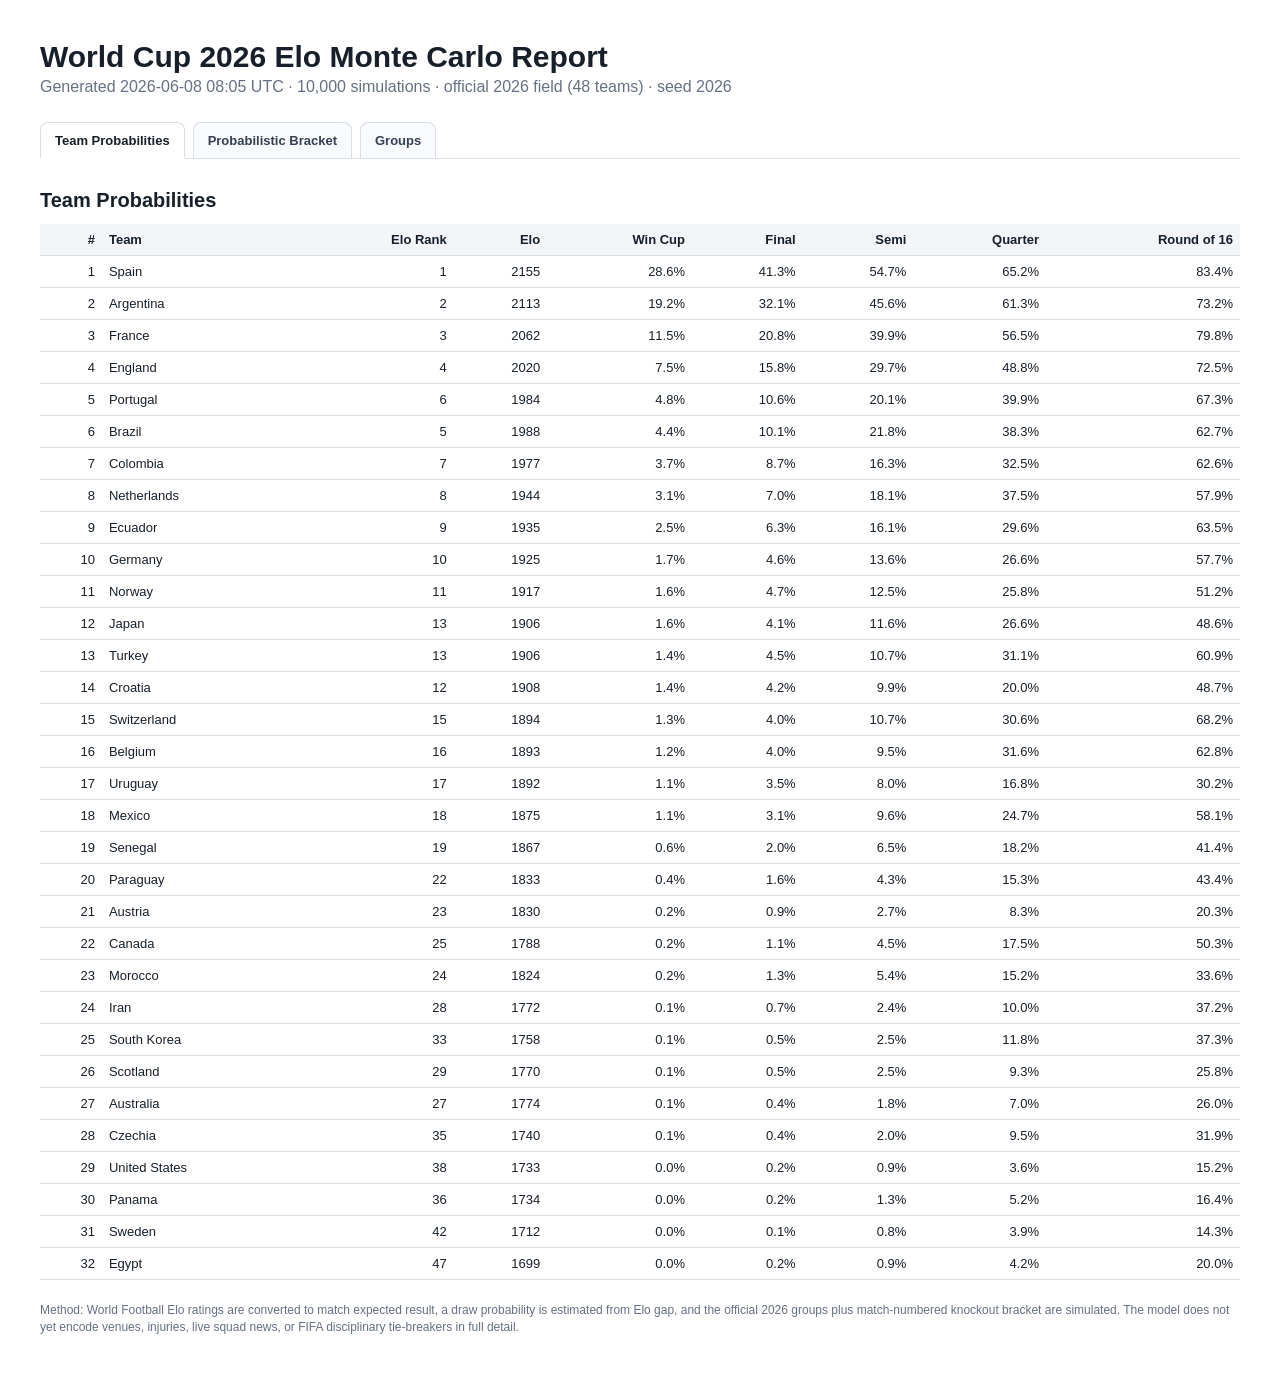
==== reports/monte_carlo_report.html @ 42edb9c4 "Backtest the prediction model against 2022 World Cup" ====
<!doctype html>
<html lang="en">
  <head>
    <meta charset="utf-8" />
    <title>World Cup 2026 Elo Monte Carlo Report</title>
    <style>
      body {
        margin: 40px;
        color: #17202a;
        font-family: Inter, Arial, sans-serif;
      }
      h1 {
        margin-bottom: 4px;
        font-size: 30px;
      }
      .meta {
        margin: 0 0 22px;
        color: #667085;
      }
      h2 {
        margin: 30px 0 12px;
        font-size: 20px;
      }
      h3 {
        margin: 0 0 8px;
        font-size: 14px;
      }
      h4 {
        margin: 12px 0 6px;
        color: #344054;
        font-size: 12px;
      }
      .tabs {
        display: flex;
        flex-wrap: wrap;
        gap: 8px;
        margin: 26px 0 18px;
        border-bottom: 1px solid #d9dee7;
      }
      .tab-button {
        appearance: none;
        border: 1px solid #d9dee7;
        border-bottom: 0;
        border-radius: 8px 8px 0 0;
        background: #f8fafc;
        color: #344054;
        cursor: pointer;
        font: inherit;
        font-size: 13px;
        font-weight: 700;
        padding: 10px 14px;
      }
      .tab-button[aria-selected="true"] {
        background: #fff;
        color: #17202a;
        box-shadow: 0 1px 0 #fff;
      }
      .tab-panel {
        display: none;
      }
      .tab-panel.active {
        display: block;
      }
      table {
        width: 100%;
        border-collapse: collapse;
        font-size: 13px;
      }
      th, td {
        padding: 8px 7px;
        border-bottom: 1px solid #d9dee7;
        text-align: right;
      }
      th:nth-child(2), td:nth-child(2) {
        text-align: left;
      }
      th {
        background: #f3f5f8;
      }
      .groups {
        display: grid;
        grid-template-columns: repeat(2, minmax(0, 1fr));
        gap: 14px;
        margin-bottom: 10px;
      }
      .group-card {
        border: 1px solid #d9dee7;
        border-radius: 8px;
        padding: 12px;
      }
      .group-card ol {
        margin: 0;
        padding-left: 20px;
        font-size: 13px;
        line-height: 1.6;
      }
      .group-matches {
        margin-top: 12px;
        font-size: 12px;
      }
      .group-matches th,
      .group-matches td {
        padding: 6px 5px;
      }
      .group-matches th,
      .group-matches td {
        text-align: left;
      }
      .group-matches th:nth-child(1),
      .group-matches td:nth-child(1) {
        white-space: nowrap;
        width: 108px;
      }
      .fixture-team {
        font-weight: 700;
      }
      .fixture-v {
        color: #667085;
        display: inline-block;
        margin: 0 6px;
      }
      .odds-chip {
        background: #f3f5f8;
        border: 1px solid #d9dee7;
        border-radius: 999px;
        display: inline-block;
        font-size: 11px;
        font-weight: 700;
        margin: 2px 4px 2px 0;
        padding: 3px 7px;
        white-space: nowrap;
      }
      .draw-pick {
        background: #fff7e6;
        border-color: #f4d29a;
        color: #8a5a00;
      }
      .bracket-grid {
        display: grid;
        gap: 22px;
      }
      .bracket-round th,
      .bracket-round td,
      .probability-bracket th,
      .probability-bracket td {
        text-align: left;
        vertical-align: top;
        line-height: 1.45;
      }
      .bracket-round th:nth-child(1),
      .bracket-round td:nth-child(1) {
        width: 54px;
      }
      .subtle {
        color: #667085;
        font-size: 12px;
      }
      .note {
        margin-top: 22px;
        color: #667085;
        font-size: 12px;
        line-height: 1.45;
      }
      @media print {
        body { margin: 20mm; }
        .tabs { display: none; }
        .tab-panel { display: block; page-break-inside: avoid; }
        .groups { grid-template-columns: repeat(2, minmax(0, 1fr)); }
      }
    </style>
  </head>
  <body>
    <h1>World Cup 2026 Elo Monte Carlo Report</h1>
    <p class="meta">Generated 2026-06-08 08:05 UTC · 10,000 simulations · official 2026 field (48 teams) · seed 2026</p>
    <nav class="tabs" role="tablist" aria-label="Report sections">
      <button class="tab-button" id="tab-probabilities" type="button" role="tab" aria-selected="true" aria-controls="panel-probabilities" data-tab="probabilities">Team Probabilities</button>
      <button class="tab-button" id="tab-bracket" type="button" role="tab" aria-selected="false" aria-controls="panel-bracket" data-tab="bracket">Probabilistic Bracket</button>
      <button class="tab-button" id="tab-groups" type="button" role="tab" aria-selected="false" aria-controls="panel-groups" data-tab="groups">Groups</button>
    </nav>
    <section class="tab-panel active" id="panel-probabilities" role="tabpanel" aria-labelledby="tab-probabilities">
      <h2>Team Probabilities</h2>
      <table>
        <thead>
          <tr>
            <th>#</th>
            <th>Team</th>
            <th>Elo Rank</th>
            <th>Elo</th>
            <th>Win Cup</th>
            <th>Final</th>
            <th>Semi</th>
            <th>Quarter</th>
            <th>Round of 16</th>
          </tr>
        </thead>
        <tbody>
          
        <tr>
          <td>1</td>
          <td>Spain</td>
          <td>1</td>
          <td>2155</td>
          <td>28.6%</td>
          <td>41.3%</td>
          <td>54.7%</td>
          <td>65.2%</td>
          <td>83.4%</td>
        </tr>
        

        <tr>
          <td>2</td>
          <td>Argentina</td>
          <td>2</td>
          <td>2113</td>
          <td>19.2%</td>
          <td>32.1%</td>
          <td>45.6%</td>
          <td>61.3%</td>
          <td>73.2%</td>
        </tr>
        

        <tr>
          <td>3</td>
          <td>France</td>
          <td>3</td>
          <td>2062</td>
          <td>11.5%</td>
          <td>20.8%</td>
          <td>39.9%</td>
          <td>56.5%</td>
          <td>79.8%</td>
        </tr>
        

        <tr>
          <td>4</td>
          <td>England</td>
          <td>4</td>
          <td>2020</td>
          <td>7.5%</td>
          <td>15.8%</td>
          <td>29.7%</td>
          <td>48.8%</td>
          <td>72.5%</td>
        </tr>
        

        <tr>
          <td>5</td>
          <td>Portugal</td>
          <td>6</td>
          <td>1984</td>
          <td>4.8%</td>
          <td>10.6%</td>
          <td>20.1%</td>
          <td>39.9%</td>
          <td>67.3%</td>
        </tr>
        

        <tr>
          <td>6</td>
          <td>Brazil</td>
          <td>5</td>
          <td>1988</td>
          <td>4.4%</td>
          <td>10.1%</td>
          <td>21.8%</td>
          <td>38.3%</td>
          <td>62.7%</td>
        </tr>
        

        <tr>
          <td>7</td>
          <td>Colombia</td>
          <td>7</td>
          <td>1977</td>
          <td>3.7%</td>
          <td>8.7%</td>
          <td>16.3%</td>
          <td>32.5%</td>
          <td>62.6%</td>
        </tr>
        

        <tr>
          <td>8</td>
          <td>Netherlands</td>
          <td>8</td>
          <td>1944</td>
          <td>3.1%</td>
          <td>7.0%</td>
          <td>18.1%</td>
          <td>37.5%</td>
          <td>57.9%</td>
        </tr>
        

        <tr>
          <td>9</td>
          <td>Ecuador</td>
          <td>9</td>
          <td>1935</td>
          <td>2.5%</td>
          <td>6.3%</td>
          <td>16.1%</td>
          <td>29.6%</td>
          <td>63.5%</td>
        </tr>
        

        <tr>
          <td>10</td>
          <td>Germany</td>
          <td>10</td>
          <td>1925</td>
          <td>1.7%</td>
          <td>4.6%</td>
          <td>13.6%</td>
          <td>26.6%</td>
          <td>57.7%</td>
        </tr>
        

        <tr>
          <td>11</td>
          <td>Norway</td>
          <td>11</td>
          <td>1917</td>
          <td>1.6%</td>
          <td>4.7%</td>
          <td>12.5%</td>
          <td>25.8%</td>
          <td>51.2%</td>
        </tr>
        

        <tr>
          <td>12</td>
          <td>Japan</td>
          <td>13</td>
          <td>1906</td>
          <td>1.6%</td>
          <td>4.1%</td>
          <td>11.6%</td>
          <td>26.6%</td>
          <td>48.6%</td>
        </tr>
        

        <tr>
          <td>13</td>
          <td>Turkey</td>
          <td>13</td>
          <td>1906</td>
          <td>1.4%</td>
          <td>4.5%</td>
          <td>10.7%</td>
          <td>31.1%</td>
          <td>60.9%</td>
        </tr>
        

        <tr>
          <td>14</td>
          <td>Croatia</td>
          <td>12</td>
          <td>1908</td>
          <td>1.4%</td>
          <td>4.2%</td>
          <td>9.9%</td>
          <td>20.0%</td>
          <td>48.7%</td>
        </tr>
        

        <tr>
          <td>15</td>
          <td>Switzerland</td>
          <td>15</td>
          <td>1894</td>
          <td>1.3%</td>
          <td>4.0%</td>
          <td>10.7%</td>
          <td>30.6%</td>
          <td>68.2%</td>
        </tr>
        

        <tr>
          <td>16</td>
          <td>Belgium</td>
          <td>16</td>
          <td>1893</td>
          <td>1.2%</td>
          <td>4.0%</td>
          <td>9.5%</td>
          <td>31.6%</td>
          <td>62.8%</td>
        </tr>
        

        <tr>
          <td>17</td>
          <td>Uruguay</td>
          <td>17</td>
          <td>1892</td>
          <td>1.1%</td>
          <td>3.5%</td>
          <td>8.0%</td>
          <td>16.8%</td>
          <td>30.2%</td>
        </tr>
        

        <tr>
          <td>18</td>
          <td>Mexico</td>
          <td>18</td>
          <td>1875</td>
          <td>1.1%</td>
          <td>3.1%</td>
          <td>9.6%</td>
          <td>24.7%</td>
          <td>58.1%</td>
        </tr>
        

        <tr>
          <td>19</td>
          <td>Senegal</td>
          <td>19</td>
          <td>1867</td>
          <td>0.6%</td>
          <td>2.0%</td>
          <td>6.5%</td>
          <td>18.2%</td>
          <td>41.4%</td>
        </tr>
        

        <tr>
          <td>20</td>
          <td>Paraguay</td>
          <td>22</td>
          <td>1833</td>
          <td>0.4%</td>
          <td>1.6%</td>
          <td>4.3%</td>
          <td>15.3%</td>
          <td>43.4%</td>
        </tr>
        

        <tr>
          <td>21</td>
          <td>Austria</td>
          <td>23</td>
          <td>1830</td>
          <td>0.2%</td>
          <td>0.9%</td>
          <td>2.7%</td>
          <td>8.3%</td>
          <td>20.3%</td>
        </tr>
        

        <tr>
          <td>22</td>
          <td>Canada</td>
          <td>25</td>
          <td>1788</td>
          <td>0.2%</td>
          <td>1.1%</td>
          <td>4.5%</td>
          <td>17.5%</td>
          <td>50.3%</td>
        </tr>
        

        <tr>
          <td>23</td>
          <td>Morocco</td>
          <td>24</td>
          <td>1824</td>
          <td>0.2%</td>
          <td>1.3%</td>
          <td>5.4%</td>
          <td>15.2%</td>
          <td>33.6%</td>
        </tr>
        

        <tr>
          <td>24</td>
          <td>Iran</td>
          <td>28</td>
          <td>1772</td>
          <td>0.1%</td>
          <td>0.7%</td>
          <td>2.4%</td>
          <td>10.0%</td>
          <td>37.2%</td>
        </tr>
        

        <tr>
          <td>25</td>
          <td>South Korea</td>
          <td>33</td>
          <td>1758</td>
          <td>0.1%</td>
          <td>0.5%</td>
          <td>2.5%</td>
          <td>11.8%</td>
          <td>37.3%</td>
        </tr>
        

        <tr>
          <td>26</td>
          <td>Scotland</td>
          <td>29</td>
          <td>1770</td>
          <td>0.1%</td>
          <td>0.5%</td>
          <td>2.5%</td>
          <td>9.3%</td>
          <td>25.8%</td>
        </tr>
        

        <tr>
          <td>27</td>
          <td>Australia</td>
          <td>27</td>
          <td>1774</td>
          <td>0.1%</td>
          <td>0.4%</td>
          <td>1.8%</td>
          <td>7.0%</td>
          <td>26.0%</td>
        </tr>
        

        <tr>
          <td>28</td>
          <td>Czechia</td>
          <td>35</td>
          <td>1740</td>
          <td>0.1%</td>
          <td>0.4%</td>
          <td>2.0%</td>
          <td>9.5%</td>
          <td>31.9%</td>
        </tr>
        

        <tr>
          <td>29</td>
          <td>United States</td>
          <td>38</td>
          <td>1733</td>
          <td>0.0%</td>
          <td>0.2%</td>
          <td>0.9%</td>
          <td>3.6%</td>
          <td>15.2%</td>
        </tr>
        

        <tr>
          <td>30</td>
          <td>Panama</td>
          <td>36</td>
          <td>1734</td>
          <td>0.0%</td>
          <td>0.2%</td>
          <td>1.3%</td>
          <td>5.2%</td>
          <td>16.4%</td>
        </tr>
        

        <tr>
          <td>31</td>
          <td>Sweden</td>
          <td>42</td>
          <td>1712</td>
          <td>0.0%</td>
          <td>0.1%</td>
          <td>0.8%</td>
          <td>3.9%</td>
          <td>14.3%</td>
        </tr>
        

        <tr>
          <td>32</td>
          <td>Egypt</td>
          <td>47</td>
          <td>1699</td>
          <td>0.0%</td>
          <td>0.2%</td>
          <td>0.9%</td>
          <td>4.2%</td>
          <td>20.0%</td>
        </tr>
        
        </tbody>
      </table>
    </section>
    <section class="tab-panel" id="panel-bracket" role="tabpanel" aria-labelledby="tab-bracket">
      <h2>Probabilistic Bracket</h2>
      <div class="bracket-grid probability-bracket">
        
            <section class="bracket-round">
              <h3>Round of 32</h3>
              <table>
                <thead>
                  <tr>
                    <th>Match</th>
                    <th>Sources</th>
                    <th>Likely Entrants</th>
                    <th>Top Matchup Odds</th>
                    <th>Likely Winner</th>
                  </tr>
                </thead>
                <tbody>
                  
                <tr>
                  <td>M73</td>
                  <td>Runner-up Group A<br /><span class="subtle">Runner-up Group B</span></td>
                  <td>Canada 59.6%<br />South Korea 42.8%<br />Czechia 30.7%<br />Switzerland 24.4%</td>
                  <td>Canada v South Korea 25.4% <span class="subtle">(Canada 55.1% / South Korea 44.9%)</span><br />Canada v Czechia 18.0% <span class="subtle">(Canada 55.8% / Czechia 44.2%)</span><br />Canada v Mexico 13.6% <span class="subtle">(Canada 37.0% / Mexico 63.0%)</span></td>
                  <td>Canada<br /><span class="subtle">wins match 31.4%; if appears 52.6%</span></td>
                </tr>
                
                <tr>
                  <td>M74</td>
                  <td>Winner Group E<br /><span class="subtle">Third place Group A/B/C/D/F</span></td>
                  <td>Ecuador 59.0%<br />Germany 37.2%<br />Australia 14.1%<br />Czechia 11.5%</td>
                  <td>Australia v Ecuador 8.4% <span class="subtle">(Australia 28.7% / Ecuador 71.3%)</span><br />Czechia v Ecuador 6.9% <span class="subtle">(Czechia 22.1% / Ecuador 77.9%)</span><br />Ecuador v Scotland 6.0% <span class="subtle">(Ecuador 70.1% / Scotland 29.9%)</span></td>
                  <td>Ecuador<br /><span class="subtle">wins match 42.7%; if appears 72.4%</span></td>
                </tr>
                
                <tr>
                  <td>M75</td>
                  <td>Winner Group F<br /><span class="subtle">Runner-up Group C</span></td>
                  <td>Netherlands 61.5%<br />Morocco 51.0%<br />Japan 32.6%<br />Scotland 27.7%</td>
                  <td>Morocco v Netherlands 30.9% <span class="subtle">(Morocco 32.6% / Netherlands 67.4%)</span><br />Netherlands v Scotland 17.2% <span class="subtle">(Netherlands 73.0% / Scotland 27.0%)</span><br />Japan v Morocco 16.9% <span class="subtle">(Japan 60.7% / Morocco 39.3%)</span></td>
                  <td>Netherlands<br /><span class="subtle">wins match 40.1%; if appears 65.2%</span></td>
                </tr>
                
                <tr>
                  <td>M76</td>
                  <td>Winner Group C<br /><span class="subtle">Runner-up Group F</span></td>
                  <td>Brazil 75.2%<br />Japan 50.8%<br />Netherlands 28.7%<br />Morocco 15.9%</td>
                  <td>Brazil v Japan 38.1% <span class="subtle">(Brazil 60.8% / Japan 39.2%)</span><br />Brazil v Netherlands 21.7% <span class="subtle">(Brazil 56.6% / Netherlands 43.4%)</span><br />Brazil v Sweden 11.6% <span class="subtle">(Brazil 83.2% / Sweden 16.8%)</span></td>
                  <td>Brazil<br /><span class="subtle">wins match 48.7%; if appears 64.7%</span></td>
                </tr>
                
                <tr>
                  <td>M77</td>
                  <td>Winner Group I<br /><span class="subtle">Third place Group C/D/F/G/H</span></td>
                  <td>France 73.0%<br />Norway 16.9%<br />Scotland 13.9%<br />Australia 11.3%</td>
                  <td>France v Scotland 10.2% <span class="subtle">(France 83.1% / Scotland 16.9%)</span><br />Egypt v France 8.3% <span class="subtle">(Egypt 9.5% / France 90.5%)</span><br />Australia v France 8.2% <span class="subtle">(Australia 17.1% / France 82.9%)</span></td>
                  <td>France<br /><span class="subtle">wins match 61.0%; if appears 83.5%</span></td>
                </tr>
                
                <tr>
                  <td>M78</td>
                  <td>Runner-up Group E<br /><span class="subtle">Runner-up Group I</span></td>
                  <td>Germany 52.3%<br />Norway 49.8%<br />Ecuador 32.4%<br />Senegal 27.7%</td>
                  <td>Germany v Norway 25.8% <span class="subtle">(Germany 51.8% / Norway 48.2%)</span><br />Ecuador v Norway 16.4% <span class="subtle">(Ecuador 51.4% / Norway 48.6%)</span><br />Germany v Senegal 14.6% <span class="subtle">(Germany 58.7% / Senegal 41.3%)</span></td>
                  <td>Norway<br /><span class="subtle">wins match 26.4%; if appears 53.0%</span></td>
                </tr>
                
                <tr>
                  <td>M79</td>
                  <td>Winner Group A<br /><span class="subtle">Third place Group C/E/F/H/I</span></td>
                  <td>Mexico 66.0%<br />Scotland 20.5%<br />South Korea 19.1%<br />Senegal 15.2%</td>
                  <td>Mexico v Scotland 13.3% <span class="subtle">(Mexico 64.0% / Scotland 36.0%)</span><br />Mexico v Senegal 10.3% <span class="subtle">(Mexico 53.8% / Senegal 46.2%)</span><br />Ivory Coast v Mexico 6.7% <span class="subtle">(Ivory Coast 26.7% / Mexico 73.3%)</span></td>
                  <td>Mexico<br /><span class="subtle">wins match 39.7%; if appears 60.2%</span></td>
                </tr>
                
                <tr>
                  <td>M80</td>
                  <td>Winner Group L<br /><span class="subtle">Third place Group E/H/I/J/K</span></td>
                  <td>England 73.4%<br />Uzbekistan 35.0%<br />Croatia 23.2%<br />DR Congo 16.4%</td>
                  <td>England v Uzbekistan 26.1% <span class="subtle">(England 84.7% / Uzbekistan 15.3%)</span><br />DR Congo v England 12.0% <span class="subtle">(DR Congo 11.7% / England 88.3%)</span><br />Croatia v Uzbekistan 7.8% <span class="subtle">(Croatia 76.7% / Uzbekistan 23.3%)</span></td>
                  <td>England<br /><span class="subtle">wins match 57.2%; if appears 78.0%</span></td>
                </tr>
                
                <tr>
                  <td>M81</td>
                  <td>Winner Group D<br /><span class="subtle">Third place Group B/E/F/I/J</span></td>
                  <td>Turkey 57.2%<br />Paraguay 23.9%<br />Bosnia and Herzegovina 20.7%<br />Australia 12.0%</td>
                  <td>Bosnia and Herzegovina v Turkey 11.7% <span class="subtle">(Bosnia and Herzegovina 14.0% / Turkey 86.0%)</span><br />Algeria v Turkey 6.1% <span class="subtle">(Algeria 28.2% / Turkey 71.8%)</span><br />Senegal v Turkey 5.4% <span class="subtle">(Senegal 45.5% / Turkey 54.5%)</span></td>
                  <td>Turkey<br /><span class="subtle">wins match 40.3%; if appears 70.4%</span></td>
                </tr>
                
                <tr>
                  <td>M82</td>
                  <td>Winner Group G<br /><span class="subtle">Third place Group A/E/H/I/J</span></td>
                  <td>Belgium 68.9%<br />Czechia 26.1%<br />Iran 20.9%<br />South Korea 17.1%</td>
                  <td>Belgium v Czechia 18.0% <span class="subtle">(Belgium 70.9% / Czechia 29.1%)</span><br />Belgium v South Korea 11.9% <span class="subtle">(Belgium 68.5% / South Korea 31.5%)</span><br />Czechia v Iran 5.4% <span class="subtle">(Czechia 46.5% / Iran 53.5%)</span></td>
                  <td>Belgium<br /><span class="subtle">wins match 46.8%; if appears 67.9%</span></td>
                </tr>
                
                <tr>
                  <td>M83</td>
                  <td>Runner-up Group K<br /><span class="subtle">Runner-up Group L</span></td>
                  <td>Croatia 59.9%<br />Colombia 49.9%<br />Portugal 34.2%<br />England 22.0%</td>
                  <td>Colombia v Croatia 29.7% <span class="subtle">(Colombia 59.8% / Croatia 40.2%)</span><br />Croatia v Portugal 20.9% <span class="subtle">(Croatia 40.6% / Portugal 59.4%)</span><br />Colombia v England 11.2% <span class="subtle">(Colombia 43.8% / England 56.2%)</span></td>
                  <td>Colombia<br /><span class="subtle">wins match 30.0%; if appears 60.0%</span></td>
                </tr>
                
                <tr>
                  <td>M84</td>
                  <td>Winner Group H<br /><span class="subtle">Runner-up Group J</span></td>
                  <td>Spain 89.6%<br />Austria 54.1%<br />Algeria 24.9%<br />Jordan 11.9%</td>
                  <td>Austria v Spain 48.7% <span class="subtle">(Austria 13.4% / Spain 86.6%)</span><br />Algeria v Spain 22.1% <span class="subtle">(Algeria 8.4% / Spain 91.6%)</span><br />Jordan v Spain 10.6% <span class="subtle">(Jordan 6.5% / Spain 93.5%)</span></td>
                  <td>Spain<br /><span class="subtle">wins match 77.3%; if appears 86.3%</span></td>
                </tr>
                
                <tr>
                  <td>M85</td>
                  <td>Winner Group B<br /><span class="subtle">Third place Group E/F/G/I/J</span></td>
                  <td>Switzerland 71.0%<br />Canada 25.6%<br />Egypt 22.2%<br />Iran 11.4%</td>
                  <td>Egypt v Switzerland 16.0% <span class="subtle">(Egypt 26.4% / Switzerland 73.6%)</span><br />Iran v Switzerland 7.9% <span class="subtle">(Iran 33.5% / Switzerland 66.5%)</span><br />Sweden v Switzerland 7.1% <span class="subtle">(Sweden 26.1% / Switzerland 73.9%)</span></td>
                  <td>Switzerland<br /><span class="subtle">wins match 49.9%; if appears 70.3%</span></td>
                </tr>
                
                <tr>
                  <td>M86</td>
                  <td>Winner Group J<br /><span class="subtle">Runner-up Group H</span></td>
                  <td>Argentina 89.3%<br />Uruguay 80.4%<br />Spain 10.2%<br />Austria 7.8%</td>
                  <td>Argentina v Uruguay 71.8% <span class="subtle">(Argentina 78.1% / Uruguay 21.9%)</span><br />Argentina v Spain 9.1% <span class="subtle">(Argentina 45.2% / Spain 54.8%)</span><br />Austria v Uruguay 6.3% <span class="subtle">(Austria 39.8% / Uruguay 60.2%)</span></td>
                  <td>Argentina<br /><span class="subtle">wins match 68.3%; if appears 76.5%</span></td>
                </tr>
                
                <tr>
                  <td>M87</td>
                  <td>Winner Group K<br /><span class="subtle">Third place Group D/E/I/J/L</span></td>
                  <td>Portugal 57.4%<br />Panama 51.7%<br />Colombia 39.0%<br />Croatia 13.1%</td>
                  <td>Panama v Portugal 29.8% <span class="subtle">(Panama 18.7% / Portugal 81.3%)</span><br />Colombia v Panama 20.2% <span class="subtle">(Colombia 79.1% / Panama 20.9%)</span><br />Croatia v Portugal 7.7% <span class="subtle">(Croatia 37.6% / Portugal 62.4%)</span></td>
                  <td>Portugal<br /><span class="subtle">wins match 43.6%; if appears 75.9%</span></td>
                </tr>
                
                <tr>
                  <td>M88</td>
                  <td>Runner-up Group D<br /><span class="subtle">Runner-up Group G</span></td>
                  <td>Iran 47.9%<br />Paraguay 39.3%<br />Egypt 23.9%<br />Turkey 23.5%</td>
                  <td>Iran v Paraguay 18.6% <span class="subtle">(Iran 41.2% / Paraguay 58.8%)</span><br />Iran v Turkey 11.3% <span class="subtle">(Iran 30.3% / Turkey 69.7%)</span><br />Australia v Iran 11.0% <span class="subtle">(Australia 51.5% / Iran 48.5%)</span></td>
                  <td>Paraguay<br /><span class="subtle">wins match 22.9%; if appears 58.3%</span></td>
                </tr>
                
                </tbody>
              </table>
            </section>
            

            <section class="bracket-round">
              <h3>Round of 16</h3>
              <table>
                <thead>
                  <tr>
                    <th>Match</th>
                    <th>Sources</th>
                    <th>Likely Entrants</th>
                    <th>Top Matchup Odds</th>
                    <th>Likely Winner</th>
                  </tr>
                </thead>
                <tbody>
                  
                <tr>
                  <td>M89</td>
                  <td>W74<br /><span class="subtle">W77</span></td>
                  <td>France 61.0%<br />Ecuador 42.7%<br />Germany 26.5%<br />Norway 11.9%</td>
                  <td>Ecuador v France 26.1% <span class="subtle">(Ecuador 32.7% / France 67.3%)</span><br />France v Germany 16.4% <span class="subtle">(France 67.6% / Germany 32.4%)</span><br />Ecuador v Norway 5.0% <span class="subtle">(Ecuador 51.5% / Norway 48.5%)</span></td>
                  <td>France<br /><span class="subtle">wins match 43.7%; if appears 71.7%</span></td>
                </tr>
                
                <tr>
                  <td>M90</td>
                  <td>W73<br /><span class="subtle">W75</span></td>
                  <td>Netherlands 40.1%<br />Canada 31.4%<br />South Korea 20.0%<br />Japan 19.6%</td>
                  <td>Canada v Netherlands 12.7% <span class="subtle">(Canada 27.6% / Netherlands 72.4%)</span><br />Netherlands v South Korea 7.6% <span class="subtle">(Netherlands 73.5% / South Korea 26.5%)</span><br />Netherlands v Switzerland 6.9% <span class="subtle">(Netherlands 60.6% / Switzerland 39.4%)</span></td>
                  <td>Netherlands<br /><span class="subtle">wins match 28.1%; if appears 70.2%</span></td>
                </tr>
                
                <tr>
                  <td>M91</td>
                  <td>W76<br /><span class="subtle">W78</span></td>
                  <td>Brazil 48.7%<br />Norway 26.4%<br />Germany 26.1%<br />Japan 23.5%</td>
                  <td>Brazil v Germany 12.9% <span class="subtle">(Brazil 58.2% / Germany 41.8%)</span><br />Brazil v Norway 12.8% <span class="subtle">(Brazil 61.2% / Norway 38.8%)</span><br />Brazil v Ecuador 8.0% <span class="subtle">(Brazil 57.8% / Ecuador 42.2%)</span></td>
                  <td>Brazil<br /><span class="subtle">wins match 28.2%; if appears 58.1%</span></td>
                </tr>
                
                <tr>
                  <td>M92</td>
                  <td>W79<br /><span class="subtle">W80</span></td>
                  <td>England 57.2%<br />Mexico 39.7%<br />Croatia 15.7%<br />Senegal 10.6%</td>
                  <td>England v Mexico 22.7% <span class="subtle">(England 70.0% / Mexico 30.0%)</span><br />Croatia v Mexico 6.1% <span class="subtle">(Croatia 54.0% / Mexico 46.0%)</span><br />England v South Korea 5.1% <span class="subtle">(England 84.1% / South Korea 15.9%)</span></td>
                  <td>England<br /><span class="subtle">wins match 42.2%; if appears 73.7%</span></td>
                </tr>
                
                <tr>
                  <td>M93</td>
                  <td>W83<br /><span class="subtle">W84</span></td>
                  <td>Spain 77.3%<br />Colombia 30.0%<br />Croatia 27.6%<br />Portugal 20.9%</td>
                  <td>Colombia v Spain 23.2% <span class="subtle">(Colombia 24.6% / Spain 75.4%)</span><br />Croatia v Spain 21.5% <span class="subtle">(Croatia 17.8% / Spain 82.2%)</span><br />Portugal v Spain 16.0% <span class="subtle">(Portugal 28.8% / Spain 71.2%)</span></td>
                  <td>Spain<br /><span class="subtle">wins match 59.9%; if appears 77.4%</span></td>
                </tr>
                
                <tr>
                  <td>M94</td>
                  <td>W81<br /><span class="subtle">W82</span></td>
                  <td>Belgium 46.8%<br />Turkey 40.3%<br />Paraguay 14.7%<br />Iran 11.1%</td>
                  <td>Belgium v Turkey 19.3% <span class="subtle">(Belgium 49.5% / Turkey 50.5%)</span><br />Belgium v Paraguay 7.0% <span class="subtle">(Belgium 56.0% / Paraguay 44.0%)</span><br />Iran v Turkey 4.3% <span class="subtle">(Iran 30.8% / Turkey 69.2%)</span></td>
                  <td>Belgium<br /><span class="subtle">wins match 26.3%; if appears 56.2%</span></td>
                </tr>
                
                <tr>
                  <td>M95</td>
                  <td>W86<br /><span class="subtle">W88</span></td>
                  <td>Argentina 68.3%<br />Paraguay 22.9%<br />Uruguay 21.2%<br />Iran 20.2%</td>
                  <td>Argentina v Paraguay 15.2% <span class="subtle">(Argentina 82.4% / Paraguay 17.6%)</span><br />Argentina v Iran 14.0% <span class="subtle">(Argentina 88.1% / Iran 11.9%)</span><br />Argentina v Turkey 11.2% <span class="subtle">(Argentina 76.6% / Turkey 23.4%)</span></td>
                  <td>Argentina<br /><span class="subtle">wins match 57.7%; if appears 84.4%</span></td>
                </tr>
                
                <tr>
                  <td>M96</td>
                  <td>W85<br /><span class="subtle">W87</span></td>
                  <td>Switzerland 49.9%<br />Portugal 43.6%<br />Colombia 28.8%<br />Canada 15.0%</td>
                  <td>Portugal v Switzerland 21.9% <span class="subtle">(Portugal 62.6% / Switzerland 37.4%)</span><br />Colombia v Switzerland 14.6% <span class="subtle">(Colombia 62.8% / Switzerland 37.2%)</span><br />Canada v Portugal 6.2% <span class="subtle">(Canada 29.3% / Portugal 70.7%)</span></td>
                  <td>Portugal<br /><span class="subtle">wins match 30.4%; if appears 69.7%</span></td>
                </tr>
                
                </tbody>
              </table>
            </section>
            

            <section class="bracket-round">
              <h3>Quarter-finals</h3>
              <table>
                <thead>
                  <tr>
                    <th>Match</th>
                    <th>Sources</th>
                    <th>Likely Entrants</th>
                    <th>Top Matchup Odds</th>
                    <th>Likely Winner</th>
                  </tr>
                </thead>
                <tbody>
                  
                <tr>
                  <td>M97</td>
                  <td>W89<br /><span class="subtle">W90</span></td>
                  <td>France 43.7%<br />Netherlands 28.8%<br />Ecuador 18.8%<br />Japan 13.4%</td>
                  <td>France v Netherlands 12.3% <span class="subtle">(France 63.2% / Netherlands 36.8%)</span><br />France v Japan 5.4% <span class="subtle">(France 68.2% / Japan 31.8%)</span><br />Ecuador v Netherlands 5.4% <span class="subtle">(Ecuador 50.1% / Netherlands 49.9%)</span></td>
                  <td>France<br /><span class="subtle">wins match 31.5%; if appears 72.0%</span></td>
                </tr>
                
                <tr>
                  <td>M98</td>
                  <td>W93<br /><span class="subtle">W94</span></td>
                  <td>Spain 59.9%<br />Belgium 26.3%<br />Turkey 24.0%<br />Colombia 10.0%</td>
                  <td>Belgium v Spain 15.6% <span class="subtle">(Belgium 17.5% / Spain 82.5%)</span><br />Spain v Turkey 14.1% <span class="subtle">(Spain 81.4% / Turkey 18.6%)</span><br />Paraguay v Spain 4.8% <span class="subtle">(Paraguay 10.8% / Spain 89.2%)</span></td>
                  <td>Spain<br /><span class="subtle">wins match 50.6%; if appears 84.5%</span></td>
                </tr>
                
                <tr>
                  <td>M99</td>
                  <td>W91<br /><span class="subtle">W92</span></td>
                  <td>England 42.2%<br />Brazil 29.2%<br />Mexico 15.8%<br />Norway 15.4%</td>
                  <td>Brazil v England 11.8% <span class="subtle">(Brazil 45.8% / England 54.2%)</span><br />England v Germany 5.3% <span class="subtle">(England 63.3% / Germany 36.7%)</span><br />England v Norway 5.2% <span class="subtle">(England 63.4% / Norway 36.6%)</span></td>
                  <td>England<br /><span class="subtle">wins match 25.5%; if appears 60.5%</span></td>
                </tr>
                
                <tr>
                  <td>M100</td>
                  <td>W95<br /><span class="subtle">W96</span></td>
                  <td>Argentina 57.8%<br />Portugal 30.4%<br />Switzerland 21.7%<br />Colombia 19.9%</td>
                  <td>Argentina v Portugal 17.4% <span class="subtle">(Argentina 67.5% / Portugal 32.5%)</span><br />Argentina v Switzerland 12.8% <span class="subtle">(Argentina 79.1% / Switzerland 20.9%)</span><br />Argentina v Colombia 11.6% <span class="subtle">(Argentina 68.8% / Colombia 31.2%)</span></td>
                  <td>Argentina<br /><span class="subtle">wins match 43.0%; if appears 74.3%</span></td>
                </tr>
                
                </tbody>
              </table>
            </section>
            

            <section class="bracket-round">
              <h3>Semi-finals</h3>
              <table>
                <thead>
                  <tr>
                    <th>Match</th>
                    <th>Sources</th>
                    <th>Likely Entrants</th>
                    <th>Top Matchup Odds</th>
                    <th>Likely Winner</th>
                  </tr>
                </thead>
                <tbody>
                  
                <tr>
                  <td>M101</td>
                  <td>W97<br /><span class="subtle">W98</span></td>
                  <td>Spain 50.6%<br />France 32.0%<br />Netherlands 14.0%<br />Ecuador 11.3%</td>
                  <td>France v Spain 15.9% <span class="subtle">(France 36.8% / Spain 63.2%)</span><br />Netherlands v Spain 6.9% <span class="subtle">(Netherlands 22.2% / Spain 77.8%)</span><br />Ecuador v Spain 5.3% <span class="subtle">(Ecuador 21.2% / Spain 78.8%)</span></td>
                  <td>Spain<br /><span class="subtle">wins match 38.1%; if appears 75.3%</span></td>
                </tr>
                
                <tr>
                  <td>M102</td>
                  <td>W99<br /><span class="subtle">W100</span></td>
                  <td>Argentina 43.0%<br />England 26.4%<br />Brazil 16.7%<br />Portugal 14.7%</td>
                  <td>Argentina v England 10.7% <span class="subtle">(Argentina 61.2% / England 38.8%)</span><br />Argentina v Brazil 7.0% <span class="subtle">(Argentina 66.4% / Brazil 33.6%)</span><br />England v Portugal 3.4% <span class="subtle">(England 56.7% / Portugal 43.3%)</span></td>
                  <td>Argentina<br /><span class="subtle">wins match 30.2%; if appears 70.2%</span></td>
                </tr>
                
                </tbody>
              </table>
            </section>
            

            <section class="bracket-round">
              <h3>Final</h3>
              <table>
                <thead>
                  <tr>
                    <th>Match</th>
                    <th>Sources</th>
                    <th>Likely Entrants</th>
                    <th>Top Matchup Odds</th>
                    <th>Likely Winner</th>
                  </tr>
                </thead>
                <tbody>
                  
                <tr>
                  <td>M104</td>
                  <td>W101<br /><span class="subtle">W102</span></td>
                  <td>Spain 41.3%<br />Argentina 32.1%<br />France 20.8%<br />England 15.8%</td>
                  <td>Argentina v Spain 12.5% <span class="subtle">(Argentina 44.3% / Spain 55.7%)</span><br />Argentina v France 5.3% <span class="subtle">(Argentina 58.0% / France 42.0%)</span><br />England v Spain 5.2% <span class="subtle">(England 31.8% / Spain 68.2%)</span></td>
                  <td>Spain<br /><span class="subtle">wins match 28.6%; if appears 69.3%</span></td>
                </tr>
                
                </tbody>
              </table>
            </section>
            
      </div>
    </section>
    <section class="tab-panel" id="panel-groups" role="tabpanel" aria-labelledby="tab-groups">
      <h2>Groups</h2>
      <div class="groups">
        
        <section class="group-card">
          <h3>Group A</h3>
          <ol>
            <li>Mexico</li><li>South Africa</li><li>South Korea</li><li>Czechia</li>
          </ol>
          <h4>Group Game Probabilities</h4>
          <table class="group-matches">
            <thead>
              <tr>
                <th>Date</th>
                <th>Fixture</th>
                <th>Simulated Result Odds</th>
              </tr>
            </thead>
            <tbody>
              
            <tr>
              <td>June 11, 2026</td>
              <td>
                <span class="fixture-team">Mexico</span>
                <span class="fixture-v">v</span>
                <span class="fixture-team">South Africa</span>
              </td>
              <td>
                <span class="odds-chip">Mexico 80.6%</span>
                <span class="odds-chip draw-pick">Draw 16.0%</span>
                <span class="odds-chip">South Africa 3.4%</span>
              </td>
            </tr>
            
            <tr>
              <td>June 11, 2026</td>
              <td>
                <span class="fixture-team">South Korea</span>
                <span class="fixture-v">v</span>
                <span class="fixture-team">Czechia</span>
              </td>
              <td>
                <span class="odds-chip">South Korea 38.3%</span>
                <span class="odds-chip draw-pick">Draw 28.5%</span>
                <span class="odds-chip">Czechia 33.2%</span>
              </td>
            </tr>
            
            <tr>
              <td>June 18, 2026</td>
              <td>
                <span class="fixture-team">Czechia</span>
                <span class="fixture-v">v</span>
                <span class="fixture-team">South Africa</span>
              </td>
              <td>
                <span class="odds-chip">Czechia 70.2%</span>
                <span class="odds-chip draw-pick">Draw 16.0%</span>
                <span class="odds-chip">South Africa 13.8%</span>
              </td>
            </tr>
            
            <tr>
              <td>June 18, 2026</td>
              <td>
                <span class="fixture-team">Mexico</span>
                <span class="fixture-v">v</span>
                <span class="fixture-team">South Korea</span>
              </td>
              <td>
                <span class="odds-chip">Mexico 56.1%</span>
                <span class="odds-chip draw-pick">Draw 20.2%</span>
                <span class="odds-chip">South Korea 23.6%</span>
              </td>
            </tr>
            
            <tr>
              <td>June 24, 2026</td>
              <td>
                <span class="fixture-team">Czechia</span>
                <span class="fixture-v">v</span>
                <span class="fixture-team">Mexico</span>
              </td>
              <td>
                <span class="odds-chip">Czechia 22.1%</span>
                <span class="odds-chip draw-pick">Draw 18.8%</span>
                <span class="odds-chip">Mexico 59.1%</span>
              </td>
            </tr>
            
            <tr>
              <td>June 24, 2026</td>
              <td>
                <span class="fixture-team">South Africa</span>
                <span class="fixture-v">v</span>
                <span class="fixture-team">South Korea</span>
              </td>
              <td>
                <span class="odds-chip">South Africa 12.1%</span>
                <span class="odds-chip draw-pick">Draw 16.0%</span>
                <span class="odds-chip">South Korea 71.9%</span>
              </td>
            </tr>
            
            </tbody>
          </table>
        </section>
        

        <section class="group-card">
          <h3>Group B</h3>
          <ol>
            <li>Canada</li><li>Switzerland</li><li>Qatar</li><li>Bosnia and Herzegovina</li>
          </ol>
          <h4>Group Game Probabilities</h4>
          <table class="group-matches">
            <thead>
              <tr>
                <th>Date</th>
                <th>Fixture</th>
                <th>Simulated Result Odds</th>
              </tr>
            </thead>
            <tbody>
              
            <tr>
              <td>June 12, 2026</td>
              <td>
                <span class="fixture-team">Canada</span>
                <span class="fixture-v">v</span>
                <span class="fixture-team">Bosnia and Herzegovina</span>
              </td>
              <td>
                <span class="odds-chip">Canada 67.7%</span>
                <span class="odds-chip draw-pick">Draw 16.0%</span>
                <span class="odds-chip">Bosnia and Herzegovina 16.3%</span>
              </td>
            </tr>
            
            <tr>
              <td>June 13, 2026</td>
              <td>
                <span class="fixture-team">Qatar</span>
                <span class="fixture-v">v</span>
                <span class="fixture-team">Switzerland</span>
              </td>
              <td>
                <span class="odds-chip">Qatar 0.0%</span>
                <span class="odds-chip draw-pick">Draw 12.5%</span>
                <span class="odds-chip">Switzerland 87.5%</span>
              </td>
            </tr>
            
            <tr>
              <td>June 18, 2026</td>
              <td>
                <span class="fixture-team">Switzerland</span>
                <span class="fixture-v">v</span>
                <span class="fixture-team">Bosnia and Herzegovina</span>
              </td>
              <td>
                <span class="odds-chip">Switzerland 77.1%</span>
                <span class="odds-chip draw-pick">Draw 16.0%</span>
                <span class="odds-chip">Bosnia and Herzegovina 6.9%</span>
              </td>
            </tr>
            
            <tr>
              <td>June 18, 2026</td>
              <td>
                <span class="fixture-team">Canada</span>
                <span class="fixture-v">v</span>
                <span class="fixture-team">Qatar</span>
              </td>
              <td>
                <span class="odds-chip">Canada 81.1%</span>
                <span class="odds-chip draw-pick">Draw 16.0%</span>
                <span class="odds-chip">Qatar 2.9%</span>
              </td>
            </tr>
            
            <tr>
              <td>June 24, 2026</td>
              <td>
                <span class="fixture-team">Switzerland</span>
                <span class="fixture-v">v</span>
                <span class="fixture-team">Canada</span>
              </td>
              <td>
                <span class="odds-chip">Switzerland 54.2%</span>
                <span class="odds-chip draw-pick">Draw 21.2%</span>
                <span class="odds-chip">Canada 24.6%</span>
              </td>
            </tr>
            
            <tr>
              <td>June 24, 2026</td>
              <td>
                <span class="fixture-team">Bosnia and Herzegovina</span>
                <span class="fixture-v">v</span>
                <span class="fixture-team">Qatar</span>
              </td>
              <td>
                <span class="odds-chip">Bosnia and Herzegovina 64.5%</span>
                <span class="odds-chip draw-pick">Draw 16.0%</span>
                <span class="odds-chip">Qatar 19.5%</span>
              </td>
            </tr>
            
            </tbody>
          </table>
        </section>
        

        <section class="group-card">
          <h3>Group C</h3>
          <ol>
            <li>Brazil</li><li>Morocco</li><li>Haiti</li><li>Scotland</li>
          </ol>
          <h4>Group Game Probabilities</h4>
          <table class="group-matches">
            <thead>
              <tr>
                <th>Date</th>
                <th>Fixture</th>
                <th>Simulated Result Odds</th>
              </tr>
            </thead>
            <tbody>
              
            <tr>
              <td>June 13, 2026</td>
              <td>
                <span class="fixture-team">Brazil</span>
                <span class="fixture-v">v</span>
                <span class="fixture-team">Morocco</span>
              </td>
              <td>
                <span class="odds-chip">Brazil 63.8%</span>
                <span class="odds-chip draw-pick">Draw 16.3%</span>
                <span class="odds-chip">Morocco 19.8%</span>
              </td>
            </tr>
            
            <tr>
              <td>June 13, 2026</td>
              <td>
                <span class="fixture-team">Haiti</span>
                <span class="fixture-v">v</span>
                <span class="fixture-team">Scotland</span>
              </td>
              <td>
                <span class="odds-chip">Haiti 13.8%</span>
                <span class="odds-chip draw-pick">Draw 16.0%</span>
                <span class="odds-chip">Scotland 70.2%</span>
              </td>
            </tr>
            
            <tr>
              <td>June 19, 2026</td>
              <td>
                <span class="fixture-team">Scotland</span>
                <span class="fixture-v">v</span>
                <span class="fixture-team">Morocco</span>
              </td>
              <td>
                <span class="odds-chip">Scotland 29.5%</span>
                <span class="odds-chip draw-pick">Draw 25.5%</span>
                <span class="odds-chip">Morocco 45.0%</span>
              </td>
            </tr>
            
            <tr>
              <td>June 19, 2026</td>
              <td>
                <span class="fixture-team">Brazil</span>
                <span class="fixture-v">v</span>
                <span class="fixture-team">Haiti</span>
              </td>
              <td>
                <span class="odds-chip">Brazil 85.3%</span>
                <span class="odds-chip draw-pick">Draw 14.7%</span>
                <span class="odds-chip">Haiti 0.0%</span>
              </td>
            </tr>
            
            <tr>
              <td>June 24, 2026</td>
              <td>
                <span class="fixture-team">Scotland</span>
                <span class="fixture-v">v</span>
                <span class="fixture-team">Brazil</span>
              </td>
              <td>
                <span class="odds-chip">Scotland 14.2%</span>
                <span class="odds-chip draw-pick">Draw 16.0%</span>
                <span class="odds-chip">Brazil 69.8%</span>
              </td>
            </tr>
            
            <tr>
              <td>June 24, 2026</td>
              <td>
                <span class="fixture-team">Morocco</span>
                <span class="fixture-v">v</span>
                <span class="fixture-team">Haiti</span>
              </td>
              <td>
                <span class="odds-chip">Morocco 75.0%</span>
                <span class="odds-chip draw-pick">Draw 16.0%</span>
                <span class="odds-chip">Haiti 9.0%</span>
              </td>
            </tr>
            
            </tbody>
          </table>
        </section>
        

        <section class="group-card">
          <h3>Group D</h3>
          <ol>
            <li>United States</li><li>Paraguay</li><li>Australia</li><li>Turkey</li>
          </ol>
          <h4>Group Game Probabilities</h4>
          <table class="group-matches">
            <thead>
              <tr>
                <th>Date</th>
                <th>Fixture</th>
                <th>Simulated Result Odds</th>
              </tr>
            </thead>
            <tbody>
              
            <tr>
              <td>June 12, 2026</td>
              <td>
                <span class="fixture-team">United States</span>
                <span class="fixture-v">v</span>
                <span class="fixture-team">Paraguay</span>
              </td>
              <td>
                <span class="odds-chip">United States 25.2%</span>
                <span class="odds-chip draw-pick">Draw 21.7%</span>
                <span class="odds-chip">Paraguay 53.2%</span>
              </td>
            </tr>
            
            <tr>
              <td>June 13, 2026</td>
              <td>
                <span class="fixture-team">Australia</span>
                <span class="fixture-v">v</span>
                <span class="fixture-team">Turkey</span>
              </td>
              <td>
                <span class="odds-chip">Australia 22.4%</span>
                <span class="odds-chip draw-pick">Draw 19.0%</span>
                <span class="odds-chip">Turkey 58.6%</span>
              </td>
            </tr>
            
            <tr>
              <td>June 19, 2026</td>
              <td>
                <span class="fixture-team">Turkey</span>
                <span class="fixture-v">v</span>
                <span class="fixture-team">Paraguay</span>
              </td>
              <td>
                <span class="odds-chip">Turkey 48.4%</span>
                <span class="odds-chip draw-pick">Draw 23.9%</span>
                <span class="odds-chip">Paraguay 27.7%</span>
              </td>
            </tr>
            
            <tr>
              <td>June 19, 2026</td>
              <td>
                <span class="fixture-team">United States</span>
                <span class="fixture-v">v</span>
                <span class="fixture-team">Australia</span>
              </td>
              <td>
                <span class="odds-chip">United States 30.8%</span>
                <span class="odds-chip draw-pick">Draw 26.6%</span>
                <span class="odds-chip">Australia 42.6%</span>
              </td>
            </tr>
            
            <tr>
              <td>June 25, 2026</td>
              <td>
                <span class="fixture-team">Turkey</span>
                <span class="fixture-v">v</span>
                <span class="fixture-team">United States</span>
              </td>
              <td>
                <span class="odds-chip">Turkey 65.0%</span>
                <span class="odds-chip draw-pick">Draw 16.0%</span>
                <span class="odds-chip">United States 19.0%</span>
              </td>
            </tr>
            
            <tr>
              <td>June 25, 2026</td>
              <td>
                <span class="fixture-team">Paraguay</span>
                <span class="fixture-v">v</span>
                <span class="fixture-team">Australia</span>
              </td>
              <td>
                <span class="odds-chip">Paraguay 45.9%</span>
                <span class="odds-chip draw-pick">Draw 25.1%</span>
                <span class="odds-chip">Australia 29.0%</span>
              </td>
            </tr>
            
            </tbody>
          </table>
        </section>
        

        <section class="group-card">
          <h3>Group E</h3>
          <ol>
            <li>Germany</li><li>Ecuador</li><li>Curaçao</li><li>Ivory Coast</li>
          </ol>
          <h4>Group Game Probabilities</h4>
          <table class="group-matches">
            <thead>
              <tr>
                <th>Date</th>
                <th>Fixture</th>
                <th>Simulated Result Odds</th>
              </tr>
            </thead>
            <tbody>
              
            <tr>
              <td>June 14, 2026</td>
              <td>
                <span class="fixture-team">Ivory Coast</span>
                <span class="fixture-v">v</span>
                <span class="fixture-team">Ecuador</span>
              </td>
              <td>
                <span class="odds-chip">Ivory Coast 12.1%</span>
                <span class="odds-chip draw-pick">Draw 16.0%</span>
                <span class="odds-chip">Ecuador 71.9%</span>
              </td>
            </tr>
            
            <tr>
              <td>June 14, 2026</td>
              <td>
                <span class="fixture-team">Germany</span>
                <span class="fixture-v">v</span>
                <span class="fixture-team">Curaçao</span>
              </td>
              <td>
                <span class="odds-chip">Germany 88.9%</span>
                <span class="odds-chip draw-pick">Draw 11.1%</span>
                <span class="odds-chip">Curaçao 0.0%</span>
              </td>
            </tr>
            
            <tr>
              <td>June 20, 2026</td>
              <td>
                <span class="fixture-team">Germany</span>
                <span class="fixture-v">v</span>
                <span class="fixture-team">Ivory Coast</span>
              </td>
              <td>
                <span class="odds-chip">Germany 71.0%</span>
                <span class="odds-chip draw-pick">Draw 16.0%</span>
                <span class="odds-chip">Ivory Coast 13.0%</span>
              </td>
            </tr>
            
            <tr>
              <td>June 20, 2026</td>
              <td>
                <span class="fixture-team">Ecuador</span>
                <span class="fixture-v">v</span>
                <span class="fixture-team">Curaçao</span>
              </td>
              <td>
                <span class="odds-chip">Ecuador 89.5%</span>
                <span class="odds-chip draw-pick">Draw 10.5%</span>
                <span class="odds-chip">Curaçao 0.0%</span>
              </td>
            </tr>
            
            <tr>
              <td>June 25, 2026</td>
              <td>
                <span class="fixture-team">Curaçao</span>
                <span class="fixture-v">v</span>
                <span class="fixture-team">Ivory Coast</span>
              </td>
              <td>
                <span class="odds-chip">Curaçao 10.1%</span>
                <span class="odds-chip draw-pick">Draw 16.0%</span>
                <span class="odds-chip">Ivory Coast 73.9%</span>
              </td>
            </tr>
            
            <tr>
              <td>June 25, 2026</td>
              <td>
                <span class="fixture-team">Ecuador</span>
                <span class="fixture-v">v</span>
                <span class="fixture-team">Germany</span>
              </td>
              <td>
                <span class="odds-chip">Ecuador 36.9%</span>
                <span class="odds-chip draw-pick">Draw 29.2%</span>
                <span class="odds-chip">Germany 34.0%</span>
              </td>
            </tr>
            
            </tbody>
          </table>
        </section>
        

        <section class="group-card">
          <h3>Group F</h3>
          <ol>
            <li>Netherlands</li><li>Japan</li><li>Tunisia</li><li>Sweden</li>
          </ol>
          <h4>Group Game Probabilities</h4>
          <table class="group-matches">
            <thead>
              <tr>
                <th>Date</th>
                <th>Fixture</th>
                <th>Simulated Result Odds</th>
              </tr>
            </thead>
            <tbody>
              
            <tr>
              <td>June 14, 2026</td>
              <td>
                <span class="fixture-team">Netherlands</span>
                <span class="fixture-v">v</span>
                <span class="fixture-team">Japan</span>
              </td>
              <td>
                <span class="odds-chip">Netherlands 42.0%</span>
                <span class="odds-chip draw-pick">Draw 26.8%</span>
                <span class="odds-chip">Japan 31.1%</span>
              </td>
            </tr>
            
            <tr>
              <td>June 14, 2026</td>
              <td>
                <span class="fixture-team">Sweden</span>
                <span class="fixture-v">v</span>
                <span class="fixture-team">Tunisia</span>
              </td>
              <td>
                <span class="odds-chip">Sweden 50.4%</span>
                <span class="odds-chip draw-pick">Draw 23.0%</span>
                <span class="odds-chip">Tunisia 26.6%</span>
              </td>
            </tr>
            
            <tr>
              <td>June 20, 2026</td>
              <td>
                <span class="fixture-team">Netherlands</span>
                <span class="fixture-v">v</span>
                <span class="fixture-team">Sweden</span>
              </td>
              <td>
                <span class="odds-chip">Netherlands 71.2%</span>
                <span class="odds-chip draw-pick">Draw 16.0%</span>
                <span class="odds-chip">Sweden 12.8%</span>
              </td>
            </tr>
            
            <tr>
              <td>June 20, 2026</td>
              <td>
                <span class="fixture-team">Tunisia</span>
                <span class="fixture-v">v</span>
                <span class="fixture-team">Japan</span>
              </td>
              <td>
                <span class="odds-chip">Tunisia 8.8%</span>
                <span class="odds-chip draw-pick">Draw 16.0%</span>
                <span class="odds-chip">Japan 75.2%</span>
              </td>
            </tr>
            
            <tr>
              <td>June 25, 2026</td>
              <td>
                <span class="fixture-team">Japan</span>
                <span class="fixture-v">v</span>
                <span class="fixture-team">Sweden</span>
              </td>
              <td>
                <span class="odds-chip">Japan 67.3%</span>
                <span class="odds-chip draw-pick">Draw 16.0%</span>
                <span class="odds-chip">Sweden 16.7%</span>
              </td>
            </tr>
            
            <tr>
              <td>June 25, 2026</td>
              <td>
                <span class="fixture-team">Tunisia</span>
                <span class="fixture-v">v</span>
                <span class="fixture-team">Netherlands</span>
              </td>
              <td>
                <span class="odds-chip">Tunisia 6.0%</span>
                <span class="odds-chip draw-pick">Draw 16.0%</span>
                <span class="odds-chip">Netherlands 78.0%</span>
              </td>
            </tr>
            
            </tbody>
          </table>
        </section>
        

        <section class="group-card">
          <h3>Group G</h3>
          <ol>
            <li>Belgium</li><li>Iran</li><li>Egypt</li><li>New Zealand</li>
          </ol>
          <h4>Group Game Probabilities</h4>
          <table class="group-matches">
            <thead>
              <tr>
                <th>Date</th>
                <th>Fixture</th>
                <th>Simulated Result Odds</th>
              </tr>
            </thead>
            <tbody>
              
            <tr>
              <td>June 15, 2026</td>
              <td>
                <span class="fixture-team">Iran</span>
                <span class="fixture-v">v</span>
                <span class="fixture-team">New Zealand</span>
              </td>
              <td>
                <span class="odds-chip">Iran 68.9%</span>
                <span class="odds-chip draw-pick">Draw 16.0%</span>
                <span class="odds-chip">New Zealand 15.1%</span>
              </td>
            </tr>
            
            <tr>
              <td>June 15, 2026</td>
              <td>
                <span class="fixture-team">Belgium</span>
                <span class="fixture-v">v</span>
                <span class="fixture-team">Egypt</span>
              </td>
              <td>
                <span class="odds-chip">Belgium 67.3%</span>
                <span class="odds-chip draw-pick">Draw 16.0%</span>
                <span class="odds-chip">Egypt 16.7%</span>
              </td>
            </tr>
            
            <tr>
              <td>June 21, 2026</td>
              <td>
                <span class="fixture-team">Belgium</span>
                <span class="fixture-v">v</span>
                <span class="fixture-team">Iran</span>
              </td>
              <td>
                <span class="odds-chip">Belgium 56.8%</span>
                <span class="odds-chip draw-pick">Draw 19.9%</span>
                <span class="odds-chip">Iran 23.3%</span>
              </td>
            </tr>
            
            <tr>
              <td>June 21, 2026</td>
              <td>
                <span class="fixture-team">New Zealand</span>
                <span class="fixture-v">v</span>
                <span class="fixture-team">Egypt</span>
              </td>
              <td>
                <span class="odds-chip">New Zealand 22.0%</span>
                <span class="odds-chip draw-pick">Draw 18.7%</span>
                <span class="odds-chip">Egypt 59.3%</span>
              </td>
            </tr>
            
            <tr>
              <td>June 26, 2026</td>
              <td>
                <span class="fixture-team">Egypt</span>
                <span class="fixture-v">v</span>
                <span class="fixture-team">Iran</span>
              </td>
              <td>
                <span class="odds-chip">Egypt 27.7%</span>
                <span class="odds-chip draw-pick">Draw 23.9%</span>
                <span class="odds-chip">Iran 48.4%</span>
              </td>
            </tr>
            
            <tr>
              <td>June 26, 2026</td>
              <td>
                <span class="fixture-team">New Zealand</span>
                <span class="fixture-v">v</span>
                <span class="fixture-team">Belgium</span>
              </td>
              <td>
                <span class="odds-chip">New Zealand 5.0%</span>
                <span class="odds-chip draw-pick">Draw 16.0%</span>
                <span class="odds-chip">Belgium 79.0%</span>
              </td>
            </tr>
            
            </tbody>
          </table>
        </section>
        

        <section class="group-card">
          <h3>Group H</h3>
          <ol>
            <li>Spain</li><li>Uruguay</li><li>Saudi Arabia</li><li>Cape Verde</li>
          </ol>
          <h4>Group Game Probabilities</h4>
          <table class="group-matches">
            <thead>
              <tr>
                <th>Date</th>
                <th>Fixture</th>
                <th>Simulated Result Odds</th>
              </tr>
            </thead>
            <tbody>
              
            <tr>
              <td>June 15, 2026</td>
              <td>
                <span class="fixture-team">Saudi Arabia</span>
                <span class="fixture-v">v</span>
                <span class="fixture-team">Uruguay</span>
              </td>
              <td>
                <span class="odds-chip">Saudi Arabia 5.5%</span>
                <span class="odds-chip draw-pick">Draw 16.0%</span>
                <span class="odds-chip">Uruguay 78.5%</span>
              </td>
            </tr>
            
            <tr>
              <td>June 15, 2026</td>
              <td>
                <span class="fixture-team">Spain</span>
                <span class="fixture-v">v</span>
                <span class="fixture-team">Cape Verde</span>
              </td>
              <td>
                <span class="odds-chip">Spain 93.1%</span>
                <span class="odds-chip draw-pick">Draw 6.9%</span>
                <span class="odds-chip">Cape Verde 0.0%</span>
              </td>
            </tr>
            
            <tr>
              <td>June 21, 2026</td>
              <td>
                <span class="fixture-team">Uruguay</span>
                <span class="fixture-v">v</span>
                <span class="fixture-team">Cape Verde</span>
              </td>
              <td>
                <span class="odds-chip">Uruguay 78.0%</span>
                <span class="odds-chip draw-pick">Draw 16.0%</span>
                <span class="odds-chip">Cape Verde 6.0%</span>
              </td>
            </tr>
            
            <tr>
              <td>June 21, 2026</td>
              <td>
                <span class="fixture-team">Spain</span>
                <span class="fixture-v">v</span>
                <span class="fixture-team">Saudi Arabia</span>
              </td>
              <td>
                <span class="odds-chip">Spain 93.4%</span>
                <span class="odds-chip draw-pick">Draw 6.6%</span>
                <span class="odds-chip">Saudi Arabia 0.0%</span>
              </td>
            </tr>
            
            <tr>
              <td>June 26, 2026</td>
              <td>
                <span class="fixture-team">Cape Verde</span>
                <span class="fixture-v">v</span>
                <span class="fixture-team">Saudi Arabia</span>
              </td>
              <td>
                <span class="odds-chip">Cape Verde 36.3%</span>
                <span class="odds-chip draw-pick">Draw 29.4%</span>
                <span class="odds-chip">Saudi Arabia 34.3%</span>
              </td>
            </tr>
            
            <tr>
              <td>June 26, 2026</td>
              <td>
                <span class="fixture-team">Uruguay</span>
                <span class="fixture-v">v</span>
                <span class="fixture-team">Spain</span>
              </td>
              <td>
                <span class="odds-chip">Uruguay 10.0%</span>
                <span class="odds-chip draw-pick">Draw 16.0%</span>
                <span class="odds-chip">Spain 74.0%</span>
              </td>
            </tr>
            
            </tbody>
          </table>
        </section>
        

        <section class="group-card">
          <h3>Group I</h3>
          <ol>
            <li>France</li><li>Senegal</li><li>Iraq</li><li>Norway</li>
          </ol>
          <h4>Group Game Probabilities</h4>
          <table class="group-matches">
            <thead>
              <tr>
                <th>Date</th>
                <th>Fixture</th>
                <th>Simulated Result Odds</th>
              </tr>
            </thead>
            <tbody>
              
            <tr>
              <td>June 16, 2026</td>
              <td>
                <span class="fixture-team">France</span>
                <span class="fixture-v">v</span>
                <span class="fixture-team">Senegal</span>
              </td>
              <td>
                <span class="odds-chip">France 67.4%</span>
                <span class="odds-chip draw-pick">Draw 16.0%</span>
                <span class="odds-chip">Senegal 16.6%</span>
              </td>
            </tr>
            
            <tr>
              <td>June 16, 2026</td>
              <td>
                <span class="fixture-team">Iraq</span>
                <span class="fixture-v">v</span>
                <span class="fixture-team">Norway</span>
              </td>
              <td>
                <span class="odds-chip">Iraq 7.2%</span>
                <span class="odds-chip draw-pick">Draw 16.0%</span>
                <span class="odds-chip">Norway 76.8%</span>
              </td>
            </tr>
            
            <tr>
              <td>June 22, 2026</td>
              <td>
                <span class="fixture-team">Norway</span>
                <span class="fixture-v">v</span>
                <span class="fixture-team">Senegal</span>
              </td>
              <td>
                <span class="odds-chip">Norway 44.2%</span>
                <span class="odds-chip draw-pick">Draw 25.8%</span>
                <span class="odds-chip">Senegal 29.9%</span>
              </td>
            </tr>
            
            <tr>
              <td>June 22, 2026</td>
              <td>
                <span class="fixture-team">France</span>
                <span class="fixture-v">v</span>
                <span class="fixture-team">Iraq</span>
              </td>
              <td>
                <span class="odds-chip">France 85.6%</span>
                <span class="odds-chip draw-pick">Draw 14.4%</span>
                <span class="odds-chip">Iraq 0.0%</span>
              </td>
            </tr>
            
            <tr>
              <td>June 26, 2026</td>
              <td>
                <span class="fixture-team">Norway</span>
                <span class="fixture-v">v</span>
                <span class="fixture-team">France</span>
              </td>
              <td>
                <span class="odds-chip">Norway 21.3%</span>
                <span class="odds-chip draw-pick">Draw 17.9%</span>
                <span class="odds-chip">France 60.8%</span>
              </td>
            </tr>
            
            <tr>
              <td>June 26, 2026</td>
              <td>
                <span class="fixture-team">Senegal</span>
                <span class="fixture-v">v</span>
                <span class="fixture-team">Iraq</span>
              </td>
              <td>
                <span class="odds-chip">Senegal 72.7%</span>
                <span class="odds-chip draw-pick">Draw 16.0%</span>
                <span class="odds-chip">Iraq 11.3%</span>
              </td>
            </tr>
            
            </tbody>
          </table>
        </section>
        

        <section class="group-card">
          <h3>Group J</h3>
          <ol>
            <li>Argentina</li><li>Austria</li><li>Algeria</li><li>Jordan</li>
          </ol>
          <h4>Group Game Probabilities</h4>
          <table class="group-matches">
            <thead>
              <tr>
                <th>Date</th>
                <th>Fixture</th>
                <th>Simulated Result Odds</th>
              </tr>
            </thead>
            <tbody>
              
            <tr>
              <td>June 16, 2026</td>
              <td>
                <span class="fixture-team">Argentina</span>
                <span class="fixture-v">v</span>
                <span class="fixture-team">Algeria</span>
              </td>
              <td>
                <span class="odds-chip">Argentina 80.4%</span>
                <span class="odds-chip draw-pick">Draw 16.0%</span>
                <span class="odds-chip">Algeria 3.6%</span>
              </td>
            </tr>
            
            <tr>
              <td>June 16, 2026</td>
              <td>
                <span class="fixture-team">Austria</span>
                <span class="fixture-v">v</span>
                <span class="fixture-team">Jordan</span>
              </td>
              <td>
                <span class="odds-chip">Austria 60.8%</span>
                <span class="odds-chip draw-pick">Draw 17.9%</span>
                <span class="odds-chip">Jordan 21.3%</span>
              </td>
            </tr>
            
            <tr>
              <td>June 22, 2026</td>
              <td>
                <span class="fixture-team">Argentina</span>
                <span class="fixture-v">v</span>
                <span class="fixture-team">Austria</span>
              </td>
              <td>
                <span class="odds-chip">Argentina 75.6%</span>
                <span class="odds-chip draw-pick">Draw 16.0%</span>
                <span class="odds-chip">Austria 8.4%</span>
              </td>
            </tr>
            
            <tr>
              <td>June 22, 2026</td>
              <td>
                <span class="fixture-team">Jordan</span>
                <span class="fixture-v">v</span>
                <span class="fixture-team">Algeria</span>
              </td>
              <td>
                <span class="odds-chip">Jordan 27.5%</span>
                <span class="odds-chip draw-pick">Draw 23.8%</span>
                <span class="odds-chip">Algeria 48.8%</span>
              </td>
            </tr>
            
            <tr>
              <td>June 27, 2026</td>
              <td>
                <span class="fixture-team">Algeria</span>
                <span class="fixture-v">v</span>
                <span class="fixture-team">Austria</span>
              </td>
              <td>
                <span class="odds-chip">Algeria 28.0%</span>
                <span class="odds-chip draw-pick">Draw 24.2%</span>
                <span class="odds-chip">Austria 47.9%</span>
              </td>
            </tr>
            
            <tr>
              <td>June 27, 2026</td>
              <td>
                <span class="fixture-team">Jordan</span>
                <span class="fixture-v">v</span>
                <span class="fixture-team">Argentina</span>
              </td>
              <td>
                <span class="odds-chip">Jordan 0.0%</span>
                <span class="odds-chip draw-pick">Draw 15.7%</span>
                <span class="odds-chip">Argentina 84.3%</span>
              </td>
            </tr>
            
            </tbody>
          </table>
        </section>
        

        <section class="group-card">
          <h3>Group K</h3>
          <ol>
            <li>Portugal</li><li>Colombia</li><li>Uzbekistan</li><li>DR Congo</li>
          </ol>
          <h4>Group Game Probabilities</h4>
          <table class="group-matches">
            <thead>
              <tr>
                <th>Date</th>
                <th>Fixture</th>
                <th>Simulated Result Odds</th>
              </tr>
            </thead>
            <tbody>
              
            <tr>
              <td>June 17, 2026</td>
              <td>
                <span class="fixture-team">Portugal</span>
                <span class="fixture-v">v</span>
                <span class="fixture-team">DR Congo</span>
              </td>
              <td>
                <span class="odds-chip">Portugal 78.5%</span>
                <span class="odds-chip draw-pick">Draw 16.0%</span>
                <span class="odds-chip">DR Congo 5.5%</span>
              </td>
            </tr>
            
            <tr>
              <td>June 17, 2026</td>
              <td>
                <span class="fixture-team">Uzbekistan</span>
                <span class="fixture-v">v</span>
                <span class="fixture-team">Colombia</span>
              </td>
              <td>
                <span class="odds-chip">Uzbekistan 10.4%</span>
                <span class="odds-chip draw-pick">Draw 16.0%</span>
                <span class="odds-chip">Colombia 73.6%</span>
              </td>
            </tr>
            
            <tr>
              <td>June 23, 2026</td>
              <td>
                <span class="fixture-team">Portugal</span>
                <span class="fixture-v">v</span>
                <span class="fixture-team">Uzbekistan</span>
              </td>
              <td>
                <span class="odds-chip">Portugal 74.2%</span>
                <span class="odds-chip draw-pick">Draw 16.0%</span>
                <span class="odds-chip">Uzbekistan 9.8%</span>
              </td>
            </tr>
            
            <tr>
              <td>June 23, 2026</td>
              <td>
                <span class="fixture-team">Colombia</span>
                <span class="fixture-v">v</span>
                <span class="fixture-team">DR Congo</span>
              </td>
              <td>
                <span class="odds-chip">Colombia 78.0%</span>
                <span class="odds-chip draw-pick">Draw 16.0%</span>
                <span class="odds-chip">DR Congo 6.0%</span>
              </td>
            </tr>
            
            <tr>
              <td>June 27, 2026</td>
              <td>
                <span class="fixture-team">Colombia</span>
                <span class="fixture-v">v</span>
                <span class="fixture-team">Portugal</span>
              </td>
              <td>
                <span class="odds-chip">Colombia 34.3%</span>
                <span class="odds-chip draw-pick">Draw 29.4%</span>
                <span class="odds-chip">Portugal 36.3%</span>
              </td>
            </tr>
            
            <tr>
              <td>June 27, 2026</td>
              <td>
                <span class="fixture-team">DR Congo</span>
                <span class="fixture-v">v</span>
                <span class="fixture-team">Uzbekistan</span>
              </td>
              <td>
                <span class="odds-chip">DR Congo 29.2%</span>
                <span class="odds-chip draw-pick">Draw 25.2%</span>
                <span class="odds-chip">Uzbekistan 45.5%</span>
              </td>
            </tr>
            
            </tbody>
          </table>
        </section>
        

        <section class="group-card">
          <h3>Group L</h3>
          <ol>
            <li>England</li><li>Croatia</li><li>Ghana</li><li>Panama</li>
          </ol>
          <h4>Group Game Probabilities</h4>
          <table class="group-matches">
            <thead>
              <tr>
                <th>Date</th>
                <th>Fixture</th>
                <th>Simulated Result Odds</th>
              </tr>
            </thead>
            <tbody>
              
            <tr>
              <td>June 17, 2026</td>
              <td>
                <span class="fixture-team">Ghana</span>
                <span class="fixture-v">v</span>
                <span class="fixture-team">Panama</span>
              </td>
              <td>
                <span class="odds-chip">Ghana 13.6%</span>
                <span class="odds-chip draw-pick">Draw 16.0%</span>
                <span class="odds-chip">Panama 70.4%</span>
              </td>
            </tr>
            
            <tr>
              <td>June 17, 2026</td>
              <td>
                <span class="fixture-team">England</span>
                <span class="fixture-v">v</span>
                <span class="fixture-team">Croatia</span>
              </td>
              <td>
                <span class="odds-chip">England 55.2%</span>
                <span class="odds-chip draw-pick">Draw 20.7%</span>
                <span class="odds-chip">Croatia 24.1%</span>
              </td>
            </tr>
            
            <tr>
              <td>June 23, 2026</td>
              <td>
                <span class="fixture-team">England</span>
                <span class="fixture-v">v</span>
                <span class="fixture-team">Ghana</span>
              </td>
              <td>
                <span class="odds-chip">England 89.9%</span>
                <span class="odds-chip draw-pick">Draw 10.1%</span>
                <span class="odds-chip">Ghana 0.0%</span>
              </td>
            </tr>
            
            <tr>
              <td>June 23, 2026</td>
              <td>
                <span class="fixture-team">Panama</span>
                <span class="fixture-v">v</span>
                <span class="fixture-team">Croatia</span>
              </td>
              <td>
                <span class="odds-chip">Panama 18.9%</span>
                <span class="odds-chip draw-pick">Draw 16.0%</span>
                <span class="odds-chip">Croatia 65.1%</span>
              </td>
            </tr>
            
            <tr>
              <td>June 27, 2026</td>
              <td>
                <span class="fixture-team">Panama</span>
                <span class="fixture-v">v</span>
                <span class="fixture-team">England</span>
              </td>
              <td>
                <span class="odds-chip">Panama 8.2%</span>
                <span class="odds-chip draw-pick">Draw 16.0%</span>
                <span class="odds-chip">England 75.8%</span>
              </td>
            </tr>
            
            <tr>
              <td>June 27, 2026</td>
              <td>
                <span class="fixture-team">Croatia</span>
                <span class="fixture-v">v</span>
                <span class="fixture-team">Ghana</span>
              </td>
              <td>
                <span class="odds-chip">Croatia 82.8%</span>
                <span class="odds-chip draw-pick">Draw 16.0%</span>
                <span class="odds-chip">Ghana 1.2%</span>
              </td>
            </tr>
            
            </tbody>
          </table>
        </section>
        
      </div>
    </section>
    <p class="note">
      Method: World Football Elo ratings are converted to match expected result, a draw probability is estimated from Elo gap, and the official 2026 groups plus match-numbered knockout bracket are simulated. The model does not yet encode venues, injuries, live squad news, or FIFA disciplinary tie-breakers in full detail.
    </p>
    <script>
      const tabButtons = Array.from(document.querySelectorAll(".tab-button"));
      const tabPanels = Array.from(document.querySelectorAll(".tab-panel"));

      function activateTab(tabName) {
        tabButtons.forEach((button) => {
          const isActive = button.dataset.tab === tabName;
          button.setAttribute("aria-selected", String(isActive));
        });
        tabPanels.forEach((panel) => {
          panel.classList.toggle("active", panel.id === `panel-${tabName}`);
        });
      }

      tabButtons.forEach((button) => {
        button.addEventListener("click", () => activateTab(button.dataset.tab));
      });
    </script>
  </body>
</html>
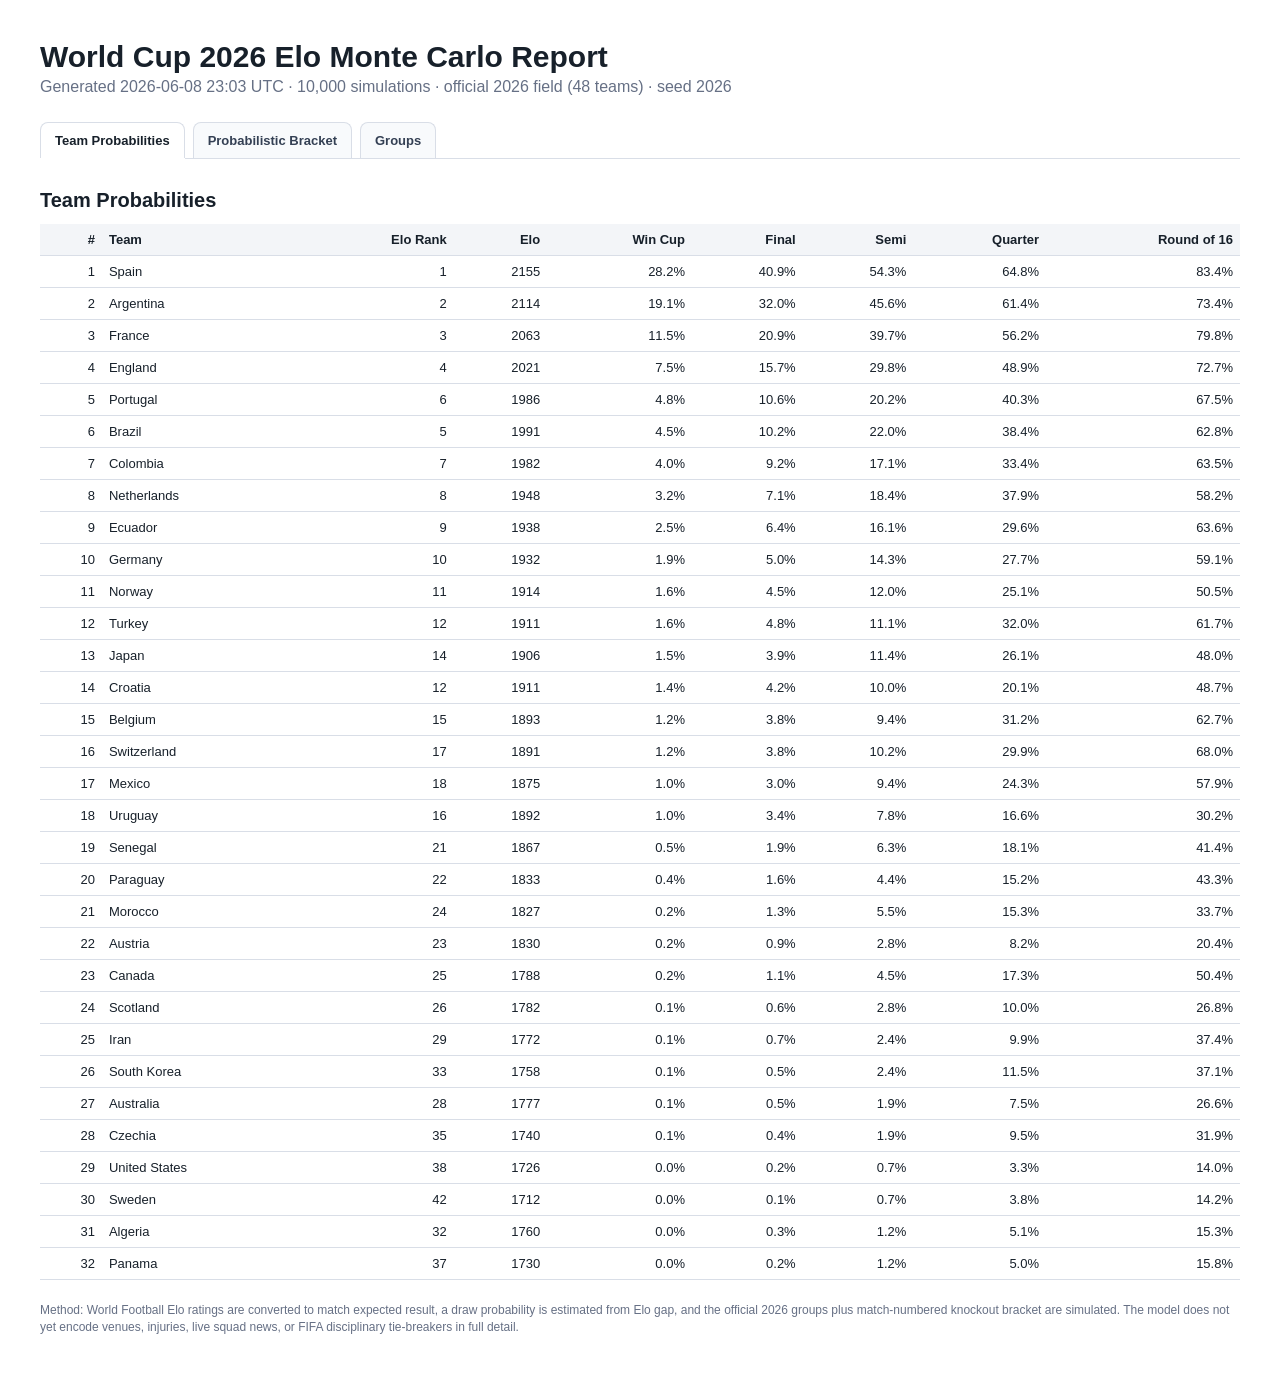
==== commit 231f897d: "Add home advantage" ====
--- a/reports/monte_carlo_report.html
+++ b/reports/monte_carlo_report.html
@@ -171,7 +171,7 @@
   </head>
   <body>
     <h1>World Cup 2026 Elo Monte Carlo Report</h1>
-    <p class="meta">Generated 2026-06-08 08:05 UTC · 10,000 simulations · official 2026 field (48 teams) · seed 2026</p>
+    <p class="meta">Generated 2026-06-08 23:03 UTC · 10,000 simulations · official 2026 field (48 teams) · seed 2026</p>
     <nav class="tabs" role="tablist" aria-label="Report sections">
       <button class="tab-button" id="tab-probabilities" type="button" role="tab" aria-selected="true" aria-controls="panel-probabilities" data-tab="probabilities">Team Probabilities</button>
       <button class="tab-button" id="tab-bracket" type="button" role="tab" aria-selected="false" aria-controls="panel-bracket" data-tab="bracket">Probabilistic Bracket</button>
@@ -200,10 +200,10 @@
           <td>Spain</td>
           <td>1</td>
           <td>2155</td>
-          <td>28.6%</td>
-          <td>41.3%</td>
-          <td>54.7%</td>
-          <td>65.2%</td>
+          <td>28.2%</td>
+          <td>40.9%</td>
+          <td>54.3%</td>
+          <td>64.8%</td>
           <td>83.4%</td>
         </tr>
         
@@ -212,12 +212,12 @@
           <td>2</td>
           <td>Argentina</td>
           <td>2</td>
-          <td>2113</td>
-          <td>19.2%</td>
-          <td>32.1%</td>
+          <td>2114</td>
+          <td>19.1%</td>
+          <td>32.0%</td>
           <td>45.6%</td>
-          <td>61.3%</td>
-          <td>73.2%</td>
+          <td>61.4%</td>
+          <td>73.4%</td>
         </tr>
         
 
@@ -225,11 +225,11 @@
           <td>3</td>
           <td>France</td>
           <td>3</td>
-          <td>2062</td>
+          <td>2063</td>
           <td>11.5%</td>
-          <td>20.8%</td>
-          <td>39.9%</td>
-          <td>56.5%</td>
+          <td>20.9%</td>
+          <td>39.7%</td>
+          <td>56.2%</td>
           <td>79.8%</td>
         </tr>
         
@@ -238,12 +238,12 @@
           <td>4</td>
           <td>England</td>
           <td>4</td>
-          <td>2020</td>
+          <td>2021</td>
           <td>7.5%</td>
-          <td>15.8%</td>
-          <td>29.7%</td>
-          <td>48.8%</td>
-          <td>72.5%</td>
+          <td>15.7%</td>
+          <td>29.8%</td>
+          <td>48.9%</td>
+          <td>72.7%</td>
         </tr>
         
 
@@ -251,12 +251,12 @@
           <td>5</td>
           <td>Portugal</td>
           <td>6</td>
-          <td>1984</td>
+          <td>1986</td>
           <td>4.8%</td>
           <td>10.6%</td>
-          <td>20.1%</td>
-          <td>39.9%</td>
-          <td>67.3%</td>
+          <td>20.2%</td>
+          <td>40.3%</td>
+          <td>67.5%</td>
         </tr>
         
 
@@ -264,12 +264,12 @@
           <td>6</td>
           <td>Brazil</td>
           <td>5</td>
-          <td>1988</td>
-          <td>4.4%</td>
-          <td>10.1%</td>
-          <td>21.8%</td>
-          <td>38.3%</td>
-          <td>62.7%</td>
+          <td>1991</td>
+          <td>4.5%</td>
+          <td>10.2%</td>
+          <td>22.0%</td>
+          <td>38.4%</td>
+          <td>62.8%</td>
         </tr>
         
 
@@ -277,12 +277,12 @@
           <td>7</td>
           <td>Colombia</td>
           <td>7</td>
-          <td>1977</td>
-          <td>3.7%</td>
-          <td>8.7%</td>
-          <td>16.3%</td>
-          <td>32.5%</td>
-          <td>62.6%</td>
+          <td>1982</td>
+          <td>4.0%</td>
+          <td>9.2%</td>
+          <td>17.1%</td>
+          <td>33.4%</td>
+          <td>63.5%</td>
         </tr>
         
 
@@ -290,12 +290,12 @@
           <td>8</td>
           <td>Netherlands</td>
           <td>8</td>
-          <td>1944</td>
-          <td>3.1%</td>
-          <td>7.0%</td>
-          <td>18.1%</td>
-          <td>37.5%</td>
-          <td>57.9%</td>
+          <td>1948</td>
+          <td>3.2%</td>
+          <td>7.1%</td>
+          <td>18.4%</td>
+          <td>37.9%</td>
+          <td>58.2%</td>
         </tr>
         
 
@@ -303,12 +303,12 @@
           <td>9</td>
           <td>Ecuador</td>
           <td>9</td>
-          <td>1935</td>
+          <td>1938</td>
           <td>2.5%</td>
-          <td>6.3%</td>
+          <td>6.4%</td>
           <td>16.1%</td>
           <td>29.6%</td>
-          <td>63.5%</td>
+          <td>63.6%</td>
         </tr>
         
 
@@ -316,12 +316,12 @@
           <td>10</td>
           <td>Germany</td>
           <td>10</td>
-          <td>1925</td>
-          <td>1.7%</td>
-          <td>4.6%</td>
-          <td>13.6%</td>
-          <td>26.6%</td>
-          <td>57.7%</td>
+          <td>1932</td>
+          <td>1.9%</td>
+          <td>5.0%</td>
+          <td>14.3%</td>
+          <td>27.7%</td>
+          <td>59.1%</td>
         </tr>
         
 
@@ -329,38 +329,38 @@
           <td>11</td>
           <td>Norway</td>
           <td>11</td>
-          <td>1917</td>
+          <td>1914</td>
           <td>1.6%</td>
-          <td>4.7%</td>
-          <td>12.5%</td>
-          <td>25.8%</td>
-          <td>51.2%</td>
+          <td>4.5%</td>
+          <td>12.0%</td>
+          <td>25.1%</td>
+          <td>50.5%</td>
         </tr>
         
 
         <tr>
           <td>12</td>
+          <td>Turkey</td>
+          <td>12</td>
+          <td>1911</td>
+          <td>1.6%</td>
+          <td>4.8%</td>
+          <td>11.1%</td>
+          <td>32.0%</td>
+          <td>61.7%</td>
+        </tr>
+        
+
+        <tr>
+          <td>13</td>
           <td>Japan</td>
-          <td>13</td>
+          <td>14</td>
           <td>1906</td>
-          <td>1.6%</td>
-          <td>4.1%</td>
-          <td>11.6%</td>
-          <td>26.6%</td>
-          <td>48.6%</td>
-        </tr>
-        
-
-        <tr>
-          <td>13</td>
-          <td>Turkey</td>
-          <td>13</td>
-          <td>1906</td>
-          <td>1.4%</td>
-          <td>4.5%</td>
-          <td>10.7%</td>
-          <td>31.1%</td>
-          <td>60.9%</td>
+          <td>1.5%</td>
+          <td>3.9%</td>
+          <td>11.4%</td>
+          <td>26.1%</td>
+          <td>48.0%</td>
         </tr>
         
 
@@ -368,76 +368,76 @@
           <td>14</td>
           <td>Croatia</td>
           <td>12</td>
-          <td>1908</td>
+          <td>1911</td>
           <td>1.4%</td>
           <td>4.2%</td>
-          <td>9.9%</td>
-          <td>20.0%</td>
+          <td>10.0%</td>
+          <td>20.1%</td>
           <td>48.7%</td>
         </tr>
         
 
         <tr>
           <td>15</td>
-          <td>Switzerland</td>
+          <td>Belgium</td>
           <td>15</td>
-          <td>1894</td>
-          <td>1.3%</td>
-          <td>4.0%</td>
-          <td>10.7%</td>
-          <td>30.6%</td>
-          <td>68.2%</td>
-        </tr>
-        
-
-        <tr>
-          <td>16</td>
-          <td>Belgium</td>
-          <td>16</td>
           <td>1893</td>
           <td>1.2%</td>
-          <td>4.0%</td>
-          <td>9.5%</td>
-          <td>31.6%</td>
-          <td>62.8%</td>
-        </tr>
-        
-
-        <tr>
+          <td>3.8%</td>
+          <td>9.4%</td>
+          <td>31.2%</td>
+          <td>62.7%</td>
+        </tr>
+        
+
+        <tr>
+          <td>16</td>
+          <td>Switzerland</td>
           <td>17</td>
-          <td>Uruguay</td>
+          <td>1891</td>
+          <td>1.2%</td>
+          <td>3.8%</td>
+          <td>10.2%</td>
+          <td>29.9%</td>
+          <td>68.0%</td>
+        </tr>
+        
+
+        <tr>
           <td>17</td>
-          <td>1892</td>
-          <td>1.1%</td>
-          <td>3.5%</td>
-          <td>8.0%</td>
-          <td>16.8%</td>
-          <td>30.2%</td>
-        </tr>
-        
-
-        <tr>
-          <td>18</td>
           <td>Mexico</td>
           <td>18</td>
           <td>1875</td>
-          <td>1.1%</td>
-          <td>3.1%</td>
-          <td>9.6%</td>
-          <td>24.7%</td>
-          <td>58.1%</td>
+          <td>1.0%</td>
+          <td>3.0%</td>
+          <td>9.4%</td>
+          <td>24.3%</td>
+          <td>57.9%</td>
+        </tr>
+        
+
+        <tr>
+          <td>18</td>
+          <td>Uruguay</td>
+          <td>16</td>
+          <td>1892</td>
+          <td>1.0%</td>
+          <td>3.4%</td>
+          <td>7.8%</td>
+          <td>16.6%</td>
+          <td>30.2%</td>
         </tr>
         
 
         <tr>
           <td>19</td>
           <td>Senegal</td>
-          <td>19</td>
+          <td>21</td>
           <td>1867</td>
-          <td>0.6%</td>
-          <td>2.0%</td>
-          <td>6.5%</td>
-          <td>18.2%</td>
+          <td>0.5%</td>
+          <td>1.9%</td>
+          <td>6.3%</td>
+          <td>18.1%</td>
           <td>41.4%</td>
         </tr>
         
@@ -449,100 +449,100 @@
           <td>1833</td>
           <td>0.4%</td>
           <td>1.6%</td>
-          <td>4.3%</td>
+          <td>4.4%</td>
+          <td>15.2%</td>
+          <td>43.3%</td>
+        </tr>
+        
+
+        <tr>
+          <td>21</td>
+          <td>Morocco</td>
+          <td>24</td>
+          <td>1827</td>
+          <td>0.2%</td>
+          <td>1.3%</td>
+          <td>5.5%</td>
           <td>15.3%</td>
-          <td>43.4%</td>
-        </tr>
-        
-
-        <tr>
-          <td>21</td>
+          <td>33.7%</td>
+        </tr>
+        
+
+        <tr>
+          <td>22</td>
           <td>Austria</td>
           <td>23</td>
           <td>1830</td>
           <td>0.2%</td>
           <td>0.9%</td>
-          <td>2.7%</td>
-          <td>8.3%</td>
-          <td>20.3%</td>
-        </tr>
-        
-
-        <tr>
-          <td>22</td>
+          <td>2.8%</td>
+          <td>8.2%</td>
+          <td>20.4%</td>
+        </tr>
+        
+
+        <tr>
+          <td>23</td>
           <td>Canada</td>
           <td>25</td>
           <td>1788</td>
           <td>0.2%</td>
           <td>1.1%</td>
           <td>4.5%</td>
-          <td>17.5%</td>
-          <td>50.3%</td>
-        </tr>
-        
-
-        <tr>
-          <td>23</td>
-          <td>Morocco</td>
+          <td>17.3%</td>
+          <td>50.4%</td>
+        </tr>
+        
+
+        <tr>
           <td>24</td>
-          <td>1824</td>
-          <td>0.2%</td>
-          <td>1.3%</td>
-          <td>5.4%</td>
-          <td>15.2%</td>
-          <td>33.6%</td>
-        </tr>
-        
-
-        <tr>
-          <td>24</td>
+          <td>Scotland</td>
+          <td>26</td>
+          <td>1782</td>
+          <td>0.1%</td>
+          <td>0.6%</td>
+          <td>2.8%</td>
+          <td>10.0%</td>
+          <td>26.8%</td>
+        </tr>
+        
+
+        <tr>
+          <td>25</td>
           <td>Iran</td>
-          <td>28</td>
+          <td>29</td>
           <td>1772</td>
           <td>0.1%</td>
           <td>0.7%</td>
           <td>2.4%</td>
-          <td>10.0%</td>
-          <td>37.2%</td>
-        </tr>
-        
-
-        <tr>
-          <td>25</td>
+          <td>9.9%</td>
+          <td>37.4%</td>
+        </tr>
+        
+
+        <tr>
+          <td>26</td>
           <td>South Korea</td>
           <td>33</td>
           <td>1758</td>
           <td>0.1%</td>
           <td>0.5%</td>
-          <td>2.5%</td>
-          <td>11.8%</td>
-          <td>37.3%</td>
-        </tr>
-        
-
-        <tr>
-          <td>26</td>
-          <td>Scotland</td>
-          <td>29</td>
-          <td>1770</td>
+          <td>2.4%</td>
+          <td>11.5%</td>
+          <td>37.1%</td>
+        </tr>
+        
+
+        <tr>
+          <td>27</td>
+          <td>Australia</td>
+          <td>28</td>
+          <td>1777</td>
           <td>0.1%</td>
           <td>0.5%</td>
-          <td>2.5%</td>
-          <td>9.3%</td>
-          <td>25.8%</td>
-        </tr>
-        
-
-        <tr>
-          <td>27</td>
-          <td>Australia</td>
-          <td>27</td>
-          <td>1774</td>
-          <td>0.1%</td>
-          <td>0.4%</td>
-          <td>1.8%</td>
-          <td>7.0%</td>
-          <td>26.0%</td>
+          <td>1.9%</td>
+          <td>7.5%</td>
+          <td>26.6%</td>
         </tr>
         
 
@@ -553,7 +553,7 @@
           <td>1740</td>
           <td>0.1%</td>
           <td>0.4%</td>
-          <td>2.0%</td>
+          <td>1.9%</td>
           <td>9.5%</td>
           <td>31.9%</td>
         </tr>
@@ -563,51 +563,51 @@
           <td>29</td>
           <td>United States</td>
           <td>38</td>
-          <td>1733</td>
+          <td>1726</td>
           <td>0.0%</td>
           <td>0.2%</td>
-          <td>0.9%</td>
-          <td>3.6%</td>
-          <td>15.2%</td>
+          <td>0.7%</td>
+          <td>3.3%</td>
+          <td>14.0%</td>
         </tr>
         
 
         <tr>
           <td>30</td>
-          <td>Panama</td>
-          <td>36</td>
-          <td>1734</td>
-          <td>0.0%</td>
-          <td>0.2%</td>
-          <td>1.3%</td>
-          <td>5.2%</td>
-          <td>16.4%</td>
-        </tr>
-        
-
-        <tr>
-          <td>31</td>
           <td>Sweden</td>
           <td>42</td>
           <td>1712</td>
           <td>0.0%</td>
           <td>0.1%</td>
-          <td>0.8%</td>
-          <td>3.9%</td>
-          <td>14.3%</td>
-        </tr>
-        
-
-        <tr>
+          <td>0.7%</td>
+          <td>3.8%</td>
+          <td>14.2%</td>
+        </tr>
+        
+
+        <tr>
+          <td>31</td>
+          <td>Algeria</td>
           <td>32</td>
-          <td>Egypt</td>
-          <td>47</td>
-          <td>1699</td>
+          <td>1760</td>
+          <td>0.0%</td>
+          <td>0.3%</td>
+          <td>1.2%</td>
+          <td>5.1%</td>
+          <td>15.3%</td>
+        </tr>
+        
+
+        <tr>
+          <td>32</td>
+          <td>Panama</td>
+          <td>37</td>
+          <td>1730</td>
           <td>0.0%</td>
           <td>0.2%</td>
-          <td>0.9%</td>
-          <td>4.2%</td>
-          <td>20.0%</td>
+          <td>1.2%</td>
+          <td>5.0%</td>
+          <td>15.8%</td>
         </tr>
         
         </tbody>
@@ -634,129 +634,129 @@
                 <tr>
                   <td>M73</td>
                   <td>Runner-up Group A<br /><span class="subtle">Runner-up Group B</span></td>
-                  <td>Canada 59.6%<br />South Korea 42.8%<br />Czechia 30.7%<br />Switzerland 24.4%</td>
-                  <td>Canada v South Korea 25.4% <span class="subtle">(Canada 55.1% / South Korea 44.9%)</span><br />Canada v Czechia 18.0% <span class="subtle">(Canada 55.8% / Czechia 44.2%)</span><br />Canada v Mexico 13.6% <span class="subtle">(Canada 37.0% / Mexico 63.0%)</span></td>
-                  <td>Canada<br /><span class="subtle">wins match 31.4%; if appears 52.6%</span></td>
+                  <td>Canada 59.2%<br />South Korea 42.8%<br />Czechia 30.7%<br />Switzerland 24.5%</td>
+                  <td>Canada v South Korea 25.3% <span class="subtle">(Canada 55.1% / South Korea 44.9%)</span><br />Canada v Czechia 17.8% <span class="subtle">(Canada 55.9% / Czechia 44.1%)</span><br />Canada v Mexico 13.5% <span class="subtle">(Canada 37.4% / Mexico 62.6%)</span></td>
+                  <td>Canada<br /><span class="subtle">wins match 31.2%; if appears 52.8%</span></td>
                 </tr>
                 
                 <tr>
                   <td>M74</td>
                   <td>Winner Group E<br /><span class="subtle">Third place Group A/B/C/D/F</span></td>
-                  <td>Ecuador 59.0%<br />Germany 37.2%<br />Australia 14.1%<br />Czechia 11.5%</td>
-                  <td>Australia v Ecuador 8.4% <span class="subtle">(Australia 28.7% / Ecuador 71.3%)</span><br />Czechia v Ecuador 6.9% <span class="subtle">(Czechia 22.1% / Ecuador 77.9%)</span><br />Ecuador v Scotland 6.0% <span class="subtle">(Ecuador 70.1% / Scotland 29.9%)</span></td>
-                  <td>Ecuador<br /><span class="subtle">wins match 42.7%; if appears 72.4%</span></td>
+                  <td>Ecuador 58.4%<br />Germany 37.9%<br />Australia 13.0%<br />Scotland 11.8%</td>
+                  <td>Australia v Ecuador 7.6% <span class="subtle">(Australia 29.4% / Ecuador 70.6%)</span><br />Ecuador v Scotland 7.1% <span class="subtle">(Ecuador 70.4% / Scotland 29.6%)</span><br />Czechia v Ecuador 6.9% <span class="subtle">(Czechia 22.2% / Ecuador 77.8%)</span></td>
+                  <td>Ecuador<br /><span class="subtle">wins match 42.4%; if appears 72.5%</span></td>
                 </tr>
                 
                 <tr>
                   <td>M75</td>
                   <td>Winner Group F<br /><span class="subtle">Runner-up Group C</span></td>
-                  <td>Netherlands 61.5%<br />Morocco 51.0%<br />Japan 32.6%<br />Scotland 27.7%</td>
-                  <td>Morocco v Netherlands 30.9% <span class="subtle">(Morocco 32.6% / Netherlands 67.4%)</span><br />Netherlands v Scotland 17.2% <span class="subtle">(Netherlands 73.0% / Scotland 27.0%)</span><br />Japan v Morocco 16.9% <span class="subtle">(Japan 60.7% / Morocco 39.3%)</span></td>
-                  <td>Netherlands<br /><span class="subtle">wins match 40.1%; if appears 65.2%</span></td>
+                  <td>Netherlands 62.1%<br />Morocco 50.4%<br />Japan 32.0%<br />Scotland 28.1%</td>
+                  <td>Morocco v Netherlands 30.8% <span class="subtle">(Morocco 32.7% / Netherlands 67.3%)</span><br />Netherlands v Scotland 17.6% <span class="subtle">(Netherlands 72.6% / Scotland 27.4%)</span><br />Japan v Morocco 16.5% <span class="subtle">(Japan 60.4% / Morocco 39.6%)</span></td>
+                  <td>Netherlands<br /><span class="subtle">wins match 40.4%; if appears 65.1%</span></td>
                 </tr>
                 
                 <tr>
                   <td>M76</td>
                   <td>Winner Group C<br /><span class="subtle">Runner-up Group F</span></td>
-                  <td>Brazil 75.2%<br />Japan 50.8%<br />Netherlands 28.7%<br />Morocco 15.9%</td>
-                  <td>Brazil v Japan 38.1% <span class="subtle">(Brazil 60.8% / Japan 39.2%)</span><br />Brazil v Netherlands 21.7% <span class="subtle">(Brazil 56.6% / Netherlands 43.4%)</span><br />Brazil v Sweden 11.6% <span class="subtle">(Brazil 83.2% / Sweden 16.8%)</span></td>
-                  <td>Brazil<br /><span class="subtle">wins match 48.7%; if appears 64.7%</span></td>
+                  <td>Brazil 74.6%<br />Japan 51.2%<br />Netherlands 28.5%<br />Morocco 15.7%</td>
+                  <td>Brazil v Japan 38.0% <span class="subtle">(Brazil 61.3% / Japan 38.7%)</span><br />Brazil v Netherlands 21.4% <span class="subtle">(Brazil 56.4% / Netherlands 43.6%)</span><br />Brazil v Sweden 11.4% <span class="subtle">(Brazil 83.3% / Sweden 16.7%)</span></td>
+                  <td>Brazil<br /><span class="subtle">wins match 48.4%; if appears 64.9%</span></td>
                 </tr>
                 
                 <tr>
                   <td>M77</td>
                   <td>Winner Group I<br /><span class="subtle">Third place Group C/D/F/G/H</span></td>
-                  <td>France 73.0%<br />Norway 16.9%<br />Scotland 13.9%<br />Australia 11.3%</td>
-                  <td>France v Scotland 10.2% <span class="subtle">(France 83.1% / Scotland 16.9%)</span><br />Egypt v France 8.3% <span class="subtle">(Egypt 9.5% / France 90.5%)</span><br />Australia v France 8.2% <span class="subtle">(Australia 17.1% / France 82.9%)</span></td>
-                  <td>France<br /><span class="subtle">wins match 61.0%; if appears 83.5%</span></td>
+                  <td>France 73.4%<br />Norway 16.6%<br />Scotland 13.8%<br />Australia 12.1%</td>
+                  <td>France v Scotland 10.3% <span class="subtle">(France 82.3% / Scotland 17.7%)</span><br />Australia v France 8.8% <span class="subtle">(Australia 17.2% / France 82.8%)</span><br />Egypt v France 8.6% <span class="subtle">(Egypt 9.4% / France 90.6%)</span></td>
+                  <td>France<br /><span class="subtle">wins match 61.3%; if appears 83.6%</span></td>
                 </tr>
                 
                 <tr>
                   <td>M78</td>
                   <td>Runner-up Group E<br /><span class="subtle">Runner-up Group I</span></td>
-                  <td>Germany 52.3%<br />Norway 49.8%<br />Ecuador 32.4%<br />Senegal 27.7%</td>
-                  <td>Germany v Norway 25.8% <span class="subtle">(Germany 51.8% / Norway 48.2%)</span><br />Ecuador v Norway 16.4% <span class="subtle">(Ecuador 51.4% / Norway 48.6%)</span><br />Germany v Senegal 14.6% <span class="subtle">(Germany 58.7% / Senegal 41.3%)</span></td>
-                  <td>Norway<br /><span class="subtle">wins match 26.4%; if appears 53.0%</span></td>
+                  <td>Germany 52.2%<br />Norway 49.7%<br />Ecuador 33.0%<br />Senegal 28.0%</td>
+                  <td>Germany v Norway 25.8% <span class="subtle">(Germany 53.3% / Norway 46.7%)</span><br />Ecuador v Norway 16.6% <span class="subtle">(Ecuador 52.1% / Norway 47.9%)</span><br />Germany v Senegal 14.7% <span class="subtle">(Germany 59.6% / Senegal 40.4%)</span></td>
+                  <td>Germany<br /><span class="subtle">wins match 26.8%; if appears 51.3%</span></td>
                 </tr>
                 
                 <tr>
                   <td>M79</td>
                   <td>Winner Group A<br /><span class="subtle">Third place Group C/E/F/H/I</span></td>
-                  <td>Mexico 66.0%<br />Scotland 20.5%<br />South Korea 19.1%<br />Senegal 15.2%</td>
-                  <td>Mexico v Scotland 13.3% <span class="subtle">(Mexico 64.0% / Scotland 36.0%)</span><br />Mexico v Senegal 10.3% <span class="subtle">(Mexico 53.8% / Senegal 46.2%)</span><br />Ivory Coast v Mexico 6.7% <span class="subtle">(Ivory Coast 26.7% / Mexico 73.3%)</span></td>
-                  <td>Mexico<br /><span class="subtle">wins match 39.7%; if appears 60.2%</span></td>
+                  <td>Mexico 66.0%<br />South Korea 19.1%<br />Scotland 19.0%<br />Senegal 15.7%</td>
+                  <td>Mexico v Scotland 12.4% <span class="subtle">(Mexico 63.4% / Scotland 36.6%)</span><br />Mexico v Senegal 10.6% <span class="subtle">(Mexico 51.8% / Senegal 48.2%)</span><br />Ivory Coast v Mexico 7.0% <span class="subtle">(Ivory Coast 26.3% / Mexico 73.7%)</span></td>
+                  <td>Mexico<br /><span class="subtle">wins match 39.4%; if appears 59.7%</span></td>
                 </tr>
                 
                 <tr>
                   <td>M80</td>
                   <td>Winner Group L<br /><span class="subtle">Third place Group E/H/I/J/K</span></td>
-                  <td>England 73.4%<br />Uzbekistan 35.0%<br />Croatia 23.2%<br />DR Congo 16.4%</td>
-                  <td>England v Uzbekistan 26.1% <span class="subtle">(England 84.7% / Uzbekistan 15.3%)</span><br />DR Congo v England 12.0% <span class="subtle">(DR Congo 11.7% / England 88.3%)</span><br />Croatia v Uzbekistan 7.8% <span class="subtle">(Croatia 76.7% / Uzbekistan 23.3%)</span></td>
-                  <td>England<br /><span class="subtle">wins match 57.2%; if appears 78.0%</span></td>
+                  <td>England 73.3%<br />Uzbekistan 34.8%<br />Croatia 23.5%<br />DR Congo 16.6%</td>
+                  <td>England v Uzbekistan 25.8% <span class="subtle">(England 85.0% / Uzbekistan 15.0%)</span><br />DR Congo v England 12.1% <span class="subtle">(DR Congo 11.2% / England 88.8%)</span><br />Croatia v Uzbekistan 8.0% <span class="subtle">(Croatia 76.7% / Uzbekistan 23.3%)</span></td>
+                  <td>England<br /><span class="subtle">wins match 57.4%; if appears 78.3%</span></td>
                 </tr>
                 
                 <tr>
                   <td>M81</td>
                   <td>Winner Group D<br /><span class="subtle">Third place Group B/E/F/I/J</span></td>
-                  <td>Turkey 57.2%<br />Paraguay 23.9%<br />Bosnia and Herzegovina 20.7%<br />Australia 12.0%</td>
-                  <td>Bosnia and Herzegovina v Turkey 11.7% <span class="subtle">(Bosnia and Herzegovina 14.0% / Turkey 86.0%)</span><br />Algeria v Turkey 6.1% <span class="subtle">(Algeria 28.2% / Turkey 71.8%)</span><br />Senegal v Turkey 5.4% <span class="subtle">(Senegal 45.5% / Turkey 54.5%)</span></td>
-                  <td>Turkey<br /><span class="subtle">wins match 40.3%; if appears 70.4%</span></td>
+                  <td>Turkey 58.2%<br />Paraguay 23.7%<br />Bosnia and Herzegovina 20.9%<br />Australia 11.9%</td>
+                  <td>Bosnia and Herzegovina v Turkey 12.2% <span class="subtle">(Bosnia and Herzegovina 14.0% / Turkey 86.0%)</span><br />Algeria v Turkey 6.3% <span class="subtle">(Algeria 27.4% / Turkey 72.6%)</span><br />Sweden v Turkey 5.3% <span class="subtle">(Sweden 27.2% / Turkey 72.8%)</span></td>
+                  <td>Turkey<br /><span class="subtle">wins match 41.2%; if appears 70.8%</span></td>
                 </tr>
                 
                 <tr>
                   <td>M82</td>
                   <td>Winner Group G<br /><span class="subtle">Third place Group A/E/H/I/J</span></td>
-                  <td>Belgium 68.9%<br />Czechia 26.1%<br />Iran 20.9%<br />South Korea 17.1%</td>
-                  <td>Belgium v Czechia 18.0% <span class="subtle">(Belgium 70.9% / Czechia 29.1%)</span><br />Belgium v South Korea 11.9% <span class="subtle">(Belgium 68.5% / South Korea 31.5%)</span><br />Czechia v Iran 5.4% <span class="subtle">(Czechia 46.5% / Iran 53.5%)</span></td>
-                  <td>Belgium<br /><span class="subtle">wins match 46.8%; if appears 67.9%</span></td>
+                  <td>Belgium 69.1%<br />Czechia 26.3%<br />Iran 21.0%<br />South Korea 17.1%</td>
+                  <td>Belgium v Czechia 18.2% <span class="subtle">(Belgium 70.8% / Czechia 29.2%)</span><br />Belgium v South Korea 11.9% <span class="subtle">(Belgium 68.5% / South Korea 31.5%)</span><br />Czechia v Iran 5.5% <span class="subtle">(Czechia 46.2% / Iran 53.8%)</span></td>
+                  <td>Belgium<br /><span class="subtle">wins match 46.9%; if appears 67.8%</span></td>
                 </tr>
                 
                 <tr>
                   <td>M83</td>
                   <td>Runner-up Group K<br /><span class="subtle">Runner-up Group L</span></td>
-                  <td>Croatia 59.9%<br />Colombia 49.9%<br />Portugal 34.2%<br />England 22.0%</td>
-                  <td>Colombia v Croatia 29.7% <span class="subtle">(Colombia 59.8% / Croatia 40.2%)</span><br />Croatia v Portugal 20.9% <span class="subtle">(Croatia 40.6% / Portugal 59.4%)</span><br />Colombia v England 11.2% <span class="subtle">(Colombia 43.8% / England 56.2%)</span></td>
-                  <td>Colombia<br /><span class="subtle">wins match 30.0%; if appears 60.0%</span></td>
+                  <td>Croatia 60.3%<br />Colombia 50.0%<br />Portugal 34.7%<br />England 22.3%</td>
+                  <td>Colombia v Croatia 29.9% <span class="subtle">(Colombia 60.2% / Croatia 39.8%)</span><br />Croatia v Portugal 21.3% <span class="subtle">(Croatia 40.4% / Portugal 59.6%)</span><br />Colombia v England 11.4% <span class="subtle">(Colombia 44.5% / England 55.5%)</span></td>
+                  <td>Colombia<br /><span class="subtle">wins match 30.3%; if appears 60.5%</span></td>
                 </tr>
                 
                 <tr>
                   <td>M84</td>
                   <td>Winner Group H<br /><span class="subtle">Runner-up Group J</span></td>
-                  <td>Spain 89.6%<br />Austria 54.1%<br />Algeria 24.9%<br />Jordan 11.9%</td>
-                  <td>Austria v Spain 48.7% <span class="subtle">(Austria 13.4% / Spain 86.6%)</span><br />Algeria v Spain 22.1% <span class="subtle">(Algeria 8.4% / Spain 91.6%)</span><br />Jordan v Spain 10.6% <span class="subtle">(Jordan 6.5% / Spain 93.5%)</span></td>
-                  <td>Spain<br /><span class="subtle">wins match 77.3%; if appears 86.3%</span></td>
+                  <td>Spain 89.6%<br />Austria 54.5%<br />Algeria 25.0%<br />Jordan 11.5%</td>
+                  <td>Austria v Spain 49.0% <span class="subtle">(Austria 13.4% / Spain 86.6%)</span><br />Algeria v Spain 22.3% <span class="subtle">(Algeria 8.4% / Spain 91.6%)</span><br />Jordan v Spain 10.3% <span class="subtle">(Jordan 6.4% / Spain 93.6%)</span></td>
+                  <td>Spain<br /><span class="subtle">wins match 77.4%; if appears 86.3%</span></td>
                 </tr>
                 
                 <tr>
                   <td>M85</td>
                   <td>Winner Group B<br /><span class="subtle">Third place Group E/F/G/I/J</span></td>
-                  <td>Switzerland 71.0%<br />Canada 25.6%<br />Egypt 22.2%<br />Iran 11.4%</td>
-                  <td>Egypt v Switzerland 16.0% <span class="subtle">(Egypt 26.4% / Switzerland 73.6%)</span><br />Iran v Switzerland 7.9% <span class="subtle">(Iran 33.5% / Switzerland 66.5%)</span><br />Sweden v Switzerland 7.1% <span class="subtle">(Sweden 26.1% / Switzerland 73.9%)</span></td>
-                  <td>Switzerland<br /><span class="subtle">wins match 49.9%; if appears 70.3%</span></td>
+                  <td>Switzerland 70.6%<br />Canada 25.9%<br />Egypt 22.3%<br />Iran 11.7%</td>
+                  <td>Egypt v Switzerland 16.0% <span class="subtle">(Egypt 26.2% / Switzerland 73.8%)</span><br />Iran v Switzerland 8.1% <span class="subtle">(Iran 33.5% / Switzerland 66.5%)</span><br />Sweden v Switzerland 7.1% <span class="subtle">(Sweden 26.8% / Switzerland 73.2%)</span></td>
+                  <td>Switzerland<br /><span class="subtle">wins match 49.6%; if appears 70.3%</span></td>
                 </tr>
                 
                 <tr>
                   <td>M86</td>
                   <td>Winner Group J<br /><span class="subtle">Runner-up Group H</span></td>
-                  <td>Argentina 89.3%<br />Uruguay 80.4%<br />Spain 10.2%<br />Austria 7.8%</td>
-                  <td>Argentina v Uruguay 71.8% <span class="subtle">(Argentina 78.1% / Uruguay 21.9%)</span><br />Argentina v Spain 9.1% <span class="subtle">(Argentina 45.2% / Spain 54.8%)</span><br />Austria v Uruguay 6.3% <span class="subtle">(Austria 39.8% / Uruguay 60.2%)</span></td>
-                  <td>Argentina<br /><span class="subtle">wins match 68.3%; if appears 76.5%</span></td>
+                  <td>Argentina 89.5%<br />Uruguay 80.3%<br />Spain 10.2%<br />Austria 7.7%</td>
+                  <td>Argentina v Uruguay 71.8% <span class="subtle">(Argentina 78.1% / Uruguay 21.9%)</span><br />Argentina v Spain 9.1% <span class="subtle">(Argentina 45.5% / Spain 54.5%)</span><br />Austria v Uruguay 6.3% <span class="subtle">(Austria 40.1% / Uruguay 59.9%)</span></td>
+                  <td>Argentina<br /><span class="subtle">wins match 68.6%; if appears 76.6%</span></td>
                 </tr>
                 
                 <tr>
                   <td>M87</td>
                   <td>Winner Group K<br /><span class="subtle">Third place Group D/E/I/J/L</span></td>
-                  <td>Portugal 57.4%<br />Panama 51.7%<br />Colombia 39.0%<br />Croatia 13.1%</td>
-                  <td>Panama v Portugal 29.8% <span class="subtle">(Panama 18.7% / Portugal 81.3%)</span><br />Colombia v Panama 20.2% <span class="subtle">(Colombia 79.1% / Panama 20.9%)</span><br />Croatia v Portugal 7.7% <span class="subtle">(Croatia 37.6% / Portugal 62.4%)</span></td>
-                  <td>Portugal<br /><span class="subtle">wins match 43.6%; if appears 75.9%</span></td>
+                  <td>Portugal 57.1%<br />Panama 52.0%<br />Colombia 39.6%<br />Croatia 12.6%</td>
+                  <td>Panama v Portugal 29.7% <span class="subtle">(Panama 18.2% / Portugal 81.8%)</span><br />Colombia v Panama 20.6% <span class="subtle">(Colombia 80.0% / Panama 20.0%)</span><br />Croatia v Portugal 7.4% <span class="subtle">(Croatia 37.6% / Portugal 62.4%)</span></td>
+                  <td>Portugal<br /><span class="subtle">wins match 43.7%; if appears 76.5%</span></td>
                 </tr>
                 
                 <tr>
                   <td>M88</td>
                   <td>Runner-up Group D<br /><span class="subtle">Runner-up Group G</span></td>
-                  <td>Iran 47.9%<br />Paraguay 39.3%<br />Egypt 23.9%<br />Turkey 23.5%</td>
-                  <td>Iran v Paraguay 18.6% <span class="subtle">(Iran 41.2% / Paraguay 58.8%)</span><br />Iran v Turkey 11.3% <span class="subtle">(Iran 30.3% / Turkey 69.7%)</span><br />Australia v Iran 11.0% <span class="subtle">(Australia 51.5% / Iran 48.5%)</span></td>
-                  <td>Paraguay<br /><span class="subtle">wins match 22.9%; if appears 58.3%</span></td>
+                  <td>Iran 48.1%<br />Paraguay 39.4%<br />Egypt 23.6%<br />Turkey 23.4%</td>
+                  <td>Iran v Paraguay 18.8% <span class="subtle">(Iran 41.2% / Paraguay 58.8%)</span><br />Iran v Turkey 11.3% <span class="subtle">(Iran 30.0% / Turkey 70.0%)</span><br />Australia v Iran 11.3% <span class="subtle">(Australia 51.5% / Iran 48.5%)</span></td>
+                  <td>Paraguay<br /><span class="subtle">wins match 22.9%; if appears 58.1%</span></td>
                 </tr>
                 
                 </tbody>
@@ -781,65 +781,65 @@
                 <tr>
                   <td>M89</td>
                   <td>W74<br /><span class="subtle">W77</span></td>
-                  <td>France 61.0%<br />Ecuador 42.7%<br />Germany 26.5%<br />Norway 11.9%</td>
-                  <td>Ecuador v France 26.1% <span class="subtle">(Ecuador 32.7% / France 67.3%)</span><br />France v Germany 16.4% <span class="subtle">(France 67.6% / Germany 32.4%)</span><br />Ecuador v Norway 5.0% <span class="subtle">(Ecuador 51.5% / Norway 48.5%)</span></td>
-                  <td>France<br /><span class="subtle">wins match 43.7%; if appears 71.7%</span></td>
+                  <td>France 61.3%<br />Ecuador 42.4%<br />Germany 27.3%<br />Norway 11.5%</td>
+                  <td>Ecuador v France 26.1% <span class="subtle">(Ecuador 32.4% / France 67.6%)</span><br />France v Germany 16.9% <span class="subtle">(France 66.7% / Germany 33.3%)</span><br />Ecuador v Norway 4.8% <span class="subtle">(Ecuador 52.1% / Norway 47.9%)</span></td>
+                  <td>France<br /><span class="subtle">wins match 43.7%; if appears 71.3%</span></td>
                 </tr>
                 
                 <tr>
                   <td>M90</td>
                   <td>W73<br /><span class="subtle">W75</span></td>
-                  <td>Netherlands 40.1%<br />Canada 31.4%<br />South Korea 20.0%<br />Japan 19.6%</td>
-                  <td>Canada v Netherlands 12.7% <span class="subtle">(Canada 27.6% / Netherlands 72.4%)</span><br />Netherlands v South Korea 7.6% <span class="subtle">(Netherlands 73.5% / South Korea 26.5%)</span><br />Netherlands v Switzerland 6.9% <span class="subtle">(Netherlands 60.6% / Switzerland 39.4%)</span></td>
-                  <td>Netherlands<br /><span class="subtle">wins match 28.1%; if appears 70.2%</span></td>
+                  <td>Netherlands 40.4%<br />Canada 31.2%<br />South Korea 20.0%<br />Japan 19.0%</td>
+                  <td>Canada v Netherlands 12.8% <span class="subtle">(Canada 27.3% / Netherlands 72.7%)</span><br />Netherlands v South Korea 7.7% <span class="subtle">(Netherlands 74.4% / South Korea 25.6%)</span><br />Netherlands v Switzerland 6.9% <span class="subtle">(Netherlands 60.8% / Switzerland 39.2%)</span></td>
+                  <td>Netherlands<br /><span class="subtle">wins match 28.6%; if appears 70.8%</span></td>
                 </tr>
                 
                 <tr>
                   <td>M91</td>
                   <td>W76<br /><span class="subtle">W78</span></td>
-                  <td>Brazil 48.7%<br />Norway 26.4%<br />Germany 26.1%<br />Japan 23.5%</td>
-                  <td>Brazil v Germany 12.9% <span class="subtle">(Brazil 58.2% / Germany 41.8%)</span><br />Brazil v Norway 12.8% <span class="subtle">(Brazil 61.2% / Norway 38.8%)</span><br />Brazil v Ecuador 8.0% <span class="subtle">(Brazil 57.8% / Ecuador 42.2%)</span></td>
-                  <td>Brazil<br /><span class="subtle">wins match 28.2%; if appears 58.1%</span></td>
+                  <td>Brazil 48.4%<br />Germany 26.8%<br />Norway 25.8%<br />Japan 23.5%</td>
+                  <td>Brazil v Germany 13.3% <span class="subtle">(Brazil 57.9% / Germany 42.1%)</span><br />Brazil v Norway 12.4% <span class="subtle">(Brazil 61.7% / Norway 38.3%)</span><br />Brazil v Ecuador 8.2% <span class="subtle">(Brazil 57.2% / Ecuador 42.8%)</span></td>
+                  <td>Brazil<br /><span class="subtle">wins match 28.1%; if appears 58.0%</span></td>
                 </tr>
                 
                 <tr>
                   <td>M92</td>
                   <td>W79<br /><span class="subtle">W80</span></td>
-                  <td>England 57.2%<br />Mexico 39.7%<br />Croatia 15.7%<br />Senegal 10.6%</td>
-                  <td>England v Mexico 22.7% <span class="subtle">(England 70.0% / Mexico 30.0%)</span><br />Croatia v Mexico 6.1% <span class="subtle">(Croatia 54.0% / Mexico 46.0%)</span><br />England v South Korea 5.1% <span class="subtle">(England 84.1% / South Korea 15.9%)</span></td>
-                  <td>England<br /><span class="subtle">wins match 42.2%; if appears 73.7%</span></td>
+                  <td>England 57.4%<br />Mexico 39.4%<br />Croatia 16.1%<br />Senegal 11.2%</td>
+                  <td>England v Mexico 22.7% <span class="subtle">(England 70.2% / Mexico 29.8%)</span><br />Croatia v Mexico 6.2% <span class="subtle">(Croatia 54.0% / Mexico 46.0%)</span><br />England v South Korea 5.0% <span class="subtle">(England 84.3% / South Korea 15.7%)</span></td>
+                  <td>England<br /><span class="subtle">wins match 42.3%; if appears 73.8%</span></td>
                 </tr>
                 
                 <tr>
                   <td>M93</td>
                   <td>W83<br /><span class="subtle">W84</span></td>
-                  <td>Spain 77.3%<br />Colombia 30.0%<br />Croatia 27.6%<br />Portugal 20.9%</td>
-                  <td>Colombia v Spain 23.2% <span class="subtle">(Colombia 24.6% / Spain 75.4%)</span><br />Croatia v Spain 21.5% <span class="subtle">(Croatia 17.8% / Spain 82.2%)</span><br />Portugal v Spain 16.0% <span class="subtle">(Portugal 28.8% / Spain 71.2%)</span></td>
-                  <td>Spain<br /><span class="subtle">wins match 59.9%; if appears 77.4%</span></td>
+                  <td>Spain 77.4%<br />Colombia 30.3%<br />Croatia 27.5%<br />Portugal 21.1%</td>
+                  <td>Colombia v Spain 23.4% <span class="subtle">(Colombia 25.0% / Spain 75.0%)</span><br />Croatia v Spain 21.4% <span class="subtle">(Croatia 17.9% / Spain 82.1%)</span><br />Portugal v Spain 16.2% <span class="subtle">(Portugal 29.4% / Spain 70.6%)</span></td>
+                  <td>Spain<br /><span class="subtle">wins match 59.5%; if appears 76.9%</span></td>
                 </tr>
                 
                 <tr>
                   <td>M94</td>
                   <td>W81<br /><span class="subtle">W82</span></td>
-                  <td>Belgium 46.8%<br />Turkey 40.3%<br />Paraguay 14.7%<br />Iran 11.1%</td>
-                  <td>Belgium v Turkey 19.3% <span class="subtle">(Belgium 49.5% / Turkey 50.5%)</span><br />Belgium v Paraguay 7.0% <span class="subtle">(Belgium 56.0% / Paraguay 44.0%)</span><br />Iran v Turkey 4.3% <span class="subtle">(Iran 30.8% / Turkey 69.2%)</span></td>
-                  <td>Belgium<br /><span class="subtle">wins match 26.3%; if appears 56.2%</span></td>
+                  <td>Belgium 46.9%<br />Turkey 41.2%<br />Paraguay 14.6%<br />Iran 11.1%</td>
+                  <td>Belgium v Turkey 19.8% <span class="subtle">(Belgium 48.2% / Turkey 51.8%)</span><br />Belgium v Paraguay 6.9% <span class="subtle">(Belgium 56.3% / Paraguay 43.7%)</span><br />Iran v Turkey 4.4% <span class="subtle">(Iran 30.8% / Turkey 69.2%)</span></td>
+                  <td>Belgium<br /><span class="subtle">wins match 26.1%; if appears 55.6%</span></td>
                 </tr>
                 
                 <tr>
                   <td>M95</td>
                   <td>W86<br /><span class="subtle">W88</span></td>
-                  <td>Argentina 68.3%<br />Paraguay 22.9%<br />Uruguay 21.2%<br />Iran 20.2%</td>
-                  <td>Argentina v Paraguay 15.2% <span class="subtle">(Argentina 82.4% / Paraguay 17.6%)</span><br />Argentina v Iran 14.0% <span class="subtle">(Argentina 88.1% / Iran 11.9%)</span><br />Argentina v Turkey 11.2% <span class="subtle">(Argentina 76.6% / Turkey 23.4%)</span></td>
-                  <td>Argentina<br /><span class="subtle">wins match 57.7%; if appears 84.4%</span></td>
+                  <td>Argentina 68.6%<br />Paraguay 22.9%<br />Uruguay 21.1%<br />Iran 20.3%</td>
+                  <td>Argentina v Paraguay 15.2% <span class="subtle">(Argentina 82.4% / Paraguay 17.6%)</span><br />Argentina v Iran 14.1% <span class="subtle">(Argentina 88.4% / Iran 11.6%)</span><br />Argentina v Turkey 11.3% <span class="subtle">(Argentina 76.5% / Turkey 23.5%)</span></td>
+                  <td>Argentina<br /><span class="subtle">wins match 57.8%; if appears 84.3%</span></td>
                 </tr>
                 
                 <tr>
                   <td>M96</td>
                   <td>W85<br /><span class="subtle">W87</span></td>
-                  <td>Switzerland 49.9%<br />Portugal 43.6%<br />Colombia 28.8%<br />Canada 15.0%</td>
-                  <td>Portugal v Switzerland 21.9% <span class="subtle">(Portugal 62.6% / Switzerland 37.4%)</span><br />Colombia v Switzerland 14.6% <span class="subtle">(Colombia 62.8% / Switzerland 37.2%)</span><br />Canada v Portugal 6.2% <span class="subtle">(Canada 29.3% / Portugal 70.7%)</span></td>
-                  <td>Portugal<br /><span class="subtle">wins match 30.4%; if appears 69.7%</span></td>
+                  <td>Switzerland 49.6%<br />Portugal 43.7%<br />Colombia 29.6%<br />Canada 15.3%</td>
+                  <td>Portugal v Switzerland 21.9% <span class="subtle">(Portugal 64.0% / Switzerland 36.0%)</span><br />Colombia v Switzerland 14.8% <span class="subtle">(Colombia 63.3% / Switzerland 36.7%)</span><br />Canada v Portugal 6.2% <span class="subtle">(Canada 27.9% / Portugal 72.1%)</span></td>
+                  <td>Portugal<br /><span class="subtle">wins match 30.7%; if appears 70.2%</span></td>
                 </tr>
                 
                 </tbody>
@@ -864,33 +864,33 @@
                 <tr>
                   <td>M97</td>
                   <td>W89<br /><span class="subtle">W90</span></td>
-                  <td>France 43.7%<br />Netherlands 28.8%<br />Ecuador 18.8%<br />Japan 13.4%</td>
-                  <td>France v Netherlands 12.3% <span class="subtle">(France 63.2% / Netherlands 36.8%)</span><br />France v Japan 5.4% <span class="subtle">(France 68.2% / Japan 31.8%)</span><br />Ecuador v Netherlands 5.4% <span class="subtle">(Ecuador 50.1% / Netherlands 49.9%)</span></td>
-                  <td>France<br /><span class="subtle">wins match 31.5%; if appears 72.0%</span></td>
+                  <td>France 43.7%<br />Netherlands 29.2%<br />Ecuador 18.6%<br />Japan 13.0%</td>
+                  <td>France v Netherlands 12.5% <span class="subtle">(France 63.5% / Netherlands 36.5%)</span><br />Ecuador v Netherlands 5.4% <span class="subtle">(Ecuador 49.9% / Netherlands 50.1%)</span><br />France v Japan 5.2% <span class="subtle">(France 68.4% / Japan 31.6%)</span></td>
+                  <td>France<br /><span class="subtle">wins match 31.5%; if appears 72.2%</span></td>
                 </tr>
                 
                 <tr>
                   <td>M98</td>
                   <td>W93<br /><span class="subtle">W94</span></td>
-                  <td>Spain 59.9%<br />Belgium 26.3%<br />Turkey 24.0%<br />Colombia 10.0%</td>
-                  <td>Belgium v Spain 15.6% <span class="subtle">(Belgium 17.5% / Spain 82.5%)</span><br />Spain v Turkey 14.1% <span class="subtle">(Spain 81.4% / Turkey 18.6%)</span><br />Paraguay v Spain 4.8% <span class="subtle">(Paraguay 10.8% / Spain 89.2%)</span></td>
-                  <td>Spain<br /><span class="subtle">wins match 50.6%; if appears 84.5%</span></td>
+                  <td>Spain 59.5%<br />Belgium 26.1%<br />Turkey 24.9%<br />Colombia 10.3%</td>
+                  <td>Belgium v Spain 15.4% <span class="subtle">(Belgium 17.7% / Spain 82.3%)</span><br />Spain v Turkey 14.5% <span class="subtle">(Spain 81.1% / Turkey 18.9%)</span><br />Paraguay v Spain 4.7% <span class="subtle">(Paraguay 11.3% / Spain 88.7%)</span></td>
+                  <td>Spain<br /><span class="subtle">wins match 50.2%; if appears 84.3%</span></td>
                 </tr>
                 
                 <tr>
                   <td>M99</td>
                   <td>W91<br /><span class="subtle">W92</span></td>
-                  <td>England 42.2%<br />Brazil 29.2%<br />Mexico 15.8%<br />Norway 15.4%</td>
-                  <td>Brazil v England 11.8% <span class="subtle">(Brazil 45.8% / England 54.2%)</span><br />England v Germany 5.3% <span class="subtle">(England 63.3% / Germany 36.7%)</span><br />England v Norway 5.2% <span class="subtle">(England 63.4% / Norway 36.6%)</span></td>
-                  <td>England<br /><span class="subtle">wins match 25.5%; if appears 60.5%</span></td>
+                  <td>England 42.3%<br />Brazil 29.1%<br />Mexico 15.6%<br />Norway 15.0%</td>
+                  <td>Brazil v England 11.6% <span class="subtle">(Brazil 46.6% / England 53.4%)</span><br />England v Germany 5.7% <span class="subtle">(England 62.2% / Germany 37.8%)</span><br />England v Norway 5.0% <span class="subtle">(England 63.9% / Norway 36.1%)</span></td>
+                  <td>England<br /><span class="subtle">wins match 25.5%; if appears 60.2%</span></td>
                 </tr>
                 
                 <tr>
                   <td>M100</td>
                   <td>W95<br /><span class="subtle">W96</span></td>
-                  <td>Argentina 57.8%<br />Portugal 30.4%<br />Switzerland 21.7%<br />Colombia 19.9%</td>
-                  <td>Argentina v Portugal 17.4% <span class="subtle">(Argentina 67.5% / Portugal 32.5%)</span><br />Argentina v Switzerland 12.8% <span class="subtle">(Argentina 79.1% / Switzerland 20.9%)</span><br />Argentina v Colombia 11.6% <span class="subtle">(Argentina 68.8% / Colombia 31.2%)</span></td>
-                  <td>Argentina<br /><span class="subtle">wins match 43.0%; if appears 74.3%</span></td>
+                  <td>Argentina 58.0%<br />Portugal 30.7%<br />Switzerland 21.1%<br />Colombia 20.7%</td>
+                  <td>Argentina v Portugal 17.6% <span class="subtle">(Argentina 67.5% / Portugal 32.5%)</span><br />Argentina v Switzerland 12.5% <span class="subtle">(Argentina 79.7% / Switzerland 20.3%)</span><br />Argentina v Colombia 12.1% <span class="subtle">(Argentina 67.8% / Colombia 32.2%)</span></td>
+                  <td>Argentina<br /><span class="subtle">wins match 43.0%; if appears 74.1%</span></td>
                 </tr>
                 
                 </tbody>
@@ -915,17 +915,17 @@
                 <tr>
                   <td>M101</td>
                   <td>W97<br /><span class="subtle">W98</span></td>
-                  <td>Spain 50.6%<br />France 32.0%<br />Netherlands 14.0%<br />Ecuador 11.3%</td>
-                  <td>France v Spain 15.9% <span class="subtle">(France 36.8% / Spain 63.2%)</span><br />Netherlands v Spain 6.9% <span class="subtle">(Netherlands 22.2% / Spain 77.8%)</span><br />Ecuador v Spain 5.3% <span class="subtle">(Ecuador 21.2% / Spain 78.8%)</span></td>
-                  <td>Spain<br /><span class="subtle">wins match 38.1%; if appears 75.3%</span></td>
+                  <td>Spain 50.2%<br />France 32.0%<br />Netherlands 14.3%<br />Ecuador 11.1%</td>
+                  <td>France v Spain 15.7% <span class="subtle">(France 36.8% / Spain 63.2%)</span><br />Netherlands v Spain 7.0% <span class="subtle">(Netherlands 22.6% / Spain 77.4%)</span><br />Ecuador v Spain 5.2% <span class="subtle">(Ecuador 22.1% / Spain 77.9%)</span></td>
+                  <td>Spain<br /><span class="subtle">wins match 37.8%; if appears 75.2%</span></td>
                 </tr>
                 
                 <tr>
                   <td>M102</td>
                   <td>W99<br /><span class="subtle">W100</span></td>
-                  <td>Argentina 43.0%<br />England 26.4%<br />Brazil 16.7%<br />Portugal 14.7%</td>
-                  <td>Argentina v England 10.7% <span class="subtle">(Argentina 61.2% / England 38.8%)</span><br />Argentina v Brazil 7.0% <span class="subtle">(Argentina 66.4% / Brazil 33.6%)</span><br />England v Portugal 3.4% <span class="subtle">(England 56.7% / Portugal 43.3%)</span></td>
-                  <td>Argentina<br /><span class="subtle">wins match 30.2%; if appears 70.2%</span></td>
+                  <td>Argentina 43.0%<br />England 26.3%<br />Brazil 16.8%<br />Portugal 14.8%</td>
+                  <td>Argentina v England 10.6% <span class="subtle">(Argentina 61.1% / England 38.9%)</span><br />Argentina v Brazil 7.1% <span class="subtle">(Argentina 66.4% / Brazil 33.6%)</span><br />England v Portugal 3.4% <span class="subtle">(England 55.1% / Portugal 44.9%)</span></td>
+                  <td>Argentina<br /><span class="subtle">wins match 30.1%; if appears 70.0%</span></td>
                 </tr>
                 
                 </tbody>
@@ -950,9 +950,9 @@
                 <tr>
                   <td>M104</td>
                   <td>W101<br /><span class="subtle">W102</span></td>
-                  <td>Spain 41.3%<br />Argentina 32.1%<br />France 20.8%<br />England 15.8%</td>
-                  <td>Argentina v Spain 12.5% <span class="subtle">(Argentina 44.3% / Spain 55.7%)</span><br />Argentina v France 5.3% <span class="subtle">(Argentina 58.0% / France 42.0%)</span><br />England v Spain 5.2% <span class="subtle">(England 31.8% / Spain 68.2%)</span></td>
-                  <td>Spain<br /><span class="subtle">wins match 28.6%; if appears 69.3%</span></td>
+                  <td>Spain 40.9%<br />Argentina 32.0%<br />France 20.9%<br />England 15.7%</td>
+                  <td>Argentina v Spain 12.3% <span class="subtle">(Argentina 44.4% / Spain 55.6%)</span><br />Argentina v France 5.3% <span class="subtle">(Argentina 57.8% / France 42.2%)</span><br />England v Spain 5.1% <span class="subtle">(England 31.6% / Spain 68.4%)</span></td>
+                  <td>Spain<br /><span class="subtle">wins match 28.2%; if appears 69.0%</span></td>
                 </tr>
                 
                 </tbody>
@@ -1094,9 +1094,9 @@
                 <span class="fixture-team">Bosnia and Herzegovina</span>
               </td>
               <td>
-                <span class="odds-chip">Canada 67.7%</span>
-                <span class="odds-chip draw-pick">Draw 16.0%</span>
-                <span class="odds-chip">Bosnia and Herzegovina 16.3%</span>
+                <span class="odds-chip">Canada 67.2%</span>
+                <span class="odds-chip draw-pick">Draw 16.0%</span>
+                <span class="odds-chip">Bosnia and Herzegovina 16.8%</span>
               </td>
             </tr>
             
@@ -1122,9 +1122,9 @@
                 <span class="fixture-team">Bosnia and Herzegovina</span>
               </td>
               <td>
-                <span class="odds-chip">Switzerland 77.1%</span>
-                <span class="odds-chip draw-pick">Draw 16.0%</span>
-                <span class="odds-chip">Bosnia and Herzegovina 6.9%</span>
+                <span class="odds-chip">Switzerland 76.6%</span>
+                <span class="odds-chip draw-pick">Draw 16.0%</span>
+                <span class="odds-chip">Bosnia and Herzegovina 7.4%</span>
               </td>
             </tr>
             
@@ -1136,9 +1136,9 @@
                 <span class="fixture-team">Qatar</span>
               </td>
               <td>
-                <span class="odds-chip">Canada 81.1%</span>
-                <span class="odds-chip draw-pick">Draw 16.0%</span>
-                <span class="odds-chip">Qatar 2.9%</span>
+                <span class="odds-chip">Canada 81.2%</span>
+                <span class="odds-chip draw-pick">Draw 16.0%</span>
+                <span class="odds-chip">Qatar 2.8%</span>
               </td>
             </tr>
             
@@ -1150,9 +1150,9 @@
                 <span class="fixture-team">Canada</span>
               </td>
               <td>
-                <span class="odds-chip">Switzerland 54.2%</span>
-                <span class="odds-chip draw-pick">Draw 21.2%</span>
-                <span class="odds-chip">Canada 24.6%</span>
+                <span class="odds-chip">Switzerland 53.7%</span>
+                <span class="odds-chip draw-pick">Draw 21.4%</span>
+                <span class="odds-chip">Canada 24.9%</span>
               </td>
             </tr>
             
@@ -1164,9 +1164,9 @@
                 <span class="fixture-team">Qatar</span>
               </td>
               <td>
-                <span class="odds-chip">Bosnia and Herzegovina 64.5%</span>
-                <span class="odds-chip draw-pick">Draw 16.0%</span>
-                <span class="odds-chip">Qatar 19.5%</span>
+                <span class="odds-chip">Bosnia and Herzegovina 65.1%</span>
+                <span class="odds-chip draw-pick">Draw 16.0%</span>
+                <span class="odds-chip">Qatar 18.9%</span>
               </td>
             </tr>
             
@@ -1213,9 +1213,9 @@
                 <span class="fixture-team">Scotland</span>
               </td>
               <td>
-                <span class="odds-chip">Haiti 13.8%</span>
-                <span class="odds-chip draw-pick">Draw 16.0%</span>
-                <span class="odds-chip">Scotland 70.2%</span>
+                <span class="odds-chip">Haiti 12.6%</span>
+                <span class="odds-chip draw-pick">Draw 16.0%</span>
+                <span class="odds-chip">Scotland 71.4%</span>
               </td>
             </tr>
             
@@ -1227,9 +1227,9 @@
                 <span class="fixture-team">Morocco</span>
               </td>
               <td>
-                <span class="odds-chip">Scotland 29.5%</span>
-                <span class="odds-chip draw-pick">Draw 25.5%</span>
-                <span class="odds-chip">Morocco 45.0%</span>
+                <span class="odds-chip">Scotland 30.4%</span>
+                <span class="odds-chip draw-pick">Draw 26.2%</span>
+                <span class="odds-chip">Morocco 43.3%</span>
               </td>
             </tr>
             
@@ -1241,8 +1241,8 @@
                 <span class="fixture-team">Haiti</span>
               </td>
               <td>
-                <span class="odds-chip">Brazil 85.3%</span>
-                <span class="odds-chip draw-pick">Draw 14.7%</span>
+                <span class="odds-chip">Brazil 85.5%</span>
+                <span class="odds-chip draw-pick">Draw 14.5%</span>
                 <span class="odds-chip">Haiti 0.0%</span>
               </td>
             </tr>
@@ -1255,9 +1255,9 @@
                 <span class="fixture-team">Brazil</span>
               </td>
               <td>
-                <span class="odds-chip">Scotland 14.2%</span>
-                <span class="odds-chip draw-pick">Draw 16.0%</span>
-                <span class="odds-chip">Brazil 69.8%</span>
+                <span class="odds-chip">Scotland 15.1%</span>
+                <span class="odds-chip draw-pick">Draw 16.0%</span>
+                <span class="odds-chip">Brazil 68.9%</span>
               </td>
             </tr>
             
@@ -1269,9 +1269,9 @@
                 <span class="fixture-team">Haiti</span>
               </td>
               <td>
-                <span class="odds-chip">Morocco 75.0%</span>
-                <span class="odds-chip draw-pick">Draw 16.0%</span>
-                <span class="odds-chip">Haiti 9.0%</span>
+                <span class="odds-chip">Morocco 75.3%</span>
+                <span class="odds-chip draw-pick">Draw 16.0%</span>
+                <span class="odds-chip">Haiti 8.7%</span>
               </td>
             </tr>
             
@@ -1304,9 +1304,9 @@
                 <span class="fixture-team">Paraguay</span>
               </td>
               <td>
-                <span class="odds-chip">United States 25.2%</span>
-                <span class="odds-chip draw-pick">Draw 21.7%</span>
-                <span class="odds-chip">Paraguay 53.2%</span>
+                <span class="odds-chip">United States 24.5%</span>
+                <span class="odds-chip draw-pick">Draw 21.1%</span>
+                <span class="odds-chip">Paraguay 54.4%</span>
               </td>
             </tr>
             
@@ -1318,9 +1318,9 @@
                 <span class="fixture-team">Turkey</span>
               </td>
               <td>
-                <span class="odds-chip">Australia 22.4%</span>
-                <span class="odds-chip draw-pick">Draw 19.0%</span>
-                <span class="odds-chip">Turkey 58.6%</span>
+                <span class="odds-chip">Australia 22.2%</span>
+                <span class="odds-chip draw-pick">Draw 18.8%</span>
+                <span class="odds-chip">Turkey 59.0%</span>
               </td>
             </tr>
             
@@ -1332,9 +1332,9 @@
                 <span class="fixture-team">Paraguay</span>
               </td>
               <td>
-                <span class="odds-chip">Turkey 48.4%</span>
-                <span class="odds-chip draw-pick">Draw 23.9%</span>
-                <span class="odds-chip">Paraguay 27.7%</span>
+                <span class="odds-chip">Turkey 49.3%</span>
+                <span class="odds-chip draw-pick">Draw 23.5%</span>
+                <span class="odds-chip">Paraguay 27.2%</span>
               </td>
             </tr>
             
@@ -1346,9 +1346,9 @@
                 <span class="fixture-team">Australia</span>
               </td>
               <td>
-                <span class="odds-chip">United States 30.8%</span>
-                <span class="odds-chip draw-pick">Draw 26.6%</span>
-                <span class="odds-chip">Australia 42.6%</span>
+                <span class="odds-chip">United States 29.8%</span>
+                <span class="odds-chip draw-pick">Draw 25.8%</span>
+                <span class="odds-chip">Australia 44.4%</span>
               </td>
             </tr>
             
@@ -1360,9 +1360,9 @@
                 <span class="fixture-team">United States</span>
               </td>
               <td>
-                <span class="odds-chip">Turkey 65.0%</span>
-                <span class="odds-chip draw-pick">Draw 16.0%</span>
-                <span class="odds-chip">United States 19.0%</span>
+                <span class="odds-chip">Turkey 66.4%</span>
+                <span class="odds-chip draw-pick">Draw 16.0%</span>
+                <span class="odds-chip">United States 17.6%</span>
               </td>
             </tr>
             
@@ -1374,9 +1374,9 @@
                 <span class="fixture-team">Australia</span>
               </td>
               <td>
-                <span class="odds-chip">Paraguay 45.9%</span>
-                <span class="odds-chip draw-pick">Draw 25.1%</span>
-                <span class="odds-chip">Australia 29.0%</span>
+                <span class="odds-chip">Paraguay 45.3%</span>
+                <span class="odds-chip draw-pick">Draw 25.3%</span>
+                <span class="odds-chip">Australia 29.3%</span>
               </td>
             </tr>
             
@@ -1409,9 +1409,9 @@
                 <span class="fixture-team">Ecuador</span>
               </td>
               <td>
-                <span class="odds-chip">Ivory Coast 12.1%</span>
-                <span class="odds-chip draw-pick">Draw 16.0%</span>
-                <span class="odds-chip">Ecuador 71.9%</span>
+                <span class="odds-chip">Ivory Coast 11.8%</span>
+                <span class="odds-chip draw-pick">Draw 16.0%</span>
+                <span class="odds-chip">Ecuador 72.2%</span>
               </td>
             </tr>
             
@@ -1423,8 +1423,8 @@
                 <span class="fixture-team">Curaçao</span>
               </td>
               <td>
-                <span class="odds-chip">Germany 88.9%</span>
-                <span class="odds-chip draw-pick">Draw 11.1%</span>
+                <span class="odds-chip">Germany 89.2%</span>
+                <span class="odds-chip draw-pick">Draw 10.8%</span>
                 <span class="odds-chip">Curaçao 0.0%</span>
               </td>
             </tr>
@@ -1437,9 +1437,9 @@
                 <span class="fixture-team">Ivory Coast</span>
               </td>
               <td>
-                <span class="odds-chip">Germany 71.0%</span>
-                <span class="odds-chip draw-pick">Draw 16.0%</span>
-                <span class="odds-chip">Ivory Coast 13.0%</span>
+                <span class="odds-chip">Germany 71.6%</span>
+                <span class="odds-chip draw-pick">Draw 16.0%</span>
+                <span class="odds-chip">Ivory Coast 12.4%</span>
               </td>
             </tr>
             
@@ -1451,8 +1451,8 @@
                 <span class="fixture-team">Curaçao</span>
               </td>
               <td>
-                <span class="odds-chip">Ecuador 89.5%</span>
-                <span class="odds-chip draw-pick">Draw 10.5%</span>
+                <span class="odds-chip">Ecuador 89.6%</span>
+                <span class="odds-chip draw-pick">Draw 10.4%</span>
                 <span class="odds-chip">Curaçao 0.0%</span>
               </td>
             </tr>
@@ -1465,9 +1465,9 @@
                 <span class="fixture-team">Ivory Coast</span>
               </td>
               <td>
-                <span class="odds-chip">Curaçao 10.1%</span>
-                <span class="odds-chip draw-pick">Draw 16.0%</span>
-                <span class="odds-chip">Ivory Coast 73.9%</span>
+                <span class="odds-chip">Curaçao 10.2%</span>
+                <span class="odds-chip draw-pick">Draw 16.0%</span>
+                <span class="odds-chip">Ivory Coast 73.8%</span>
               </td>
             </tr>
             
@@ -1479,9 +1479,9 @@
                 <span class="fixture-team">Germany</span>
               </td>
               <td>
-                <span class="odds-chip">Ecuador 36.9%</span>
-                <span class="odds-chip draw-pick">Draw 29.2%</span>
-                <span class="odds-chip">Germany 34.0%</span>
+                <span class="odds-chip">Ecuador 36.1%</span>
+                <span class="odds-chip draw-pick">Draw 29.5%</span>
+                <span class="odds-chip">Germany 34.4%</span>
               </td>
             </tr>
             
@@ -1514,9 +1514,9 @@
                 <span class="fixture-team">Japan</span>
               </td>
               <td>
-                <span class="odds-chip">Netherlands 42.0%</span>
-                <span class="odds-chip draw-pick">Draw 26.8%</span>
-                <span class="odds-chip">Japan 31.1%</span>
+                <span class="odds-chip">Netherlands 42.8%</span>
+                <span class="odds-chip draw-pick">Draw 26.5%</span>
+                <span class="odds-chip">Japan 30.7%</span>
               </td>
             </tr>
             
@@ -1542,9 +1542,9 @@
                 <span class="fixture-team">Sweden</span>
               </td>
               <td>
-                <span class="odds-chip">Netherlands 71.2%</span>
-                <span class="odds-chip draw-pick">Draw 16.0%</span>
-                <span class="odds-chip">Sweden 12.8%</span>
+                <span class="odds-chip">Netherlands 71.6%</span>
+                <span class="odds-chip draw-pick">Draw 16.0%</span>
+                <span class="odds-chip">Sweden 12.4%</span>
               </td>
             </tr>
             
@@ -1584,9 +1584,9 @@
                 <span class="fixture-team">Netherlands</span>
               </td>
               <td>
-                <span class="odds-chip">Tunisia 6.0%</span>
-                <span class="odds-chip draw-pick">Draw 16.0%</span>
-                <span class="odds-chip">Netherlands 78.0%</span>
+                <span class="odds-chip">Tunisia 5.7%</span>
+                <span class="odds-chip draw-pick">Draw 16.0%</span>
+                <span class="odds-chip">Netherlands 78.3%</span>
               </td>
             </tr>
             
@@ -1619,9 +1619,9 @@
                 <span class="fixture-team">New Zealand</span>
               </td>
               <td>
-                <span class="odds-chip">Iran 68.9%</span>
-                <span class="odds-chip draw-pick">Draw 16.0%</span>
-                <span class="odds-chip">New Zealand 15.1%</span>
+                <span class="odds-chip">Iran 69.0%</span>
+                <span class="odds-chip draw-pick">Draw 16.0%</span>
+                <span class="odds-chip">New Zealand 15.0%</span>
               </td>
             </tr>
             
@@ -1633,9 +1633,9 @@
                 <span class="fixture-team">Egypt</span>
               </td>
               <td>
-                <span class="odds-chip">Belgium 67.3%</span>
-                <span class="odds-chip draw-pick">Draw 16.0%</span>
-                <span class="odds-chip">Egypt 16.7%</span>
+                <span class="odds-chip">Belgium 67.7%</span>
+                <span class="odds-chip draw-pick">Draw 16.0%</span>
+                <span class="odds-chip">Egypt 16.3%</span>
               </td>
             </tr>
             
@@ -1661,9 +1661,9 @@
                 <span class="fixture-team">Egypt</span>
               </td>
               <td>
-                <span class="odds-chip">New Zealand 22.0%</span>
-                <span class="odds-chip draw-pick">Draw 18.7%</span>
-                <span class="odds-chip">Egypt 59.3%</span>
+                <span class="odds-chip">New Zealand 22.2%</span>
+                <span class="odds-chip draw-pick">Draw 18.8%</span>
+                <span class="odds-chip">Egypt 59.0%</span>
               </td>
             </tr>
             
@@ -1675,9 +1675,9 @@
                 <span class="fixture-team">Iran</span>
               </td>
               <td>
-                <span class="odds-chip">Egypt 27.7%</span>
-                <span class="odds-chip draw-pick">Draw 23.9%</span>
-                <span class="odds-chip">Iran 48.4%</span>
+                <span class="odds-chip">Egypt 27.4%</span>
+                <span class="odds-chip draw-pick">Draw 23.7%</span>
+                <span class="odds-chip">Iran 48.9%</span>
               </td>
             </tr>
             
@@ -1689,9 +1689,9 @@
                 <span class="fixture-team">Belgium</span>
               </td>
               <td>
-                <span class="odds-chip">New Zealand 5.0%</span>
-                <span class="odds-chip draw-pick">Draw 16.0%</span>
-                <span class="odds-chip">Belgium 79.0%</span>
+                <span class="odds-chip">New Zealand 4.9%</span>
+                <span class="odds-chip draw-pick">Draw 16.0%</span>
+                <span class="odds-chip">Belgium 79.1%</span>
               </td>
             </tr>
             
@@ -1738,8 +1738,8 @@
                 <span class="fixture-team">Cape Verde</span>
               </td>
               <td>
-                <span class="odds-chip">Spain 93.1%</span>
-                <span class="odds-chip draw-pick">Draw 6.9%</span>
+                <span class="odds-chip">Spain 93.0%</span>
+                <span class="odds-chip draw-pick">Draw 7.0%</span>
                 <span class="odds-chip">Cape Verde 0.0%</span>
               </td>
             </tr>
@@ -1752,9 +1752,9 @@
                 <span class="fixture-team">Cape Verde</span>
               </td>
               <td>
-                <span class="odds-chip">Uruguay 78.0%</span>
-                <span class="odds-chip draw-pick">Draw 16.0%</span>
-                <span class="odds-chip">Cape Verde 6.0%</span>
+                <span class="odds-chip">Uruguay 77.9%</span>
+                <span class="odds-chip draw-pick">Draw 16.0%</span>
+                <span class="odds-chip">Cape Verde 6.1%</span>
               </td>
             </tr>
             
@@ -1780,9 +1780,9 @@
                 <span class="fixture-team">Saudi Arabia</span>
               </td>
               <td>
-                <span class="odds-chip">Cape Verde 36.3%</span>
-                <span class="odds-chip draw-pick">Draw 29.4%</span>
-                <span class="odds-chip">Saudi Arabia 34.3%</span>
+                <span class="odds-chip">Cape Verde 36.7%</span>
+                <span class="odds-chip draw-pick">Draw 29.2%</span>
+                <span class="odds-chip">Saudi Arabia 34.1%</span>
               </td>
             </tr>
             
@@ -1829,9 +1829,9 @@
                 <span class="fixture-team">Senegal</span>
               </td>
               <td>
-                <span class="odds-chip">France 67.4%</span>
-                <span class="odds-chip draw-pick">Draw 16.0%</span>
-                <span class="odds-chip">Senegal 16.6%</span>
+                <span class="odds-chip">France 67.6%</span>
+                <span class="odds-chip draw-pick">Draw 16.0%</span>
+                <span class="odds-chip">Senegal 16.4%</span>
               </td>
             </tr>
             
@@ -1843,9 +1843,9 @@
                 <span class="fixture-team">Norway</span>
               </td>
               <td>
-                <span class="odds-chip">Iraq 7.2%</span>
-                <span class="odds-chip draw-pick">Draw 16.0%</span>
-                <span class="odds-chip">Norway 76.8%</span>
+                <span class="odds-chip">Iraq 7.4%</span>
+                <span class="odds-chip draw-pick">Draw 16.0%</span>
+                <span class="odds-chip">Norway 76.6%</span>
               </td>
             </tr>
             
@@ -1857,9 +1857,9 @@
                 <span class="fixture-team">Senegal</span>
               </td>
               <td>
-                <span class="odds-chip">Norway 44.2%</span>
-                <span class="odds-chip draw-pick">Draw 25.8%</span>
-                <span class="odds-chip">Senegal 29.9%</span>
+                <span class="odds-chip">Norway 43.7%</span>
+                <span class="odds-chip draw-pick">Draw 26.1%</span>
+                <span class="odds-chip">Senegal 30.2%</span>
               </td>
             </tr>
             
@@ -1871,8 +1871,8 @@
                 <span class="fixture-team">Iraq</span>
               </td>
               <td>
-                <span class="odds-chip">France 85.6%</span>
-                <span class="odds-chip draw-pick">Draw 14.4%</span>
+                <span class="odds-chip">France 85.7%</span>
+                <span class="odds-chip draw-pick">Draw 14.3%</span>
                 <span class="odds-chip">Iraq 0.0%</span>
               </td>
             </tr>
@@ -1885,9 +1885,9 @@
                 <span class="fixture-team">France</span>
               </td>
               <td>
-                <span class="odds-chip">Norway 21.3%</span>
-                <span class="odds-chip draw-pick">Draw 17.9%</span>
-                <span class="odds-chip">France 60.8%</span>
+                <span class="odds-chip">Norway 21.0%</span>
+                <span class="odds-chip draw-pick">Draw 17.6%</span>
+                <span class="odds-chip">France 61.4%</span>
               </td>
             </tr>
             
@@ -1934,9 +1934,9 @@
                 <span class="fixture-team">Algeria</span>
               </td>
               <td>
-                <span class="odds-chip">Argentina 80.4%</span>
-                <span class="odds-chip draw-pick">Draw 16.0%</span>
-                <span class="odds-chip">Algeria 3.6%</span>
+                <span class="odds-chip">Argentina 80.5%</span>
+                <span class="odds-chip draw-pick">Draw 16.0%</span>
+                <span class="odds-chip">Algeria 3.5%</span>
               </td>
             </tr>
             
@@ -1948,9 +1948,9 @@
                 <span class="fixture-team">Jordan</span>
               </td>
               <td>
-                <span class="odds-chip">Austria 60.8%</span>
-                <span class="odds-chip draw-pick">Draw 17.9%</span>
-                <span class="odds-chip">Jordan 21.3%</span>
+                <span class="odds-chip">Austria 61.6%</span>
+                <span class="odds-chip draw-pick">Draw 17.5%</span>
+                <span class="odds-chip">Jordan 20.9%</span>
               </td>
             </tr>
             
@@ -1962,9 +1962,9 @@
                 <span class="fixture-team">Austria</span>
               </td>
               <td>
-                <span class="odds-chip">Argentina 75.6%</span>
-                <span class="odds-chip draw-pick">Draw 16.0%</span>
-                <span class="odds-chip">Austria 8.4%</span>
+                <span class="odds-chip">Argentina 75.7%</span>
+                <span class="odds-chip draw-pick">Draw 16.0%</span>
+                <span class="odds-chip">Austria 8.3%</span>
               </td>
             </tr>
             
@@ -1976,9 +1976,9 @@
                 <span class="fixture-team">Algeria</span>
               </td>
               <td>
-                <span class="odds-chip">Jordan 27.5%</span>
-                <span class="odds-chip draw-pick">Draw 23.8%</span>
-                <span class="odds-chip">Algeria 48.8%</span>
+                <span class="odds-chip">Jordan 27.0%</span>
+                <span class="odds-chip draw-pick">Draw 23.3%</span>
+                <span class="odds-chip">Algeria 49.6%</span>
               </td>
             </tr>
             
@@ -2005,8 +2005,8 @@
               </td>
               <td>
                 <span class="odds-chip">Jordan 0.0%</span>
-                <span class="odds-chip draw-pick">Draw 15.7%</span>
-                <span class="odds-chip">Argentina 84.3%</span>
+                <span class="odds-chip draw-pick">Draw 15.2%</span>
+                <span class="odds-chip">Argentina 84.8%</span>
               </td>
             </tr>
             
@@ -2039,9 +2039,9 @@
                 <span class="fixture-team">DR Congo</span>
               </td>
               <td>
-                <span class="odds-chip">Portugal 78.5%</span>
-                <span class="odds-chip draw-pick">Draw 16.0%</span>
-                <span class="odds-chip">DR Congo 5.5%</span>
+                <span class="odds-chip">Portugal 78.7%</span>
+                <span class="odds-chip draw-pick">Draw 16.0%</span>
+                <span class="odds-chip">DR Congo 5.3%</span>
               </td>
             </tr>
             
@@ -2053,9 +2053,9 @@
                 <span class="fixture-team">Colombia</span>
               </td>
               <td>
-                <span class="odds-chip">Uzbekistan 10.4%</span>
-                <span class="odds-chip draw-pick">Draw 16.0%</span>
-                <span class="odds-chip">Colombia 73.6%</span>
+                <span class="odds-chip">Uzbekistan 9.6%</span>
+                <span class="odds-chip draw-pick">Draw 16.0%</span>
+                <span class="odds-chip">Colombia 74.4%</span>
               </td>
             </tr>
             
@@ -2067,9 +2067,9 @@
                 <span class="fixture-team">Uzbekistan</span>
               </td>
               <td>
-                <span class="odds-chip">Portugal 74.2%</span>
-                <span class="odds-chip draw-pick">Draw 16.0%</span>
-                <span class="odds-chip">Uzbekistan 9.8%</span>
+                <span class="odds-chip">Portugal 74.7%</span>
+                <span class="odds-chip draw-pick">Draw 16.0%</span>
+                <span class="odds-chip">Uzbekistan 9.3%</span>
               </td>
             </tr>
             
@@ -2081,9 +2081,9 @@
                 <span class="fixture-team">DR Congo</span>
               </td>
               <td>
-                <span class="odds-chip">Colombia 78.0%</span>
-                <span class="odds-chip draw-pick">Draw 16.0%</span>
-                <span class="odds-chip">DR Congo 6.0%</span>
+                <span class="odds-chip">Colombia 78.4%</span>
+                <span class="odds-chip draw-pick">Draw 16.0%</span>
+                <span class="odds-chip">DR Congo 5.6%</span>
               </td>
             </tr>
             
@@ -2095,9 +2095,9 @@
                 <span class="fixture-team">Portugal</span>
               </td>
               <td>
-                <span class="odds-chip">Colombia 34.3%</span>
-                <span class="odds-chip draw-pick">Draw 29.4%</span>
-                <span class="odds-chip">Portugal 36.3%</span>
+                <span class="odds-chip">Colombia 34.6%</span>
+                <span class="odds-chip draw-pick">Draw 29.7%</span>
+                <span class="odds-chip">Portugal 35.7%</span>
               </td>
             </tr>
             
@@ -2109,9 +2109,9 @@
                 <span class="fixture-team">Uzbekistan</span>
               </td>
               <td>
-                <span class="odds-chip">DR Congo 29.2%</span>
-                <span class="odds-chip draw-pick">Draw 25.2%</span>
-                <span class="odds-chip">Uzbekistan 45.5%</span>
+                <span class="odds-chip">DR Congo 29.6%</span>
+                <span class="odds-chip draw-pick">Draw 25.6%</span>
+                <span class="odds-chip">Uzbekistan 44.8%</span>
               </td>
             </tr>
             
@@ -2144,9 +2144,9 @@
                 <span class="fixture-team">Panama</span>
               </td>
               <td>
-                <span class="odds-chip">Ghana 13.6%</span>
-                <span class="odds-chip draw-pick">Draw 16.0%</span>
-                <span class="odds-chip">Panama 70.4%</span>
+                <span class="odds-chip">Ghana 14.0%</span>
+                <span class="odds-chip draw-pick">Draw 16.0%</span>
+                <span class="odds-chip">Panama 70.0%</span>
               </td>
             </tr>
             
@@ -2158,9 +2158,9 @@
                 <span class="fixture-team">Croatia</span>
               </td>
               <td>
-                <span class="odds-chip">England 55.2%</span>
-                <span class="odds-chip draw-pick">Draw 20.7%</span>
-                <span class="odds-chip">Croatia 24.1%</span>
+                <span class="odds-chip">England 54.9%</span>
+                <span class="odds-chip draw-pick">Draw 20.8%</span>
+                <span class="odds-chip">Croatia 24.3%</span>
               </td>
             </tr>
             
@@ -2172,8 +2172,8 @@
                 <span class="fixture-team">Ghana</span>
               </td>
               <td>
-                <span class="odds-chip">England 89.9%</span>
-                <span class="odds-chip draw-pick">Draw 10.1%</span>
+                <span class="odds-chip">England 90.0%</span>
+                <span class="odds-chip draw-pick">Draw 10.0%</span>
                 <span class="odds-chip">Ghana 0.0%</span>
               </td>
             </tr>
@@ -2186,9 +2186,9 @@
                 <span class="fixture-team">Croatia</span>
               </td>
               <td>
-                <span class="odds-chip">Panama 18.9%</span>
-                <span class="odds-chip draw-pick">Draw 16.0%</span>
-                <span class="odds-chip">Croatia 65.1%</span>
+                <span class="odds-chip">Panama 18.1%</span>
+                <span class="odds-chip draw-pick">Draw 16.0%</span>
+                <span class="odds-chip">Croatia 65.9%</span>
               </td>
             </tr>
             
@@ -2200,9 +2200,9 @@
                 <span class="fixture-team">England</span>
               </td>
               <td>
-                <span class="odds-chip">Panama 8.2%</span>
-                <span class="odds-chip draw-pick">Draw 16.0%</span>
-                <span class="odds-chip">England 75.8%</span>
+                <span class="odds-chip">Panama 7.8%</span>
+                <span class="odds-chip draw-pick">Draw 16.0%</span>
+                <span class="odds-chip">England 76.2%</span>
               </td>
             </tr>
             
@@ -2214,9 +2214,9 @@
                 <span class="fixture-team">Ghana</span>
               </td>
               <td>
-                <span class="odds-chip">Croatia 82.8%</span>
-                <span class="odds-chip draw-pick">Draw 16.0%</span>
-                <span class="odds-chip">Ghana 1.2%</span>
+                <span class="odds-chip">Croatia 83.0%</span>
+                <span class="odds-chip draw-pick">Draw 16.0%</span>
+                <span class="odds-chip">Ghana 1.0%</span>
               </td>
             </tr>
             
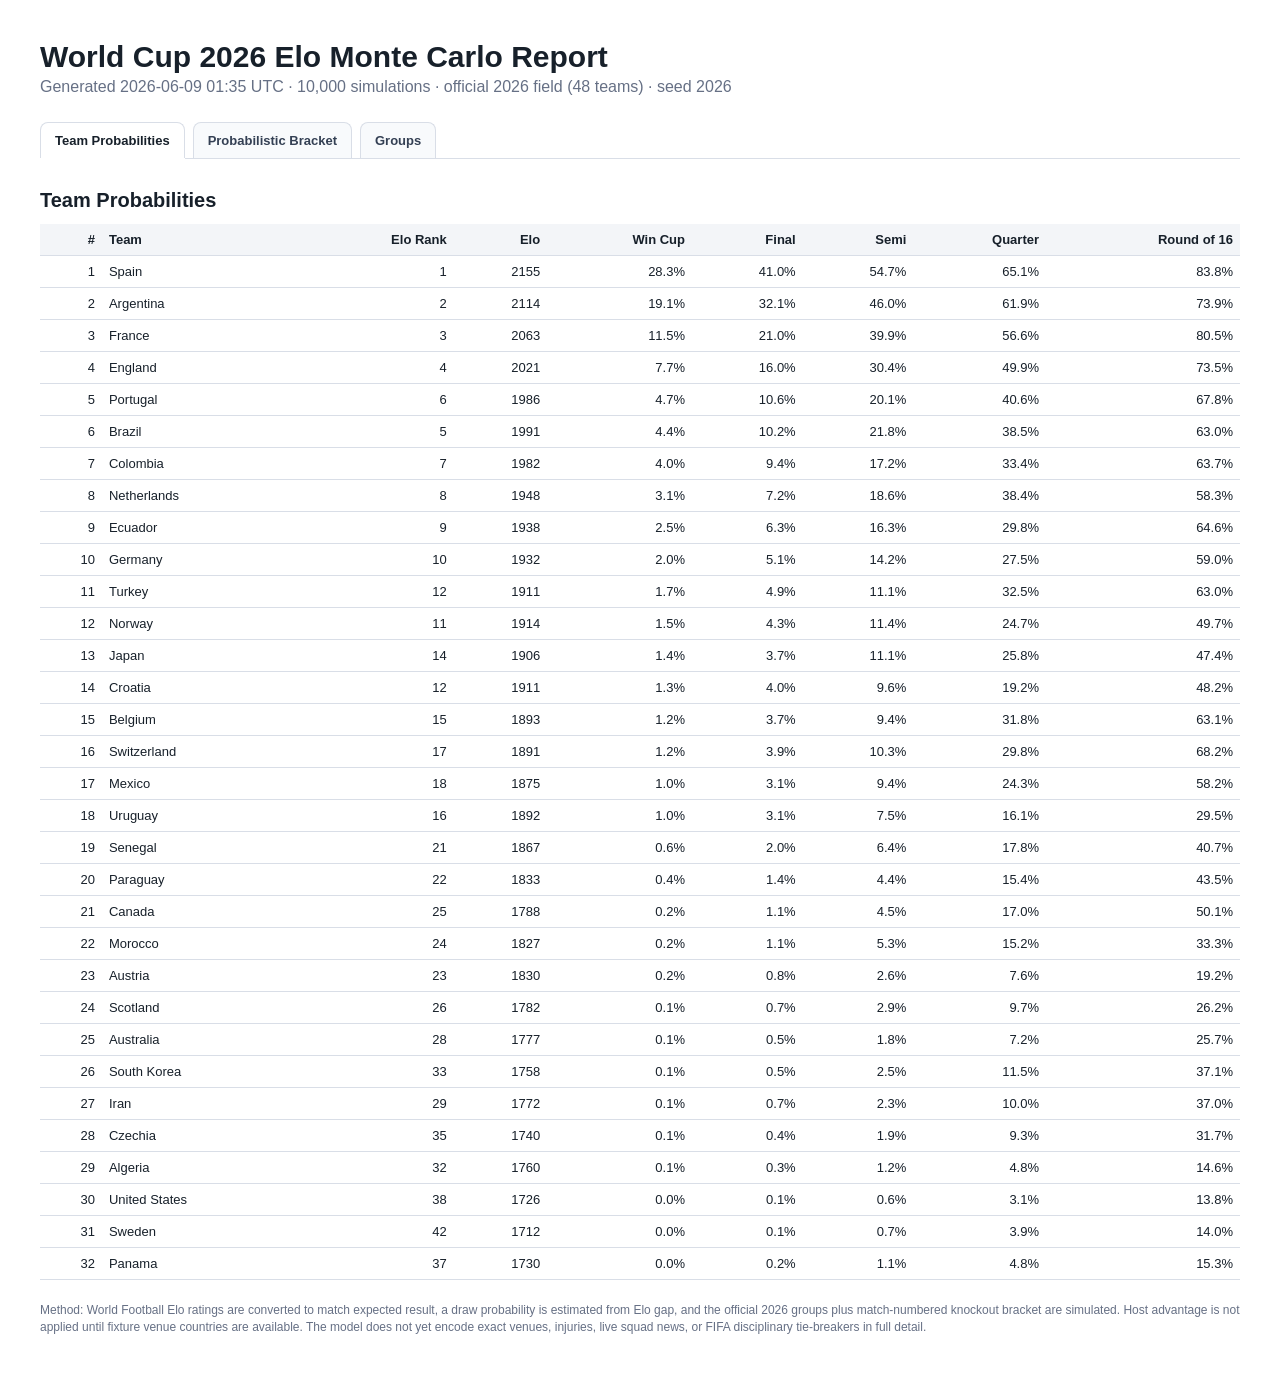
==== commit 6e14d652: "Fit the draw probability" ====
--- a/reports/monte_carlo_report.html
+++ b/reports/monte_carlo_report.html
@@ -171,7 +171,7 @@
   </head>
   <body>
     <h1>World Cup 2026 Elo Monte Carlo Report</h1>
-    <p class="meta">Generated 2026-06-08 23:03 UTC · 10,000 simulations · official 2026 field (48 teams) · seed 2026</p>
+    <p class="meta">Generated 2026-06-09 01:35 UTC · 10,000 simulations · official 2026 field (48 teams) · seed 2026</p>
     <nav class="tabs" role="tablist" aria-label="Report sections">
       <button class="tab-button" id="tab-probabilities" type="button" role="tab" aria-selected="true" aria-controls="panel-probabilities" data-tab="probabilities">Team Probabilities</button>
       <button class="tab-button" id="tab-bracket" type="button" role="tab" aria-selected="false" aria-controls="panel-bracket" data-tab="bracket">Probabilistic Bracket</button>
@@ -200,11 +200,11 @@
           <td>Spain</td>
           <td>1</td>
           <td>2155</td>
-          <td>28.2%</td>
-          <td>40.9%</td>
-          <td>54.3%</td>
-          <td>64.8%</td>
-          <td>83.4%</td>
+          <td>28.3%</td>
+          <td>41.0%</td>
+          <td>54.7%</td>
+          <td>65.1%</td>
+          <td>83.8%</td>
         </tr>
         
 
@@ -214,10 +214,10 @@
           <td>2</td>
           <td>2114</td>
           <td>19.1%</td>
-          <td>32.0%</td>
-          <td>45.6%</td>
-          <td>61.4%</td>
-          <td>73.4%</td>
+          <td>32.1%</td>
+          <td>46.0%</td>
+          <td>61.9%</td>
+          <td>73.9%</td>
         </tr>
         
 
@@ -227,10 +227,10 @@
           <td>3</td>
           <td>2063</td>
           <td>11.5%</td>
-          <td>20.9%</td>
-          <td>39.7%</td>
-          <td>56.2%</td>
-          <td>79.8%</td>
+          <td>21.0%</td>
+          <td>39.9%</td>
+          <td>56.6%</td>
+          <td>80.5%</td>
         </tr>
         
 
@@ -239,11 +239,11 @@
           <td>England</td>
           <td>4</td>
           <td>2021</td>
-          <td>7.5%</td>
-          <td>15.7%</td>
-          <td>29.8%</td>
-          <td>48.9%</td>
-          <td>72.7%</td>
+          <td>7.7%</td>
+          <td>16.0%</td>
+          <td>30.4%</td>
+          <td>49.9%</td>
+          <td>73.5%</td>
         </tr>
         
 
@@ -252,11 +252,11 @@
           <td>Portugal</td>
           <td>6</td>
           <td>1986</td>
-          <td>4.8%</td>
+          <td>4.7%</td>
           <td>10.6%</td>
-          <td>20.2%</td>
-          <td>40.3%</td>
-          <td>67.5%</td>
+          <td>20.1%</td>
+          <td>40.6%</td>
+          <td>67.8%</td>
         </tr>
         
 
@@ -265,11 +265,11 @@
           <td>Brazil</td>
           <td>5</td>
           <td>1991</td>
-          <td>4.5%</td>
+          <td>4.4%</td>
           <td>10.2%</td>
-          <td>22.0%</td>
-          <td>38.4%</td>
-          <td>62.8%</td>
+          <td>21.8%</td>
+          <td>38.5%</td>
+          <td>63.0%</td>
         </tr>
         
 
@@ -279,10 +279,10 @@
           <td>7</td>
           <td>1982</td>
           <td>4.0%</td>
-          <td>9.2%</td>
-          <td>17.1%</td>
+          <td>9.4%</td>
+          <td>17.2%</td>
           <td>33.4%</td>
-          <td>63.5%</td>
+          <td>63.7%</td>
         </tr>
         
 
@@ -291,11 +291,11 @@
           <td>Netherlands</td>
           <td>8</td>
           <td>1948</td>
-          <td>3.2%</td>
-          <td>7.1%</td>
-          <td>18.4%</td>
-          <td>37.9%</td>
-          <td>58.2%</td>
+          <td>3.1%</td>
+          <td>7.2%</td>
+          <td>18.6%</td>
+          <td>38.4%</td>
+          <td>58.3%</td>
         </tr>
         
 
@@ -305,10 +305,10 @@
           <td>9</td>
           <td>1938</td>
           <td>2.5%</td>
-          <td>6.4%</td>
-          <td>16.1%</td>
-          <td>29.6%</td>
-          <td>63.6%</td>
+          <td>6.3%</td>
+          <td>16.3%</td>
+          <td>29.8%</td>
+          <td>64.6%</td>
         </tr>
         
 
@@ -317,37 +317,37 @@
           <td>Germany</td>
           <td>10</td>
           <td>1932</td>
-          <td>1.9%</td>
-          <td>5.0%</td>
-          <td>14.3%</td>
-          <td>27.7%</td>
-          <td>59.1%</td>
+          <td>2.0%</td>
+          <td>5.1%</td>
+          <td>14.2%</td>
+          <td>27.5%</td>
+          <td>59.0%</td>
         </tr>
         
 
         <tr>
           <td>11</td>
+          <td>Turkey</td>
+          <td>12</td>
+          <td>1911</td>
+          <td>1.7%</td>
+          <td>4.9%</td>
+          <td>11.1%</td>
+          <td>32.5%</td>
+          <td>63.0%</td>
+        </tr>
+        
+
+        <tr>
+          <td>12</td>
           <td>Norway</td>
           <td>11</td>
           <td>1914</td>
-          <td>1.6%</td>
-          <td>4.5%</td>
-          <td>12.0%</td>
-          <td>25.1%</td>
-          <td>50.5%</td>
-        </tr>
-        
-
-        <tr>
-          <td>12</td>
-          <td>Turkey</td>
-          <td>12</td>
-          <td>1911</td>
-          <td>1.6%</td>
-          <td>4.8%</td>
-          <td>11.1%</td>
-          <td>32.0%</td>
-          <td>61.7%</td>
+          <td>1.5%</td>
+          <td>4.3%</td>
+          <td>11.4%</td>
+          <td>24.7%</td>
+          <td>49.7%</td>
         </tr>
         
 
@@ -356,11 +356,11 @@
           <td>Japan</td>
           <td>14</td>
           <td>1906</td>
-          <td>1.5%</td>
-          <td>3.9%</td>
-          <td>11.4%</td>
-          <td>26.1%</td>
-          <td>48.0%</td>
+          <td>1.4%</td>
+          <td>3.7%</td>
+          <td>11.1%</td>
+          <td>25.8%</td>
+          <td>47.4%</td>
         </tr>
         
 
@@ -369,11 +369,11 @@
           <td>Croatia</td>
           <td>12</td>
           <td>1911</td>
-          <td>1.4%</td>
-          <td>4.2%</td>
-          <td>10.0%</td>
-          <td>20.1%</td>
-          <td>48.7%</td>
+          <td>1.3%</td>
+          <td>4.0%</td>
+          <td>9.6%</td>
+          <td>19.2%</td>
+          <td>48.2%</td>
         </tr>
         
 
@@ -383,10 +383,10 @@
           <td>15</td>
           <td>1893</td>
           <td>1.2%</td>
-          <td>3.8%</td>
+          <td>3.7%</td>
           <td>9.4%</td>
-          <td>31.2%</td>
-          <td>62.7%</td>
+          <td>31.8%</td>
+          <td>63.1%</td>
         </tr>
         
 
@@ -396,10 +396,10 @@
           <td>17</td>
           <td>1891</td>
           <td>1.2%</td>
-          <td>3.8%</td>
-          <td>10.2%</td>
-          <td>29.9%</td>
-          <td>68.0%</td>
+          <td>3.9%</td>
+          <td>10.3%</td>
+          <td>29.8%</td>
+          <td>68.2%</td>
         </tr>
         
 
@@ -409,10 +409,10 @@
           <td>18</td>
           <td>1875</td>
           <td>1.0%</td>
-          <td>3.0%</td>
+          <td>3.1%</td>
           <td>9.4%</td>
           <td>24.3%</td>
-          <td>57.9%</td>
+          <td>58.2%</td>
         </tr>
         
 
@@ -422,10 +422,10 @@
           <td>16</td>
           <td>1892</td>
           <td>1.0%</td>
-          <td>3.4%</td>
-          <td>7.8%</td>
-          <td>16.6%</td>
-          <td>30.2%</td>
+          <td>3.1%</td>
+          <td>7.5%</td>
+          <td>16.1%</td>
+          <td>29.5%</td>
         </tr>
         
 
@@ -434,11 +434,11 @@
           <td>Senegal</td>
           <td>21</td>
           <td>1867</td>
-          <td>0.5%</td>
-          <td>1.9%</td>
-          <td>6.3%</td>
-          <td>18.1%</td>
-          <td>41.4%</td>
+          <td>0.6%</td>
+          <td>2.0%</td>
+          <td>6.4%</td>
+          <td>17.8%</td>
+          <td>40.7%</td>
         </tr>
         
 
@@ -448,49 +448,49 @@
           <td>22</td>
           <td>1833</td>
           <td>0.4%</td>
-          <td>1.6%</td>
+          <td>1.4%</td>
           <td>4.4%</td>
-          <td>15.2%</td>
-          <td>43.3%</td>
+          <td>15.4%</td>
+          <td>43.5%</td>
         </tr>
         
 
         <tr>
           <td>21</td>
-          <td>Morocco</td>
-          <td>24</td>
-          <td>1827</td>
-          <td>0.2%</td>
-          <td>1.3%</td>
-          <td>5.5%</td>
-          <td>15.3%</td>
-          <td>33.7%</td>
-        </tr>
-        
-
-        <tr>
-          <td>22</td>
-          <td>Austria</td>
-          <td>23</td>
-          <td>1830</td>
-          <td>0.2%</td>
-          <td>0.9%</td>
-          <td>2.8%</td>
-          <td>8.2%</td>
-          <td>20.4%</td>
-        </tr>
-        
-
-        <tr>
-          <td>23</td>
           <td>Canada</td>
           <td>25</td>
           <td>1788</td>
           <td>0.2%</td>
           <td>1.1%</td>
           <td>4.5%</td>
-          <td>17.3%</td>
-          <td>50.4%</td>
+          <td>17.0%</td>
+          <td>50.1%</td>
+        </tr>
+        
+
+        <tr>
+          <td>22</td>
+          <td>Morocco</td>
+          <td>24</td>
+          <td>1827</td>
+          <td>0.2%</td>
+          <td>1.1%</td>
+          <td>5.3%</td>
+          <td>15.2%</td>
+          <td>33.3%</td>
+        </tr>
+        
+
+        <tr>
+          <td>23</td>
+          <td>Austria</td>
+          <td>23</td>
+          <td>1830</td>
+          <td>0.2%</td>
+          <td>0.8%</td>
+          <td>2.6%</td>
+          <td>7.6%</td>
+          <td>19.2%</td>
         </tr>
         
 
@@ -500,23 +500,23 @@
           <td>26</td>
           <td>1782</td>
           <td>0.1%</td>
-          <td>0.6%</td>
-          <td>2.8%</td>
-          <td>10.0%</td>
-          <td>26.8%</td>
+          <td>0.7%</td>
+          <td>2.9%</td>
+          <td>9.7%</td>
+          <td>26.2%</td>
         </tr>
         
 
         <tr>
           <td>25</td>
-          <td>Iran</td>
-          <td>29</td>
-          <td>1772</td>
+          <td>Australia</td>
+          <td>28</td>
+          <td>1777</td>
           <td>0.1%</td>
-          <td>0.7%</td>
-          <td>2.4%</td>
-          <td>9.9%</td>
-          <td>37.4%</td>
+          <td>0.5%</td>
+          <td>1.8%</td>
+          <td>7.2%</td>
+          <td>25.7%</td>
         </tr>
         
 
@@ -527,7 +527,7 @@
           <td>1758</td>
           <td>0.1%</td>
           <td>0.5%</td>
-          <td>2.4%</td>
+          <td>2.5%</td>
           <td>11.5%</td>
           <td>37.1%</td>
         </tr>
@@ -535,14 +535,14 @@
 
         <tr>
           <td>27</td>
-          <td>Australia</td>
-          <td>28</td>
-          <td>1777</td>
+          <td>Iran</td>
+          <td>29</td>
+          <td>1772</td>
           <td>0.1%</td>
-          <td>0.5%</td>
-          <td>1.9%</td>
-          <td>7.5%</td>
-          <td>26.6%</td>
+          <td>0.7%</td>
+          <td>2.3%</td>
+          <td>10.0%</td>
+          <td>37.0%</td>
         </tr>
         
 
@@ -554,47 +554,47 @@
           <td>0.1%</td>
           <td>0.4%</td>
           <td>1.9%</td>
-          <td>9.5%</td>
-          <td>31.9%</td>
+          <td>9.3%</td>
+          <td>31.7%</td>
         </tr>
         
 
         <tr>
           <td>29</td>
+          <td>Algeria</td>
+          <td>32</td>
+          <td>1760</td>
+          <td>0.1%</td>
+          <td>0.3%</td>
+          <td>1.2%</td>
+          <td>4.8%</td>
+          <td>14.6%</td>
+        </tr>
+        
+
+        <tr>
+          <td>30</td>
           <td>United States</td>
           <td>38</td>
           <td>1726</td>
           <td>0.0%</td>
-          <td>0.2%</td>
-          <td>0.7%</td>
-          <td>3.3%</td>
-          <td>14.0%</td>
-        </tr>
-        
-
-        <tr>
-          <td>30</td>
+          <td>0.1%</td>
+          <td>0.6%</td>
+          <td>3.1%</td>
+          <td>13.8%</td>
+        </tr>
+        
+
+        <tr>
+          <td>31</td>
           <td>Sweden</td>
           <td>42</td>
           <td>1712</td>
           <td>0.0%</td>
           <td>0.1%</td>
           <td>0.7%</td>
-          <td>3.8%</td>
-          <td>14.2%</td>
-        </tr>
-        
-
-        <tr>
-          <td>31</td>
-          <td>Algeria</td>
-          <td>32</td>
-          <td>1760</td>
-          <td>0.0%</td>
-          <td>0.3%</td>
-          <td>1.2%</td>
-          <td>5.1%</td>
-          <td>15.3%</td>
+          <td>3.9%</td>
+          <td>14.0%</td>
         </tr>
         
 
@@ -605,9 +605,9 @@
           <td>1730</td>
           <td>0.0%</td>
           <td>0.2%</td>
-          <td>1.2%</td>
-          <td>5.0%</td>
-          <td>15.8%</td>
+          <td>1.1%</td>
+          <td>4.8%</td>
+          <td>15.3%</td>
         </tr>
         
         </tbody>
@@ -634,129 +634,129 @@
                 <tr>
                   <td>M73</td>
                   <td>Runner-up Group A<br /><span class="subtle">Runner-up Group B</span></td>
-                  <td>Canada 59.2%<br />South Korea 42.8%<br />Czechia 30.7%<br />Switzerland 24.5%</td>
-                  <td>Canada v South Korea 25.3% <span class="subtle">(Canada 55.1% / South Korea 44.9%)</span><br />Canada v Czechia 17.8% <span class="subtle">(Canada 55.9% / Czechia 44.1%)</span><br />Canada v Mexico 13.5% <span class="subtle">(Canada 37.4% / Mexico 62.6%)</span></td>
-                  <td>Canada<br /><span class="subtle">wins match 31.2%; if appears 52.8%</span></td>
+                  <td>Canada 61.6%<br />South Korea 43.4%<br />Czechia 31.0%<br />Switzerland 22.9%</td>
+                  <td>Canada v South Korea 26.7% <span class="subtle">(Canada 54.7% / South Korea 45.3%)</span><br />Canada v Czechia 18.7% <span class="subtle">(Canada 55.6% / Czechia 44.4%)</span><br />Canada v Mexico 13.9% <span class="subtle">(Canada 37.3% / Mexico 62.7%)</span></td>
+                  <td>Canada<br /><span class="subtle">wins match 32.2%; if appears 52.4%</span></td>
                 </tr>
                 
                 <tr>
                   <td>M74</td>
                   <td>Winner Group E<br /><span class="subtle">Third place Group A/B/C/D/F</span></td>
-                  <td>Ecuador 58.4%<br />Germany 37.9%<br />Australia 13.0%<br />Scotland 11.8%</td>
-                  <td>Australia v Ecuador 7.6% <span class="subtle">(Australia 29.4% / Ecuador 70.6%)</span><br />Ecuador v Scotland 7.1% <span class="subtle">(Ecuador 70.4% / Scotland 29.6%)</span><br />Czechia v Ecuador 6.9% <span class="subtle">(Czechia 22.2% / Ecuador 77.8%)</span></td>
-                  <td>Ecuador<br /><span class="subtle">wins match 42.4%; if appears 72.5%</span></td>
+                  <td>Ecuador 59.2%<br />Germany 37.4%<br />Czechia 12.0%<br />Australia 12.0%</td>
+                  <td>Czechia v Ecuador 7.3% <span class="subtle">(Czechia 23.1% / Ecuador 76.9%)</span><br />Australia v Ecuador 7.3% <span class="subtle">(Australia 30.0% / Ecuador 70.0%)</span><br />Ecuador v Scotland 7.2% <span class="subtle">(Ecuador 71.5% / Scotland 28.5%)</span></td>
+                  <td>Ecuador<br /><span class="subtle">wins match 43.5%; if appears 73.4%</span></td>
                 </tr>
                 
                 <tr>
                   <td>M75</td>
                   <td>Winner Group F<br /><span class="subtle">Runner-up Group C</span></td>
-                  <td>Netherlands 62.1%<br />Morocco 50.4%<br />Japan 32.0%<br />Scotland 28.1%</td>
-                  <td>Morocco v Netherlands 30.8% <span class="subtle">(Morocco 32.7% / Netherlands 67.3%)</span><br />Netherlands v Scotland 17.6% <span class="subtle">(Netherlands 72.6% / Scotland 27.4%)</span><br />Japan v Morocco 16.5% <span class="subtle">(Japan 60.4% / Morocco 39.6%)</span></td>
-                  <td>Netherlands<br /><span class="subtle">wins match 40.4%; if appears 65.1%</span></td>
+                  <td>Netherlands 63.1%<br />Morocco 51.8%<br />Japan 31.4%<br />Scotland 28.1%</td>
+                  <td>Morocco v Netherlands 32.2% <span class="subtle">(Morocco 32.2% / Netherlands 67.8%)</span><br />Netherlands v Scotland 17.9% <span class="subtle">(Netherlands 72.3% / Scotland 27.7%)</span><br />Japan v Morocco 16.6% <span class="subtle">(Japan 60.2% / Morocco 39.8%)</span></td>
+                  <td>Netherlands<br /><span class="subtle">wins match 41.4%; if appears 65.6%</span></td>
                 </tr>
                 
                 <tr>
                   <td>M76</td>
                   <td>Winner Group C<br /><span class="subtle">Runner-up Group F</span></td>
-                  <td>Brazil 74.6%<br />Japan 51.2%<br />Netherlands 28.5%<br />Morocco 15.7%</td>
-                  <td>Brazil v Japan 38.0% <span class="subtle">(Brazil 61.3% / Japan 38.7%)</span><br />Brazil v Netherlands 21.4% <span class="subtle">(Brazil 56.4% / Netherlands 43.6%)</span><br />Brazil v Sweden 11.4% <span class="subtle">(Brazil 83.3% / Sweden 16.7%)</span></td>
-                  <td>Brazil<br /><span class="subtle">wins match 48.4%; if appears 64.9%</span></td>
+                  <td>Brazil 76.5%<br />Japan 52.9%<br />Netherlands 28.0%<br />Morocco 14.3%</td>
+                  <td>Brazil v Japan 40.4% <span class="subtle">(Brazil 61.7% / Japan 38.3%)</span><br />Brazil v Netherlands 21.7% <span class="subtle">(Brazil 56.6% / Netherlands 43.4%)</span><br />Brazil v Sweden 10.7% <span class="subtle">(Brazil 83.2% / Sweden 16.8%)</span></td>
+                  <td>Brazil<br /><span class="subtle">wins match 49.6%; if appears 64.8%</span></td>
                 </tr>
                 
                 <tr>
                   <td>M77</td>
                   <td>Winner Group I<br /><span class="subtle">Third place Group C/D/F/G/H</span></td>
-                  <td>France 73.4%<br />Norway 16.6%<br />Scotland 13.8%<br />Australia 12.1%</td>
-                  <td>France v Scotland 10.3% <span class="subtle">(France 82.3% / Scotland 17.7%)</span><br />Australia v France 8.8% <span class="subtle">(Australia 17.2% / France 82.8%)</span><br />Egypt v France 8.6% <span class="subtle">(Egypt 9.4% / France 90.6%)</span></td>
-                  <td>France<br /><span class="subtle">wins match 61.3%; if appears 83.6%</span></td>
+                  <td>France 75.0%<br />Norway 15.6%<br />Scotland 13.6%<br />Egypt 12.1%</td>
+                  <td>France v Scotland 10.4% <span class="subtle">(France 84.4% / Scotland 15.6%)</span><br />Egypt v France 9.1% <span class="subtle">(Egypt 9.8% / France 90.2%)</span><br />Australia v France 8.8% <span class="subtle">(Australia 17.0% / France 83.0%)</span></td>
+                  <td>France<br /><span class="subtle">wins match 63.1%; if appears 84.0%</span></td>
                 </tr>
                 
                 <tr>
                   <td>M78</td>
                   <td>Runner-up Group E<br /><span class="subtle">Runner-up Group I</span></td>
-                  <td>Germany 52.2%<br />Norway 49.7%<br />Ecuador 33.0%<br />Senegal 28.0%</td>
-                  <td>Germany v Norway 25.8% <span class="subtle">(Germany 53.3% / Norway 46.7%)</span><br />Ecuador v Norway 16.6% <span class="subtle">(Ecuador 52.1% / Norway 47.9%)</span><br />Germany v Senegal 14.7% <span class="subtle">(Germany 59.6% / Senegal 40.4%)</span></td>
-                  <td>Germany<br /><span class="subtle">wins match 26.8%; if appears 51.3%</span></td>
+                  <td>Germany 53.5%<br />Norway 51.1%<br />Ecuador 32.6%<br />Senegal 28.1%</td>
+                  <td>Germany v Norway 27.7% <span class="subtle">(Germany 54.6% / Norway 45.4%)</span><br />Ecuador v Norway 16.5% <span class="subtle">(Ecuador 52.0% / Norway 48.0%)</span><br />Germany v Senegal 14.8% <span class="subtle">(Germany 58.9% / Senegal 41.1%)</span></td>
+                  <td>Germany<br /><span class="subtle">wins match 27.7%; if appears 51.7%</span></td>
                 </tr>
                 
                 <tr>
                   <td>M79</td>
                   <td>Winner Group A<br /><span class="subtle">Third place Group C/E/F/H/I</span></td>
-                  <td>Mexico 66.0%<br />South Korea 19.1%<br />Scotland 19.0%<br />Senegal 15.7%</td>
-                  <td>Mexico v Scotland 12.4% <span class="subtle">(Mexico 63.4% / Scotland 36.6%)</span><br />Mexico v Senegal 10.6% <span class="subtle">(Mexico 51.8% / Senegal 48.2%)</span><br />Ivory Coast v Mexico 7.0% <span class="subtle">(Ivory Coast 26.3% / Mexico 73.7%)</span></td>
-                  <td>Mexico<br /><span class="subtle">wins match 39.4%; if appears 59.7%</span></td>
+                  <td>Mexico 67.0%<br />Scotland 18.4%<br />South Korea 18.4%<br />Senegal 16.1%</td>
+                  <td>Mexico v Scotland 12.2% <span class="subtle">(Mexico 62.3% / Scotland 37.7%)</span><br />Mexico v Senegal 10.8% <span class="subtle">(Mexico 54.0% / Senegal 46.0%)</span><br />Ivory Coast v Mexico 8.2% <span class="subtle">(Ivory Coast 27.9% / Mexico 72.1%)</span></td>
+                  <td>Mexico<br /><span class="subtle">wins match 40.4%; if appears 60.3%</span></td>
                 </tr>
                 
                 <tr>
                   <td>M80</td>
                   <td>Winner Group L<br /><span class="subtle">Third place Group E/H/I/J/K</span></td>
-                  <td>England 73.3%<br />Uzbekistan 34.8%<br />Croatia 23.5%<br />DR Congo 16.6%</td>
-                  <td>England v Uzbekistan 25.8% <span class="subtle">(England 85.0% / Uzbekistan 15.0%)</span><br />DR Congo v England 12.1% <span class="subtle">(DR Congo 11.2% / England 88.8%)</span><br />Croatia v Uzbekistan 8.0% <span class="subtle">(Croatia 76.7% / Uzbekistan 23.3%)</span></td>
-                  <td>England<br /><span class="subtle">wins match 57.4%; if appears 78.3%</span></td>
+                  <td>England 74.6%<br />Uzbekistan 34.1%<br />Croatia 22.2%<br />DR Congo 17.0%</td>
+                  <td>England v Uzbekistan 26.0% <span class="subtle">(England 84.6% / Uzbekistan 15.4%)</span><br />DR Congo v England 12.5% <span class="subtle">(DR Congo 11.4% / England 88.6%)</span><br />Croatia v Uzbekistan 7.1% <span class="subtle">(Croatia 76.9% / Uzbekistan 23.1%)</span></td>
+                  <td>England<br /><span class="subtle">wins match 58.7%; if appears 78.7%</span></td>
                 </tr>
                 
                 <tr>
                   <td>M81</td>
                   <td>Winner Group D<br /><span class="subtle">Third place Group B/E/F/I/J</span></td>
-                  <td>Turkey 58.2%<br />Paraguay 23.7%<br />Bosnia and Herzegovina 20.9%<br />Australia 11.9%</td>
-                  <td>Bosnia and Herzegovina v Turkey 12.2% <span class="subtle">(Bosnia and Herzegovina 14.0% / Turkey 86.0%)</span><br />Algeria v Turkey 6.3% <span class="subtle">(Algeria 27.4% / Turkey 72.6%)</span><br />Sweden v Turkey 5.3% <span class="subtle">(Sweden 27.2% / Turkey 72.8%)</span></td>
-                  <td>Turkey<br /><span class="subtle">wins match 41.2%; if appears 70.8%</span></td>
+                  <td>Turkey 59.0%<br />Bosnia and Herzegovina 25.4%<br />Paraguay 23.5%<br />Australia 11.6%</td>
+                  <td>Bosnia and Herzegovina v Turkey 14.8% <span class="subtle">(Bosnia and Herzegovina 12.9% / Turkey 87.1%)</span><br />Bosnia and Herzegovina v Paraguay 6.1% <span class="subtle">(Bosnia and Herzegovina 23.8% / Paraguay 76.2%)</span><br />Algeria v Turkey 5.8% <span class="subtle">(Algeria 30.3% / Turkey 69.7%)</span></td>
+                  <td>Turkey<br /><span class="subtle">wins match 42.9%; if appears 72.7%</span></td>
                 </tr>
                 
                 <tr>
                   <td>M82</td>
                   <td>Winner Group G<br /><span class="subtle">Third place Group A/E/H/I/J</span></td>
-                  <td>Belgium 69.1%<br />Czechia 26.3%<br />Iran 21.0%<br />South Korea 17.1%</td>
-                  <td>Belgium v Czechia 18.2% <span class="subtle">(Belgium 70.8% / Czechia 29.2%)</span><br />Belgium v South Korea 11.9% <span class="subtle">(Belgium 68.5% / South Korea 31.5%)</span><br />Czechia v Iran 5.5% <span class="subtle">(Czechia 46.2% / Iran 53.8%)</span></td>
-                  <td>Belgium<br /><span class="subtle">wins match 46.9%; if appears 67.8%</span></td>
+                  <td>Belgium 70.7%<br />Czechia 24.7%<br />Iran 20.0%<br />South Korea 16.6%</td>
+                  <td>Belgium v Czechia 17.3% <span class="subtle">(Belgium 69.9% / Czechia 30.1%)</span><br />Belgium v South Korea 11.5% <span class="subtle">(Belgium 67.6% / South Korea 32.4%)</span><br />Belgium v Ivory Coast 6.1% <span class="subtle">(Belgium 73.2% / Ivory Coast 26.8%)</span></td>
+                  <td>Belgium<br /><span class="subtle">wins match 48.4%; if appears 68.4%</span></td>
                 </tr>
                 
                 <tr>
                   <td>M83</td>
                   <td>Runner-up Group K<br /><span class="subtle">Runner-up Group L</span></td>
-                  <td>Croatia 60.3%<br />Colombia 50.0%<br />Portugal 34.7%<br />England 22.3%</td>
-                  <td>Colombia v Croatia 29.9% <span class="subtle">(Colombia 60.2% / Croatia 39.8%)</span><br />Croatia v Portugal 21.3% <span class="subtle">(Croatia 40.4% / Portugal 59.6%)</span><br />Colombia v England 11.4% <span class="subtle">(Colombia 44.5% / England 55.5%)</span></td>
-                  <td>Colombia<br /><span class="subtle">wins match 30.3%; if appears 60.5%</span></td>
+                  <td>Croatia 62.5%<br />Colombia 51.6%<br />Portugal 34.0%<br />England 21.0%</td>
+                  <td>Colombia v Croatia 32.0% <span class="subtle">(Colombia 60.2% / Croatia 39.8%)</span><br />Croatia v Portugal 21.6% <span class="subtle">(Croatia 40.0% / Portugal 60.0%)</span><br />Colombia v England 10.9% <span class="subtle">(Colombia 43.8% / England 56.2%)</span></td>
+                  <td>Colombia<br /><span class="subtle">wins match 31.3%; if appears 60.6%</span></td>
                 </tr>
                 
                 <tr>
                   <td>M84</td>
                   <td>Winner Group H<br /><span class="subtle">Runner-up Group J</span></td>
-                  <td>Spain 89.6%<br />Austria 54.5%<br />Algeria 25.0%<br />Jordan 11.5%</td>
-                  <td>Austria v Spain 49.0% <span class="subtle">(Austria 13.4% / Spain 86.6%)</span><br />Algeria v Spain 22.3% <span class="subtle">(Algeria 8.4% / Spain 91.6%)</span><br />Jordan v Spain 10.3% <span class="subtle">(Jordan 6.4% / Spain 93.6%)</span></td>
-                  <td>Spain<br /><span class="subtle">wins match 77.4%; if appears 86.3%</span></td>
+                  <td>Spain 90.8%<br />Austria 56.4%<br />Algeria 24.6%<br />Jordan 10.7%</td>
+                  <td>Austria v Spain 51.5% <span class="subtle">(Austria 13.1% / Spain 86.9%)</span><br />Algeria v Spain 22.1% <span class="subtle">(Algeria 8.7% / Spain 91.3%)</span><br />Jordan v Spain 9.7% <span class="subtle">(Jordan 7.3% / Spain 92.7%)</span></td>
+                  <td>Spain<br /><span class="subtle">wins match 78.4%; if appears 86.4%</span></td>
                 </tr>
                 
                 <tr>
                   <td>M85</td>
                   <td>Winner Group B<br /><span class="subtle">Third place Group E/F/G/I/J</span></td>
-                  <td>Switzerland 70.6%<br />Canada 25.9%<br />Egypt 22.3%<br />Iran 11.7%</td>
-                  <td>Egypt v Switzerland 16.0% <span class="subtle">(Egypt 26.2% / Switzerland 73.8%)</span><br />Iran v Switzerland 8.1% <span class="subtle">(Iran 33.5% / Switzerland 66.5%)</span><br />Sweden v Switzerland 7.1% <span class="subtle">(Sweden 26.8% / Switzerland 73.2%)</span></td>
-                  <td>Switzerland<br /><span class="subtle">wins match 49.6%; if appears 70.3%</span></td>
+                  <td>Switzerland 72.3%<br />Canada 24.3%<br />Egypt 22.0%<br />Iran 10.7%</td>
+                  <td>Egypt v Switzerland 16.0% <span class="subtle">(Egypt 26.5% / Switzerland 73.5%)</span><br />Iran v Switzerland 7.7% <span class="subtle">(Iran 36.2% / Switzerland 63.8%)</span><br />Ivory Coast v Switzerland 7.3% <span class="subtle">(Ivory Coast 21.6% / Switzerland 78.4%)</span></td>
+                  <td>Switzerland<br /><span class="subtle">wins match 50.8%; if appears 70.3%</span></td>
                 </tr>
                 
                 <tr>
                   <td>M86</td>
                   <td>Winner Group J<br /><span class="subtle">Runner-up Group H</span></td>
-                  <td>Argentina 89.5%<br />Uruguay 80.3%<br />Spain 10.2%<br />Austria 7.7%</td>
-                  <td>Argentina v Uruguay 71.8% <span class="subtle">(Argentina 78.1% / Uruguay 21.9%)</span><br />Argentina v Spain 9.1% <span class="subtle">(Argentina 45.5% / Spain 54.5%)</span><br />Austria v Uruguay 6.3% <span class="subtle">(Austria 40.1% / Uruguay 59.9%)</span></td>
-                  <td>Argentina<br /><span class="subtle">wins match 68.6%; if appears 76.6%</span></td>
+                  <td>Argentina 90.1%<br />Uruguay 81.6%<br />Spain 9.1%<br />Austria 7.0%</td>
+                  <td>Argentina v Uruguay 73.7% <span class="subtle">(Argentina 78.1% / Uruguay 21.9%)</span><br />Argentina v Spain 8.1% <span class="subtle">(Argentina 45.6% / Spain 54.4%)</span><br />Austria v Uruguay 5.7% <span class="subtle">(Austria 40.4% / Uruguay 59.6%)</span></td>
+                  <td>Argentina<br /><span class="subtle">wins match 69.3%; if appears 76.9%</span></td>
                 </tr>
                 
                 <tr>
                   <td>M87</td>
                   <td>Winner Group K<br /><span class="subtle">Third place Group D/E/I/J/L</span></td>
-                  <td>Portugal 57.1%<br />Panama 52.0%<br />Colombia 39.6%<br />Croatia 12.6%</td>
-                  <td>Panama v Portugal 29.7% <span class="subtle">(Panama 18.2% / Portugal 81.8%)</span><br />Colombia v Panama 20.6% <span class="subtle">(Colombia 80.0% / Panama 20.0%)</span><br />Croatia v Portugal 7.4% <span class="subtle">(Croatia 37.6% / Portugal 62.4%)</span></td>
-                  <td>Portugal<br /><span class="subtle">wins match 43.7%; if appears 76.5%</span></td>
+                  <td>Portugal 58.2%<br />Panama 52.5%<br />Colombia 38.8%<br />Croatia 11.8%</td>
+                  <td>Panama v Portugal 30.5% <span class="subtle">(Panama 17.7% / Portugal 82.3%)</span><br />Colombia v Panama 20.5% <span class="subtle">(Colombia 80.0% / Panama 20.0%)</span><br />Croatia v Portugal 7.2% <span class="subtle">(Croatia 39.5% / Portugal 60.5%)</span></td>
+                  <td>Portugal<br /><span class="subtle">wins match 44.5%; if appears 76.5%</span></td>
                 </tr>
                 
                 <tr>
                   <td>M88</td>
                   <td>Runner-up Group D<br /><span class="subtle">Runner-up Group G</span></td>
-                  <td>Iran 48.1%<br />Paraguay 39.4%<br />Egypt 23.6%<br />Turkey 23.4%</td>
-                  <td>Iran v Paraguay 18.8% <span class="subtle">(Iran 41.2% / Paraguay 58.8%)</span><br />Iran v Turkey 11.3% <span class="subtle">(Iran 30.0% / Turkey 70.0%)</span><br />Australia v Iran 11.3% <span class="subtle">(Australia 51.5% / Iran 48.5%)</span></td>
-                  <td>Paraguay<br /><span class="subtle">wins match 22.9%; if appears 58.1%</span></td>
+                  <td>Iran 49.5%<br />Paraguay 40.0%<br />Turkey 23.6%<br />Egypt 23.6%</td>
+                  <td>Iran v Paraguay 19.7% <span class="subtle">(Iran 40.4% / Paraguay 59.6%)</span><br />Iran v Turkey 11.8% <span class="subtle">(Iran 30.2% / Turkey 69.8%)</span><br />Australia v Iran 11.3% <span class="subtle">(Australia 52.0% / Iran 48.0%)</span></td>
+                  <td>Paraguay<br /><span class="subtle">wins match 23.7%; if appears 59.2%</span></td>
                 </tr>
                 
                 </tbody>
@@ -781,65 +781,65 @@
                 <tr>
                   <td>M89</td>
                   <td>W74<br /><span class="subtle">W77</span></td>
-                  <td>France 61.3%<br />Ecuador 42.4%<br />Germany 27.3%<br />Norway 11.5%</td>
-                  <td>Ecuador v France 26.1% <span class="subtle">(Ecuador 32.4% / France 67.6%)</span><br />France v Germany 16.9% <span class="subtle">(France 66.7% / Germany 33.3%)</span><br />Ecuador v Norway 4.8% <span class="subtle">(Ecuador 52.1% / Norway 47.9%)</span></td>
-                  <td>France<br /><span class="subtle">wins match 43.7%; if appears 71.3%</span></td>
+                  <td>France 63.1%<br />Ecuador 43.5%<br />Germany 26.7%<br />Norway 10.8%</td>
+                  <td>Ecuador v France 27.7% <span class="subtle">(Ecuador 32.7% / France 67.3%)</span><br />France v Germany 17.1% <span class="subtle">(France 66.7% / Germany 33.3%)</span><br />Ecuador v Norway 4.5% <span class="subtle">(Ecuador 53.6% / Norway 46.4%)</span></td>
+                  <td>France<br /><span class="subtle">wins match 44.9%; if appears 71.1%</span></td>
                 </tr>
                 
                 <tr>
                   <td>M90</td>
                   <td>W73<br /><span class="subtle">W75</span></td>
-                  <td>Netherlands 40.4%<br />Canada 31.2%<br />South Korea 20.0%<br />Japan 19.0%</td>
-                  <td>Canada v Netherlands 12.8% <span class="subtle">(Canada 27.3% / Netherlands 72.7%)</span><br />Netherlands v South Korea 7.7% <span class="subtle">(Netherlands 74.4% / South Korea 25.6%)</span><br />Netherlands v Switzerland 6.9% <span class="subtle">(Netherlands 60.8% / Switzerland 39.2%)</span></td>
-                  <td>Netherlands<br /><span class="subtle">wins match 28.6%; if appears 70.8%</span></td>
+                  <td>Netherlands 41.4%<br />Canada 32.2%<br />South Korea 20.5%<br />Morocco 19.0%</td>
+                  <td>Canada v Netherlands 13.3% <span class="subtle">(Canada 26.8% / Netherlands 73.2%)</span><br />Netherlands v South Korea 8.2% <span class="subtle">(Netherlands 74.5% / South Korea 25.5%)</span><br />Netherlands v Switzerland 6.8% <span class="subtle">(Netherlands 59.2% / Switzerland 40.8%)</span></td>
+                  <td>Netherlands<br /><span class="subtle">wins match 29.3%; if appears 70.9%</span></td>
                 </tr>
                 
                 <tr>
                   <td>M91</td>
                   <td>W76<br /><span class="subtle">W78</span></td>
-                  <td>Brazil 48.4%<br />Germany 26.8%<br />Norway 25.8%<br />Japan 23.5%</td>
-                  <td>Brazil v Germany 13.3% <span class="subtle">(Brazil 57.9% / Germany 42.1%)</span><br />Brazil v Norway 12.4% <span class="subtle">(Brazil 61.7% / Norway 38.3%)</span><br />Brazil v Ecuador 8.2% <span class="subtle">(Brazil 57.2% / Ecuador 42.8%)</span></td>
-                  <td>Brazil<br /><span class="subtle">wins match 28.1%; if appears 58.0%</span></td>
+                  <td>Brazil 49.6%<br />Germany 27.7%<br />Norway 26.0%<br />Japan 23.8%</td>
+                  <td>Brazil v Germany 14.0% <span class="subtle">(Brazil 58.4% / Germany 41.6%)</span><br />Brazil v Norway 12.8% <span class="subtle">(Brazil 61.6% / Norway 38.4%)</span><br />Brazil v Ecuador 8.3% <span class="subtle">(Brazil 56.3% / Ecuador 43.7%)</span></td>
+                  <td>Brazil<br /><span class="subtle">wins match 29.0%; if appears 58.5%</span></td>
                 </tr>
                 
                 <tr>
                   <td>M92</td>
                   <td>W79<br /><span class="subtle">W80</span></td>
-                  <td>England 57.4%<br />Mexico 39.4%<br />Croatia 16.1%<br />Senegal 11.2%</td>
-                  <td>England v Mexico 22.7% <span class="subtle">(England 70.2% / Mexico 29.8%)</span><br />Croatia v Mexico 6.2% <span class="subtle">(Croatia 54.0% / Mexico 46.0%)</span><br />England v South Korea 5.0% <span class="subtle">(England 84.3% / South Korea 15.7%)</span></td>
-                  <td>England<br /><span class="subtle">wins match 42.3%; if appears 73.8%</span></td>
+                  <td>England 58.7%<br />Mexico 40.4%<br />Croatia 15.2%<br />Senegal 11.2%</td>
+                  <td>England v Mexico 23.8% <span class="subtle">(England 70.5% / Mexico 29.5%)</span><br />Croatia v Mexico 6.2% <span class="subtle">(Croatia 53.2% / Mexico 46.8%)</span><br />England v Senegal 5.2% <span class="subtle">(England 73.3% / Senegal 26.7%)</span></td>
+                  <td>England<br /><span class="subtle">wins match 43.5%; if appears 74.0%</span></td>
                 </tr>
                 
                 <tr>
                   <td>M93</td>
                   <td>W83<br /><span class="subtle">W84</span></td>
-                  <td>Spain 77.4%<br />Colombia 30.3%<br />Croatia 27.5%<br />Portugal 21.1%</td>
-                  <td>Colombia v Spain 23.4% <span class="subtle">(Colombia 25.0% / Spain 75.0%)</span><br />Croatia v Spain 21.4% <span class="subtle">(Croatia 17.9% / Spain 82.1%)</span><br />Portugal v Spain 16.2% <span class="subtle">(Portugal 29.4% / Spain 70.6%)</span></td>
-                  <td>Spain<br /><span class="subtle">wins match 59.5%; if appears 76.9%</span></td>
+                  <td>Spain 78.4%<br />Colombia 31.3%<br />Croatia 28.0%<br />Portugal 20.6%</td>
+                  <td>Colombia v Spain 24.5% <span class="subtle">(Colombia 24.9% / Spain 75.1%)</span><br />Croatia v Spain 22.1% <span class="subtle">(Croatia 18.0% / Spain 82.0%)</span><br />Portugal v Spain 16.0% <span class="subtle">(Portugal 29.4% / Spain 70.6%)</span></td>
+                  <td>Spain<br /><span class="subtle">wins match 60.3%; if appears 76.9%</span></td>
                 </tr>
                 
                 <tr>
                   <td>M94</td>
                   <td>W81<br /><span class="subtle">W82</span></td>
-                  <td>Belgium 46.9%<br />Turkey 41.2%<br />Paraguay 14.6%<br />Iran 11.1%</td>
-                  <td>Belgium v Turkey 19.8% <span class="subtle">(Belgium 48.2% / Turkey 51.8%)</span><br />Belgium v Paraguay 6.9% <span class="subtle">(Belgium 56.3% / Paraguay 43.7%)</span><br />Iran v Turkey 4.4% <span class="subtle">(Iran 30.8% / Turkey 69.2%)</span></td>
-                  <td>Belgium<br /><span class="subtle">wins match 26.1%; if appears 55.6%</span></td>
+                  <td>Belgium 48.4%<br />Turkey 42.9%<br />Paraguay 14.9%<br />Iran 10.8%</td>
+                  <td>Belgium v Turkey 21.2% <span class="subtle">(Belgium 48.5% / Turkey 51.5%)</span><br />Belgium v Paraguay 7.5% <span class="subtle">(Belgium 56.5% / Paraguay 43.5%)</span><br />Iran v Turkey 4.5% <span class="subtle">(Iran 31.4% / Turkey 68.6%)</span></td>
+                  <td>Belgium<br /><span class="subtle">wins match 27.0%; if appears 55.8%</span></td>
                 </tr>
                 
                 <tr>
                   <td>M95</td>
                   <td>W86<br /><span class="subtle">W88</span></td>
-                  <td>Argentina 68.6%<br />Paraguay 22.9%<br />Uruguay 21.1%<br />Iran 20.3%</td>
-                  <td>Argentina v Paraguay 15.2% <span class="subtle">(Argentina 82.4% / Paraguay 17.6%)</span><br />Argentina v Iran 14.1% <span class="subtle">(Argentina 88.4% / Iran 11.6%)</span><br />Argentina v Turkey 11.3% <span class="subtle">(Argentina 76.5% / Turkey 23.5%)</span></td>
-                  <td>Argentina<br /><span class="subtle">wins match 57.8%; if appears 84.3%</span></td>
+                  <td>Argentina 69.3%<br />Paraguay 23.7%<br />Uruguay 21.2%<br />Iran 20.6%</td>
+                  <td>Argentina v Paraguay 16.1% <span class="subtle">(Argentina 82.0% / Paraguay 18.0%)</span><br />Argentina v Iran 14.5% <span class="subtle">(Argentina 88.6% / Iran 11.4%)</span><br />Argentina v Turkey 11.4% <span class="subtle">(Argentina 77.9% / Turkey 22.1%)</span></td>
+                  <td>Argentina<br /><span class="subtle">wins match 58.6%; if appears 84.4%</span></td>
                 </tr>
                 
                 <tr>
                   <td>M96</td>
                   <td>W85<br /><span class="subtle">W87</span></td>
-                  <td>Switzerland 49.6%<br />Portugal 43.7%<br />Colombia 29.6%<br />Canada 15.3%</td>
-                  <td>Portugal v Switzerland 21.9% <span class="subtle">(Portugal 64.0% / Switzerland 36.0%)</span><br />Colombia v Switzerland 14.8% <span class="subtle">(Colombia 63.3% / Switzerland 36.7%)</span><br />Canada v Portugal 6.2% <span class="subtle">(Canada 27.9% / Portugal 72.1%)</span></td>
-                  <td>Portugal<br /><span class="subtle">wins match 30.7%; if appears 70.2%</span></td>
+                  <td>Switzerland 50.8%<br />Portugal 44.5%<br />Colombia 29.2%<br />Canada 14.2%</td>
+                  <td>Portugal v Switzerland 22.5% <span class="subtle">(Portugal 63.6% / Switzerland 36.4%)</span><br />Colombia v Switzerland 15.0% <span class="subtle">(Colombia 64.6% / Switzerland 35.4%)</span><br />Canada v Portugal 6.1% <span class="subtle">(Canada 26.9% / Portugal 73.1%)</span></td>
+                  <td>Portugal<br /><span class="subtle">wins match 31.1%; if appears 70.0%</span></td>
                 </tr>
                 
                 </tbody>
@@ -864,33 +864,33 @@
                 <tr>
                   <td>M97</td>
                   <td>W89<br /><span class="subtle">W90</span></td>
-                  <td>France 43.7%<br />Netherlands 29.2%<br />Ecuador 18.6%<br />Japan 13.0%</td>
-                  <td>France v Netherlands 12.5% <span class="subtle">(France 63.5% / Netherlands 36.5%)</span><br />Ecuador v Netherlands 5.4% <span class="subtle">(Ecuador 49.9% / Netherlands 50.1%)</span><br />France v Japan 5.2% <span class="subtle">(France 68.4% / Japan 31.6%)</span></td>
-                  <td>France<br /><span class="subtle">wins match 31.5%; if appears 72.2%</span></td>
+                  <td>France 44.9%<br />Netherlands 29.9%<br />Ecuador 18.9%<br />Japan 12.8%</td>
+                  <td>France v Netherlands 13.0% <span class="subtle">(France 63.7% / Netherlands 36.3%)</span><br />Ecuador v Netherlands 5.5% <span class="subtle">(Ecuador 50.5% / Netherlands 49.5%)</span><br />France v Japan 5.4% <span class="subtle">(France 67.5% / Japan 32.5%)</span></td>
+                  <td>France<br /><span class="subtle">wins match 32.3%; if appears 72.0%</span></td>
                 </tr>
                 
                 <tr>
                   <td>M98</td>
                   <td>W93<br /><span class="subtle">W94</span></td>
-                  <td>Spain 59.5%<br />Belgium 26.1%<br />Turkey 24.9%<br />Colombia 10.3%</td>
-                  <td>Belgium v Spain 15.4% <span class="subtle">(Belgium 17.7% / Spain 82.3%)</span><br />Spain v Turkey 14.5% <span class="subtle">(Spain 81.1% / Turkey 18.9%)</span><br />Paraguay v Spain 4.7% <span class="subtle">(Paraguay 11.3% / Spain 88.7%)</span></td>
-                  <td>Spain<br /><span class="subtle">wins match 50.2%; if appears 84.3%</span></td>
+                  <td>Spain 60.3%<br />Belgium 27.0%<br />Turkey 25.7%<br />Colombia 10.4%</td>
+                  <td>Belgium v Spain 16.1% <span class="subtle">(Belgium 17.2% / Spain 82.8%)</span><br />Spain v Turkey 15.5% <span class="subtle">(Spain 80.5% / Turkey 19.5%)</span><br />Paraguay v Spain 4.8% <span class="subtle">(Paraguay 10.6% / Spain 89.4%)</span></td>
+                  <td>Spain<br /><span class="subtle">wins match 51.0%; if appears 84.6%</span></td>
                 </tr>
                 
                 <tr>
                   <td>M99</td>
                   <td>W91<br /><span class="subtle">W92</span></td>
-                  <td>England 42.3%<br />Brazil 29.1%<br />Mexico 15.6%<br />Norway 15.0%</td>
-                  <td>Brazil v England 11.6% <span class="subtle">(Brazil 46.6% / England 53.4%)</span><br />England v Germany 5.7% <span class="subtle">(England 62.2% / Germany 37.8%)</span><br />England v Norway 5.0% <span class="subtle">(England 63.9% / Norway 36.1%)</span></td>
-                  <td>England<br /><span class="subtle">wins match 25.5%; if appears 60.2%</span></td>
+                  <td>England 43.5%<br />Brazil 29.9%<br />Mexico 15.8%<br />Norway 15.2%</td>
+                  <td>Brazil v England 12.3% <span class="subtle">(Brazil 46.0% / England 54.0%)</span><br />England v Germany 5.7% <span class="subtle">(England 62.7% / Germany 37.3%)</span><br />England v Norway 5.2% <span class="subtle">(England 64.0% / Norway 36.0%)</span></td>
+                  <td>England<br /><span class="subtle">wins match 26.2%; if appears 60.1%</span></td>
                 </tr>
                 
                 <tr>
                   <td>M100</td>
                   <td>W95<br /><span class="subtle">W96</span></td>
-                  <td>Argentina 58.0%<br />Portugal 30.7%<br />Switzerland 21.1%<br />Colombia 20.7%</td>
-                  <td>Argentina v Portugal 17.6% <span class="subtle">(Argentina 67.5% / Portugal 32.5%)</span><br />Argentina v Switzerland 12.5% <span class="subtle">(Argentina 79.7% / Switzerland 20.3%)</span><br />Argentina v Colombia 12.1% <span class="subtle">(Argentina 67.8% / Colombia 32.2%)</span></td>
-                  <td>Argentina<br /><span class="subtle">wins match 43.0%; if appears 74.1%</span></td>
+                  <td>Argentina 58.7%<br />Portugal 31.1%<br />Switzerland 21.4%<br />Colombia 20.6%</td>
+                  <td>Argentina v Portugal 18.3% <span class="subtle">(Argentina 68.2% / Portugal 31.8%)</span><br />Argentina v Switzerland 12.7% <span class="subtle">(Argentina 79.8% / Switzerland 20.2%)</span><br />Argentina v Colombia 12.2% <span class="subtle">(Argentina 68.4% / Colombia 31.6%)</span></td>
+                  <td>Argentina<br /><span class="subtle">wins match 43.6%; if appears 74.2%</span></td>
                 </tr>
                 
                 </tbody>
@@ -915,17 +915,17 @@
                 <tr>
                   <td>M101</td>
                   <td>W97<br /><span class="subtle">W98</span></td>
-                  <td>Spain 50.2%<br />France 32.0%<br />Netherlands 14.3%<br />Ecuador 11.1%</td>
-                  <td>France v Spain 15.7% <span class="subtle">(France 36.8% / Spain 63.2%)</span><br />Netherlands v Spain 7.0% <span class="subtle">(Netherlands 22.6% / Spain 77.4%)</span><br />Ecuador v Spain 5.2% <span class="subtle">(Ecuador 22.1% / Spain 77.9%)</span></td>
-                  <td>Spain<br /><span class="subtle">wins match 37.8%; if appears 75.2%</span></td>
+                  <td>Spain 51.0%<br />France 32.8%<br />Netherlands 14.6%<br />Ecuador 11.3%</td>
+                  <td>France v Spain 16.5% <span class="subtle">(France 37.2% / Spain 62.8%)</span><br />Netherlands v Spain 7.3% <span class="subtle">(Netherlands 23.6% / Spain 76.4%)</span><br />Ecuador v Spain 5.2% <span class="subtle">(Ecuador 20.3% / Spain 79.7%)</span></td>
+                  <td>Spain<br /><span class="subtle">wins match 38.2%; if appears 74.9%</span></td>
                 </tr>
                 
                 <tr>
                   <td>M102</td>
                   <td>W99<br /><span class="subtle">W100</span></td>
-                  <td>Argentina 43.0%<br />England 26.3%<br />Brazil 16.8%<br />Portugal 14.8%</td>
-                  <td>Argentina v England 10.6% <span class="subtle">(Argentina 61.1% / England 38.9%)</span><br />Argentina v Brazil 7.1% <span class="subtle">(Argentina 66.4% / Brazil 33.6%)</span><br />England v Portugal 3.4% <span class="subtle">(England 55.1% / Portugal 44.9%)</span></td>
-                  <td>Argentina<br /><span class="subtle">wins match 30.1%; if appears 70.0%</span></td>
+                  <td>Argentina 43.7%<br />England 27.0%<br />Brazil 17.2%<br />Portugal 14.8%</td>
+                  <td>Argentina v England 11.2% <span class="subtle">(Argentina 60.9% / England 39.1%)</span><br />Argentina v Brazil 7.5% <span class="subtle">(Argentina 66.5% / Brazil 33.5%)</span><br />England v Portugal 3.6% <span class="subtle">(England 54.3% / Portugal 45.7%)</span></td>
+                  <td>Argentina<br /><span class="subtle">wins match 30.4%; if appears 69.6%</span></td>
                 </tr>
                 
                 </tbody>
@@ -950,9 +950,9 @@
                 <tr>
                   <td>M104</td>
                   <td>W101<br /><span class="subtle">W102</span></td>
-                  <td>Spain 40.9%<br />Argentina 32.0%<br />France 20.9%<br />England 15.7%</td>
-                  <td>Argentina v Spain 12.3% <span class="subtle">(Argentina 44.4% / Spain 55.6%)</span><br />Argentina v France 5.3% <span class="subtle">(Argentina 57.8% / France 42.2%)</span><br />England v Spain 5.1% <span class="subtle">(England 31.6% / Spain 68.4%)</span></td>
-                  <td>Spain<br /><span class="subtle">wins match 28.2%; if appears 69.0%</span></td>
+                  <td>Spain 41.0%<br />Argentina 32.1%<br />France 21.0%<br />England 16.0%</td>
+                  <td>Argentina v Spain 12.3% <span class="subtle">(Argentina 44.2% / Spain 55.8%)</span><br />Argentina v France 5.6% <span class="subtle">(Argentina 58.4% / France 41.6%)</span><br />England v Spain 5.3% <span class="subtle">(England 32.2% / Spain 67.8%)</span></td>
+                  <td>Spain<br /><span class="subtle">wins match 28.3%; if appears 68.9%</span></td>
                 </tr>
                 
                 </tbody>
@@ -989,9 +989,9 @@
                 <span class="fixture-team">South Africa</span>
               </td>
               <td>
-                <span class="odds-chip">Mexico 80.6%</span>
-                <span class="odds-chip draw-pick">Draw 16.0%</span>
-                <span class="odds-chip">South Africa 3.4%</span>
+                <span class="odds-chip">Mexico 81.2%</span>
+                <span class="odds-chip draw-pick">Draw 14.9%</span>
+                <span class="odds-chip">South Africa 3.9%</span>
               </td>
             </tr>
             
@@ -1003,9 +1003,9 @@
                 <span class="fixture-team">Czechia</span>
               </td>
               <td>
-                <span class="odds-chip">South Korea 38.3%</span>
-                <span class="odds-chip draw-pick">Draw 28.5%</span>
-                <span class="odds-chip">Czechia 33.2%</span>
+                <span class="odds-chip">South Korea 34.3%</span>
+                <span class="odds-chip draw-pick">Draw 36.6%</span>
+                <span class="odds-chip">Czechia 29.1%</span>
               </td>
             </tr>
             
@@ -1017,9 +1017,9 @@
                 <span class="fixture-team">South Africa</span>
               </td>
               <td>
-                <span class="odds-chip">Czechia 70.2%</span>
-                <span class="odds-chip draw-pick">Draw 16.0%</span>
-                <span class="odds-chip">South Africa 13.8%</span>
+                <span class="odds-chip">Czechia 67.6%</span>
+                <span class="odds-chip draw-pick">Draw 21.1%</span>
+                <span class="odds-chip">South Africa 11.2%</span>
               </td>
             </tr>
             
@@ -1031,37 +1031,37 @@
                 <span class="fixture-team">South Korea</span>
               </td>
               <td>
-                <span class="odds-chip">Mexico 56.1%</span>
+                <span class="odds-chip">Mexico 52.2%</span>
+                <span class="odds-chip draw-pick">Draw 28.0%</span>
+                <span class="odds-chip">South Korea 19.8%</span>
+              </td>
+            </tr>
+            
+            <tr>
+              <td>June 24, 2026</td>
+              <td>
+                <span class="fixture-team">Czechia</span>
+                <span class="fixture-v">v</span>
+                <span class="fixture-team">Mexico</span>
+              </td>
+              <td>
+                <span class="odds-chip">Czechia 18.2%</span>
+                <span class="odds-chip draw-pick">Draw 26.7%</span>
+                <span class="odds-chip">Mexico 55.2%</span>
+              </td>
+            </tr>
+            
+            <tr>
+              <td>June 24, 2026</td>
+              <td>
+                <span class="fixture-team">South Africa</span>
+                <span class="fixture-v">v</span>
+                <span class="fixture-team">South Korea</span>
+              </td>
+              <td>
+                <span class="odds-chip">South Africa 10.0%</span>
                 <span class="odds-chip draw-pick">Draw 20.2%</span>
-                <span class="odds-chip">South Korea 23.6%</span>
-              </td>
-            </tr>
-            
-            <tr>
-              <td>June 24, 2026</td>
-              <td>
-                <span class="fixture-team">Czechia</span>
-                <span class="fixture-v">v</span>
-                <span class="fixture-team">Mexico</span>
-              </td>
-              <td>
-                <span class="odds-chip">Czechia 22.1%</span>
-                <span class="odds-chip draw-pick">Draw 18.8%</span>
-                <span class="odds-chip">Mexico 59.1%</span>
-              </td>
-            </tr>
-            
-            <tr>
-              <td>June 24, 2026</td>
-              <td>
-                <span class="fixture-team">South Africa</span>
-                <span class="fixture-v">v</span>
-                <span class="fixture-team">South Korea</span>
-              </td>
-              <td>
-                <span class="odds-chip">South Africa 12.1%</span>
-                <span class="odds-chip draw-pick">Draw 16.0%</span>
-                <span class="odds-chip">South Korea 71.9%</span>
+                <span class="odds-chip">South Korea 69.8%</span>
               </td>
             </tr>
             
@@ -1094,9 +1094,9 @@
                 <span class="fixture-team">Bosnia and Herzegovina</span>
               </td>
               <td>
-                <span class="odds-chip">Canada 67.2%</span>
-                <span class="odds-chip draw-pick">Draw 16.0%</span>
-                <span class="odds-chip">Bosnia and Herzegovina 16.8%</span>
+                <span class="odds-chip">Canada 63.8%</span>
+                <span class="odds-chip draw-pick">Draw 22.8%</span>
+                <span class="odds-chip">Bosnia and Herzegovina 13.4%</span>
               </td>
             </tr>
             
@@ -1108,9 +1108,9 @@
                 <span class="fixture-team">Switzerland</span>
               </td>
               <td>
-                <span class="odds-chip">Qatar 0.0%</span>
-                <span class="odds-chip draw-pick">Draw 12.5%</span>
-                <span class="odds-chip">Switzerland 87.5%</span>
+                <span class="odds-chip">Qatar 0.6%</span>
+                <span class="odds-chip draw-pick">Draw 11.3%</span>
+                <span class="odds-chip">Switzerland 88.1%</span>
               </td>
             </tr>
             
@@ -1122,9 +1122,9 @@
                 <span class="fixture-team">Bosnia and Herzegovina</span>
               </td>
               <td>
-                <span class="odds-chip">Switzerland 76.6%</span>
-                <span class="odds-chip draw-pick">Draw 16.0%</span>
-                <span class="odds-chip">Bosnia and Herzegovina 7.4%</span>
+                <span class="odds-chip">Switzerland 75.9%</span>
+                <span class="odds-chip draw-pick">Draw 17.4%</span>
+                <span class="odds-chip">Bosnia and Herzegovina 6.7%</span>
               </td>
             </tr>
             
@@ -1136,9 +1136,9 @@
                 <span class="fixture-team">Qatar</span>
               </td>
               <td>
-                <span class="odds-chip">Canada 81.2%</span>
-                <span class="odds-chip draw-pick">Draw 16.0%</span>
-                <span class="odds-chip">Qatar 2.8%</span>
+                <span class="odds-chip">Canada 81.9%</span>
+                <span class="odds-chip draw-pick">Draw 14.6%</span>
+                <span class="odds-chip">Qatar 3.5%</span>
               </td>
             </tr>
             
@@ -1150,9 +1150,9 @@
                 <span class="fixture-team">Canada</span>
               </td>
               <td>
-                <span class="odds-chip">Switzerland 53.7%</span>
-                <span class="odds-chip draw-pick">Draw 21.4%</span>
-                <span class="odds-chip">Canada 24.9%</span>
+                <span class="odds-chip">Switzerland 49.9%</span>
+                <span class="odds-chip draw-pick">Draw 29.1%</span>
+                <span class="odds-chip">Canada 21.1%</span>
               </td>
             </tr>
             
@@ -1164,9 +1164,9 @@
                 <span class="fixture-team">Qatar</span>
               </td>
               <td>
-                <span class="odds-chip">Bosnia and Herzegovina 65.1%</span>
-                <span class="odds-chip draw-pick">Draw 16.0%</span>
-                <span class="odds-chip">Qatar 18.9%</span>
+                <span class="odds-chip">Bosnia and Herzegovina 61.1%</span>
+                <span class="odds-chip draw-pick">Draw 24.0%</span>
+                <span class="odds-chip">Qatar 14.9%</span>
               </td>
             </tr>
             
@@ -1199,9 +1199,9 @@
                 <span class="fixture-team">Morocco</span>
               </td>
               <td>
-                <span class="odds-chip">Brazil 63.8%</span>
-                <span class="odds-chip draw-pick">Draw 16.3%</span>
-                <span class="odds-chip">Morocco 19.8%</span>
+                <span class="odds-chip">Brazil 59.7%</span>
+                <span class="odds-chip draw-pick">Draw 24.7%</span>
+                <span class="odds-chip">Morocco 15.7%</span>
               </td>
             </tr>
             
@@ -1213,9 +1213,9 @@
                 <span class="fixture-team">Scotland</span>
               </td>
               <td>
-                <span class="odds-chip">Haiti 12.6%</span>
-                <span class="odds-chip draw-pick">Draw 16.0%</span>
-                <span class="odds-chip">Scotland 71.4%</span>
+                <span class="odds-chip">Haiti 10.4%</span>
+                <span class="odds-chip draw-pick">Draw 20.5%</span>
+                <span class="odds-chip">Scotland 69.1%</span>
               </td>
             </tr>
             
@@ -1227,9 +1227,9 @@
                 <span class="fixture-team">Morocco</span>
               </td>
               <td>
-                <span class="odds-chip">Scotland 30.4%</span>
-                <span class="odds-chip draw-pick">Draw 26.2%</span>
-                <span class="odds-chip">Morocco 43.3%</span>
+                <span class="odds-chip">Scotland 26.5%</span>
+                <span class="odds-chip draw-pick">Draw 34.0%</span>
+                <span class="odds-chip">Morocco 39.4%</span>
               </td>
             </tr>
             
@@ -1241,9 +1241,9 @@
                 <span class="fixture-team">Haiti</span>
               </td>
               <td>
-                <span class="odds-chip">Brazil 85.5%</span>
-                <span class="odds-chip draw-pick">Draw 14.5%</span>
-                <span class="odds-chip">Haiti 0.0%</span>
+                <span class="odds-chip">Brazil 86.7%</span>
+                <span class="odds-chip draw-pick">Draw 12.1%</span>
+                <span class="odds-chip">Haiti 1.2%</span>
               </td>
             </tr>
             
@@ -1255,9 +1255,9 @@
                 <span class="fixture-team">Brazil</span>
               </td>
               <td>
-                <span class="odds-chip">Scotland 15.1%</span>
-                <span class="odds-chip draw-pick">Draw 16.0%</span>
-                <span class="odds-chip">Brazil 68.9%</span>
+                <span class="odds-chip">Scotland 12.2%</span>
+                <span class="odds-chip draw-pick">Draw 21.9%</span>
+                <span class="odds-chip">Brazil 66.0%</span>
               </td>
             </tr>
             
@@ -1269,9 +1269,9 @@
                 <span class="fixture-team">Haiti</span>
               </td>
               <td>
-                <span class="odds-chip">Morocco 75.3%</span>
-                <span class="odds-chip draw-pick">Draw 16.0%</span>
-                <span class="odds-chip">Haiti 8.7%</span>
+                <span class="odds-chip">Morocco 74.2%</span>
+                <span class="odds-chip draw-pick">Draw 18.2%</span>
+                <span class="odds-chip">Haiti 7.6%</span>
               </td>
             </tr>
             
@@ -1304,9 +1304,9 @@
                 <span class="fixture-team">Paraguay</span>
               </td>
               <td>
-                <span class="odds-chip">United States 24.5%</span>
-                <span class="odds-chip draw-pick">Draw 21.1%</span>
-                <span class="odds-chip">Paraguay 54.4%</span>
+                <span class="odds-chip">United States 20.7%</span>
+                <span class="odds-chip draw-pick">Draw 28.7%</span>
+                <span class="odds-chip">Paraguay 50.6%</span>
               </td>
             </tr>
             
@@ -1318,9 +1318,9 @@
                 <span class="fixture-team">Turkey</span>
               </td>
               <td>
-                <span class="odds-chip">Australia 22.2%</span>
-                <span class="odds-chip draw-pick">Draw 18.8%</span>
-                <span class="odds-chip">Turkey 59.0%</span>
+                <span class="odds-chip">Australia 18.3%</span>
+                <span class="odds-chip draw-pick">Draw 26.7%</span>
+                <span class="odds-chip">Turkey 55.0%</span>
               </td>
             </tr>
             
@@ -1332,9 +1332,9 @@
                 <span class="fixture-team">Paraguay</span>
               </td>
               <td>
-                <span class="odds-chip">Turkey 49.3%</span>
-                <span class="odds-chip draw-pick">Draw 23.5%</span>
-                <span class="odds-chip">Paraguay 27.2%</span>
+                <span class="odds-chip">Turkey 45.5%</span>
+                <span class="odds-chip draw-pick">Draw 31.1%</span>
+                <span class="odds-chip">Paraguay 23.4%</span>
               </td>
             </tr>
             
@@ -1346,9 +1346,9 @@
                 <span class="fixture-team">Australia</span>
               </td>
               <td>
-                <span class="odds-chip">United States 29.8%</span>
-                <span class="odds-chip draw-pick">Draw 25.8%</span>
-                <span class="odds-chip">Australia 44.4%</span>
+                <span class="odds-chip">United States 26.0%</span>
+                <span class="odds-chip draw-pick">Draw 33.5%</span>
+                <span class="odds-chip">Australia 40.6%</span>
               </td>
             </tr>
             
@@ -1360,9 +1360,9 @@
                 <span class="fixture-team">United States</span>
               </td>
               <td>
-                <span class="odds-chip">Turkey 66.4%</span>
-                <span class="odds-chip draw-pick">Draw 16.0%</span>
-                <span class="odds-chip">United States 17.6%</span>
+                <span class="odds-chip">Turkey 62.7%</span>
+                <span class="odds-chip draw-pick">Draw 23.3%</span>
+                <span class="odds-chip">United States 14.0%</span>
               </td>
             </tr>
             
@@ -1374,9 +1374,9 @@
                 <span class="fixture-team">Australia</span>
               </td>
               <td>
-                <span class="odds-chip">Paraguay 45.3%</span>
-                <span class="odds-chip draw-pick">Draw 25.3%</span>
-                <span class="odds-chip">Australia 29.3%</span>
+                <span class="odds-chip">Paraguay 41.5%</span>
+                <span class="odds-chip draw-pick">Draw 33.0%</span>
+                <span class="odds-chip">Australia 25.5%</span>
               </td>
             </tr>
             
@@ -1409,9 +1409,9 @@
                 <span class="fixture-team">Ecuador</span>
               </td>
               <td>
-                <span class="odds-chip">Ivory Coast 11.8%</span>
-                <span class="odds-chip draw-pick">Draw 16.0%</span>
-                <span class="odds-chip">Ecuador 72.2%</span>
+                <span class="odds-chip">Ivory Coast 9.8%</span>
+                <span class="odds-chip draw-pick">Draw 20.0%</span>
+                <span class="odds-chip">Ecuador 70.2%</span>
               </td>
             </tr>
             
@@ -1423,9 +1423,9 @@
                 <span class="fixture-team">Curaçao</span>
               </td>
               <td>
-                <span class="odds-chip">Germany 89.2%</span>
-                <span class="odds-chip draw-pick">Draw 10.8%</span>
-                <span class="odds-chip">Curaçao 0.0%</span>
+                <span class="odds-chip">Germany 89.3%</span>
+                <span class="odds-chip draw-pick">Draw 10.6%</span>
+                <span class="odds-chip">Curaçao 0.1%</span>
               </td>
             </tr>
             
@@ -1437,9 +1437,9 @@
                 <span class="fixture-team">Ivory Coast</span>
               </td>
               <td>
-                <span class="odds-chip">Germany 71.6%</span>
-                <span class="odds-chip draw-pick">Draw 16.0%</span>
-                <span class="odds-chip">Ivory Coast 12.4%</span>
+                <span class="odds-chip">Germany 69.5%</span>
+                <span class="odds-chip draw-pick">Draw 20.3%</span>
+                <span class="odds-chip">Ivory Coast 10.2%</span>
               </td>
             </tr>
             
@@ -1465,9 +1465,9 @@
                 <span class="fixture-team">Ivory Coast</span>
               </td>
               <td>
-                <span class="odds-chip">Curaçao 10.2%</span>
-                <span class="odds-chip draw-pick">Draw 16.0%</span>
-                <span class="odds-chip">Ivory Coast 73.8%</span>
+                <span class="odds-chip">Curaçao 8.7%</span>
+                <span class="odds-chip draw-pick">Draw 19.1%</span>
+                <span class="odds-chip">Ivory Coast 72.2%</span>
               </td>
             </tr>
             
@@ -1479,9 +1479,9 @@
                 <span class="fixture-team">Germany</span>
               </td>
               <td>
-                <span class="odds-chip">Ecuador 36.1%</span>
-                <span class="odds-chip draw-pick">Draw 29.5%</span>
-                <span class="odds-chip">Germany 34.4%</span>
+                <span class="odds-chip">Ecuador 31.9%</span>
+                <span class="odds-chip draw-pick">Draw 37.9%</span>
+                <span class="odds-chip">Germany 30.2%</span>
               </td>
             </tr>
             
@@ -1514,9 +1514,9 @@
                 <span class="fixture-team">Japan</span>
               </td>
               <td>
-                <span class="odds-chip">Netherlands 42.8%</span>
-                <span class="odds-chip draw-pick">Draw 26.5%</span>
-                <span class="odds-chip">Japan 30.7%</span>
+                <span class="odds-chip">Netherlands 38.9%</span>
+                <span class="odds-chip draw-pick">Draw 34.3%</span>
+                <span class="odds-chip">Japan 26.8%</span>
               </td>
             </tr>
             
@@ -1528,9 +1528,9 @@
                 <span class="fixture-team">Tunisia</span>
               </td>
               <td>
-                <span class="odds-chip">Sweden 50.4%</span>
-                <span class="odds-chip draw-pick">Draw 23.0%</span>
-                <span class="odds-chip">Tunisia 26.6%</span>
+                <span class="odds-chip">Sweden 46.6%</span>
+                <span class="odds-chip draw-pick">Draw 30.6%</span>
+                <span class="odds-chip">Tunisia 22.8%</span>
               </td>
             </tr>
             
@@ -1542,9 +1542,9 @@
                 <span class="fixture-team">Sweden</span>
               </td>
               <td>
-                <span class="odds-chip">Netherlands 71.6%</span>
-                <span class="odds-chip draw-pick">Draw 16.0%</span>
-                <span class="odds-chip">Sweden 12.4%</span>
+                <span class="odds-chip">Netherlands 69.4%</span>
+                <span class="odds-chip draw-pick">Draw 20.4%</span>
+                <span class="odds-chip">Sweden 10.3%</span>
               </td>
             </tr>
             
@@ -1556,9 +1556,9 @@
                 <span class="fixture-team">Japan</span>
               </td>
               <td>
-                <span class="odds-chip">Tunisia 8.8%</span>
-                <span class="odds-chip draw-pick">Draw 16.0%</span>
-                <span class="odds-chip">Japan 75.2%</span>
+                <span class="odds-chip">Tunisia 7.7%</span>
+                <span class="odds-chip draw-pick">Draw 18.3%</span>
+                <span class="odds-chip">Japan 74.1%</span>
               </td>
             </tr>
             
@@ -1570,9 +1570,9 @@
                 <span class="fixture-team">Sweden</span>
               </td>
               <td>
-                <span class="odds-chip">Japan 67.3%</span>
-                <span class="odds-chip draw-pick">Draw 16.0%</span>
-                <span class="odds-chip">Sweden 16.7%</span>
+                <span class="odds-chip">Japan 64.0%</span>
+                <span class="odds-chip draw-pick">Draw 22.8%</span>
+                <span class="odds-chip">Sweden 13.3%</span>
               </td>
             </tr>
             
@@ -1584,9 +1584,9 @@
                 <span class="fixture-team">Netherlands</span>
               </td>
               <td>
-                <span class="odds-chip">Tunisia 5.7%</span>
-                <span class="odds-chip draw-pick">Draw 16.0%</span>
-                <span class="odds-chip">Netherlands 78.3%</span>
+                <span class="odds-chip">Tunisia 5.5%</span>
+                <span class="odds-chip draw-pick">Draw 16.4%</span>
+                <span class="odds-chip">Netherlands 78.1%</span>
               </td>
             </tr>
             
@@ -1619,9 +1619,9 @@
                 <span class="fixture-team">New Zealand</span>
               </td>
               <td>
-                <span class="odds-chip">Iran 69.0%</span>
-                <span class="odds-chip draw-pick">Draw 16.0%</span>
-                <span class="odds-chip">New Zealand 15.0%</span>
+                <span class="odds-chip">Iran 66.1%</span>
+                <span class="odds-chip draw-pick">Draw 21.8%</span>
+                <span class="odds-chip">New Zealand 12.1%</span>
               </td>
             </tr>
             
@@ -1633,9 +1633,9 @@
                 <span class="fixture-team">Egypt</span>
               </td>
               <td>
-                <span class="odds-chip">Belgium 67.7%</span>
-                <span class="odds-chip draw-pick">Draw 16.0%</span>
-                <span class="odds-chip">Egypt 16.3%</span>
+                <span class="odds-chip">Belgium 64.4%</span>
+                <span class="odds-chip draw-pick">Draw 22.6%</span>
+                <span class="odds-chip">Egypt 13.0%</span>
               </td>
             </tr>
             
@@ -1647,9 +1647,9 @@
                 <span class="fixture-team">Iran</span>
               </td>
               <td>
-                <span class="odds-chip">Belgium 56.8%</span>
-                <span class="odds-chip draw-pick">Draw 19.9%</span>
-                <span class="odds-chip">Iran 23.3%</span>
+                <span class="odds-chip">Belgium 52.9%</span>
+                <span class="odds-chip draw-pick">Draw 27.7%</span>
+                <span class="odds-chip">Iran 19.4%</span>
               </td>
             </tr>
             
@@ -1661,9 +1661,9 @@
                 <span class="fixture-team">Egypt</span>
               </td>
               <td>
-                <span class="odds-chip">New Zealand 22.2%</span>
-                <span class="odds-chip draw-pick">Draw 18.8%</span>
-                <span class="odds-chip">Egypt 59.0%</span>
+                <span class="odds-chip">New Zealand 18.3%</span>
+                <span class="odds-chip draw-pick">Draw 26.7%</span>
+                <span class="odds-chip">Egypt 55.0%</span>
               </td>
             </tr>
             
@@ -1675,9 +1675,9 @@
                 <span class="fixture-team">Iran</span>
               </td>
               <td>
-                <span class="odds-chip">Egypt 27.4%</span>
-                <span class="odds-chip draw-pick">Draw 23.7%</span>
-                <span class="odds-chip">Iran 48.9%</span>
+                <span class="odds-chip">Egypt 23.6%</span>
+                <span class="odds-chip draw-pick">Draw 31.3%</span>
+                <span class="odds-chip">Iran 45.1%</span>
               </td>
             </tr>
             
@@ -1689,8 +1689,8 @@
                 <span class="fixture-team">Belgium</span>
               </td>
               <td>
-                <span class="odds-chip">New Zealand 4.9%</span>
-                <span class="odds-chip draw-pick">Draw 16.0%</span>
+                <span class="odds-chip">New Zealand 5.0%</span>
+                <span class="odds-chip draw-pick">Draw 15.9%</span>
                 <span class="odds-chip">Belgium 79.1%</span>
               </td>
             </tr>
@@ -1724,9 +1724,9 @@
                 <span class="fixture-team">Uruguay</span>
               </td>
               <td>
-                <span class="odds-chip">Saudi Arabia 5.5%</span>
-                <span class="odds-chip draw-pick">Draw 16.0%</span>
-                <span class="odds-chip">Uruguay 78.5%</span>
+                <span class="odds-chip">Saudi Arabia 5.3%</span>
+                <span class="odds-chip draw-pick">Draw 16.3%</span>
+                <span class="odds-chip">Uruguay 78.4%</span>
               </td>
             </tr>
             
@@ -1752,9 +1752,9 @@
                 <span class="fixture-team">Cape Verde</span>
               </td>
               <td>
-                <span class="odds-chip">Uruguay 77.9%</span>
-                <span class="odds-chip draw-pick">Draw 16.0%</span>
-                <span class="odds-chip">Cape Verde 6.1%</span>
+                <span class="odds-chip">Uruguay 77.6%</span>
+                <span class="odds-chip draw-pick">Draw 16.7%</span>
+                <span class="odds-chip">Cape Verde 5.8%</span>
               </td>
             </tr>
             
@@ -1780,9 +1780,9 @@
                 <span class="fixture-team">Saudi Arabia</span>
               </td>
               <td>
-                <span class="odds-chip">Cape Verde 36.7%</span>
-                <span class="odds-chip draw-pick">Draw 29.2%</span>
-                <span class="odds-chip">Saudi Arabia 34.1%</span>
+                <span class="odds-chip">Cape Verde 32.5%</span>
+                <span class="odds-chip draw-pick">Draw 37.6%</span>
+                <span class="odds-chip">Saudi Arabia 29.9%</span>
               </td>
             </tr>
             
@@ -1794,9 +1794,9 @@
                 <span class="fixture-team">Spain</span>
               </td>
               <td>
-                <span class="odds-chip">Uruguay 10.0%</span>
-                <span class="odds-chip draw-pick">Draw 16.0%</span>
-                <span class="odds-chip">Spain 74.0%</span>
+                <span class="odds-chip">Uruguay 8.5%</span>
+                <span class="odds-chip draw-pick">Draw 19.0%</span>
+                <span class="odds-chip">Spain 72.5%</span>
               </td>
             </tr>
             
@@ -1829,9 +1829,9 @@
                 <span class="fixture-team">Senegal</span>
               </td>
               <td>
-                <span class="odds-chip">France 67.6%</span>
-                <span class="odds-chip draw-pick">Draw 16.0%</span>
-                <span class="odds-chip">Senegal 16.4%</span>
+                <span class="odds-chip">France 64.2%</span>
+                <span class="odds-chip draw-pick">Draw 22.6%</span>
+                <span class="odds-chip">Senegal 13.1%</span>
               </td>
             </tr>
             
@@ -1843,9 +1843,9 @@
                 <span class="fixture-team">Norway</span>
               </td>
               <td>
-                <span class="odds-chip">Iraq 7.4%</span>
-                <span class="odds-chip draw-pick">Draw 16.0%</span>
-                <span class="odds-chip">Norway 76.6%</span>
+                <span class="odds-chip">Iraq 6.7%</span>
+                <span class="odds-chip draw-pick">Draw 17.4%</span>
+                <span class="odds-chip">Norway 75.9%</span>
               </td>
             </tr>
             
@@ -1857,9 +1857,9 @@
                 <span class="fixture-team">Senegal</span>
               </td>
               <td>
-                <span class="odds-chip">Norway 43.7%</span>
-                <span class="odds-chip draw-pick">Draw 26.1%</span>
-                <span class="odds-chip">Senegal 30.2%</span>
+                <span class="odds-chip">Norway 39.8%</span>
+                <span class="odds-chip draw-pick">Draw 33.8%</span>
+                <span class="odds-chip">Senegal 26.4%</span>
               </td>
             </tr>
             
@@ -1871,9 +1871,9 @@
                 <span class="fixture-team">Iraq</span>
               </td>
               <td>
-                <span class="odds-chip">France 85.7%</span>
-                <span class="odds-chip draw-pick">Draw 14.3%</span>
-                <span class="odds-chip">Iraq 0.0%</span>
+                <span class="odds-chip">France 86.8%</span>
+                <span class="odds-chip draw-pick">Draw 12.0%</span>
+                <span class="odds-chip">Iraq 1.2%</span>
               </td>
             </tr>
             
@@ -1885,9 +1885,9 @@
                 <span class="fixture-team">France</span>
               </td>
               <td>
-                <span class="odds-chip">Norway 21.0%</span>
-                <span class="odds-chip draw-pick">Draw 17.6%</span>
-                <span class="odds-chip">France 61.4%</span>
+                <span class="odds-chip">Norway 16.9%</span>
+                <span class="odds-chip draw-pick">Draw 25.7%</span>
+                <span class="odds-chip">France 57.4%</span>
               </td>
             </tr>
             
@@ -1899,9 +1899,9 @@
                 <span class="fixture-team">Iraq</span>
               </td>
               <td>
-                <span class="odds-chip">Senegal 72.7%</span>
-                <span class="odds-chip draw-pick">Draw 16.0%</span>
-                <span class="odds-chip">Iraq 11.3%</span>
+                <span class="odds-chip">Senegal 70.9%</span>
+                <span class="odds-chip draw-pick">Draw 19.7%</span>
+                <span class="odds-chip">Iraq 9.4%</span>
               </td>
             </tr>
             
@@ -1934,9 +1934,9 @@
                 <span class="fixture-team">Algeria</span>
               </td>
               <td>
-                <span class="odds-chip">Argentina 80.5%</span>
-                <span class="odds-chip draw-pick">Draw 16.0%</span>
-                <span class="odds-chip">Algeria 3.5%</span>
+                <span class="odds-chip">Argentina 80.9%</span>
+                <span class="odds-chip draw-pick">Draw 15.0%</span>
+                <span class="odds-chip">Algeria 4.0%</span>
               </td>
             </tr>
             
@@ -1948,9 +1948,9 @@
                 <span class="fixture-team">Jordan</span>
               </td>
               <td>
-                <span class="odds-chip">Austria 61.6%</span>
-                <span class="odds-chip draw-pick">Draw 17.5%</span>
-                <span class="odds-chip">Jordan 20.9%</span>
+                <span class="odds-chip">Austria 57.5%</span>
+                <span class="odds-chip draw-pick">Draw 25.6%</span>
+                <span class="odds-chip">Jordan 16.9%</span>
               </td>
             </tr>
             
@@ -1962,9 +1962,9 @@
                 <span class="fixture-team">Austria</span>
               </td>
               <td>
-                <span class="odds-chip">Argentina 75.7%</span>
-                <span class="odds-chip draw-pick">Draw 16.0%</span>
-                <span class="odds-chip">Austria 8.3%</span>
+                <span class="odds-chip">Argentina 74.7%</span>
+                <span class="odds-chip draw-pick">Draw 18.0%</span>
+                <span class="odds-chip">Austria 7.3%</span>
               </td>
             </tr>
             
@@ -1976,9 +1976,9 @@
                 <span class="fixture-team">Algeria</span>
               </td>
               <td>
-                <span class="odds-chip">Jordan 27.0%</span>
-                <span class="odds-chip draw-pick">Draw 23.3%</span>
-                <span class="odds-chip">Algeria 49.6%</span>
+                <span class="odds-chip">Jordan 23.2%</span>
+                <span class="odds-chip draw-pick">Draw 30.9%</span>
+                <span class="odds-chip">Algeria 45.9%</span>
               </td>
             </tr>
             
@@ -1990,9 +1990,9 @@
                 <span class="fixture-team">Austria</span>
               </td>
               <td>
-                <span class="odds-chip">Algeria 28.0%</span>
-                <span class="odds-chip draw-pick">Draw 24.2%</span>
-                <span class="odds-chip">Austria 47.9%</span>
+                <span class="odds-chip">Algeria 24.2%</span>
+                <span class="odds-chip draw-pick">Draw 31.8%</span>
+                <span class="odds-chip">Austria 44.0%</span>
               </td>
             </tr>
             
@@ -2004,9 +2004,9 @@
                 <span class="fixture-team">Argentina</span>
               </td>
               <td>
-                <span class="odds-chip">Jordan 0.0%</span>
-                <span class="odds-chip draw-pick">Draw 15.2%</span>
-                <span class="odds-chip">Argentina 84.8%</span>
+                <span class="odds-chip">Jordan 1.4%</span>
+                <span class="odds-chip draw-pick">Draw 12.3%</span>
+                <span class="odds-chip">Argentina 86.2%</span>
               </td>
             </tr>
             
@@ -2039,9 +2039,9 @@
                 <span class="fixture-team">DR Congo</span>
               </td>
               <td>
-                <span class="odds-chip">Portugal 78.7%</span>
-                <span class="odds-chip draw-pick">Draw 16.0%</span>
-                <span class="odds-chip">DR Congo 5.3%</span>
+                <span class="odds-chip">Portugal 78.6%</span>
+                <span class="odds-chip draw-pick">Draw 16.2%</span>
+                <span class="odds-chip">DR Congo 5.2%</span>
               </td>
             </tr>
             
@@ -2053,9 +2053,9 @@
                 <span class="fixture-team">Colombia</span>
               </td>
               <td>
-                <span class="odds-chip">Uzbekistan 9.6%</span>
-                <span class="odds-chip draw-pick">Draw 16.0%</span>
-                <span class="odds-chip">Colombia 74.4%</span>
+                <span class="odds-chip">Uzbekistan 8.2%</span>
+                <span class="odds-chip draw-pick">Draw 18.7%</span>
+                <span class="odds-chip">Colombia 73.0%</span>
               </td>
             </tr>
             
@@ -2067,9 +2067,9 @@
                 <span class="fixture-team">Uzbekistan</span>
               </td>
               <td>
-                <span class="odds-chip">Portugal 74.7%</span>
-                <span class="odds-chip draw-pick">Draw 16.0%</span>
-                <span class="odds-chip">Uzbekistan 9.3%</span>
+                <span class="odds-chip">Portugal 73.4%</span>
+                <span class="odds-chip draw-pick">Draw 18.6%</span>
+                <span class="odds-chip">Uzbekistan 8.0%</span>
               </td>
             </tr>
             
@@ -2081,9 +2081,9 @@
                 <span class="fixture-team">DR Congo</span>
               </td>
               <td>
-                <span class="odds-chip">Colombia 78.4%</span>
-                <span class="odds-chip draw-pick">Draw 16.0%</span>
-                <span class="odds-chip">DR Congo 5.6%</span>
+                <span class="odds-chip">Colombia 78.2%</span>
+                <span class="odds-chip draw-pick">Draw 16.4%</span>
+                <span class="odds-chip">DR Congo 5.4%</span>
               </td>
             </tr>
             
@@ -2095,9 +2095,9 @@
                 <span class="fixture-team">Portugal</span>
               </td>
               <td>
-                <span class="odds-chip">Colombia 34.6%</span>
-                <span class="odds-chip draw-pick">Draw 29.7%</span>
-                <span class="odds-chip">Portugal 35.7%</span>
+                <span class="odds-chip">Colombia 30.4%</span>
+                <span class="odds-chip draw-pick">Draw 38.1%</span>
+                <span class="odds-chip">Portugal 31.5%</span>
               </td>
             </tr>
             
@@ -2109,9 +2109,9 @@
                 <span class="fixture-team">Uzbekistan</span>
               </td>
               <td>
-                <span class="odds-chip">DR Congo 29.6%</span>
-                <span class="odds-chip draw-pick">Draw 25.6%</span>
-                <span class="odds-chip">Uzbekistan 44.8%</span>
+                <span class="odds-chip">DR Congo 25.8%</span>
+                <span class="odds-chip draw-pick">Draw 33.3%</span>
+                <span class="odds-chip">Uzbekistan 40.9%</span>
               </td>
             </tr>
             
@@ -2144,9 +2144,9 @@
                 <span class="fixture-team">Panama</span>
               </td>
               <td>
-                <span class="odds-chip">Ghana 14.0%</span>
-                <span class="odds-chip draw-pick">Draw 16.0%</span>
-                <span class="odds-chip">Panama 70.0%</span>
+                <span class="odds-chip">Ghana 11.4%</span>
+                <span class="odds-chip draw-pick">Draw 21.3%</span>
+                <span class="odds-chip">Panama 67.4%</span>
               </td>
             </tr>
             
@@ -2158,9 +2158,9 @@
                 <span class="fixture-team">Croatia</span>
               </td>
               <td>
-                <span class="odds-chip">England 54.9%</span>
-                <span class="odds-chip draw-pick">Draw 20.8%</span>
-                <span class="odds-chip">Croatia 24.3%</span>
+                <span class="odds-chip">England 51.1%</span>
+                <span class="odds-chip draw-pick">Draw 28.5%</span>
+                <span class="odds-chip">Croatia 20.4%</span>
               </td>
             </tr>
             
@@ -2186,9 +2186,9 @@
                 <span class="fixture-team">Croatia</span>
               </td>
               <td>
-                <span class="odds-chip">Panama 18.1%</span>
-                <span class="odds-chip draw-pick">Draw 16.0%</span>
-                <span class="odds-chip">Croatia 65.9%</span>
+                <span class="odds-chip">Panama 14.3%</span>
+                <span class="odds-chip draw-pick">Draw 23.6%</span>
+                <span class="odds-chip">Croatia 62.1%</span>
               </td>
             </tr>
             
@@ -2200,9 +2200,9 @@
                 <span class="fixture-team">England</span>
               </td>
               <td>
-                <span class="odds-chip">Panama 7.8%</span>
-                <span class="odds-chip draw-pick">Draw 16.0%</span>
-                <span class="odds-chip">England 76.2%</span>
+                <span class="odds-chip">Panama 6.9%</span>
+                <span class="odds-chip draw-pick">Draw 17.7%</span>
+                <span class="odds-chip">England 75.4%</span>
               </td>
             </tr>
             
@@ -2214,9 +2214,9 @@
                 <span class="fixture-team">Ghana</span>
               </td>
               <td>
-                <span class="odds-chip">Croatia 83.0%</span>
-                <span class="odds-chip draw-pick">Draw 16.0%</span>
-                <span class="odds-chip">Ghana 1.0%</span>
+                <span class="odds-chip">Croatia 84.3%</span>
+                <span class="odds-chip draw-pick">Draw 13.4%</span>
+                <span class="odds-chip">Ghana 2.4%</span>
               </td>
             </tr>
             
@@ -2227,7 +2227,7 @@
       </div>
     </section>
     <p class="note">
-      Method: World Football Elo ratings are converted to match expected result, a draw probability is estimated from Elo gap, and the official 2026 groups plus match-numbered knockout bracket are simulated. The model does not yet encode venues, injuries, live squad news, or FIFA disciplinary tie-breakers in full detail.
+      Method: World Football Elo ratings are converted to match expected result, a draw probability is estimated from Elo gap, and the official 2026 groups plus match-numbered knockout bracket are simulated. Host advantage is not applied until fixture venue countries are available. The model does not yet encode exact venues, injuries, live squad news, or FIFA disciplinary tie-breakers in full detail.
     </p>
     <script>
       const tabButtons = Array.from(document.querySelectorAll(".tab-button"));
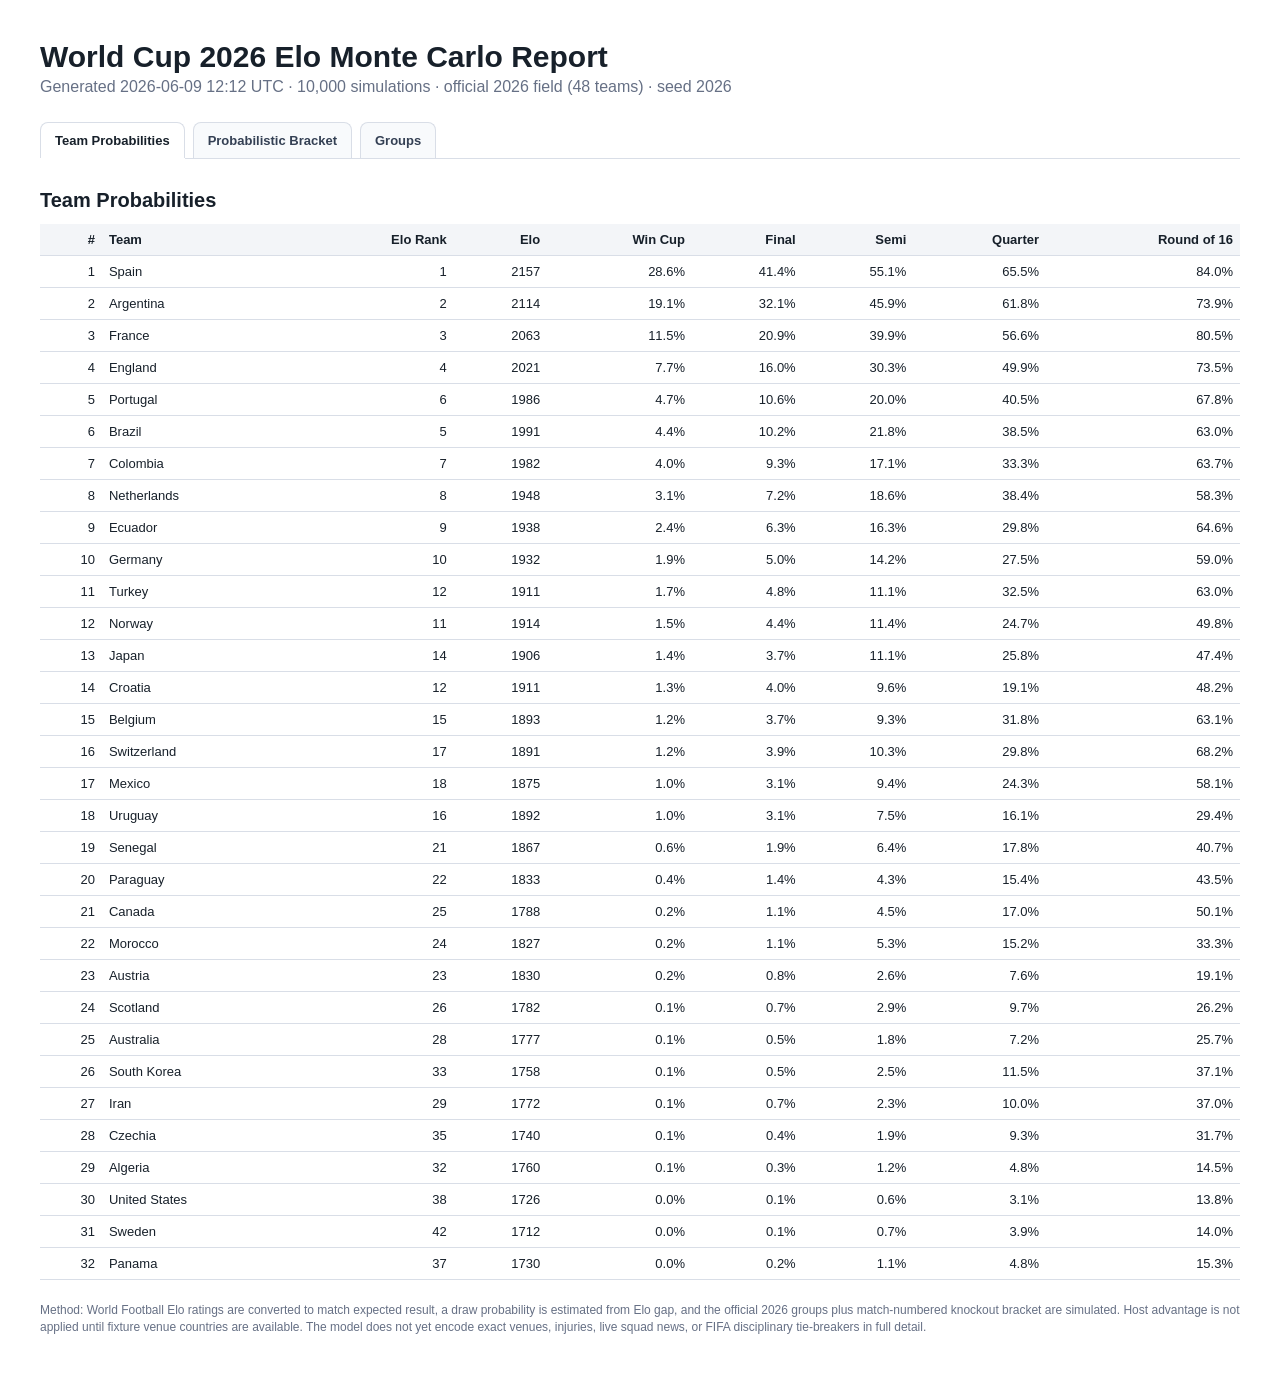
==== commit a60f67a5: "Rerun models June 9, 2026" ====
--- a/reports/monte_carlo_report.html
+++ b/reports/monte_carlo_report.html
@@ -171,7 +171,7 @@
   </head>
   <body>
     <h1>World Cup 2026 Elo Monte Carlo Report</h1>
-    <p class="meta">Generated 2026-06-09 01:35 UTC · 10,000 simulations · official 2026 field (48 teams) · seed 2026</p>
+    <p class="meta">Generated 2026-06-09 12:12 UTC · 10,000 simulations · official 2026 field (48 teams) · seed 2026</p>
     <nav class="tabs" role="tablist" aria-label="Report sections">
       <button class="tab-button" id="tab-probabilities" type="button" role="tab" aria-selected="true" aria-controls="panel-probabilities" data-tab="probabilities">Team Probabilities</button>
       <button class="tab-button" id="tab-bracket" type="button" role="tab" aria-selected="false" aria-controls="panel-bracket" data-tab="bracket">Probabilistic Bracket</button>
@@ -199,12 +199,12 @@
           <td>1</td>
           <td>Spain</td>
           <td>1</td>
-          <td>2155</td>
-          <td>28.3%</td>
-          <td>41.0%</td>
-          <td>54.7%</td>
-          <td>65.1%</td>
-          <td>83.8%</td>
+          <td>2157</td>
+          <td>28.6%</td>
+          <td>41.4%</td>
+          <td>55.1%</td>
+          <td>65.5%</td>
+          <td>84.0%</td>
         </tr>
         
 
@@ -215,8 +215,8 @@
           <td>2114</td>
           <td>19.1%</td>
           <td>32.1%</td>
-          <td>46.0%</td>
-          <td>61.9%</td>
+          <td>45.9%</td>
+          <td>61.8%</td>
           <td>73.9%</td>
         </tr>
         
@@ -227,7 +227,7 @@
           <td>3</td>
           <td>2063</td>
           <td>11.5%</td>
-          <td>21.0%</td>
+          <td>20.9%</td>
           <td>39.9%</td>
           <td>56.6%</td>
           <td>80.5%</td>
@@ -241,7 +241,7 @@
           <td>2021</td>
           <td>7.7%</td>
           <td>16.0%</td>
-          <td>30.4%</td>
+          <td>30.3%</td>
           <td>49.9%</td>
           <td>73.5%</td>
         </tr>
@@ -254,8 +254,8 @@
           <td>1986</td>
           <td>4.7%</td>
           <td>10.6%</td>
-          <td>20.1%</td>
-          <td>40.6%</td>
+          <td>20.0%</td>
+          <td>40.5%</td>
           <td>67.8%</td>
         </tr>
         
@@ -279,9 +279,9 @@
           <td>7</td>
           <td>1982</td>
           <td>4.0%</td>
-          <td>9.4%</td>
-          <td>17.2%</td>
-          <td>33.4%</td>
+          <td>9.3%</td>
+          <td>17.1%</td>
+          <td>33.3%</td>
           <td>63.7%</td>
         </tr>
         
@@ -304,7 +304,7 @@
           <td>Ecuador</td>
           <td>9</td>
           <td>1938</td>
-          <td>2.5%</td>
+          <td>2.4%</td>
           <td>6.3%</td>
           <td>16.3%</td>
           <td>29.8%</td>
@@ -317,8 +317,8 @@
           <td>Germany</td>
           <td>10</td>
           <td>1932</td>
-          <td>2.0%</td>
-          <td>5.1%</td>
+          <td>1.9%</td>
+          <td>5.0%</td>
           <td>14.2%</td>
           <td>27.5%</td>
           <td>59.0%</td>
@@ -331,7 +331,7 @@
           <td>12</td>
           <td>1911</td>
           <td>1.7%</td>
-          <td>4.9%</td>
+          <td>4.8%</td>
           <td>11.1%</td>
           <td>32.5%</td>
           <td>63.0%</td>
@@ -344,10 +344,10 @@
           <td>11</td>
           <td>1914</td>
           <td>1.5%</td>
-          <td>4.3%</td>
+          <td>4.4%</td>
           <td>11.4%</td>
           <td>24.7%</td>
-          <td>49.7%</td>
+          <td>49.8%</td>
         </tr>
         
 
@@ -372,7 +372,7 @@
           <td>1.3%</td>
           <td>4.0%</td>
           <td>9.6%</td>
-          <td>19.2%</td>
+          <td>19.1%</td>
           <td>48.2%</td>
         </tr>
         
@@ -384,7 +384,7 @@
           <td>1893</td>
           <td>1.2%</td>
           <td>3.7%</td>
-          <td>9.4%</td>
+          <td>9.3%</td>
           <td>31.8%</td>
           <td>63.1%</td>
         </tr>
@@ -412,7 +412,7 @@
           <td>3.1%</td>
           <td>9.4%</td>
           <td>24.3%</td>
-          <td>58.2%</td>
+          <td>58.1%</td>
         </tr>
         
 
@@ -425,7 +425,7 @@
           <td>3.1%</td>
           <td>7.5%</td>
           <td>16.1%</td>
-          <td>29.5%</td>
+          <td>29.4%</td>
         </tr>
         
 
@@ -435,7 +435,7 @@
           <td>21</td>
           <td>1867</td>
           <td>0.6%</td>
-          <td>2.0%</td>
+          <td>1.9%</td>
           <td>6.4%</td>
           <td>17.8%</td>
           <td>40.7%</td>
@@ -449,7 +449,7 @@
           <td>1833</td>
           <td>0.4%</td>
           <td>1.4%</td>
-          <td>4.4%</td>
+          <td>4.3%</td>
           <td>15.4%</td>
           <td>43.5%</td>
         </tr>
@@ -490,7 +490,7 @@
           <td>0.8%</td>
           <td>2.6%</td>
           <td>7.6%</td>
-          <td>19.2%</td>
+          <td>19.1%</td>
         </tr>
         
 
@@ -568,7 +568,7 @@
           <td>0.3%</td>
           <td>1.2%</td>
           <td>4.8%</td>
-          <td>14.6%</td>
+          <td>14.5%</td>
         </tr>
         
 
@@ -683,7 +683,7 @@
                   <td>M79</td>
                   <td>Winner Group A<br /><span class="subtle">Third place Group C/E/F/H/I</span></td>
                   <td>Mexico 67.0%<br />Scotland 18.4%<br />South Korea 18.4%<br />Senegal 16.1%</td>
-                  <td>Mexico v Scotland 12.2% <span class="subtle">(Mexico 62.3% / Scotland 37.7%)</span><br />Mexico v Senegal 10.8% <span class="subtle">(Mexico 54.0% / Senegal 46.0%)</span><br />Ivory Coast v Mexico 8.2% <span class="subtle">(Ivory Coast 27.9% / Mexico 72.1%)</span></td>
+                  <td>Mexico v Scotland 12.2% <span class="subtle">(Mexico 62.3% / Scotland 37.7%)</span><br />Mexico v Senegal 10.9% <span class="subtle">(Mexico 54.0% / Senegal 46.0%)</span><br />Ivory Coast v Mexico 8.2% <span class="subtle">(Ivory Coast 27.9% / Mexico 72.1%)</span></td>
                   <td>Mexico<br /><span class="subtle">wins match 40.4%; if appears 60.3%</span></td>
                 </tr>
                 
@@ -722,24 +722,24 @@
                 <tr>
                   <td>M84</td>
                   <td>Winner Group H<br /><span class="subtle">Runner-up Group J</span></td>
-                  <td>Spain 90.8%<br />Austria 56.4%<br />Algeria 24.6%<br />Jordan 10.7%</td>
-                  <td>Austria v Spain 51.5% <span class="subtle">(Austria 13.1% / Spain 86.9%)</span><br />Algeria v Spain 22.1% <span class="subtle">(Algeria 8.7% / Spain 91.3%)</span><br />Jordan v Spain 9.7% <span class="subtle">(Jordan 7.3% / Spain 92.7%)</span></td>
-                  <td>Spain<br /><span class="subtle">wins match 78.4%; if appears 86.4%</span></td>
+                  <td>Spain 90.9%<br />Austria 56.4%<br />Algeria 24.6%<br />Jordan 10.7%</td>
+                  <td>Austria v Spain 51.6% <span class="subtle">(Austria 13.0% / Spain 87.0%)</span><br />Algeria v Spain 22.2% <span class="subtle">(Algeria 8.4% / Spain 91.6%)</span><br />Jordan v Spain 9.7% <span class="subtle">(Jordan 7.2% / Spain 92.8%)</span></td>
+                  <td>Spain<br /><span class="subtle">wins match 78.7%; if appears 86.6%</span></td>
                 </tr>
                 
                 <tr>
                   <td>M85</td>
                   <td>Winner Group B<br /><span class="subtle">Third place Group E/F/G/I/J</span></td>
                   <td>Switzerland 72.3%<br />Canada 24.3%<br />Egypt 22.0%<br />Iran 10.7%</td>
-                  <td>Egypt v Switzerland 16.0% <span class="subtle">(Egypt 26.5% / Switzerland 73.5%)</span><br />Iran v Switzerland 7.7% <span class="subtle">(Iran 36.2% / Switzerland 63.8%)</span><br />Ivory Coast v Switzerland 7.3% <span class="subtle">(Ivory Coast 21.6% / Switzerland 78.4%)</span></td>
+                  <td>Egypt v Switzerland 16.0% <span class="subtle">(Egypt 26.6% / Switzerland 73.4%)</span><br />Iran v Switzerland 7.7% <span class="subtle">(Iran 36.2% / Switzerland 63.8%)</span><br />Ivory Coast v Switzerland 7.3% <span class="subtle">(Ivory Coast 21.6% / Switzerland 78.4%)</span></td>
                   <td>Switzerland<br /><span class="subtle">wins match 50.8%; if appears 70.3%</span></td>
                 </tr>
                 
                 <tr>
                   <td>M86</td>
                   <td>Winner Group J<br /><span class="subtle">Runner-up Group H</span></td>
-                  <td>Argentina 90.1%<br />Uruguay 81.6%<br />Spain 9.1%<br />Austria 7.0%</td>
-                  <td>Argentina v Uruguay 73.7% <span class="subtle">(Argentina 78.1% / Uruguay 21.9%)</span><br />Argentina v Spain 8.1% <span class="subtle">(Argentina 45.6% / Spain 54.4%)</span><br />Austria v Uruguay 5.7% <span class="subtle">(Austria 40.4% / Uruguay 59.6%)</span></td>
+                  <td>Argentina 90.1%<br />Uruguay 81.8%<br />Spain 8.9%<br />Austria 7.0%</td>
+                  <td>Argentina v Uruguay 73.8% <span class="subtle">(Argentina 78.1% / Uruguay 21.9%)</span><br />Argentina v Spain 8.0% <span class="subtle">(Argentina 45.0% / Spain 55.0%)</span><br />Austria v Uruguay 5.7% <span class="subtle">(Austria 40.4% / Uruguay 59.6%)</span></td>
                   <td>Argentina<br /><span class="subtle">wins match 69.3%; if appears 76.9%</span></td>
                 </tr>
                 
@@ -806,16 +806,16 @@
                   <td>M92</td>
                   <td>W79<br /><span class="subtle">W80</span></td>
                   <td>England 58.7%<br />Mexico 40.4%<br />Croatia 15.2%<br />Senegal 11.2%</td>
-                  <td>England v Mexico 23.8% <span class="subtle">(England 70.5% / Mexico 29.5%)</span><br />Croatia v Mexico 6.2% <span class="subtle">(Croatia 53.2% / Mexico 46.8%)</span><br />England v Senegal 5.2% <span class="subtle">(England 73.3% / Senegal 26.7%)</span></td>
+                  <td>England v Mexico 23.8% <span class="subtle">(England 70.5% / Mexico 29.5%)</span><br />Croatia v Mexico 6.2% <span class="subtle">(Croatia 53.1% / Mexico 46.9%)</span><br />England v Senegal 5.2% <span class="subtle">(England 73.3% / Senegal 26.7%)</span></td>
                   <td>England<br /><span class="subtle">wins match 43.5%; if appears 74.0%</span></td>
                 </tr>
                 
                 <tr>
                   <td>M93</td>
                   <td>W83<br /><span class="subtle">W84</span></td>
-                  <td>Spain 78.4%<br />Colombia 31.3%<br />Croatia 28.0%<br />Portugal 20.6%</td>
-                  <td>Colombia v Spain 24.5% <span class="subtle">(Colombia 24.9% / Spain 75.1%)</span><br />Croatia v Spain 22.1% <span class="subtle">(Croatia 18.0% / Spain 82.0%)</span><br />Portugal v Spain 16.0% <span class="subtle">(Portugal 29.4% / Spain 70.6%)</span></td>
-                  <td>Spain<br /><span class="subtle">wins match 60.3%; if appears 76.9%</span></td>
+                  <td>Spain 78.7%<br />Colombia 31.3%<br />Croatia 28.0%<br />Portugal 20.6%</td>
+                  <td>Colombia v Spain 24.6% <span class="subtle">(Colombia 24.7% / Spain 75.3%)</span><br />Croatia v Spain 22.1% <span class="subtle">(Croatia 17.7% / Spain 82.3%)</span><br />Portugal v Spain 16.0% <span class="subtle">(Portugal 29.3% / Spain 70.7%)</span></td>
+                  <td>Spain<br /><span class="subtle">wins match 60.7%; if appears 77.1%</span></td>
                 </tr>
                 
                 <tr>
@@ -830,8 +830,8 @@
                   <td>M95</td>
                   <td>W86<br /><span class="subtle">W88</span></td>
                   <td>Argentina 69.3%<br />Paraguay 23.7%<br />Uruguay 21.2%<br />Iran 20.6%</td>
-                  <td>Argentina v Paraguay 16.1% <span class="subtle">(Argentina 82.0% / Paraguay 18.0%)</span><br />Argentina v Iran 14.5% <span class="subtle">(Argentina 88.6% / Iran 11.4%)</span><br />Argentina v Turkey 11.4% <span class="subtle">(Argentina 77.9% / Turkey 22.1%)</span></td>
-                  <td>Argentina<br /><span class="subtle">wins match 58.6%; if appears 84.4%</span></td>
+                  <td>Argentina v Paraguay 16.1% <span class="subtle">(Argentina 82.0% / Paraguay 18.0%)</span><br />Argentina v Iran 14.5% <span class="subtle">(Argentina 88.5% / Iran 11.5%)</span><br />Argentina v Turkey 11.4% <span class="subtle">(Argentina 77.9% / Turkey 22.1%)</span></td>
+                  <td>Argentina<br /><span class="subtle">wins match 58.5%; if appears 84.4%</span></td>
                 </tr>
                 
                 <tr>
@@ -872,24 +872,24 @@
                 <tr>
                   <td>M98</td>
                   <td>W93<br /><span class="subtle">W94</span></td>
-                  <td>Spain 60.3%<br />Belgium 27.0%<br />Turkey 25.7%<br />Colombia 10.4%</td>
-                  <td>Belgium v Spain 16.1% <span class="subtle">(Belgium 17.2% / Spain 82.8%)</span><br />Spain v Turkey 15.5% <span class="subtle">(Spain 80.5% / Turkey 19.5%)</span><br />Paraguay v Spain 4.8% <span class="subtle">(Paraguay 10.6% / Spain 89.4%)</span></td>
-                  <td>Spain<br /><span class="subtle">wins match 51.0%; if appears 84.6%</span></td>
+                  <td>Spain 60.7%<br />Belgium 27.0%<br />Turkey 25.7%<br />Colombia 10.4%</td>
+                  <td>Belgium v Spain 16.2% <span class="subtle">(Belgium 17.1% / Spain 82.9%)</span><br />Spain v Turkey 15.6% <span class="subtle">(Spain 80.7% / Turkey 19.3%)</span><br />Paraguay v Spain 4.9% <span class="subtle">(Paraguay 10.3% / Spain 89.7%)</span></td>
+                  <td>Spain<br /><span class="subtle">wins match 51.4%; if appears 84.7%</span></td>
                 </tr>
                 
                 <tr>
                   <td>M99</td>
                   <td>W91<br /><span class="subtle">W92</span></td>
                   <td>England 43.5%<br />Brazil 29.9%<br />Mexico 15.8%<br />Norway 15.2%</td>
-                  <td>Brazil v England 12.3% <span class="subtle">(Brazil 46.0% / England 54.0%)</span><br />England v Germany 5.7% <span class="subtle">(England 62.7% / Germany 37.3%)</span><br />England v Norway 5.2% <span class="subtle">(England 64.0% / Norway 36.0%)</span></td>
-                  <td>England<br /><span class="subtle">wins match 26.2%; if appears 60.1%</span></td>
+                  <td>Brazil v England 12.3% <span class="subtle">(Brazil 46.1% / England 53.9%)</span><br />England v Germany 5.7% <span class="subtle">(England 62.7% / Germany 37.3%)</span><br />England v Norway 5.2% <span class="subtle">(England 64.0% / Norway 36.0%)</span></td>
+                  <td>England<br /><span class="subtle">wins match 26.1%; if appears 60.1%</span></td>
                 </tr>
                 
                 <tr>
                   <td>M100</td>
                   <td>W95<br /><span class="subtle">W96</span></td>
                   <td>Argentina 58.7%<br />Portugal 31.1%<br />Switzerland 21.4%<br />Colombia 20.6%</td>
-                  <td>Argentina v Portugal 18.3% <span class="subtle">(Argentina 68.2% / Portugal 31.8%)</span><br />Argentina v Switzerland 12.7% <span class="subtle">(Argentina 79.8% / Switzerland 20.2%)</span><br />Argentina v Colombia 12.2% <span class="subtle">(Argentina 68.4% / Colombia 31.6%)</span></td>
+                  <td>Argentina v Portugal 18.3% <span class="subtle">(Argentina 68.2% / Portugal 31.8%)</span><br />Argentina v Switzerland 12.6% <span class="subtle">(Argentina 79.8% / Switzerland 20.2%)</span><br />Argentina v Colombia 12.2% <span class="subtle">(Argentina 68.4% / Colombia 31.6%)</span></td>
                   <td>Argentina<br /><span class="subtle">wins match 43.6%; if appears 74.2%</span></td>
                 </tr>
                 
@@ -915,16 +915,16 @@
                 <tr>
                   <td>M101</td>
                   <td>W97<br /><span class="subtle">W98</span></td>
-                  <td>Spain 51.0%<br />France 32.8%<br />Netherlands 14.6%<br />Ecuador 11.3%</td>
-                  <td>France v Spain 16.5% <span class="subtle">(France 37.2% / Spain 62.8%)</span><br />Netherlands v Spain 7.3% <span class="subtle">(Netherlands 23.6% / Spain 76.4%)</span><br />Ecuador v Spain 5.2% <span class="subtle">(Ecuador 20.3% / Spain 79.7%)</span></td>
-                  <td>Spain<br /><span class="subtle">wins match 38.2%; if appears 74.9%</span></td>
+                  <td>Spain 51.4%<br />France 32.8%<br />Netherlands 14.6%<br />Ecuador 11.3%</td>
+                  <td>France v Spain 16.7% <span class="subtle">(France 37.3% / Spain 62.7%)</span><br />Netherlands v Spain 7.3% <span class="subtle">(Netherlands 23.5% / Spain 76.5%)</span><br />Ecuador v Spain 5.3% <span class="subtle">(Ecuador 20.0% / Spain 80.0%)</span></td>
+                  <td>Spain<br /><span class="subtle">wins match 38.6%; if appears 75.0%</span></td>
                 </tr>
                 
                 <tr>
                   <td>M102</td>
                   <td>W99<br /><span class="subtle">W100</span></td>
                   <td>Argentina 43.7%<br />England 27.0%<br />Brazil 17.2%<br />Portugal 14.8%</td>
-                  <td>Argentina v England 11.2% <span class="subtle">(Argentina 60.9% / England 39.1%)</span><br />Argentina v Brazil 7.5% <span class="subtle">(Argentina 66.5% / Brazil 33.5%)</span><br />England v Portugal 3.6% <span class="subtle">(England 54.3% / Portugal 45.7%)</span></td>
+                  <td>Argentina v England 11.2% <span class="subtle">(Argentina 60.9% / England 39.1%)</span><br />Argentina v Brazil 7.5% <span class="subtle">(Argentina 66.6% / Brazil 33.4%)</span><br />England v Portugal 3.6% <span class="subtle">(England 54.2% / Portugal 45.8%)</span></td>
                   <td>Argentina<br /><span class="subtle">wins match 30.4%; if appears 69.6%</span></td>
                 </tr>
                 
@@ -950,9 +950,9 @@
                 <tr>
                   <td>M104</td>
                   <td>W101<br /><span class="subtle">W102</span></td>
-                  <td>Spain 41.0%<br />Argentina 32.1%<br />France 21.0%<br />England 16.0%</td>
-                  <td>Argentina v Spain 12.3% <span class="subtle">(Argentina 44.2% / Spain 55.8%)</span><br />Argentina v France 5.6% <span class="subtle">(Argentina 58.4% / France 41.6%)</span><br />England v Spain 5.3% <span class="subtle">(England 32.2% / Spain 67.8%)</span></td>
-                  <td>Spain<br /><span class="subtle">wins match 28.3%; if appears 68.9%</span></td>
+                  <td>Spain 41.4%<br />Argentina 32.1%<br />France 20.9%<br />England 16.0%</td>
+                  <td>Argentina v Spain 12.4% <span class="subtle">(Argentina 43.9% / Spain 56.1%)</span><br />Argentina v France 5.6% <span class="subtle">(Argentina 58.3% / France 41.7%)</span><br />England v Spain 5.3% <span class="subtle">(England 32.0% / Spain 68.0%)</span></td>
+                  <td>Spain<br /><span class="subtle">wins match 28.6%; if appears 69.1%</span></td>
                 </tr>
                 
                 </tbody>
@@ -1738,8 +1738,8 @@
                 <span class="fixture-team">Cape Verde</span>
               </td>
               <td>
-                <span class="odds-chip">Spain 93.0%</span>
-                <span class="odds-chip draw-pick">Draw 7.0%</span>
+                <span class="odds-chip">Spain 93.1%</span>
+                <span class="odds-chip draw-pick">Draw 6.9%</span>
                 <span class="odds-chip">Cape Verde 0.0%</span>
               </td>
             </tr>
@@ -1794,9 +1794,9 @@
                 <span class="fixture-team">Spain</span>
               </td>
               <td>
-                <span class="odds-chip">Uruguay 8.5%</span>
-                <span class="odds-chip draw-pick">Draw 19.0%</span>
-                <span class="odds-chip">Spain 72.5%</span>
+                <span class="odds-chip">Uruguay 8.4%</span>
+                <span class="odds-chip draw-pick">Draw 18.9%</span>
+                <span class="odds-chip">Spain 72.7%</span>
               </td>
             </tr>
             
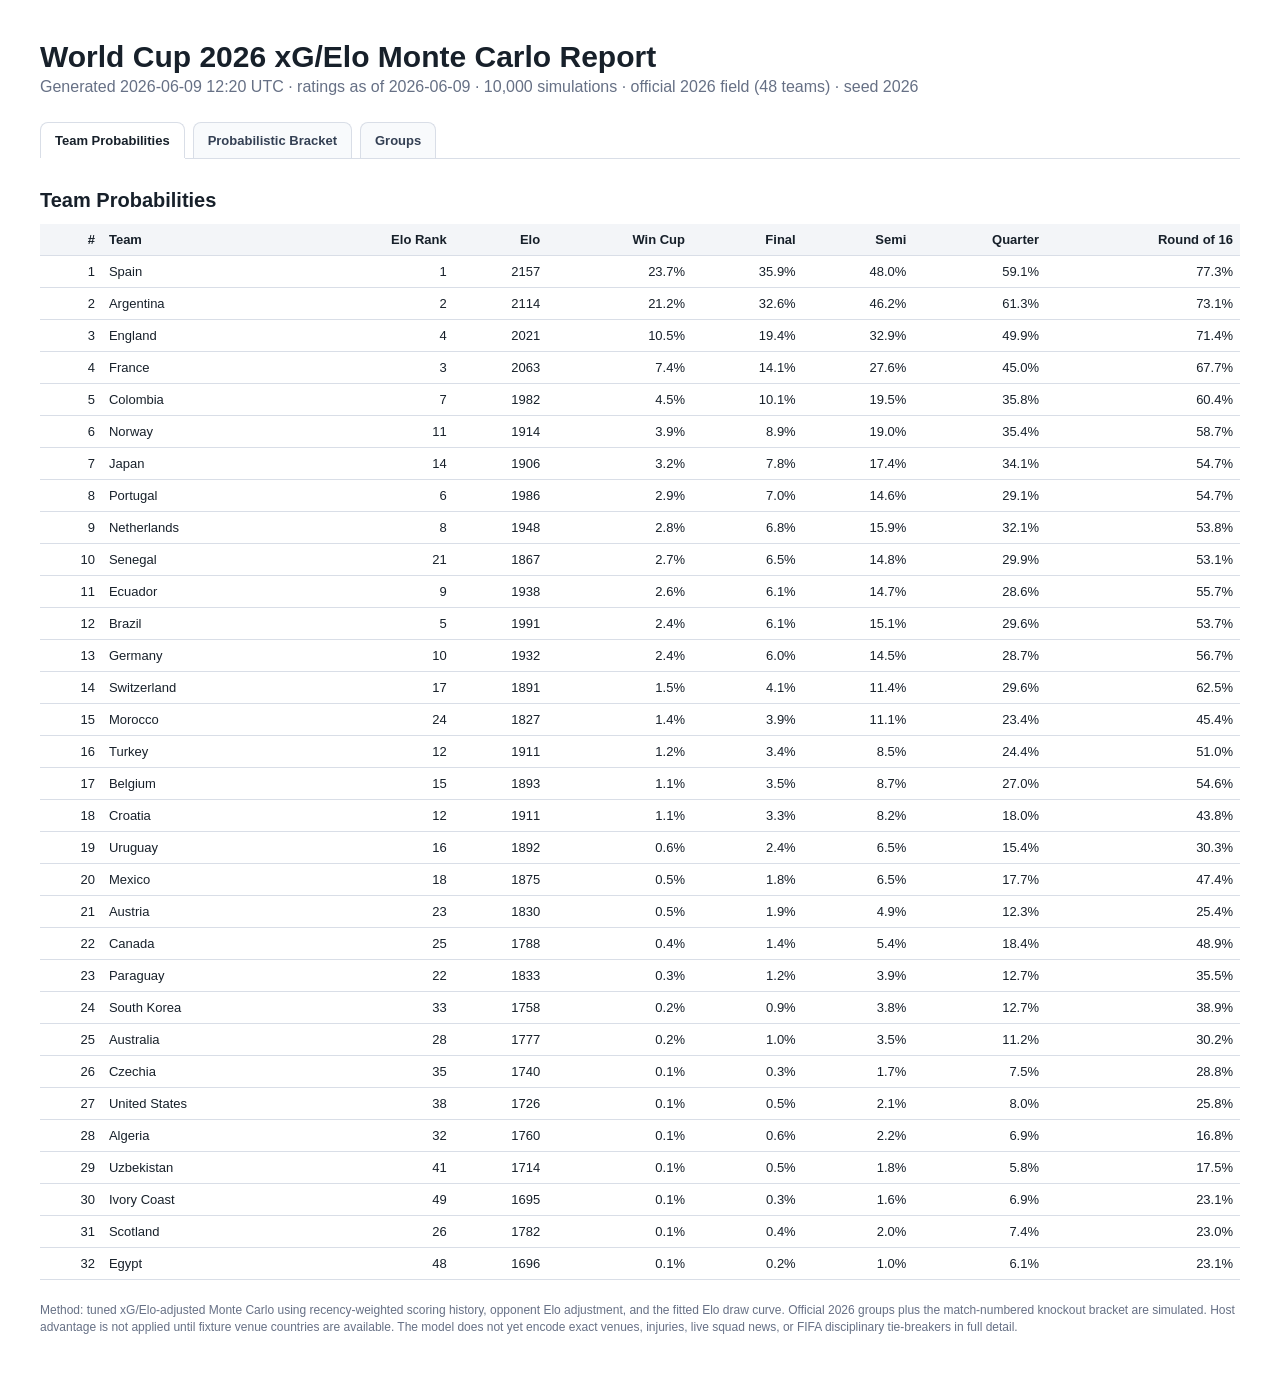
==== commit b60ea467: "Use xG/ELO-adjusted method for 2026 prediction" ====
--- a/reports/monte_carlo_report.html
+++ b/reports/monte_carlo_report.html
@@ -2,7 +2,7 @@
 <html lang="en">
   <head>
     <meta charset="utf-8" />
-    <title>World Cup 2026 Elo Monte Carlo Report</title>
+    <title>World Cup 2026 xG/Elo Monte Carlo Report</title>
     <style>
       body {
         margin: 40px;
@@ -170,8 +170,8 @@
     </style>
   </head>
   <body>
-    <h1>World Cup 2026 Elo Monte Carlo Report</h1>
-    <p class="meta">Generated 2026-06-09 12:12 UTC · 10,000 simulations · official 2026 field (48 teams) · seed 2026</p>
+    <h1>World Cup 2026 xG/Elo Monte Carlo Report</h1>
+    <p class="meta">Generated 2026-06-09 12:20 UTC · ratings as of 2026-06-09 · 10,000 simulations · official 2026 field (48 teams) · seed 2026</p>
     <nav class="tabs" role="tablist" aria-label="Report sections">
       <button class="tab-button" id="tab-probabilities" type="button" role="tab" aria-selected="true" aria-controls="panel-probabilities" data-tab="probabilities">Team Probabilities</button>
       <button class="tab-button" id="tab-bracket" type="button" role="tab" aria-selected="false" aria-controls="panel-bracket" data-tab="bracket">Probabilistic Bracket</button>
@@ -200,11 +200,11 @@
           <td>Spain</td>
           <td>1</td>
           <td>2157</td>
-          <td>28.6%</td>
-          <td>41.4%</td>
-          <td>55.1%</td>
-          <td>65.5%</td>
-          <td>84.0%</td>
+          <td>23.7%</td>
+          <td>35.9%</td>
+          <td>48.0%</td>
+          <td>59.1%</td>
+          <td>77.3%</td>
         </tr>
         
 
@@ -213,401 +213,401 @@
           <td>Argentina</td>
           <td>2</td>
           <td>2114</td>
-          <td>19.1%</td>
-          <td>32.1%</td>
-          <td>45.9%</td>
-          <td>61.8%</td>
-          <td>73.9%</td>
+          <td>21.2%</td>
+          <td>32.6%</td>
+          <td>46.2%</td>
+          <td>61.3%</td>
+          <td>73.1%</td>
         </tr>
         
 
         <tr>
           <td>3</td>
+          <td>England</td>
+          <td>4</td>
+          <td>2021</td>
+          <td>10.5%</td>
+          <td>19.4%</td>
+          <td>32.9%</td>
+          <td>49.9%</td>
+          <td>71.4%</td>
+        </tr>
+        
+
+        <tr>
+          <td>4</td>
           <td>France</td>
           <td>3</td>
           <td>2063</td>
-          <td>11.5%</td>
-          <td>20.9%</td>
-          <td>39.9%</td>
-          <td>56.6%</td>
-          <td>80.5%</td>
-        </tr>
-        
-
-        <tr>
-          <td>4</td>
-          <td>England</td>
-          <td>4</td>
-          <td>2021</td>
-          <td>7.7%</td>
-          <td>16.0%</td>
-          <td>30.3%</td>
-          <td>49.9%</td>
-          <td>73.5%</td>
+          <td>7.4%</td>
+          <td>14.1%</td>
+          <td>27.6%</td>
+          <td>45.0%</td>
+          <td>67.7%</td>
         </tr>
         
 
         <tr>
           <td>5</td>
+          <td>Colombia</td>
+          <td>7</td>
+          <td>1982</td>
+          <td>4.5%</td>
+          <td>10.1%</td>
+          <td>19.5%</td>
+          <td>35.8%</td>
+          <td>60.4%</td>
+        </tr>
+        
+
+        <tr>
+          <td>6</td>
+          <td>Norway</td>
+          <td>11</td>
+          <td>1914</td>
+          <td>3.9%</td>
+          <td>8.9%</td>
+          <td>19.0%</td>
+          <td>35.4%</td>
+          <td>58.7%</td>
+        </tr>
+        
+
+        <tr>
+          <td>7</td>
+          <td>Japan</td>
+          <td>14</td>
+          <td>1906</td>
+          <td>3.2%</td>
+          <td>7.8%</td>
+          <td>17.4%</td>
+          <td>34.1%</td>
+          <td>54.7%</td>
+        </tr>
+        
+
+        <tr>
+          <td>8</td>
           <td>Portugal</td>
           <td>6</td>
           <td>1986</td>
-          <td>4.7%</td>
-          <td>10.6%</td>
-          <td>20.0%</td>
-          <td>40.5%</td>
-          <td>67.8%</td>
-        </tr>
-        
-
-        <tr>
-          <td>6</td>
+          <td>2.9%</td>
+          <td>7.0%</td>
+          <td>14.6%</td>
+          <td>29.1%</td>
+          <td>54.7%</td>
+        </tr>
+        
+
+        <tr>
+          <td>9</td>
+          <td>Netherlands</td>
+          <td>8</td>
+          <td>1948</td>
+          <td>2.8%</td>
+          <td>6.8%</td>
+          <td>15.9%</td>
+          <td>32.1%</td>
+          <td>53.8%</td>
+        </tr>
+        
+
+        <tr>
+          <td>10</td>
+          <td>Senegal</td>
+          <td>21</td>
+          <td>1867</td>
+          <td>2.7%</td>
+          <td>6.5%</td>
+          <td>14.8%</td>
+          <td>29.9%</td>
+          <td>53.1%</td>
+        </tr>
+        
+
+        <tr>
+          <td>11</td>
+          <td>Ecuador</td>
+          <td>9</td>
+          <td>1938</td>
+          <td>2.6%</td>
+          <td>6.1%</td>
+          <td>14.7%</td>
+          <td>28.6%</td>
+          <td>55.7%</td>
+        </tr>
+        
+
+        <tr>
+          <td>12</td>
           <td>Brazil</td>
           <td>5</td>
           <td>1991</td>
-          <td>4.4%</td>
-          <td>10.2%</td>
-          <td>21.8%</td>
-          <td>38.5%</td>
-          <td>63.0%</td>
-        </tr>
-        
-
-        <tr>
-          <td>7</td>
-          <td>Colombia</td>
-          <td>7</td>
-          <td>1982</td>
-          <td>4.0%</td>
-          <td>9.3%</td>
-          <td>17.1%</td>
-          <td>33.3%</td>
-          <td>63.7%</td>
-        </tr>
-        
-
-        <tr>
-          <td>8</td>
-          <td>Netherlands</td>
-          <td>8</td>
-          <td>1948</td>
-          <td>3.1%</td>
-          <td>7.2%</td>
-          <td>18.6%</td>
-          <td>38.4%</td>
-          <td>58.3%</td>
-        </tr>
-        
-
-        <tr>
-          <td>9</td>
-          <td>Ecuador</td>
-          <td>9</td>
-          <td>1938</td>
           <td>2.4%</td>
-          <td>6.3%</td>
-          <td>16.3%</td>
-          <td>29.8%</td>
-          <td>64.6%</td>
-        </tr>
-        
-
-        <tr>
-          <td>10</td>
+          <td>6.1%</td>
+          <td>15.1%</td>
+          <td>29.6%</td>
+          <td>53.7%</td>
+        </tr>
+        
+
+        <tr>
+          <td>13</td>
           <td>Germany</td>
           <td>10</td>
           <td>1932</td>
-          <td>1.9%</td>
-          <td>5.0%</td>
-          <td>14.2%</td>
-          <td>27.5%</td>
-          <td>59.0%</td>
-        </tr>
-        
-
-        <tr>
-          <td>11</td>
+          <td>2.4%</td>
+          <td>6.0%</td>
+          <td>14.5%</td>
+          <td>28.7%</td>
+          <td>56.7%</td>
+        </tr>
+        
+
+        <tr>
+          <td>14</td>
+          <td>Switzerland</td>
+          <td>17</td>
+          <td>1891</td>
+          <td>1.5%</td>
+          <td>4.1%</td>
+          <td>11.4%</td>
+          <td>29.6%</td>
+          <td>62.5%</td>
+        </tr>
+        
+
+        <tr>
+          <td>15</td>
+          <td>Morocco</td>
+          <td>24</td>
+          <td>1827</td>
+          <td>1.4%</td>
+          <td>3.9%</td>
+          <td>11.1%</td>
+          <td>23.4%</td>
+          <td>45.4%</td>
+        </tr>
+        
+
+        <tr>
+          <td>16</td>
           <td>Turkey</td>
           <td>12</td>
           <td>1911</td>
-          <td>1.7%</td>
-          <td>4.8%</td>
-          <td>11.1%</td>
-          <td>32.5%</td>
-          <td>63.0%</td>
-        </tr>
-        
-
-        <tr>
-          <td>12</td>
-          <td>Norway</td>
-          <td>11</td>
-          <td>1914</td>
-          <td>1.5%</td>
-          <td>4.4%</td>
-          <td>11.4%</td>
-          <td>24.7%</td>
-          <td>49.8%</td>
-        </tr>
-        
-
-        <tr>
-          <td>13</td>
-          <td>Japan</td>
-          <td>14</td>
-          <td>1906</td>
-          <td>1.4%</td>
-          <td>3.7%</td>
-          <td>11.1%</td>
-          <td>25.8%</td>
-          <td>47.4%</td>
-        </tr>
-        
-
-        <tr>
-          <td>14</td>
+          <td>1.2%</td>
+          <td>3.4%</td>
+          <td>8.5%</td>
+          <td>24.4%</td>
+          <td>51.0%</td>
+        </tr>
+        
+
+        <tr>
+          <td>17</td>
+          <td>Belgium</td>
+          <td>15</td>
+          <td>1893</td>
+          <td>1.1%</td>
+          <td>3.5%</td>
+          <td>8.7%</td>
+          <td>27.0%</td>
+          <td>54.6%</td>
+        </tr>
+        
+
+        <tr>
+          <td>18</td>
           <td>Croatia</td>
           <td>12</td>
           <td>1911</td>
-          <td>1.3%</td>
-          <td>4.0%</td>
-          <td>9.6%</td>
-          <td>19.1%</td>
-          <td>48.2%</td>
-        </tr>
-        
-
-        <tr>
-          <td>15</td>
-          <td>Belgium</td>
-          <td>15</td>
-          <td>1893</td>
-          <td>1.2%</td>
-          <td>3.7%</td>
-          <td>9.3%</td>
-          <td>31.8%</td>
-          <td>63.1%</td>
-        </tr>
-        
-
-        <tr>
+          <td>1.1%</td>
+          <td>3.3%</td>
+          <td>8.2%</td>
+          <td>18.0%</td>
+          <td>43.8%</td>
+        </tr>
+        
+
+        <tr>
+          <td>19</td>
+          <td>Uruguay</td>
           <td>16</td>
-          <td>Switzerland</td>
-          <td>17</td>
-          <td>1891</td>
-          <td>1.2%</td>
-          <td>3.9%</td>
-          <td>10.3%</td>
-          <td>29.8%</td>
-          <td>68.2%</td>
-        </tr>
-        
-
-        <tr>
-          <td>17</td>
+          <td>1892</td>
+          <td>0.6%</td>
+          <td>2.4%</td>
+          <td>6.5%</td>
+          <td>15.4%</td>
+          <td>30.3%</td>
+        </tr>
+        
+
+        <tr>
+          <td>20</td>
           <td>Mexico</td>
           <td>18</td>
           <td>1875</td>
-          <td>1.0%</td>
-          <td>3.1%</td>
-          <td>9.4%</td>
-          <td>24.3%</td>
-          <td>58.1%</td>
-        </tr>
-        
-
-        <tr>
-          <td>18</td>
-          <td>Uruguay</td>
-          <td>16</td>
-          <td>1892</td>
-          <td>1.0%</td>
-          <td>3.1%</td>
-          <td>7.5%</td>
-          <td>16.1%</td>
-          <td>29.4%</td>
-        </tr>
-        
-
-        <tr>
-          <td>19</td>
-          <td>Senegal</td>
+          <td>0.5%</td>
+          <td>1.8%</td>
+          <td>6.5%</td>
+          <td>17.7%</td>
+          <td>47.4%</td>
+        </tr>
+        
+
+        <tr>
           <td>21</td>
-          <td>1867</td>
-          <td>0.6%</td>
+          <td>Austria</td>
+          <td>23</td>
+          <td>1830</td>
+          <td>0.5%</td>
           <td>1.9%</td>
-          <td>6.4%</td>
-          <td>17.8%</td>
-          <td>40.7%</td>
-        </tr>
-        
-
-        <tr>
-          <td>20</td>
+          <td>4.9%</td>
+          <td>12.3%</td>
+          <td>25.4%</td>
+        </tr>
+        
+
+        <tr>
+          <td>22</td>
+          <td>Canada</td>
+          <td>25</td>
+          <td>1788</td>
+          <td>0.4%</td>
+          <td>1.4%</td>
+          <td>5.4%</td>
+          <td>18.4%</td>
+          <td>48.9%</td>
+        </tr>
+        
+
+        <tr>
+          <td>23</td>
           <td>Paraguay</td>
           <td>22</td>
           <td>1833</td>
-          <td>0.4%</td>
-          <td>1.4%</td>
-          <td>4.3%</td>
-          <td>15.4%</td>
-          <td>43.5%</td>
-        </tr>
-        
-
-        <tr>
-          <td>21</td>
-          <td>Canada</td>
+          <td>0.3%</td>
+          <td>1.2%</td>
+          <td>3.9%</td>
+          <td>12.7%</td>
+          <td>35.5%</td>
+        </tr>
+        
+
+        <tr>
+          <td>24</td>
+          <td>South Korea</td>
+          <td>33</td>
+          <td>1758</td>
+          <td>0.2%</td>
+          <td>0.9%</td>
+          <td>3.8%</td>
+          <td>12.7%</td>
+          <td>38.9%</td>
+        </tr>
+        
+
+        <tr>
           <td>25</td>
-          <td>1788</td>
+          <td>Australia</td>
+          <td>28</td>
+          <td>1777</td>
           <td>0.2%</td>
-          <td>1.1%</td>
-          <td>4.5%</td>
-          <td>17.0%</td>
-          <td>50.1%</td>
-        </tr>
-        
-
-        <tr>
-          <td>22</td>
-          <td>Morocco</td>
-          <td>24</td>
-          <td>1827</td>
-          <td>0.2%</td>
-          <td>1.1%</td>
-          <td>5.3%</td>
-          <td>15.2%</td>
-          <td>33.3%</td>
-        </tr>
-        
-
-        <tr>
-          <td>23</td>
-          <td>Austria</td>
-          <td>23</td>
-          <td>1830</td>
-          <td>0.2%</td>
-          <td>0.8%</td>
-          <td>2.6%</td>
-          <td>7.6%</td>
-          <td>19.1%</td>
-        </tr>
-        
-
-        <tr>
-          <td>24</td>
+          <td>1.0%</td>
+          <td>3.5%</td>
+          <td>11.2%</td>
+          <td>30.2%</td>
+        </tr>
+        
+
+        <tr>
+          <td>26</td>
+          <td>Czechia</td>
+          <td>35</td>
+          <td>1740</td>
+          <td>0.1%</td>
+          <td>0.3%</td>
+          <td>1.7%</td>
+          <td>7.5%</td>
+          <td>28.8%</td>
+        </tr>
+        
+
+        <tr>
+          <td>27</td>
+          <td>United States</td>
+          <td>38</td>
+          <td>1726</td>
+          <td>0.1%</td>
+          <td>0.5%</td>
+          <td>2.1%</td>
+          <td>8.0%</td>
+          <td>25.8%</td>
+        </tr>
+        
+
+        <tr>
+          <td>28</td>
+          <td>Algeria</td>
+          <td>32</td>
+          <td>1760</td>
+          <td>0.1%</td>
+          <td>0.6%</td>
+          <td>2.2%</td>
+          <td>6.9%</td>
+          <td>16.8%</td>
+        </tr>
+        
+
+        <tr>
+          <td>29</td>
+          <td>Uzbekistan</td>
+          <td>41</td>
+          <td>1714</td>
+          <td>0.1%</td>
+          <td>0.5%</td>
+          <td>1.8%</td>
+          <td>5.8%</td>
+          <td>17.5%</td>
+        </tr>
+        
+
+        <tr>
+          <td>30</td>
+          <td>Ivory Coast</td>
+          <td>49</td>
+          <td>1695</td>
+          <td>0.1%</td>
+          <td>0.3%</td>
+          <td>1.6%</td>
+          <td>6.9%</td>
+          <td>23.1%</td>
+        </tr>
+        
+
+        <tr>
+          <td>31</td>
           <td>Scotland</td>
           <td>26</td>
           <td>1782</td>
           <td>0.1%</td>
-          <td>0.7%</td>
-          <td>2.9%</td>
-          <td>9.7%</td>
-          <td>26.2%</td>
-        </tr>
-        
-
-        <tr>
-          <td>25</td>
-          <td>Australia</td>
-          <td>28</td>
-          <td>1777</td>
+          <td>0.4%</td>
+          <td>2.0%</td>
+          <td>7.4%</td>
+          <td>23.0%</td>
+        </tr>
+        
+
+        <tr>
+          <td>32</td>
+          <td>Egypt</td>
+          <td>48</td>
+          <td>1696</td>
           <td>0.1%</td>
-          <td>0.5%</td>
-          <td>1.8%</td>
-          <td>7.2%</td>
-          <td>25.7%</td>
-        </tr>
-        
-
-        <tr>
-          <td>26</td>
-          <td>South Korea</td>
-          <td>33</td>
-          <td>1758</td>
-          <td>0.1%</td>
-          <td>0.5%</td>
-          <td>2.5%</td>
-          <td>11.5%</td>
-          <td>37.1%</td>
-        </tr>
-        
-
-        <tr>
-          <td>27</td>
-          <td>Iran</td>
-          <td>29</td>
-          <td>1772</td>
-          <td>0.1%</td>
-          <td>0.7%</td>
-          <td>2.3%</td>
-          <td>10.0%</td>
-          <td>37.0%</td>
-        </tr>
-        
-
-        <tr>
-          <td>28</td>
-          <td>Czechia</td>
-          <td>35</td>
-          <td>1740</td>
-          <td>0.1%</td>
-          <td>0.4%</td>
-          <td>1.9%</td>
-          <td>9.3%</td>
-          <td>31.7%</td>
-        </tr>
-        
-
-        <tr>
-          <td>29</td>
-          <td>Algeria</td>
-          <td>32</td>
-          <td>1760</td>
-          <td>0.1%</td>
-          <td>0.3%</td>
-          <td>1.2%</td>
-          <td>4.8%</td>
-          <td>14.5%</td>
-        </tr>
-        
-
-        <tr>
-          <td>30</td>
-          <td>United States</td>
-          <td>38</td>
-          <td>1726</td>
-          <td>0.0%</td>
-          <td>0.1%</td>
-          <td>0.6%</td>
-          <td>3.1%</td>
-          <td>13.8%</td>
-        </tr>
-        
-
-        <tr>
-          <td>31</td>
-          <td>Sweden</td>
-          <td>42</td>
-          <td>1712</td>
-          <td>0.0%</td>
-          <td>0.1%</td>
-          <td>0.7%</td>
-          <td>3.9%</td>
-          <td>14.0%</td>
-        </tr>
-        
-
-        <tr>
-          <td>32</td>
-          <td>Panama</td>
-          <td>37</td>
-          <td>1730</td>
-          <td>0.0%</td>
           <td>0.2%</td>
-          <td>1.1%</td>
-          <td>4.8%</td>
-          <td>15.3%</td>
+          <td>1.0%</td>
+          <td>6.1%</td>
+          <td>23.1%</td>
         </tr>
         
         </tbody>
@@ -634,129 +634,129 @@
                 <tr>
                   <td>M73</td>
                   <td>Runner-up Group A<br /><span class="subtle">Runner-up Group B</span></td>
-                  <td>Canada 61.6%<br />South Korea 43.4%<br />Czechia 31.0%<br />Switzerland 22.9%</td>
-                  <td>Canada v South Korea 26.7% <span class="subtle">(Canada 54.7% / South Korea 45.3%)</span><br />Canada v Czechia 18.7% <span class="subtle">(Canada 55.6% / Czechia 44.4%)</span><br />Canada v Mexico 13.9% <span class="subtle">(Canada 37.3% / Mexico 62.7%)</span></td>
-                  <td>Canada<br /><span class="subtle">wins match 32.2%; if appears 52.4%</span></td>
+                  <td>Canada 45.1%<br />South Korea 32.0%<br />Switzerland 29.9%<br />Mexico 28.6%</td>
+                  <td>Canada v South Korea 14.2% <span class="subtle">(Canada 52.3% / South Korea 47.7%)</span><br />Canada v Mexico 13.1% <span class="subtle">(Canada 46.9% / Mexico 53.1%)</span><br />Canada v Czechia 12.3% <span class="subtle">(Canada 60.0% / Czechia 40.0%)</span></td>
+                  <td>Canada<br /><span class="subtle">wins match 25.2%; if appears 55.9%</span></td>
                 </tr>
                 
                 <tr>
                   <td>M74</td>
                   <td>Winner Group E<br /><span class="subtle">Third place Group A/B/C/D/F</span></td>
-                  <td>Ecuador 59.2%<br />Germany 37.4%<br />Czechia 12.0%<br />Australia 12.0%</td>
-                  <td>Czechia v Ecuador 7.3% <span class="subtle">(Czechia 23.1% / Ecuador 76.9%)</span><br />Australia v Ecuador 7.3% <span class="subtle">(Australia 30.0% / Ecuador 70.0%)</span><br />Ecuador v Scotland 7.2% <span class="subtle">(Ecuador 71.5% / Scotland 28.5%)</span></td>
-                  <td>Ecuador<br /><span class="subtle">wins match 43.5%; if appears 73.4%</span></td>
+                  <td>Germany 46.0%<br />Ecuador 40.2%<br />Ivory Coast 12.2%<br />Bosnia and Herzegovina 8.8%</td>
+                  <td>Bosnia and Herzegovina v Germany 3.9% <span class="subtle">(Bosnia and Herzegovina 15.8% / Germany 84.2%)</span><br />Bosnia and Herzegovina v Ecuador 3.6% <span class="subtle">(Bosnia and Herzegovina 17.7% / Ecuador 82.3%)</span><br />Australia v Germany 3.4% <span class="subtle">(Australia 30.1% / Germany 69.9%)</span></td>
+                  <td>Germany<br /><span class="subtle">wins match 32.3%; if appears 70.3%</span></td>
                 </tr>
                 
                 <tr>
                   <td>M75</td>
                   <td>Winner Group F<br /><span class="subtle">Runner-up Group C</span></td>
-                  <td>Netherlands 63.1%<br />Morocco 51.8%<br />Japan 31.4%<br />Scotland 28.1%</td>
-                  <td>Morocco v Netherlands 32.2% <span class="subtle">(Morocco 32.2% / Netherlands 67.8%)</span><br />Netherlands v Scotland 17.9% <span class="subtle">(Netherlands 72.3% / Scotland 27.7%)</span><br />Japan v Morocco 16.6% <span class="subtle">(Japan 60.2% / Morocco 39.8%)</span></td>
-                  <td>Netherlands<br /><span class="subtle">wins match 41.4%; if appears 65.6%</span></td>
+                  <td>Netherlands 44.9%<br />Japan 44.1%<br />Morocco 37.9%<br />Brazil 29.7%</td>
+                  <td>Morocco v Netherlands 17.0% <span class="subtle">(Morocco 45.5% / Netherlands 54.5%)</span><br />Japan v Morocco 16.9% <span class="subtle">(Japan 55.7% / Morocco 44.3%)</span><br />Brazil v Netherlands 13.3% <span class="subtle">(Brazil 52.1% / Netherlands 47.9%)</span></td>
+                  <td>Netherlands<br /><span class="subtle">wins match 27.1%; if appears 60.4%</span></td>
                 </tr>
                 
                 <tr>
                   <td>M76</td>
                   <td>Winner Group C<br /><span class="subtle">Runner-up Group F</span></td>
-                  <td>Brazil 76.5%<br />Japan 52.9%<br />Netherlands 28.0%<br />Morocco 14.3%</td>
-                  <td>Brazil v Japan 40.4% <span class="subtle">(Brazil 61.7% / Japan 38.3%)</span><br />Brazil v Netherlands 21.7% <span class="subtle">(Brazil 56.6% / Netherlands 43.4%)</span><br />Brazil v Sweden 10.7% <span class="subtle">(Brazil 83.2% / Sweden 16.8%)</span></td>
-                  <td>Brazil<br /><span class="subtle">wins match 49.6%; if appears 64.8%</span></td>
+                  <td>Brazil 51.0%<br />Japan 36.6%<br />Netherlands 35.3%<br />Morocco 33.0%</td>
+                  <td>Brazil v Japan 18.6% <span class="subtle">(Brazil 49.1% / Japan 50.9%)</span><br />Brazil v Netherlands 18.0% <span class="subtle">(Brazil 49.9% / Netherlands 50.1%)</span><br />Japan v Morocco 12.2% <span class="subtle">(Japan 55.6% / Morocco 44.4%)</span></td>
+                  <td>Brazil<br /><span class="subtle">wins match 29.7%; if appears 58.3%</span></td>
                 </tr>
                 
                 <tr>
                   <td>M77</td>
                   <td>Winner Group I<br /><span class="subtle">Third place Group C/D/F/G/H</span></td>
-                  <td>France 75.0%<br />Norway 15.6%<br />Scotland 13.6%<br />Egypt 12.1%</td>
-                  <td>France v Scotland 10.4% <span class="subtle">(France 84.4% / Scotland 15.6%)</span><br />Egypt v France 9.1% <span class="subtle">(Egypt 9.8% / France 90.2%)</span><br />Australia v France 8.8% <span class="subtle">(Australia 17.0% / France 83.0%)</span></td>
-                  <td>France<br /><span class="subtle">wins match 63.1%; if appears 84.0%</span></td>
+                  <td>France 43.4%<br />Norway 31.0%<br />Senegal 24.1%<br />Scotland 9.9%</td>
+                  <td>France v Scotland 4.2% <span class="subtle">(France 79.2% / Scotland 20.8%)</span><br />France v Iran 3.5% <span class="subtle">(France 82.2% / Iran 17.8%)</span><br />Egypt v France 3.3% <span class="subtle">(Egypt 18.0% / France 82.0%)</span></td>
+                  <td>France<br /><span class="subtle">wins match 34.1%; if appears 78.7%</span></td>
                 </tr>
                 
                 <tr>
                   <td>M78</td>
                   <td>Runner-up Group E<br /><span class="subtle">Runner-up Group I</span></td>
-                  <td>Germany 53.5%<br />Norway 51.1%<br />Ecuador 32.6%<br />Senegal 28.1%</td>
-                  <td>Germany v Norway 27.7% <span class="subtle">(Germany 54.6% / Norway 45.4%)</span><br />Ecuador v Norway 16.5% <span class="subtle">(Ecuador 52.0% / Norway 48.0%)</span><br />Germany v Senegal 14.8% <span class="subtle">(Germany 58.9% / Senegal 41.1%)</span></td>
-                  <td>Germany<br /><span class="subtle">wins match 27.7%; if appears 51.7%</span></td>
+                  <td>Ecuador 37.7%<br />Germany 34.7%<br />Norway 34.1%<br />Senegal 31.2%</td>
+                  <td>Ecuador v Norway 13.0% <span class="subtle">(Ecuador 47.2% / Norway 52.8%)</span><br />Germany v Norway 11.9% <span class="subtle">(Germany 45.5% / Norway 54.5%)</span><br />Ecuador v France 11.6% <span class="subtle">(Ecuador 42.6% / France 57.4%)</span></td>
+                  <td>Norway<br /><span class="subtle">wins match 20.7%; if appears 60.6%</span></td>
                 </tr>
                 
                 <tr>
                   <td>M79</td>
                   <td>Winner Group A<br /><span class="subtle">Third place Group C/E/F/H/I</span></td>
-                  <td>Mexico 67.0%<br />Scotland 18.4%<br />South Korea 18.4%<br />Senegal 16.1%</td>
-                  <td>Mexico v Scotland 12.2% <span class="subtle">(Mexico 62.3% / Scotland 37.7%)</span><br />Mexico v Senegal 10.9% <span class="subtle">(Mexico 54.0% / Senegal 46.0%)</span><br />Ivory Coast v Mexico 8.2% <span class="subtle">(Ivory Coast 27.9% / Mexico 72.1%)</span></td>
-                  <td>Mexico<br /><span class="subtle">wins match 40.4%; if appears 60.3%</span></td>
+                  <td>Mexico 44.0%<br />South Korea 30.5%<br />Czechia 19.2%<br />Scotland 13.2%</td>
+                  <td>Mexico v Scotland 5.6% <span class="subtle">(Mexico 60.8% / Scotland 39.2%)</span><br />Scotland v South Korea 4.1% <span class="subtle">(Scotland 45.5% / South Korea 54.5%)</span><br />Ivory Coast v Mexico 3.7% <span class="subtle">(Ivory Coast 39.6% / Mexico 60.4%)</span></td>
+                  <td>Mexico<br /><span class="subtle">wins match 22.9%; if appears 51.9%</span></td>
                 </tr>
                 
                 <tr>
                   <td>M80</td>
                   <td>Winner Group L<br /><span class="subtle">Third place Group E/H/I/J/K</span></td>
-                  <td>England 74.6%<br />Uzbekistan 34.1%<br />Croatia 22.2%<br />DR Congo 17.0%</td>
-                  <td>England v Uzbekistan 26.0% <span class="subtle">(England 84.6% / Uzbekistan 15.4%)</span><br />DR Congo v England 12.5% <span class="subtle">(DR Congo 11.4% / England 88.6%)</span><br />Croatia v Uzbekistan 7.1% <span class="subtle">(Croatia 76.9% / Uzbekistan 23.1%)</span></td>
-                  <td>England<br /><span class="subtle">wins match 58.7%; if appears 78.7%</span></td>
+                  <td>England 67.0%<br />Croatia 25.9%<br />Uzbekistan 21.9%<br />DR Congo 19.2%</td>
+                  <td>England v Uzbekistan 14.9% <span class="subtle">(England 83.6% / Uzbekistan 16.4%)</span><br />DR Congo v England 13.2% <span class="subtle">(DR Congo 13.9% / England 86.1%)</span><br />England v Portugal 9.5% <span class="subtle">(England 61.3% / Portugal 38.7%)</span></td>
+                  <td>England<br /><span class="subtle">wins match 50.2%; if appears 74.9%</span></td>
                 </tr>
                 
                 <tr>
                   <td>M81</td>
                   <td>Winner Group D<br /><span class="subtle">Third place Group B/E/F/I/J</span></td>
-                  <td>Turkey 59.0%<br />Bosnia and Herzegovina 25.4%<br />Paraguay 23.5%<br />Australia 11.6%</td>
-                  <td>Bosnia and Herzegovina v Turkey 14.8% <span class="subtle">(Bosnia and Herzegovina 12.9% / Turkey 87.1%)</span><br />Bosnia and Herzegovina v Paraguay 6.1% <span class="subtle">(Bosnia and Herzegovina 23.8% / Paraguay 76.2%)</span><br />Algeria v Turkey 5.8% <span class="subtle">(Algeria 30.3% / Turkey 69.7%)</span></td>
-                  <td>Turkey<br /><span class="subtle">wins match 42.9%; if appears 72.7%</span></td>
+                  <td>Turkey 41.9%<br />Bosnia and Herzegovina 22.0%<br />Paraguay 21.7%<br />Australia 19.6%</td>
+                  <td>Bosnia and Herzegovina v Turkey 9.0% <span class="subtle">(Bosnia and Herzegovina 15.5% / Turkey 84.5%)</span><br />Bosnia and Herzegovina v Paraguay 4.9% <span class="subtle">(Bosnia and Herzegovina 26.1% / Paraguay 73.9%)</span><br />Australia v Bosnia and Herzegovina 4.2% <span class="subtle">(Australia 72.7% / Bosnia and Herzegovina 27.3%)</span></td>
+                  <td>Turkey<br /><span class="subtle">wins match 27.2%; if appears 64.8%</span></td>
                 </tr>
                 
                 <tr>
                   <td>M82</td>
                   <td>Winner Group G<br /><span class="subtle">Third place Group A/E/H/I/J</span></td>
-                  <td>Belgium 70.7%<br />Czechia 24.7%<br />Iran 20.0%<br />South Korea 16.6%</td>
-                  <td>Belgium v Czechia 17.3% <span class="subtle">(Belgium 69.9% / Czechia 30.1%)</span><br />Belgium v South Korea 11.5% <span class="subtle">(Belgium 67.6% / South Korea 32.4%)</span><br />Belgium v Ivory Coast 6.1% <span class="subtle">(Belgium 73.2% / Ivory Coast 26.8%)</span></td>
-                  <td>Belgium<br /><span class="subtle">wins match 48.4%; if appears 68.4%</span></td>
+                  <td>Belgium 55.3%<br />Iran 17.3%<br />Egypt 16.8%<br />Czechia 15.9%</td>
+                  <td>Belgium v Czechia 8.7% <span class="subtle">(Belgium 69.0% / Czechia 31.0%)</span><br />Belgium v South Korea 7.1% <span class="subtle">(Belgium 61.4% / South Korea 38.6%)</span><br />Belgium v South Africa 5.9% <span class="subtle">(Belgium 86.9% / South Africa 13.1%)</span></td>
+                  <td>Belgium<br /><span class="subtle">wins match 35.2%; if appears 63.7%</span></td>
                 </tr>
                 
                 <tr>
                   <td>M83</td>
                   <td>Runner-up Group K<br /><span class="subtle">Runner-up Group L</span></td>
-                  <td>Croatia 62.5%<br />Colombia 51.6%<br />Portugal 34.0%<br />England 21.0%</td>
-                  <td>Colombia v Croatia 32.0% <span class="subtle">(Colombia 60.2% / Croatia 39.8%)</span><br />Croatia v Portugal 21.6% <span class="subtle">(Croatia 40.0% / Portugal 60.0%)</span><br />Colombia v England 10.9% <span class="subtle">(Colombia 43.8% / England 56.2%)</span></td>
-                  <td>Colombia<br /><span class="subtle">wins match 31.3%; if appears 60.6%</span></td>
+                  <td>Croatia 48.6%<br />Portugal 34.4%<br />Colombia 33.0%<br />England 24.8%</td>
+                  <td>Croatia v Portugal 16.6% <span class="subtle">(Croatia 40.0% / Portugal 60.0%)</span><br />Colombia v Croatia 16.1% <span class="subtle">(Colombia 63.8% / Croatia 36.2%)</span><br />England v Portugal 8.6% <span class="subtle">(England 66.5% / Portugal 33.5%)</span></td>
+                  <td>Croatia<br /><span class="subtle">wins match 22.9%; if appears 47.1%</span></td>
                 </tr>
                 
                 <tr>
                   <td>M84</td>
                   <td>Winner Group H<br /><span class="subtle">Runner-up Group J</span></td>
-                  <td>Spain 90.9%<br />Austria 56.4%<br />Algeria 24.6%<br />Jordan 10.7%</td>
-                  <td>Austria v Spain 51.6% <span class="subtle">(Austria 13.0% / Spain 87.0%)</span><br />Algeria v Spain 22.2% <span class="subtle">(Algeria 8.4% / Spain 91.6%)</span><br />Jordan v Spain 9.7% <span class="subtle">(Jordan 7.2% / Spain 92.8%)</span></td>
-                  <td>Spain<br /><span class="subtle">wins match 78.7%; if appears 86.6%</span></td>
+                  <td>Spain 82.3%<br />Austria 38.0%<br />Algeria 28.9%<br />Argentina 17.5%</td>
+                  <td>Austria v Spain 31.2% <span class="subtle">(Austria 16.4% / Spain 83.6%)</span><br />Algeria v Spain 24.0% <span class="subtle">(Algeria 11.3% / Spain 88.7%)</span><br />Argentina v Spain 14.3% <span class="subtle">(Argentina 47.3% / Spain 52.7%)</span></td>
+                  <td>Spain<br /><span class="subtle">wins match 66.8%; if appears 81.2%</span></td>
                 </tr>
                 
                 <tr>
                   <td>M85</td>
                   <td>Winner Group B<br /><span class="subtle">Third place Group E/F/G/I/J</span></td>
-                  <td>Switzerland 72.3%<br />Canada 24.3%<br />Egypt 22.0%<br />Iran 10.7%</td>
-                  <td>Egypt v Switzerland 16.0% <span class="subtle">(Egypt 26.6% / Switzerland 73.4%)</span><br />Iran v Switzerland 7.7% <span class="subtle">(Iran 36.2% / Switzerland 63.8%)</span><br />Ivory Coast v Switzerland 7.3% <span class="subtle">(Ivory Coast 21.6% / Switzerland 78.4%)</span></td>
-                  <td>Switzerland<br /><span class="subtle">wins match 50.8%; if appears 70.3%</span></td>
+                  <td>Switzerland 58.9%<br />Canada 32.4%<br />Egypt 12.9%<br />Iran 12.6%</td>
+                  <td>Iran v Switzerland 7.7% <span class="subtle">(Iran 31.2% / Switzerland 68.8%)</span><br />Egypt v Switzerland 7.6% <span class="subtle">(Egypt 29.6% / Switzerland 70.4%)</span><br />New Zealand v Switzerland 6.8% <span class="subtle">(New Zealand 19.6% / Switzerland 80.4%)</span></td>
+                  <td>Switzerland<br /><span class="subtle">wins match 37.7%; if appears 63.9%</span></td>
                 </tr>
                 
                 <tr>
                   <td>M86</td>
                   <td>Winner Group J<br /><span class="subtle">Runner-up Group H</span></td>
-                  <td>Argentina 90.1%<br />Uruguay 81.8%<br />Spain 8.9%<br />Austria 7.0%</td>
-                  <td>Argentina v Uruguay 73.8% <span class="subtle">(Argentina 78.1% / Uruguay 21.9%)</span><br />Argentina v Spain 8.0% <span class="subtle">(Argentina 45.0% / Spain 55.0%)</span><br />Austria v Uruguay 5.7% <span class="subtle">(Austria 40.4% / Uruguay 59.6%)</span></td>
-                  <td>Argentina<br /><span class="subtle">wins match 69.3%; if appears 76.9%</span></td>
+                  <td>Argentina 75.4%<br />Uruguay 59.5%<br />Spain 15.5%<br />Cape Verde 14.5%</td>
+                  <td>Argentina v Uruguay 44.8% <span class="subtle">(Argentina 80.5% / Uruguay 19.5%)</span><br />Argentina v Spain 11.8% <span class="subtle">(Argentina 49.1% / Spain 50.9%)</span><br />Argentina v Cape Verde 10.9% <span class="subtle">(Argentina 94.1% / Cape Verde 5.9%)</span></td>
+                  <td>Argentina<br /><span class="subtle">wins match 59.6%; if appears 79.0%</span></td>
                 </tr>
                 
                 <tr>
                   <td>M87</td>
                   <td>Winner Group K<br /><span class="subtle">Third place Group D/E/I/J/L</span></td>
-                  <td>Portugal 58.2%<br />Panama 52.5%<br />Colombia 38.8%<br />Croatia 11.8%</td>
-                  <td>Panama v Portugal 30.5% <span class="subtle">(Panama 17.7% / Portugal 82.3%)</span><br />Colombia v Panama 20.5% <span class="subtle">(Colombia 80.0% / Panama 20.0%)</span><br />Croatia v Portugal 7.2% <span class="subtle">(Croatia 39.5% / Portugal 60.5%)</span></td>
-                  <td>Portugal<br /><span class="subtle">wins match 44.5%; if appears 76.5%</span></td>
+                  <td>Colombia 44.0%<br />Portugal 38.5%<br />Panama 29.0%<br />Croatia 15.8%</td>
+                  <td>Colombia v Panama 12.6% <span class="subtle">(Colombia 81.1% / Panama 18.9%)</span><br />Panama v Portugal 11.2% <span class="subtle">(Panama 18.3% / Portugal 81.7%)</span><br />Colombia v Croatia 7.1% <span class="subtle">(Colombia 69.1% / Croatia 30.9%)</span></td>
+                  <td>Colombia<br /><span class="subtle">wins match 32.8%; if appears 74.5%</span></td>
                 </tr>
                 
                 <tr>
                   <td>M88</td>
                   <td>Runner-up Group D<br /><span class="subtle">Runner-up Group G</span></td>
-                  <td>Iran 49.5%<br />Paraguay 40.0%<br />Turkey 23.6%<br />Egypt 23.6%</td>
-                  <td>Iran v Paraguay 19.7% <span class="subtle">(Iran 40.4% / Paraguay 59.6%)</span><br />Iran v Turkey 11.8% <span class="subtle">(Iran 30.2% / Turkey 69.8%)</span><br />Australia v Iran 11.3% <span class="subtle">(Australia 52.0% / Iran 48.0%)</span></td>
-                  <td>Paraguay<br /><span class="subtle">wins match 23.7%; if appears 59.2%</span></td>
+                  <td>Iran 29.1%<br />Paraguay 27.8%<br />Egypt 27.2%<br />Turkey 26.1%</td>
+                  <td>Iran v Paraguay 8.3% <span class="subtle">(Iran 36.4% / Paraguay 63.6%)</span><br />Iran v Turkey 7.5% <span class="subtle">(Iran 27.3% / Turkey 72.7%)</span><br />Egypt v Paraguay 7.3% <span class="subtle">(Egypt 38.3% / Paraguay 61.7%)</span></td>
+                  <td>Turkey<br /><span class="subtle">wins match 17.9%; if appears 68.5%</span></td>
                 </tr>
                 
                 </tbody>
@@ -781,65 +781,65 @@
                 <tr>
                   <td>M89</td>
                   <td>W74<br /><span class="subtle">W77</span></td>
-                  <td>France 63.1%<br />Ecuador 43.5%<br />Germany 26.7%<br />Norway 10.8%</td>
-                  <td>Ecuador v France 27.7% <span class="subtle">(Ecuador 32.7% / France 67.3%)</span><br />France v Germany 17.1% <span class="subtle">(France 66.7% / Germany 33.3%)</span><br />Ecuador v Norway 4.5% <span class="subtle">(Ecuador 53.6% / Norway 46.4%)</span></td>
-                  <td>France<br /><span class="subtle">wins match 44.9%; if appears 71.1%</span></td>
+                  <td>France 34.1%<br />Germany 32.3%<br />Ecuador 28.3%<br />Norway 23.1%</td>
+                  <td>France v Germany 11.0% <span class="subtle">(France 64.5% / Germany 35.5%)</span><br />Ecuador v France 9.8% <span class="subtle">(Ecuador 40.2% / France 59.8%)</span><br />Germany v Norway 7.8% <span class="subtle">(Germany 43.9% / Norway 56.1%)</span></td>
+                  <td>France<br /><span class="subtle">wins match 23.3%; if appears 68.2%</span></td>
                 </tr>
                 
                 <tr>
                   <td>M90</td>
                   <td>W73<br /><span class="subtle">W75</span></td>
-                  <td>Netherlands 41.4%<br />Canada 32.2%<br />South Korea 20.5%<br />Morocco 19.0%</td>
-                  <td>Canada v Netherlands 13.3% <span class="subtle">(Canada 26.8% / Netherlands 73.2%)</span><br />Netherlands v South Korea 8.2% <span class="subtle">(Netherlands 74.5% / South Korea 25.5%)</span><br />Netherlands v Switzerland 6.8% <span class="subtle">(Netherlands 59.2% / Switzerland 40.8%)</span></td>
-                  <td>Netherlands<br /><span class="subtle">wins match 29.3%; if appears 70.9%</span></td>
+                  <td>Netherlands 27.1%<br />Japan 27.0%<br />Canada 25.2%<br />Switzerland 20.1%</td>
+                  <td>Canada v Japan 6.7% <span class="subtle">(Canada 29.6% / Japan 70.4%)</span><br />Canada v Netherlands 6.6% <span class="subtle">(Canada 32.2% / Netherlands 67.8%)</span><br />Japan v Switzerland 5.6% <span class="subtle">(Japan 60.4% / Switzerland 39.6%)</span></td>
+                  <td>Japan<br /><span class="subtle">wins match 19.2%; if appears 71.1%</span></td>
                 </tr>
                 
                 <tr>
                   <td>M91</td>
                   <td>W76<br /><span class="subtle">W78</span></td>
-                  <td>Brazil 49.6%<br />Germany 27.7%<br />Norway 26.0%<br />Japan 23.8%</td>
-                  <td>Brazil v Germany 14.0% <span class="subtle">(Brazil 58.4% / Germany 41.6%)</span><br />Brazil v Norway 12.8% <span class="subtle">(Brazil 61.6% / Norway 38.4%)</span><br />Brazil v Ecuador 8.3% <span class="subtle">(Brazil 56.3% / Ecuador 43.7%)</span></td>
-                  <td>Brazil<br /><span class="subtle">wins match 29.0%; if appears 58.5%</span></td>
+                  <td>Brazil 29.7%<br />Norway 20.7%<br />Japan 20.6%<br />France 20.2%</td>
+                  <td>Brazil v France 6.2% <span class="subtle">(Brazil 43.3% / France 56.7%)</span><br />Brazil v Norway 6.1% <span class="subtle">(Brazil 48.6% / Norway 51.4%)</span><br />Brazil v Senegal 5.5% <span class="subtle">(Brazil 50.4% / Senegal 49.6%)</span></td>
+                  <td>Brazil<br /><span class="subtle">wins match 14.8%; if appears 49.9%</span></td>
                 </tr>
                 
                 <tr>
                   <td>M92</td>
                   <td>W79<br /><span class="subtle">W80</span></td>
-                  <td>England 58.7%<br />Mexico 40.4%<br />Croatia 15.2%<br />Senegal 11.2%</td>
-                  <td>England v Mexico 23.8% <span class="subtle">(England 70.5% / Mexico 29.5%)</span><br />Croatia v Mexico 6.2% <span class="subtle">(Croatia 53.1% / Mexico 46.9%)</span><br />England v Senegal 5.2% <span class="subtle">(England 73.3% / Senegal 26.7%)</span></td>
-                  <td>England<br /><span class="subtle">wins match 43.5%; if appears 74.0%</span></td>
+                  <td>England 50.2%<br />Mexico 22.9%<br />Croatia 14.4%<br />South Korea 14.0%</td>
+                  <td>England v Mexico 11.6% <span class="subtle">(England 77.3% / Mexico 22.7%)</span><br />England v South Korea 6.9% <span class="subtle">(England 80.4% / South Korea 19.6%)</span><br />Czechia v England 3.9% <span class="subtle">(Czechia 13.2% / England 86.8%)</span></td>
+                  <td>England<br /><span class="subtle">wins match 38.3%; if appears 76.2%</span></td>
                 </tr>
                 
                 <tr>
                   <td>M93</td>
                   <td>W83<br /><span class="subtle">W84</span></td>
-                  <td>Spain 78.7%<br />Colombia 31.3%<br />Croatia 28.0%<br />Portugal 20.6%</td>
-                  <td>Colombia v Spain 24.6% <span class="subtle">(Colombia 24.7% / Spain 75.3%)</span><br />Croatia v Spain 22.1% <span class="subtle">(Croatia 17.7% / Spain 82.3%)</span><br />Portugal v Spain 16.0% <span class="subtle">(Portugal 29.3% / Spain 70.7%)</span></td>
-                  <td>Spain<br /><span class="subtle">wins match 60.7%; if appears 77.1%</span></td>
+                  <td>Spain 66.8%<br />Croatia 22.9%<br />Colombia 20.9%<br />Portugal 20.6%</td>
+                  <td>Croatia v Spain 15.3% <span class="subtle">(Croatia 19.6% / Spain 80.4%)</span><br />Colombia v Spain 14.2% <span class="subtle">(Colombia 29.7% / Spain 70.3%)</span><br />Portugal v Spain 13.9% <span class="subtle">(Portugal 26.0% / Spain 74.0%)</span></td>
+                  <td>Spain<br /><span class="subtle">wins match 49.9%; if appears 74.7%</span></td>
                 </tr>
                 
                 <tr>
                   <td>M94</td>
                   <td>W81<br /><span class="subtle">W82</span></td>
-                  <td>Belgium 48.4%<br />Turkey 42.9%<br />Paraguay 14.9%<br />Iran 10.8%</td>
-                  <td>Belgium v Turkey 21.2% <span class="subtle">(Belgium 48.5% / Turkey 51.5%)</span><br />Belgium v Paraguay 7.5% <span class="subtle">(Belgium 56.5% / Paraguay 43.5%)</span><br />Iran v Turkey 4.5% <span class="subtle">(Iran 31.4% / Turkey 68.6%)</span></td>
-                  <td>Belgium<br /><span class="subtle">wins match 27.0%; if appears 55.8%</span></td>
+                  <td>Belgium 35.2%<br />Turkey 27.2%<br />Paraguay 12.5%<br />Australia 10.7%</td>
+                  <td>Belgium v Turkey 9.7% <span class="subtle">(Belgium 50.7% / Turkey 49.3%)</span><br />Belgium v Paraguay 4.5% <span class="subtle">(Belgium 59.9% / Paraguay 40.1%)</span><br />Australia v Belgium 3.7% <span class="subtle">(Australia 35.6% / Belgium 64.4%)</span></td>
+                  <td>Belgium<br /><span class="subtle">wins match 20.0%; if appears 56.6%</span></td>
                 </tr>
                 
                 <tr>
                   <td>M95</td>
                   <td>W86<br /><span class="subtle">W88</span></td>
-                  <td>Argentina 69.3%<br />Paraguay 23.7%<br />Uruguay 21.2%<br />Iran 20.6%</td>
-                  <td>Argentina v Paraguay 16.1% <span class="subtle">(Argentina 82.0% / Paraguay 18.0%)</span><br />Argentina v Iran 14.5% <span class="subtle">(Argentina 88.5% / Iran 11.5%)</span><br />Argentina v Turkey 11.4% <span class="subtle">(Argentina 77.9% / Turkey 22.1%)</span></td>
-                  <td>Argentina<br /><span class="subtle">wins match 58.5%; if appears 84.4%</span></td>
+                  <td>Argentina 59.6%<br />Turkey 17.9%<br />Uruguay 16.8%<br />Paraguay 16.6%</td>
+                  <td>Argentina v Turkey 10.8% <span class="subtle">(Argentina 80.4% / Turkey 19.6%)</span><br />Argentina v Paraguay 10.0% <span class="subtle">(Argentina 85.3% / Paraguay 14.7%)</span><br />Argentina v Belgium 8.2% <span class="subtle">(Argentina 81.5% / Belgium 18.5%)</span></td>
+                  <td>Argentina<br /><span class="subtle">wins match 51.0%; if appears 85.7%</span></td>
                 </tr>
                 
                 <tr>
                   <td>M96</td>
                   <td>W85<br /><span class="subtle">W87</span></td>
-                  <td>Switzerland 50.8%<br />Portugal 44.5%<br />Colombia 29.2%<br />Canada 14.2%</td>
-                  <td>Portugal v Switzerland 22.5% <span class="subtle">(Portugal 63.6% / Switzerland 36.4%)</span><br />Colombia v Switzerland 15.0% <span class="subtle">(Colombia 64.6% / Switzerland 35.4%)</span><br />Canada v Portugal 6.1% <span class="subtle">(Canada 26.9% / Portugal 73.1%)</span></td>
-                  <td>Portugal<br /><span class="subtle">wins match 31.1%; if appears 70.0%</span></td>
+                  <td>Switzerland 37.7%<br />Colombia 32.8%<br />Portugal 27.5%<br />Canada 17.3%</td>
+                  <td>Colombia v Switzerland 12.3% <span class="subtle">(Colombia 65.7% / Switzerland 34.3%)</span><br />Portugal v Switzerland 10.4% <span class="subtle">(Portugal 55.5% / Switzerland 44.5%)</span><br />Canada v Colombia 5.6% <span class="subtle">(Canada 25.9% / Colombia 74.1%)</span></td>
+                  <td>Colombia<br /><span class="subtle">wins match 22.7%; if appears 69.1%</span></td>
                 </tr>
                 
                 </tbody>
@@ -864,33 +864,33 @@
                 <tr>
                   <td>M97</td>
                   <td>W89<br /><span class="subtle">W90</span></td>
-                  <td>France 44.9%<br />Netherlands 29.9%<br />Ecuador 18.9%<br />Japan 12.8%</td>
-                  <td>France v Netherlands 13.0% <span class="subtle">(France 63.7% / Netherlands 36.3%)</span><br />Ecuador v Netherlands 5.5% <span class="subtle">(Ecuador 50.5% / Netherlands 49.5%)</span><br />France v Japan 5.4% <span class="subtle">(France 67.5% / Japan 32.5%)</span></td>
-                  <td>France<br /><span class="subtle">wins match 32.3%; if appears 72.0%</span></td>
+                  <td>France 23.3%<br />Japan 20.4%<br />Netherlands 19.6%<br />Germany 15.2%</td>
+                  <td>France v Netherlands 4.4% <span class="subtle">(France 59.3% / Netherlands 40.7%)</span><br />France v Japan 4.2% <span class="subtle">(France 61.1% / Japan 38.9%)</span><br />Germany v Japan 2.9% <span class="subtle">(Germany 43.4% / Japan 56.6%)</span></td>
+                  <td>France<br /><span class="subtle">wins match 15.7%; if appears 67.5%</span></td>
                 </tr>
                 
                 <tr>
                   <td>M98</td>
                   <td>W93<br /><span class="subtle">W94</span></td>
-                  <td>Spain 60.7%<br />Belgium 27.0%<br />Turkey 25.7%<br />Colombia 10.4%</td>
-                  <td>Belgium v Spain 16.2% <span class="subtle">(Belgium 17.1% / Spain 82.9%)</span><br />Spain v Turkey 15.6% <span class="subtle">(Spain 80.7% / Turkey 19.3%)</span><br />Paraguay v Spain 4.9% <span class="subtle">(Paraguay 10.3% / Spain 89.7%)</span></td>
-                  <td>Spain<br /><span class="subtle">wins match 51.4%; if appears 84.7%</span></td>
+                  <td>Spain 50.1%<br />Belgium 20.0%<br />Turkey 16.1%<br />Argentina 9.0%</td>
+                  <td>Belgium v Spain 9.9% <span class="subtle">(Belgium 18.1% / Spain 81.9%)</span><br />Spain v Turkey 8.1% <span class="subtle">(Spain 81.8% / Turkey 18.2%)</span><br />Paraguay v Spain 2.9% <span class="subtle">(Paraguay 14.9% / Spain 85.1%)</span></td>
+                  <td>Spain<br /><span class="subtle">wins match 41.1%; if appears 82.2%</span></td>
                 </tr>
                 
                 <tr>
                   <td>M99</td>
                   <td>W91<br /><span class="subtle">W92</span></td>
-                  <td>England 43.5%<br />Brazil 29.9%<br />Mexico 15.8%<br />Norway 15.2%</td>
-                  <td>Brazil v England 12.3% <span class="subtle">(Brazil 46.1% / England 53.9%)</span><br />England v Germany 5.7% <span class="subtle">(England 62.7% / Germany 37.3%)</span><br />England v Norway 5.2% <span class="subtle">(England 64.0% / Norway 36.0%)</span></td>
-                  <td>England<br /><span class="subtle">wins match 26.1%; if appears 60.1%</span></td>
+                  <td>England 38.3%<br />Brazil 16.9%<br />France 16.1%<br />Norway 15.3%</td>
+                  <td>Brazil v England 5.6% <span class="subtle">(Brazil 35.5% / England 64.5%)</span><br />England v France 4.8% <span class="subtle">(England 56.9% / France 43.1%)</span><br />England v Norway 4.2% <span class="subtle">(England 62.7% / Norway 37.3%)</span></td>
+                  <td>England<br /><span class="subtle">wins match 24.7%; if appears 64.5%</span></td>
                 </tr>
                 
                 <tr>
                   <td>M100</td>
                   <td>W95<br /><span class="subtle">W96</span></td>
-                  <td>Argentina 58.7%<br />Portugal 31.1%<br />Switzerland 21.4%<br />Colombia 20.6%</td>
-                  <td>Argentina v Portugal 18.3% <span class="subtle">(Argentina 68.2% / Portugal 31.8%)</span><br />Argentina v Switzerland 12.6% <span class="subtle">(Argentina 79.8% / Switzerland 20.2%)</span><br />Argentina v Colombia 12.2% <span class="subtle">(Argentina 68.4% / Colombia 31.6%)</span></td>
-                  <td>Argentina<br /><span class="subtle">wins match 43.6%; if appears 74.2%</span></td>
+                  <td>Argentina 51.8%<br />Colombia 22.7%<br />Switzerland 17.8%<br />Portugal 17.5%</td>
+                  <td>Argentina v Colombia 11.2% <span class="subtle">(Argentina 67.7% / Colombia 32.3%)</span><br />Argentina v Portugal 9.2% <span class="subtle">(Argentina 73.7% / Portugal 26.3%)</span><br />Argentina v Switzerland 9.2% <span class="subtle">(Argentina 80.5% / Switzerland 19.5%)</span></td>
+                  <td>Argentina<br /><span class="subtle">wins match 39.1%; if appears 75.5%</span></td>
                 </tr>
                 
                 </tbody>
@@ -915,17 +915,17 @@
                 <tr>
                   <td>M101</td>
                   <td>W97<br /><span class="subtle">W98</span></td>
-                  <td>Spain 51.4%<br />France 32.8%<br />Netherlands 14.6%<br />Ecuador 11.3%</td>
-                  <td>France v Spain 16.7% <span class="subtle">(France 37.3% / Spain 62.7%)</span><br />Netherlands v Spain 7.3% <span class="subtle">(Netherlands 23.5% / Spain 76.5%)</span><br />Ecuador v Spain 5.3% <span class="subtle">(Ecuador 20.0% / Spain 80.0%)</span></td>
-                  <td>Spain<br /><span class="subtle">wins match 38.6%; if appears 75.0%</span></td>
+                  <td>Spain 41.4%<br />France 17.5%<br />Japan 11.3%<br />Netherlands 10.3%</td>
+                  <td>France v Spain 6.5% <span class="subtle">(France 32.8% / Spain 67.2%)</span><br />Japan v Spain 4.3% <span class="subtle">(Japan 26.6% / Spain 73.4%)</span><br />Netherlands v Spain 4.1% <span class="subtle">(Netherlands 27.0% / Spain 73.0%)</span></td>
+                  <td>Spain<br /><span class="subtle">wins match 31.1%; if appears 75.2%</span></td>
                 </tr>
                 
                 <tr>
                   <td>M102</td>
                   <td>W99<br /><span class="subtle">W100</span></td>
-                  <td>Argentina 43.7%<br />England 27.0%<br />Brazil 17.2%<br />Portugal 14.8%</td>
-                  <td>Argentina v England 11.2% <span class="subtle">(Argentina 60.9% / England 39.1%)</span><br />Argentina v Brazil 7.5% <span class="subtle">(Argentina 66.6% / Brazil 33.4%)</span><br />England v Portugal 3.6% <span class="subtle">(England 54.2% / Portugal 45.8%)</span></td>
-                  <td>Argentina<br /><span class="subtle">wins match 30.4%; if appears 69.6%</span></td>
+                  <td>Argentina 39.5%<br />England 26.4%<br />Colombia 14.0%<br />France 10.1%</td>
+                  <td>Argentina v England 9.8% <span class="subtle">(Argentina 59.8% / England 40.2%)</span><br />Argentina v France 3.9% <span class="subtle">(Argentina 63.7% / France 36.3%)</span><br />Argentina v Brazil 3.3% <span class="subtle">(Argentina 70.5% / Brazil 29.5%)</span></td>
+                  <td>Argentina<br /><span class="subtle">wins match 27.6%; if appears 70.1%</span></td>
                 </tr>
                 
                 </tbody>
@@ -950,9 +950,9 @@
                 <tr>
                   <td>M104</td>
                   <td>W101<br /><span class="subtle">W102</span></td>
-                  <td>Spain 41.4%<br />Argentina 32.1%<br />France 20.9%<br />England 16.0%</td>
-                  <td>Argentina v Spain 12.4% <span class="subtle">(Argentina 43.9% / Spain 56.1%)</span><br />Argentina v France 5.6% <span class="subtle">(Argentina 58.3% / France 41.7%)</span><br />England v Spain 5.3% <span class="subtle">(England 32.0% / Spain 68.0%)</span></td>
-                  <td>Spain<br /><span class="subtle">wins match 28.6%; if appears 69.1%</span></td>
+                  <td>Spain 35.9%<br />Argentina 32.6%<br />England 19.4%<br />France 14.1%</td>
+                  <td>Argentina v Spain 10.4% <span class="subtle">(Argentina 50.1% / Spain 49.9%)</span><br />England v Spain 5.1% <span class="subtle">(England 33.3% / Spain 66.7%)</span><br />Argentina v France 2.8% <span class="subtle">(Argentina 64.0% / France 36.0%)</span></td>
+                  <td>Spain<br /><span class="subtle">wins match 23.7%; if appears 66.1%</span></td>
                 </tr>
                 
                 </tbody>
@@ -989,9 +989,10 @@
                 <span class="fixture-team">South Africa</span>
               </td>
               <td>
-                <span class="odds-chip">Mexico 81.2%</span>
+                <span class="odds-chip">Mexico 69.1%</span>
                 <span class="odds-chip draw-pick">Draw 14.9%</span>
-                <span class="odds-chip">South Africa 3.9%</span>
+                <span class="odds-chip">South Africa 15.9%</span>
+                <span class="subtle">Elo 81.2% / 14.9% / 3.9%</span>
               </td>
             </tr>
             
@@ -1003,9 +1004,10 @@
                 <span class="fixture-team">Czechia</span>
               </td>
               <td>
-                <span class="odds-chip">South Korea 34.3%</span>
+                <span class="odds-chip">South Korea 37.3%</span>
                 <span class="odds-chip draw-pick">Draw 36.6%</span>
-                <span class="odds-chip">Czechia 29.1%</span>
+                <span class="odds-chip">Czechia 26.1%</span>
+                <span class="subtle">Elo 34.3% / 36.6% / 29.1%</span>
               </td>
             </tr>
             
@@ -1017,9 +1019,10 @@
                 <span class="fixture-team">South Africa</span>
               </td>
               <td>
-                <span class="odds-chip">Czechia 67.6%</span>
+                <span class="odds-chip">Czechia 55.1%</span>
                 <span class="odds-chip draw-pick">Draw 21.1%</span>
-                <span class="odds-chip">South Africa 11.2%</span>
+                <span class="odds-chip">South Africa 23.7%</span>
+                <span class="subtle">Elo 67.6% / 21.1% / 11.2%</span>
               </td>
             </tr>
             
@@ -1031,9 +1034,10 @@
                 <span class="fixture-team">South Korea</span>
               </td>
               <td>
-                <span class="odds-chip">Mexico 52.2%</span>
+                <span class="odds-chip">Mexico 40.9%</span>
                 <span class="odds-chip draw-pick">Draw 28.0%</span>
-                <span class="odds-chip">South Korea 19.8%</span>
+                <span class="odds-chip">South Korea 31.1%</span>
+                <span class="subtle">Elo 52.2% / 28.0% / 19.8%</span>
               </td>
             </tr>
             
@@ -1045,9 +1049,10 @@
                 <span class="fixture-team">Mexico</span>
               </td>
               <td>
-                <span class="odds-chip">Czechia 18.2%</span>
+                <span class="odds-chip">Czechia 25.5%</span>
                 <span class="odds-chip draw-pick">Draw 26.7%</span>
-                <span class="odds-chip">Mexico 55.2%</span>
+                <span class="odds-chip">Mexico 47.9%</span>
+                <span class="subtle">Elo 18.2% / 26.7% / 55.2%</span>
               </td>
             </tr>
             
@@ -1059,9 +1064,10 @@
                 <span class="fixture-team">South Korea</span>
               </td>
               <td>
-                <span class="odds-chip">South Africa 10.0%</span>
+                <span class="odds-chip">South Africa 18.6%</span>
                 <span class="odds-chip draw-pick">Draw 20.2%</span>
-                <span class="odds-chip">South Korea 69.8%</span>
+                <span class="odds-chip">South Korea 61.2%</span>
+                <span class="subtle">Elo 10.0% / 20.2% / 69.8%</span>
               </td>
             </tr>
             
@@ -1094,9 +1100,10 @@
                 <span class="fixture-team">Bosnia and Herzegovina</span>
               </td>
               <td>
-                <span class="odds-chip">Canada 63.8%</span>
+                <span class="odds-chip">Canada 57.7%</span>
                 <span class="odds-chip draw-pick">Draw 22.8%</span>
-                <span class="odds-chip">Bosnia and Herzegovina 13.4%</span>
+                <span class="odds-chip">Bosnia and Herzegovina 19.5%</span>
+                <span class="subtle">Elo 63.8% / 22.8% / 13.4%</span>
               </td>
             </tr>
             
@@ -1108,9 +1115,10 @@
                 <span class="fixture-team">Switzerland</span>
               </td>
               <td>
-                <span class="odds-chip">Qatar 0.6%</span>
+                <span class="odds-chip">Qatar 4.1%</span>
                 <span class="odds-chip draw-pick">Draw 11.3%</span>
-                <span class="odds-chip">Switzerland 88.1%</span>
+                <span class="odds-chip">Switzerland 84.6%</span>
+                <span class="subtle">Elo 0.6% / 11.3% / 88.1%</span>
               </td>
             </tr>
             
@@ -1122,9 +1130,10 @@
                 <span class="fixture-team">Bosnia and Herzegovina</span>
               </td>
               <td>
-                <span class="odds-chip">Switzerland 75.9%</span>
+                <span class="odds-chip">Switzerland 69.3%</span>
                 <span class="odds-chip draw-pick">Draw 17.4%</span>
-                <span class="odds-chip">Bosnia and Herzegovina 6.7%</span>
+                <span class="odds-chip">Bosnia and Herzegovina 13.2%</span>
+                <span class="subtle">Elo 75.9% / 17.4% / 6.7%</span>
               </td>
             </tr>
             
@@ -1136,9 +1145,10 @@
                 <span class="fixture-team">Qatar</span>
               </td>
               <td>
-                <span class="odds-chip">Canada 81.9%</span>
+                <span class="odds-chip">Canada 77.6%</span>
                 <span class="odds-chip draw-pick">Draw 14.6%</span>
-                <span class="odds-chip">Qatar 3.5%</span>
+                <span class="odds-chip">Qatar 7.8%</span>
+                <span class="subtle">Elo 81.9% / 14.6% / 3.5%</span>
               </td>
             </tr>
             
@@ -1150,9 +1160,10 @@
                 <span class="fixture-team">Canada</span>
               </td>
               <td>
-                <span class="odds-chip">Switzerland 49.9%</span>
+                <span class="odds-chip">Switzerland 43.6%</span>
                 <span class="odds-chip draw-pick">Draw 29.1%</span>
-                <span class="odds-chip">Canada 21.1%</span>
+                <span class="odds-chip">Canada 27.4%</span>
+                <span class="subtle">Elo 49.9% / 29.1% / 21.1%</span>
               </td>
             </tr>
             
@@ -1164,9 +1175,10 @@
                 <span class="fixture-team">Qatar</span>
               </td>
               <td>
-                <span class="odds-chip">Bosnia and Herzegovina 61.1%</span>
+                <span class="odds-chip">Bosnia and Herzegovina 58.2%</span>
                 <span class="odds-chip draw-pick">Draw 24.0%</span>
-                <span class="odds-chip">Qatar 14.9%</span>
+                <span class="odds-chip">Qatar 17.8%</span>
+                <span class="subtle">Elo 61.1% / 24.0% / 14.9%</span>
               </td>
             </tr>
             
@@ -1199,9 +1211,10 @@
                 <span class="fixture-team">Morocco</span>
               </td>
               <td>
-                <span class="odds-chip">Brazil 59.7%</span>
+                <span class="odds-chip">Brazil 41.0%</span>
                 <span class="odds-chip draw-pick">Draw 24.7%</span>
-                <span class="odds-chip">Morocco 15.7%</span>
+                <span class="odds-chip">Morocco 34.3%</span>
+                <span class="subtle">Elo 59.7% / 24.7% / 15.7%</span>
               </td>
             </tr>
             
@@ -1213,9 +1226,10 @@
                 <span class="fixture-team">Scotland</span>
               </td>
               <td>
-                <span class="odds-chip">Haiti 10.4%</span>
+                <span class="odds-chip">Haiti 18.2%</span>
                 <span class="odds-chip draw-pick">Draw 20.5%</span>
-                <span class="odds-chip">Scotland 69.1%</span>
+                <span class="odds-chip">Scotland 61.4%</span>
+                <span class="subtle">Elo 10.4% / 20.5% / 69.1%</span>
               </td>
             </tr>
             
@@ -1227,9 +1241,10 @@
                 <span class="fixture-team">Morocco</span>
               </td>
               <td>
-                <span class="odds-chip">Scotland 26.5%</span>
+                <span class="odds-chip">Scotland 20.5%</span>
                 <span class="odds-chip draw-pick">Draw 34.0%</span>
-                <span class="odds-chip">Morocco 39.4%</span>
+                <span class="odds-chip">Morocco 45.4%</span>
+                <span class="subtle">Elo 26.5% / 34.0% / 39.4%</span>
               </td>
             </tr>
             
@@ -1241,9 +1256,10 @@
                 <span class="fixture-team">Haiti</span>
               </td>
               <td>
-                <span class="odds-chip">Brazil 86.7%</span>
+                <span class="odds-chip">Brazil 80.1%</span>
                 <span class="odds-chip draw-pick">Draw 12.1%</span>
-                <span class="odds-chip">Haiti 1.2%</span>
+                <span class="odds-chip">Haiti 7.8%</span>
+                <span class="subtle">Elo 86.7% / 12.1% / 1.2%</span>
               </td>
             </tr>
             
@@ -1255,9 +1271,10 @@
                 <span class="fixture-team">Brazil</span>
               </td>
               <td>
-                <span class="odds-chip">Scotland 12.2%</span>
+                <span class="odds-chip">Scotland 20.2%</span>
                 <span class="odds-chip draw-pick">Draw 21.9%</span>
-                <span class="odds-chip">Brazil 66.0%</span>
+                <span class="odds-chip">Brazil 57.9%</span>
+                <span class="subtle">Elo 12.2% / 21.9% / 66.0%</span>
               </td>
             </tr>
             
@@ -1269,9 +1286,10 @@
                 <span class="fixture-team">Haiti</span>
               </td>
               <td>
-                <span class="odds-chip">Morocco 74.2%</span>
+                <span class="odds-chip">Morocco 71.6%</span>
                 <span class="odds-chip draw-pick">Draw 18.2%</span>
-                <span class="odds-chip">Haiti 7.6%</span>
+                <span class="odds-chip">Haiti 10.2%</span>
+                <span class="subtle">Elo 74.2% / 18.2% / 7.6%</span>
               </td>
             </tr>
             
@@ -1304,9 +1322,10 @@
                 <span class="fixture-team">Paraguay</span>
               </td>
               <td>
-                <span class="odds-chip">United States 20.7%</span>
+                <span class="odds-chip">United States 31.3%</span>
                 <span class="odds-chip draw-pick">Draw 28.7%</span>
-                <span class="odds-chip">Paraguay 50.6%</span>
+                <span class="odds-chip">Paraguay 39.9%</span>
+                <span class="subtle">Elo 20.7% / 28.7% / 50.6%</span>
               </td>
             </tr>
             
@@ -1318,9 +1337,10 @@
                 <span class="fixture-team">Turkey</span>
               </td>
               <td>
-                <span class="odds-chip">Australia 18.3%</span>
+                <span class="odds-chip">Australia 27.0%</span>
                 <span class="odds-chip draw-pick">Draw 26.7%</span>
-                <span class="odds-chip">Turkey 55.0%</span>
+                <span class="odds-chip">Turkey 46.3%</span>
+                <span class="subtle">Elo 18.3% / 26.7% / 55.0%</span>
               </td>
             </tr>
             
@@ -1332,9 +1352,10 @@
                 <span class="fixture-team">Paraguay</span>
               </td>
               <td>
-                <span class="odds-chip">Turkey 45.5%</span>
+                <span class="odds-chip">Turkey 41.8%</span>
                 <span class="odds-chip draw-pick">Draw 31.1%</span>
-                <span class="odds-chip">Paraguay 23.4%</span>
+                <span class="odds-chip">Paraguay 27.1%</span>
+                <span class="subtle">Elo 45.5% / 31.1% / 23.4%</span>
               </td>
             </tr>
             
@@ -1346,9 +1367,10 @@
                 <span class="fixture-team">Australia</span>
               </td>
               <td>
-                <span class="odds-chip">United States 26.0%</span>
+                <span class="odds-chip">United States 31.0%</span>
                 <span class="odds-chip draw-pick">Draw 33.5%</span>
-                <span class="odds-chip">Australia 40.6%</span>
+                <span class="odds-chip">Australia 35.5%</span>
+                <span class="subtle">Elo 26.0% / 33.5% / 40.6%</span>
               </td>
             </tr>
             
@@ -1360,9 +1382,10 @@
                 <span class="fixture-team">United States</span>
               </td>
               <td>
-                <span class="odds-chip">Turkey 62.7%</span>
+                <span class="odds-chip">Turkey 51.6%</span>
                 <span class="odds-chip draw-pick">Draw 23.3%</span>
-                <span class="odds-chip">United States 14.0%</span>
+                <span class="odds-chip">United States 25.1%</span>
+                <span class="subtle">Elo 62.7% / 23.3% / 14.0%</span>
               </td>
             </tr>
             
@@ -1374,9 +1397,10 @@
                 <span class="fixture-team">Australia</span>
               </td>
               <td>
-                <span class="odds-chip">Paraguay 41.5%</span>
+                <span class="odds-chip">Paraguay 35.2%</span>
                 <span class="odds-chip draw-pick">Draw 33.0%</span>
-                <span class="odds-chip">Australia 25.5%</span>
+                <span class="odds-chip">Australia 31.8%</span>
+                <span class="subtle">Elo 41.5% / 33.0% / 25.5%</span>
               </td>
             </tr>
             
@@ -1409,9 +1433,10 @@
                 <span class="fixture-team">Ecuador</span>
               </td>
               <td>
-                <span class="odds-chip">Ivory Coast 9.8%</span>
+                <span class="odds-chip">Ivory Coast 22.2%</span>
                 <span class="odds-chip draw-pick">Draw 20.0%</span>
-                <span class="odds-chip">Ecuador 70.2%</span>
+                <span class="odds-chip">Ecuador 57.8%</span>
+                <span class="subtle">Elo 9.8% / 20.0% / 70.2%</span>
               </td>
             </tr>
             
@@ -1423,9 +1448,10 @@
                 <span class="fixture-team">Curaçao</span>
               </td>
               <td>
-                <span class="odds-chip">Germany 89.3%</span>
+                <span class="odds-chip">Germany 82.3%</span>
                 <span class="odds-chip draw-pick">Draw 10.6%</span>
-                <span class="odds-chip">Curaçao 0.1%</span>
+                <span class="odds-chip">Curaçao 7.1%</span>
+                <span class="subtle">Elo 89.3% / 10.6% / 0.1%</span>
               </td>
             </tr>
             
@@ -1437,9 +1463,10 @@
                 <span class="fixture-team">Ivory Coast</span>
               </td>
               <td>
-                <span class="odds-chip">Germany 69.5%</span>
+                <span class="odds-chip">Germany 59.2%</span>
                 <span class="odds-chip draw-pick">Draw 20.3%</span>
-                <span class="odds-chip">Ivory Coast 10.2%</span>
+                <span class="odds-chip">Ivory Coast 20.5%</span>
+                <span class="subtle">Elo 69.5% / 20.3% / 10.2%</span>
               </td>
             </tr>
             
@@ -1451,9 +1478,10 @@
                 <span class="fixture-team">Curaçao</span>
               </td>
               <td>
-                <span class="odds-chip">Ecuador 89.6%</span>
+                <span class="odds-chip">Ecuador 80.2%</span>
                 <span class="odds-chip draw-pick">Draw 10.4%</span>
-                <span class="odds-chip">Curaçao 0.0%</span>
+                <span class="odds-chip">Curaçao 9.3%</span>
+                <span class="subtle">Elo 89.6% / 10.4% / 0.0%</span>
               </td>
             </tr>
             
@@ -1465,9 +1493,10 @@
                 <span class="fixture-team">Ivory Coast</span>
               </td>
               <td>
-                <span class="odds-chip">Curaçao 8.7%</span>
+                <span class="odds-chip">Curaçao 19.5%</span>
                 <span class="odds-chip draw-pick">Draw 19.1%</span>
-                <span class="odds-chip">Ivory Coast 72.2%</span>
+                <span class="odds-chip">Ivory Coast 61.4%</span>
+                <span class="subtle">Elo 8.7% / 19.1% / 72.2%</span>
               </td>
             </tr>
             
@@ -1479,9 +1508,10 @@
                 <span class="fixture-team">Germany</span>
               </td>
               <td>
-                <span class="odds-chip">Ecuador 31.9%</span>
+                <span class="odds-chip">Ecuador 31.3%</span>
                 <span class="odds-chip draw-pick">Draw 37.9%</span>
-                <span class="odds-chip">Germany 30.2%</span>
+                <span class="odds-chip">Germany 30.9%</span>
+                <span class="subtle">Elo 31.9% / 37.9% / 30.2%</span>
               </td>
             </tr>
             
@@ -1514,9 +1544,10 @@
                 <span class="fixture-team">Japan</span>
               </td>
               <td>
-                <span class="odds-chip">Netherlands 38.9%</span>
+                <span class="odds-chip">Netherlands 31.8%</span>
                 <span class="odds-chip draw-pick">Draw 34.3%</span>
-                <span class="odds-chip">Japan 26.8%</span>
+                <span class="odds-chip">Japan 33.9%</span>
+                <span class="subtle">Elo 38.9% / 34.3% / 26.8%</span>
               </td>
             </tr>
             
@@ -1528,9 +1559,10 @@
                 <span class="fixture-team">Tunisia</span>
               </td>
               <td>
-                <span class="odds-chip">Sweden 46.6%</span>
+                <span class="odds-chip">Sweden 39.2%</span>
                 <span class="odds-chip draw-pick">Draw 30.6%</span>
-                <span class="odds-chip">Tunisia 22.8%</span>
+                <span class="odds-chip">Tunisia 30.2%</span>
+                <span class="subtle">Elo 46.6% / 30.6% / 22.8%</span>
               </td>
             </tr>
             
@@ -1542,9 +1574,10 @@
                 <span class="fixture-team">Sweden</span>
               </td>
               <td>
-                <span class="odds-chip">Netherlands 69.4%</span>
+                <span class="odds-chip">Netherlands 64.6%</span>
                 <span class="odds-chip draw-pick">Draw 20.4%</span>
-                <span class="odds-chip">Sweden 10.3%</span>
+                <span class="odds-chip">Sweden 15.0%</span>
+                <span class="subtle">Elo 69.4% / 20.4% / 10.3%</span>
               </td>
             </tr>
             
@@ -1556,9 +1589,10 @@
                 <span class="fixture-team">Japan</span>
               </td>
               <td>
-                <span class="odds-chip">Tunisia 7.7%</span>
+                <span class="odds-chip">Tunisia 13.1%</span>
                 <span class="odds-chip draw-pick">Draw 18.3%</span>
-                <span class="odds-chip">Japan 74.1%</span>
+                <span class="odds-chip">Japan 68.6%</span>
+                <span class="subtle">Elo 7.7% / 18.3% / 74.1%</span>
               </td>
             </tr>
             
@@ -1570,9 +1604,10 @@
                 <span class="fixture-team">Sweden</span>
               </td>
               <td>
-                <span class="odds-chip">Japan 64.0%</span>
+                <span class="odds-chip">Japan 63.0%</span>
                 <span class="odds-chip draw-pick">Draw 22.8%</span>
-                <span class="odds-chip">Sweden 13.3%</span>
+                <span class="odds-chip">Sweden 14.3%</span>
+                <span class="subtle">Elo 64.0% / 22.8% / 13.3%</span>
               </td>
             </tr>
             
@@ -1584,9 +1619,10 @@
                 <span class="fixture-team">Netherlands</span>
               </td>
               <td>
-                <span class="odds-chip">Tunisia 5.5%</span>
+                <span class="odds-chip">Tunisia 13.6%</span>
                 <span class="odds-chip draw-pick">Draw 16.4%</span>
-                <span class="odds-chip">Netherlands 78.1%</span>
+                <span class="odds-chip">Netherlands 70.0%</span>
+                <span class="subtle">Elo 5.5% / 16.4% / 78.1%</span>
               </td>
             </tr>
             
@@ -1619,9 +1655,10 @@
                 <span class="fixture-team">New Zealand</span>
               </td>
               <td>
-                <span class="odds-chip">Iran 66.1%</span>
+                <span class="odds-chip">Iran 46.7%</span>
                 <span class="odds-chip draw-pick">Draw 21.8%</span>
-                <span class="odds-chip">New Zealand 12.1%</span>
+                <span class="odds-chip">New Zealand 31.5%</span>
+                <span class="subtle">Elo 66.1% / 21.8% / 12.1%</span>
               </td>
             </tr>
             
@@ -1633,9 +1670,10 @@
                 <span class="fixture-team">Egypt</span>
               </td>
               <td>
-                <span class="odds-chip">Belgium 64.4%</span>
+                <span class="odds-chip">Belgium 55.0%</span>
                 <span class="odds-chip draw-pick">Draw 22.6%</span>
-                <span class="odds-chip">Egypt 13.0%</span>
+                <span class="odds-chip">Egypt 22.4%</span>
+                <span class="subtle">Elo 64.4% / 22.6% / 13.0%</span>
               </td>
             </tr>
             
@@ -1647,9 +1685,10 @@
                 <span class="fixture-team">Iran</span>
               </td>
               <td>
-                <span class="odds-chip">Belgium 52.9%</span>
+                <span class="odds-chip">Belgium 51.9%</span>
                 <span class="odds-chip draw-pick">Draw 27.7%</span>
-                <span class="odds-chip">Iran 19.4%</span>
+                <span class="odds-chip">Iran 20.4%</span>
+                <span class="subtle">Elo 52.9% / 27.7% / 19.4%</span>
               </td>
             </tr>
             
@@ -1661,9 +1700,10 @@
                 <span class="fixture-team">Egypt</span>
               </td>
               <td>
-                <span class="odds-chip">New Zealand 18.3%</span>
+                <span class="odds-chip">New Zealand 29.9%</span>
                 <span class="odds-chip draw-pick">Draw 26.7%</span>
-                <span class="odds-chip">Egypt 55.0%</span>
+                <span class="odds-chip">Egypt 43.4%</span>
+                <span class="subtle">Elo 18.3% / 26.7% / 55.0%</span>
               </td>
             </tr>
             
@@ -1675,9 +1715,10 @@
                 <span class="fixture-team">Iran</span>
               </td>
               <td>
-                <span class="odds-chip">Egypt 23.6%</span>
+                <span class="odds-chip">Egypt 34.3%</span>
                 <span class="odds-chip draw-pick">Draw 31.3%</span>
-                <span class="odds-chip">Iran 45.1%</span>
+                <span class="odds-chip">Iran 34.5%</span>
+                <span class="subtle">Elo 23.6% / 31.3% / 45.1%</span>
               </td>
             </tr>
             
@@ -1689,9 +1730,10 @@
                 <span class="fixture-team">Belgium</span>
               </td>
               <td>
-                <span class="odds-chip">New Zealand 5.0%</span>
+                <span class="odds-chip">New Zealand 17.7%</span>
                 <span class="odds-chip draw-pick">Draw 15.9%</span>
-                <span class="odds-chip">Belgium 79.1%</span>
+                <span class="odds-chip">Belgium 66.3%</span>
+                <span class="subtle">Elo 5.0% / 15.9% / 79.1%</span>
               </td>
             </tr>
             
@@ -1724,9 +1766,10 @@
                 <span class="fixture-team">Uruguay</span>
               </td>
               <td>
-                <span class="odds-chip">Saudi Arabia 5.3%</span>
+                <span class="odds-chip">Saudi Arabia 14.9%</span>
                 <span class="odds-chip draw-pick">Draw 16.3%</span>
-                <span class="odds-chip">Uruguay 78.4%</span>
+                <span class="odds-chip">Uruguay 68.8%</span>
+                <span class="subtle">Elo 5.3% / 16.3% / 78.4%</span>
               </td>
             </tr>
             
@@ -1738,9 +1781,10 @@
                 <span class="fixture-team">Cape Verde</span>
               </td>
               <td>
-                <span class="odds-chip">Spain 93.1%</span>
-                <span class="odds-chip draw-pick">Draw 6.9%</span>
-                <span class="odds-chip">Cape Verde 0.0%</span>
+                <span class="odds-chip">Spain 87.3%</span>
+                <span class="odds-chip draw-pick">Draw 8.8%</span>
+                <span class="odds-chip">Cape Verde 3.9%</span>
+                <span class="subtle">Elo 93.1% / 6.9% / 0.0%</span>
               </td>
             </tr>
             
@@ -1752,9 +1796,10 @@
                 <span class="fixture-team">Cape Verde</span>
               </td>
               <td>
-                <span class="odds-chip">Uruguay 77.6%</span>
+                <span class="odds-chip">Uruguay 65.7%</span>
                 <span class="odds-chip draw-pick">Draw 16.7%</span>
-                <span class="odds-chip">Cape Verde 5.8%</span>
+                <span class="odds-chip">Cape Verde 17.7%</span>
+                <span class="subtle">Elo 77.6% / 16.7% / 5.8%</span>
               </td>
             </tr>
             
@@ -1766,9 +1811,10 @@
                 <span class="fixture-team">Saudi Arabia</span>
               </td>
               <td>
-                <span class="odds-chip">Spain 93.4%</span>
-                <span class="odds-chip draw-pick">Draw 6.6%</span>
-                <span class="odds-chip">Saudi Arabia 0.0%</span>
+                <span class="odds-chip">Spain 88.4%</span>
+                <span class="odds-chip draw-pick">Draw 8.6%</span>
+                <span class="odds-chip">Saudi Arabia 3.0%</span>
+                <span class="subtle">Elo 93.4% / 6.6% / 0.0%</span>
               </td>
             </tr>
             
@@ -1780,9 +1826,10 @@
                 <span class="fixture-team">Saudi Arabia</span>
               </td>
               <td>
-                <span class="odds-chip">Cape Verde 32.5%</span>
+                <span class="odds-chip">Cape Verde 34.4%</span>
                 <span class="odds-chip draw-pick">Draw 37.6%</span>
-                <span class="odds-chip">Saudi Arabia 29.9%</span>
+                <span class="odds-chip">Saudi Arabia 28.0%</span>
+                <span class="subtle">Elo 32.5% / 37.6% / 29.9%</span>
               </td>
             </tr>
             
@@ -1794,9 +1841,10 @@
                 <span class="fixture-team">Spain</span>
               </td>
               <td>
-                <span class="odds-chip">Uruguay 8.4%</span>
+                <span class="odds-chip">Uruguay 14.6%</span>
                 <span class="odds-chip draw-pick">Draw 18.9%</span>
-                <span class="odds-chip">Spain 72.7%</span>
+                <span class="odds-chip">Spain 66.6%</span>
+                <span class="subtle">Elo 8.4% / 18.9% / 72.7%</span>
               </td>
             </tr>
             
@@ -1829,9 +1877,10 @@
                 <span class="fixture-team">Senegal</span>
               </td>
               <td>
-                <span class="odds-chip">France 64.2%</span>
+                <span class="odds-chip">France 45.7%</span>
                 <span class="odds-chip draw-pick">Draw 22.6%</span>
-                <span class="odds-chip">Senegal 13.1%</span>
+                <span class="odds-chip">Senegal 31.7%</span>
+                <span class="subtle">Elo 64.2% / 22.6% / 13.1%</span>
               </td>
             </tr>
             
@@ -1843,9 +1892,10 @@
                 <span class="fixture-team">Norway</span>
               </td>
               <td>
-                <span class="odds-chip">Iraq 6.7%</span>
+                <span class="odds-chip">Iraq 8.7%</span>
                 <span class="odds-chip draw-pick">Draw 17.4%</span>
-                <span class="odds-chip">Norway 75.9%</span>
+                <span class="odds-chip">Norway 73.9%</span>
+                <span class="subtle">Elo 6.7% / 17.4% / 75.9%</span>
               </td>
             </tr>
             
@@ -1857,9 +1907,10 @@
                 <span class="fixture-team">Senegal</span>
               </td>
               <td>
-                <span class="odds-chip">Norway 39.8%</span>
+                <span class="odds-chip">Norway 35.2%</span>
                 <span class="odds-chip draw-pick">Draw 33.8%</span>
-                <span class="odds-chip">Senegal 26.4%</span>
+                <span class="odds-chip">Senegal 31.0%</span>
+                <span class="subtle">Elo 39.8% / 33.8% / 26.4%</span>
               </td>
             </tr>
             
@@ -1871,9 +1922,10 @@
                 <span class="fixture-team">Iraq</span>
               </td>
               <td>
-                <span class="odds-chip">France 86.8%</span>
+                <span class="odds-chip">France 80.5%</span>
                 <span class="odds-chip draw-pick">Draw 12.0%</span>
-                <span class="odds-chip">Iraq 1.2%</span>
+                <span class="odds-chip">Iraq 7.5%</span>
+                <span class="subtle">Elo 86.8% / 12.0% / 1.2%</span>
               </td>
             </tr>
             
@@ -1885,9 +1937,10 @@
                 <span class="fixture-team">France</span>
               </td>
               <td>
-                <span class="odds-chip">Norway 16.9%</span>
+                <span class="odds-chip">Norway 32.3%</span>
                 <span class="odds-chip draw-pick">Draw 25.7%</span>
-                <span class="odds-chip">France 57.4%</span>
+                <span class="odds-chip">France 42.0%</span>
+                <span class="subtle">Elo 16.9% / 25.7% / 57.4%</span>
               </td>
             </tr>
             
@@ -1899,9 +1952,10 @@
                 <span class="fixture-team">Iraq</span>
               </td>
               <td>
-                <span class="odds-chip">Senegal 70.9%</span>
+                <span class="odds-chip">Senegal 69.2%</span>
                 <span class="odds-chip draw-pick">Draw 19.7%</span>
-                <span class="odds-chip">Iraq 9.4%</span>
+                <span class="odds-chip">Iraq 11.1%</span>
+                <span class="subtle">Elo 70.9% / 19.7% / 9.4%</span>
               </td>
             </tr>
             
@@ -1934,9 +1988,10 @@
                 <span class="fixture-team">Algeria</span>
               </td>
               <td>
-                <span class="odds-chip">Argentina 80.9%</span>
+                <span class="odds-chip">Argentina 73.2%</span>
                 <span class="odds-chip draw-pick">Draw 15.0%</span>
-                <span class="odds-chip">Algeria 4.0%</span>
+                <span class="odds-chip">Algeria 11.8%</span>
+                <span class="subtle">Elo 80.9% / 15.0% / 4.0%</span>
               </td>
             </tr>
             
@@ -1948,9 +2003,10 @@
                 <span class="fixture-team">Jordan</span>
               </td>
               <td>
-                <span class="odds-chip">Austria 57.5%</span>
+                <span class="odds-chip">Austria 52.1%</span>
                 <span class="odds-chip draw-pick">Draw 25.6%</span>
-                <span class="odds-chip">Jordan 16.9%</span>
+                <span class="odds-chip">Jordan 22.3%</span>
+                <span class="subtle">Elo 57.5% / 25.6% / 16.9%</span>
               </td>
             </tr>
             
@@ -1962,9 +2018,10 @@
                 <span class="fixture-team">Austria</span>
               </td>
               <td>
-                <span class="odds-chip">Argentina 74.7%</span>
+                <span class="odds-chip">Argentina 66.7%</span>
                 <span class="odds-chip draw-pick">Draw 18.0%</span>
-                <span class="odds-chip">Austria 7.3%</span>
+                <span class="odds-chip">Austria 15.3%</span>
+                <span class="subtle">Elo 74.7% / 18.0% / 7.3%</span>
               </td>
             </tr>
             
@@ -1976,9 +2033,10 @@
                 <span class="fixture-team">Algeria</span>
               </td>
               <td>
-                <span class="odds-chip">Jordan 23.2%</span>
+                <span class="odds-chip">Jordan 25.8%</span>
                 <span class="odds-chip draw-pick">Draw 30.9%</span>
-                <span class="odds-chip">Algeria 45.9%</span>
+                <span class="odds-chip">Algeria 43.2%</span>
+                <span class="subtle">Elo 23.2% / 30.9% / 45.9%</span>
               </td>
             </tr>
             
@@ -1990,9 +2048,10 @@
                 <span class="fixture-team">Austria</span>
               </td>
               <td>
-                <span class="odds-chip">Algeria 24.2%</span>
+                <span class="odds-chip">Algeria 28.5%</span>
                 <span class="odds-chip draw-pick">Draw 31.8%</span>
-                <span class="odds-chip">Austria 44.0%</span>
+                <span class="odds-chip">Austria 39.8%</span>
+                <span class="subtle">Elo 24.2% / 31.8% / 44.0%</span>
               </td>
             </tr>
             
@@ -2004,9 +2063,10 @@
                 <span class="fixture-team">Argentina</span>
               </td>
               <td>
-                <span class="odds-chip">Jordan 1.4%</span>
+                <span class="odds-chip">Jordan 7.5%</span>
                 <span class="odds-chip draw-pick">Draw 12.3%</span>
-                <span class="odds-chip">Argentina 86.2%</span>
+                <span class="odds-chip">Argentina 80.1%</span>
+                <span class="subtle">Elo 1.4% / 12.3% / 86.2%</span>
               </td>
             </tr>
             
@@ -2039,9 +2099,10 @@
                 <span class="fixture-team">DR Congo</span>
               </td>
               <td>
-                <span class="odds-chip">Portugal 78.6%</span>
+                <span class="odds-chip">Portugal 63.9%</span>
                 <span class="odds-chip draw-pick">Draw 16.2%</span>
-                <span class="odds-chip">DR Congo 5.2%</span>
+                <span class="odds-chip">DR Congo 19.9%</span>
+                <span class="subtle">Elo 78.6% / 16.2% / 5.2%</span>
               </td>
             </tr>
             
@@ -2053,9 +2114,10 @@
                 <span class="fixture-team">Colombia</span>
               </td>
               <td>
-                <span class="odds-chip">Uzbekistan 8.2%</span>
+                <span class="odds-chip">Uzbekistan 19.4%</span>
                 <span class="odds-chip draw-pick">Draw 18.7%</span>
-                <span class="odds-chip">Colombia 73.0%</span>
+                <span class="odds-chip">Colombia 61.8%</span>
+                <span class="subtle">Elo 8.2% / 18.7% / 73.0%</span>
               </td>
             </tr>
             
@@ -2067,9 +2129,10 @@
                 <span class="fixture-team">Uzbekistan</span>
               </td>
               <td>
-                <span class="odds-chip">Portugal 73.4%</span>
+                <span class="odds-chip">Portugal 59.3%</span>
                 <span class="odds-chip draw-pick">Draw 18.6%</span>
-                <span class="odds-chip">Uzbekistan 8.0%</span>
+                <span class="odds-chip">Uzbekistan 22.2%</span>
+                <span class="subtle">Elo 73.4% / 18.6% / 8.0%</span>
               </td>
             </tr>
             
@@ -2081,9 +2144,10 @@
                 <span class="fixture-team">DR Congo</span>
               </td>
               <td>
-                <span class="odds-chip">Colombia 78.2%</span>
+                <span class="odds-chip">Colombia 66.2%</span>
                 <span class="odds-chip draw-pick">Draw 16.4%</span>
-                <span class="odds-chip">DR Congo 5.4%</span>
+                <span class="odds-chip">DR Congo 17.5%</span>
+                <span class="subtle">Elo 78.2% / 16.4% / 5.4%</span>
               </td>
             </tr>
             
@@ -2095,9 +2159,10 @@
                 <span class="fixture-team">Portugal</span>
               </td>
               <td>
-                <span class="odds-chip">Colombia 30.4%</span>
+                <span class="odds-chip">Colombia 34.3%</span>
                 <span class="odds-chip draw-pick">Draw 38.1%</span>
-                <span class="odds-chip">Portugal 31.5%</span>
+                <span class="odds-chip">Portugal 27.6%</span>
+                <span class="subtle">Elo 30.4% / 38.1% / 31.5%</span>
               </td>
             </tr>
             
@@ -2109,9 +2174,10 @@
                 <span class="fixture-team">Uzbekistan</span>
               </td>
               <td>
-                <span class="odds-chip">DR Congo 25.8%</span>
+                <span class="odds-chip">DR Congo 30.3%</span>
                 <span class="odds-chip draw-pick">Draw 33.3%</span>
-                <span class="odds-chip">Uzbekistan 40.9%</span>
+                <span class="odds-chip">Uzbekistan 36.4%</span>
+                <span class="subtle">Elo 25.8% / 33.3% / 40.9%</span>
               </td>
             </tr>
             
@@ -2144,9 +2210,10 @@
                 <span class="fixture-team">Panama</span>
               </td>
               <td>
-                <span class="odds-chip">Ghana 11.4%</span>
+                <span class="odds-chip">Ghana 23.0%</span>
                 <span class="odds-chip draw-pick">Draw 21.3%</span>
-                <span class="odds-chip">Panama 67.4%</span>
+                <span class="odds-chip">Panama 55.8%</span>
+                <span class="subtle">Elo 11.4% / 21.3% / 67.4%</span>
               </td>
             </tr>
             
@@ -2158,9 +2225,10 @@
                 <span class="fixture-team">Croatia</span>
               </td>
               <td>
-                <span class="odds-chip">England 51.1%</span>
+                <span class="odds-chip">England 51.6%</span>
                 <span class="odds-chip draw-pick">Draw 28.5%</span>
-                <span class="odds-chip">Croatia 20.4%</span>
+                <span class="odds-chip">Croatia 19.9%</span>
+                <span class="subtle">Elo 51.1% / 28.5% / 20.4%</span>
               </td>
             </tr>
             
@@ -2172,9 +2240,10 @@
                 <span class="fixture-team">Ghana</span>
               </td>
               <td>
-                <span class="odds-chip">England 90.0%</span>
-                <span class="odds-chip draw-pick">Draw 10.0%</span>
-                <span class="odds-chip">Ghana 0.0%</span>
+                <span class="odds-chip">England 85.4%</span>
+                <span class="odds-chip draw-pick">Draw 10.3%</span>
+                <span class="odds-chip">Ghana 4.4%</span>
+                <span class="subtle">Elo 90.0% / 10.0% / 0.0%</span>
               </td>
             </tr>
             
@@ -2186,9 +2255,10 @@
                 <span class="fixture-team">Croatia</span>
               </td>
               <td>
-                <span class="odds-chip">Panama 14.3%</span>
+                <span class="odds-chip">Panama 20.1%</span>
                 <span class="odds-chip draw-pick">Draw 23.6%</span>
-                <span class="odds-chip">Croatia 62.1%</span>
+                <span class="odds-chip">Croatia 56.4%</span>
+                <span class="subtle">Elo 14.3% / 23.6% / 62.1%</span>
               </td>
             </tr>
             
@@ -2200,9 +2270,10 @@
                 <span class="fixture-team">England</span>
               </td>
               <td>
-                <span class="odds-chip">Panama 6.9%</span>
+                <span class="odds-chip">Panama 9.7%</span>
                 <span class="odds-chip draw-pick">Draw 17.7%</span>
-                <span class="odds-chip">England 75.4%</span>
+                <span class="odds-chip">England 72.7%</span>
+                <span class="subtle">Elo 6.9% / 17.7% / 75.4%</span>
               </td>
             </tr>
             
@@ -2214,9 +2285,10 @@
                 <span class="fixture-team">Ghana</span>
               </td>
               <td>
-                <span class="odds-chip">Croatia 84.3%</span>
+                <span class="odds-chip">Croatia 75.8%</span>
                 <span class="odds-chip draw-pick">Draw 13.4%</span>
-                <span class="odds-chip">Ghana 2.4%</span>
+                <span class="odds-chip">Ghana 10.9%</span>
+                <span class="subtle">Elo 84.3% / 13.4% / 2.4%</span>
               </td>
             </tr>
             
@@ -2227,7 +2299,7 @@
       </div>
     </section>
     <p class="note">
-      Method: World Football Elo ratings are converted to match expected result, a draw probability is estimated from Elo gap, and the official 2026 groups plus match-numbered knockout bracket are simulated. Host advantage is not applied until fixture venue countries are available. The model does not yet encode exact venues, injuries, live squad news, or FIFA disciplinary tie-breakers in full detail.
+      Method: tuned xG/Elo-adjusted Monte Carlo using recency-weighted scoring history, opponent Elo adjustment, and the fitted Elo draw curve. Official 2026 groups plus the match-numbered knockout bracket are simulated. Host advantage is not applied until fixture venue countries are available. The model does not yet encode exact venues, injuries, live squad news, or FIFA disciplinary tie-breakers in full detail.
     </p>
     <script>
       const tabButtons = Array.from(document.querySelectorAll(".tab-button"));
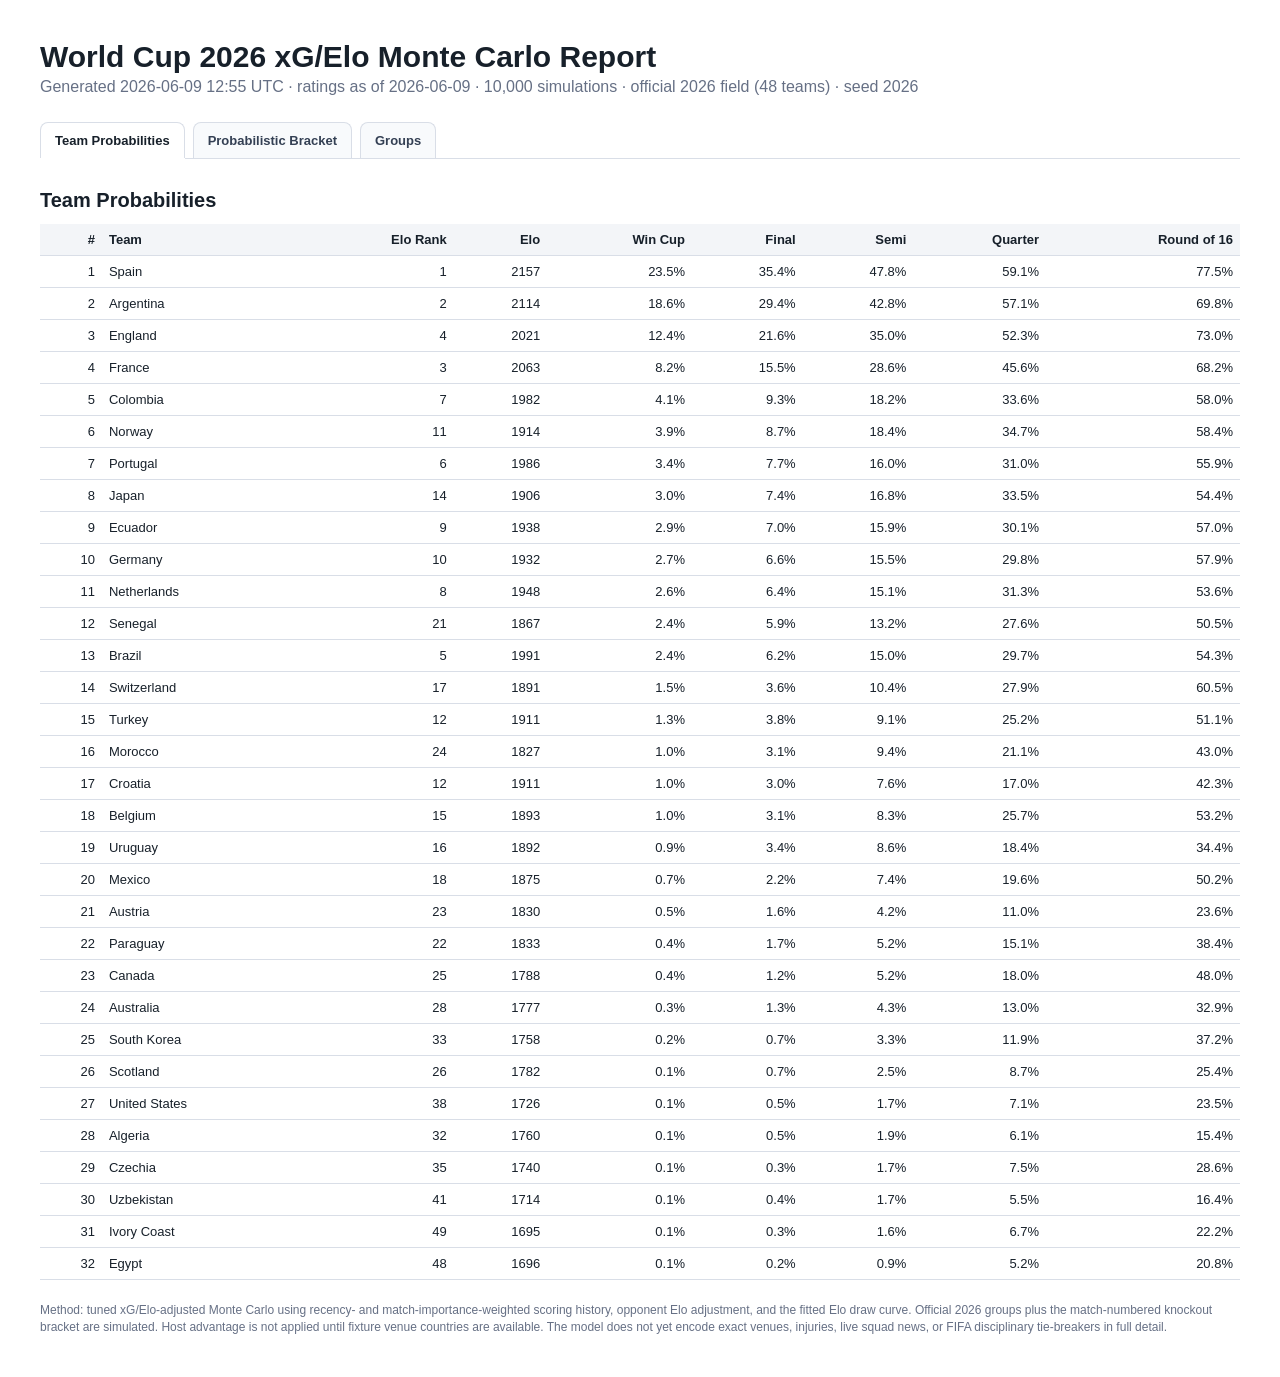
==== commit 94f4a79b: "Weight xG by match importance" ====
--- a/reports/monte_carlo_report.html
+++ b/reports/monte_carlo_report.html
@@ -171,7 +171,7 @@
   </head>
   <body>
     <h1>World Cup 2026 xG/Elo Monte Carlo Report</h1>
-    <p class="meta">Generated 2026-06-09 12:20 UTC · ratings as of 2026-06-09 · 10,000 simulations · official 2026 field (48 teams) · seed 2026</p>
+    <p class="meta">Generated 2026-06-09 12:55 UTC · ratings as of 2026-06-09 · 10,000 simulations · official 2026 field (48 teams) · seed 2026</p>
     <nav class="tabs" role="tablist" aria-label="Report sections">
       <button class="tab-button" id="tab-probabilities" type="button" role="tab" aria-selected="true" aria-controls="panel-probabilities" data-tab="probabilities">Team Probabilities</button>
       <button class="tab-button" id="tab-bracket" type="button" role="tab" aria-selected="false" aria-controls="panel-bracket" data-tab="bracket">Probabilistic Bracket</button>
@@ -200,11 +200,11 @@
           <td>Spain</td>
           <td>1</td>
           <td>2157</td>
-          <td>23.7%</td>
-          <td>35.9%</td>
-          <td>48.0%</td>
+          <td>23.5%</td>
+          <td>35.4%</td>
+          <td>47.8%</td>
           <td>59.1%</td>
-          <td>77.3%</td>
+          <td>77.5%</td>
         </tr>
         
 
@@ -213,11 +213,11 @@
           <td>Argentina</td>
           <td>2</td>
           <td>2114</td>
-          <td>21.2%</td>
-          <td>32.6%</td>
-          <td>46.2%</td>
-          <td>61.3%</td>
-          <td>73.1%</td>
+          <td>18.6%</td>
+          <td>29.4%</td>
+          <td>42.8%</td>
+          <td>57.1%</td>
+          <td>69.8%</td>
         </tr>
         
 
@@ -226,11 +226,11 @@
           <td>England</td>
           <td>4</td>
           <td>2021</td>
-          <td>10.5%</td>
-          <td>19.4%</td>
-          <td>32.9%</td>
-          <td>49.9%</td>
-          <td>71.4%</td>
+          <td>12.4%</td>
+          <td>21.6%</td>
+          <td>35.0%</td>
+          <td>52.3%</td>
+          <td>73.0%</td>
         </tr>
         
 
@@ -239,11 +239,11 @@
           <td>France</td>
           <td>3</td>
           <td>2063</td>
-          <td>7.4%</td>
-          <td>14.1%</td>
-          <td>27.6%</td>
-          <td>45.0%</td>
-          <td>67.7%</td>
+          <td>8.2%</td>
+          <td>15.5%</td>
+          <td>28.6%</td>
+          <td>45.6%</td>
+          <td>68.2%</td>
         </tr>
         
 
@@ -252,11 +252,11 @@
           <td>Colombia</td>
           <td>7</td>
           <td>1982</td>
-          <td>4.5%</td>
-          <td>10.1%</td>
-          <td>19.5%</td>
-          <td>35.8%</td>
-          <td>60.4%</td>
+          <td>4.1%</td>
+          <td>9.3%</td>
+          <td>18.2%</td>
+          <td>33.6%</td>
+          <td>58.0%</td>
         </tr>
         
 
@@ -266,101 +266,101 @@
           <td>11</td>
           <td>1914</td>
           <td>3.9%</td>
-          <td>8.9%</td>
-          <td>19.0%</td>
-          <td>35.4%</td>
-          <td>58.7%</td>
+          <td>8.7%</td>
+          <td>18.4%</td>
+          <td>34.7%</td>
+          <td>58.4%</td>
         </tr>
         
 
         <tr>
           <td>7</td>
+          <td>Portugal</td>
+          <td>6</td>
+          <td>1986</td>
+          <td>3.4%</td>
+          <td>7.7%</td>
+          <td>16.0%</td>
+          <td>31.0%</td>
+          <td>55.9%</td>
+        </tr>
+        
+
+        <tr>
+          <td>8</td>
           <td>Japan</td>
           <td>14</td>
           <td>1906</td>
-          <td>3.2%</td>
-          <td>7.8%</td>
-          <td>17.4%</td>
-          <td>34.1%</td>
-          <td>54.7%</td>
-        </tr>
-        
-
-        <tr>
-          <td>8</td>
-          <td>Portugal</td>
-          <td>6</td>
-          <td>1986</td>
+          <td>3.0%</td>
+          <td>7.4%</td>
+          <td>16.8%</td>
+          <td>33.5%</td>
+          <td>54.4%</td>
+        </tr>
+        
+
+        <tr>
+          <td>9</td>
+          <td>Ecuador</td>
+          <td>9</td>
+          <td>1938</td>
           <td>2.9%</td>
           <td>7.0%</td>
-          <td>14.6%</td>
-          <td>29.1%</td>
-          <td>54.7%</td>
-        </tr>
-        
-
-        <tr>
-          <td>9</td>
+          <td>15.9%</td>
+          <td>30.1%</td>
+          <td>57.0%</td>
+        </tr>
+        
+
+        <tr>
+          <td>10</td>
+          <td>Germany</td>
+          <td>10</td>
+          <td>1932</td>
+          <td>2.7%</td>
+          <td>6.6%</td>
+          <td>15.5%</td>
+          <td>29.8%</td>
+          <td>57.9%</td>
+        </tr>
+        
+
+        <tr>
+          <td>11</td>
           <td>Netherlands</td>
           <td>8</td>
           <td>1948</td>
-          <td>2.8%</td>
-          <td>6.8%</td>
-          <td>15.9%</td>
-          <td>32.1%</td>
-          <td>53.8%</td>
-        </tr>
-        
-
-        <tr>
-          <td>10</td>
+          <td>2.6%</td>
+          <td>6.4%</td>
+          <td>15.1%</td>
+          <td>31.3%</td>
+          <td>53.6%</td>
+        </tr>
+        
+
+        <tr>
+          <td>12</td>
           <td>Senegal</td>
           <td>21</td>
           <td>1867</td>
-          <td>2.7%</td>
-          <td>6.5%</td>
-          <td>14.8%</td>
-          <td>29.9%</td>
-          <td>53.1%</td>
-        </tr>
-        
-
-        <tr>
-          <td>11</td>
-          <td>Ecuador</td>
-          <td>9</td>
-          <td>1938</td>
-          <td>2.6%</td>
-          <td>6.1%</td>
-          <td>14.7%</td>
-          <td>28.6%</td>
-          <td>55.7%</td>
-        </tr>
-        
-
-        <tr>
-          <td>12</td>
+          <td>2.4%</td>
+          <td>5.9%</td>
+          <td>13.2%</td>
+          <td>27.6%</td>
+          <td>50.5%</td>
+        </tr>
+        
+
+        <tr>
+          <td>13</td>
           <td>Brazil</td>
           <td>5</td>
           <td>1991</td>
           <td>2.4%</td>
-          <td>6.1%</td>
-          <td>15.1%</td>
-          <td>29.6%</td>
-          <td>53.7%</td>
-        </tr>
-        
-
-        <tr>
-          <td>13</td>
-          <td>Germany</td>
-          <td>10</td>
-          <td>1932</td>
-          <td>2.4%</td>
-          <td>6.0%</td>
-          <td>14.5%</td>
-          <td>28.7%</td>
-          <td>56.7%</td>
+          <td>6.2%</td>
+          <td>15.0%</td>
+          <td>29.7%</td>
+          <td>54.3%</td>
         </tr>
         
 
@@ -370,62 +370,62 @@
           <td>17</td>
           <td>1891</td>
           <td>1.5%</td>
-          <td>4.1%</td>
-          <td>11.4%</td>
-          <td>29.6%</td>
-          <td>62.5%</td>
+          <td>3.6%</td>
+          <td>10.4%</td>
+          <td>27.9%</td>
+          <td>60.5%</td>
         </tr>
         
 
         <tr>
           <td>15</td>
+          <td>Turkey</td>
+          <td>12</td>
+          <td>1911</td>
+          <td>1.3%</td>
+          <td>3.8%</td>
+          <td>9.1%</td>
+          <td>25.2%</td>
+          <td>51.1%</td>
+        </tr>
+        
+
+        <tr>
+          <td>16</td>
           <td>Morocco</td>
           <td>24</td>
           <td>1827</td>
-          <td>1.4%</td>
-          <td>3.9%</td>
-          <td>11.1%</td>
-          <td>23.4%</td>
-          <td>45.4%</td>
-        </tr>
-        
-
-        <tr>
-          <td>16</td>
-          <td>Turkey</td>
+          <td>1.0%</td>
+          <td>3.1%</td>
+          <td>9.4%</td>
+          <td>21.1%</td>
+          <td>43.0%</td>
+        </tr>
+        
+
+        <tr>
+          <td>17</td>
+          <td>Croatia</td>
           <td>12</td>
           <td>1911</td>
-          <td>1.2%</td>
-          <td>3.4%</td>
-          <td>8.5%</td>
-          <td>24.4%</td>
-          <td>51.0%</td>
-        </tr>
-        
-
-        <tr>
-          <td>17</td>
+          <td>1.0%</td>
+          <td>3.0%</td>
+          <td>7.6%</td>
+          <td>17.0%</td>
+          <td>42.3%</td>
+        </tr>
+        
+
+        <tr>
+          <td>18</td>
           <td>Belgium</td>
           <td>15</td>
           <td>1893</td>
-          <td>1.1%</td>
-          <td>3.5%</td>
-          <td>8.7%</td>
-          <td>27.0%</td>
-          <td>54.6%</td>
-        </tr>
-        
-
-        <tr>
-          <td>18</td>
-          <td>Croatia</td>
-          <td>12</td>
-          <td>1911</td>
-          <td>1.1%</td>
-          <td>3.3%</td>
-          <td>8.2%</td>
-          <td>18.0%</td>
-          <td>43.8%</td>
+          <td>1.0%</td>
+          <td>3.1%</td>
+          <td>8.3%</td>
+          <td>25.7%</td>
+          <td>53.2%</td>
         </tr>
         
 
@@ -434,11 +434,11 @@
           <td>Uruguay</td>
           <td>16</td>
           <td>1892</td>
-          <td>0.6%</td>
-          <td>2.4%</td>
-          <td>6.5%</td>
-          <td>15.4%</td>
-          <td>30.3%</td>
+          <td>0.9%</td>
+          <td>3.4%</td>
+          <td>8.6%</td>
+          <td>18.4%</td>
+          <td>34.4%</td>
         </tr>
         
 
@@ -447,11 +447,11 @@
           <td>Mexico</td>
           <td>18</td>
           <td>1875</td>
-          <td>0.5%</td>
-          <td>1.8%</td>
-          <td>6.5%</td>
-          <td>17.7%</td>
-          <td>47.4%</td>
+          <td>0.7%</td>
+          <td>2.2%</td>
+          <td>7.4%</td>
+          <td>19.6%</td>
+          <td>50.2%</td>
         </tr>
         
 
@@ -461,67 +461,106 @@
           <td>23</td>
           <td>1830</td>
           <td>0.5%</td>
-          <td>1.9%</td>
-          <td>4.9%</td>
-          <td>12.3%</td>
-          <td>25.4%</td>
+          <td>1.6%</td>
+          <td>4.2%</td>
+          <td>11.0%</td>
+          <td>23.6%</td>
         </tr>
         
 
         <tr>
           <td>22</td>
+          <td>Paraguay</td>
+          <td>22</td>
+          <td>1833</td>
+          <td>0.4%</td>
+          <td>1.7%</td>
+          <td>5.2%</td>
+          <td>15.1%</td>
+          <td>38.4%</td>
+        </tr>
+        
+
+        <tr>
+          <td>23</td>
           <td>Canada</td>
           <td>25</td>
           <td>1788</td>
           <td>0.4%</td>
-          <td>1.4%</td>
-          <td>5.4%</td>
-          <td>18.4%</td>
-          <td>48.9%</td>
-        </tr>
-        
-
-        <tr>
-          <td>23</td>
-          <td>Paraguay</td>
-          <td>22</td>
-          <td>1833</td>
+          <td>1.2%</td>
+          <td>5.2%</td>
+          <td>18.0%</td>
+          <td>48.0%</td>
+        </tr>
+        
+
+        <tr>
+          <td>24</td>
+          <td>Australia</td>
+          <td>28</td>
+          <td>1777</td>
           <td>0.3%</td>
-          <td>1.2%</td>
-          <td>3.9%</td>
-          <td>12.7%</td>
-          <td>35.5%</td>
-        </tr>
-        
-
-        <tr>
-          <td>24</td>
+          <td>1.3%</td>
+          <td>4.3%</td>
+          <td>13.0%</td>
+          <td>32.9%</td>
+        </tr>
+        
+
+        <tr>
+          <td>25</td>
           <td>South Korea</td>
           <td>33</td>
           <td>1758</td>
           <td>0.2%</td>
-          <td>0.9%</td>
-          <td>3.8%</td>
-          <td>12.7%</td>
-          <td>38.9%</td>
-        </tr>
-        
-
-        <tr>
-          <td>25</td>
-          <td>Australia</td>
+          <td>0.7%</td>
+          <td>3.3%</td>
+          <td>11.9%</td>
+          <td>37.2%</td>
+        </tr>
+        
+
+        <tr>
+          <td>26</td>
+          <td>Scotland</td>
+          <td>26</td>
+          <td>1782</td>
+          <td>0.1%</td>
+          <td>0.7%</td>
+          <td>2.5%</td>
+          <td>8.7%</td>
+          <td>25.4%</td>
+        </tr>
+        
+
+        <tr>
+          <td>27</td>
+          <td>United States</td>
+          <td>38</td>
+          <td>1726</td>
+          <td>0.1%</td>
+          <td>0.5%</td>
+          <td>1.7%</td>
+          <td>7.1%</td>
+          <td>23.5%</td>
+        </tr>
+        
+
+        <tr>
           <td>28</td>
-          <td>1777</td>
-          <td>0.2%</td>
-          <td>1.0%</td>
-          <td>3.5%</td>
-          <td>11.2%</td>
-          <td>30.2%</td>
-        </tr>
-        
-
-        <tr>
-          <td>26</td>
+          <td>Algeria</td>
+          <td>32</td>
+          <td>1760</td>
+          <td>0.1%</td>
+          <td>0.5%</td>
+          <td>1.9%</td>
+          <td>6.1%</td>
+          <td>15.4%</td>
+        </tr>
+        
+
+        <tr>
+          <td>29</td>
           <td>Czechia</td>
           <td>35</td>
           <td>1740</td>
@@ -529,72 +568,33 @@
           <td>0.3%</td>
           <td>1.7%</td>
           <td>7.5%</td>
-          <td>28.8%</td>
-        </tr>
-        
-
-        <tr>
-          <td>27</td>
-          <td>United States</td>
-          <td>38</td>
-          <td>1726</td>
-          <td>0.1%</td>
-          <td>0.5%</td>
-          <td>2.1%</td>
-          <td>8.0%</td>
-          <td>25.8%</td>
-        </tr>
-        
-
-        <tr>
-          <td>28</td>
-          <td>Algeria</td>
-          <td>32</td>
-          <td>1760</td>
-          <td>0.1%</td>
-          <td>0.6%</td>
-          <td>2.2%</td>
-          <td>6.9%</td>
-          <td>16.8%</td>
-        </tr>
-        
-
-        <tr>
-          <td>29</td>
+          <td>28.6%</td>
+        </tr>
+        
+
+        <tr>
+          <td>30</td>
           <td>Uzbekistan</td>
           <td>41</td>
           <td>1714</td>
           <td>0.1%</td>
-          <td>0.5%</td>
-          <td>1.8%</td>
-          <td>5.8%</td>
-          <td>17.5%</td>
-        </tr>
-        
-
-        <tr>
-          <td>30</td>
+          <td>0.4%</td>
+          <td>1.7%</td>
+          <td>5.5%</td>
+          <td>16.4%</td>
+        </tr>
+        
+
+        <tr>
+          <td>31</td>
           <td>Ivory Coast</td>
           <td>49</td>
           <td>1695</td>
           <td>0.1%</td>
           <td>0.3%</td>
           <td>1.6%</td>
-          <td>6.9%</td>
-          <td>23.1%</td>
-        </tr>
-        
-
-        <tr>
-          <td>31</td>
-          <td>Scotland</td>
-          <td>26</td>
-          <td>1782</td>
-          <td>0.1%</td>
-          <td>0.4%</td>
-          <td>2.0%</td>
-          <td>7.4%</td>
-          <td>23.0%</td>
+          <td>6.7%</td>
+          <td>22.2%</td>
         </tr>
         
 
@@ -605,9 +605,9 @@
           <td>1696</td>
           <td>0.1%</td>
           <td>0.2%</td>
-          <td>1.0%</td>
-          <td>6.1%</td>
-          <td>23.1%</td>
+          <td>0.9%</td>
+          <td>5.2%</td>
+          <td>20.8%</td>
         </tr>
         
         </tbody>
@@ -634,129 +634,129 @@
                 <tr>
                   <td>M73</td>
                   <td>Runner-up Group A<br /><span class="subtle">Runner-up Group B</span></td>
-                  <td>Canada 45.1%<br />South Korea 32.0%<br />Switzerland 29.9%<br />Mexico 28.6%</td>
-                  <td>Canada v South Korea 14.2% <span class="subtle">(Canada 52.3% / South Korea 47.7%)</span><br />Canada v Mexico 13.1% <span class="subtle">(Canada 46.9% / Mexico 53.1%)</span><br />Canada v Czechia 12.3% <span class="subtle">(Canada 60.0% / Czechia 40.0%)</span></td>
-                  <td>Canada<br /><span class="subtle">wins match 25.2%; if appears 55.9%</span></td>
+                  <td>Canada 44.1%<br />South Korea 32.3%<br />Switzerland 30.5%<br />Czechia 27.9%</td>
+                  <td>Canada v South Korea 14.1% <span class="subtle">(Canada 53.5% / South Korea 46.5%)</span><br />Canada v Mexico 12.5% <span class="subtle">(Canada 43.7% / Mexico 56.3%)</span><br />Canada v Czechia 12.0% <span class="subtle">(Canada 60.0% / Czechia 40.0%)</span></td>
+                  <td>Canada<br /><span class="subtle">wins match 24.4%; if appears 55.4%</span></td>
                 </tr>
                 
                 <tr>
                   <td>M74</td>
                   <td>Winner Group E<br /><span class="subtle">Third place Group A/B/C/D/F</span></td>
-                  <td>Germany 46.0%<br />Ecuador 40.2%<br />Ivory Coast 12.2%<br />Bosnia and Herzegovina 8.8%</td>
-                  <td>Bosnia and Herzegovina v Germany 3.9% <span class="subtle">(Bosnia and Herzegovina 15.8% / Germany 84.2%)</span><br />Bosnia and Herzegovina v Ecuador 3.6% <span class="subtle">(Bosnia and Herzegovina 17.7% / Ecuador 82.3%)</span><br />Australia v Germany 3.4% <span class="subtle">(Australia 30.1% / Germany 69.9%)</span></td>
-                  <td>Germany<br /><span class="subtle">wins match 32.3%; if appears 70.3%</span></td>
+                  <td>Germany 45.9%<br />Ecuador 41.2%<br />Ivory Coast 11.3%<br />Bosnia and Herzegovina 8.9%</td>
+                  <td>Bosnia and Herzegovina v Germany 4.0% <span class="subtle">(Bosnia and Herzegovina 13.8% / Germany 86.2%)</span><br />Bosnia and Herzegovina v Ecuador 3.7% <span class="subtle">(Bosnia and Herzegovina 16.3% / Ecuador 83.7%)</span><br />Australia v Germany 3.6% <span class="subtle">(Australia 31.6% / Germany 68.4%)</span></td>
+                  <td>Germany<br /><span class="subtle">wins match 32.9%; if appears 71.7%</span></td>
                 </tr>
                 
                 <tr>
                   <td>M75</td>
                   <td>Winner Group F<br /><span class="subtle">Runner-up Group C</span></td>
-                  <td>Netherlands 44.9%<br />Japan 44.1%<br />Morocco 37.9%<br />Brazil 29.7%</td>
-                  <td>Morocco v Netherlands 17.0% <span class="subtle">(Morocco 45.5% / Netherlands 54.5%)</span><br />Japan v Morocco 16.9% <span class="subtle">(Japan 55.7% / Morocco 44.3%)</span><br />Brazil v Netherlands 13.3% <span class="subtle">(Brazil 52.1% / Netherlands 47.9%)</span></td>
-                  <td>Netherlands<br /><span class="subtle">wins match 27.1%; if appears 60.4%</span></td>
+                  <td>Netherlands 44.6%<br />Japan 43.8%<br />Morocco 37.2%<br />Brazil 29.1%</td>
+                  <td>Morocco v Netherlands 16.6% <span class="subtle">(Morocco 44.0% / Netherlands 56.0%)</span><br />Japan v Morocco 16.4% <span class="subtle">(Japan 58.1% / Morocco 41.9%)</span><br />Brazil v Japan 12.9% <span class="subtle">(Brazil 51.2% / Japan 48.8%)</span></td>
+                  <td>Japan<br /><span class="subtle">wins match 26.8%; if appears 61.2%</span></td>
                 </tr>
                 
                 <tr>
                   <td>M76</td>
                   <td>Winner Group C<br /><span class="subtle">Runner-up Group F</span></td>
-                  <td>Brazil 51.0%<br />Japan 36.6%<br />Netherlands 35.3%<br />Morocco 33.0%</td>
-                  <td>Brazil v Japan 18.6% <span class="subtle">(Brazil 49.1% / Japan 50.9%)</span><br />Brazil v Netherlands 18.0% <span class="subtle">(Brazil 49.9% / Netherlands 50.1%)</span><br />Japan v Morocco 12.2% <span class="subtle">(Japan 55.6% / Morocco 44.4%)</span></td>
-                  <td>Brazil<br /><span class="subtle">wins match 29.7%; if appears 58.3%</span></td>
+                  <td>Brazil 51.3%<br />Japan 36.2%<br />Netherlands 35.0%<br />Morocco 30.7%</td>
+                  <td>Brazil v Japan 18.8% <span class="subtle">(Brazil 50.3% / Japan 49.7%)</span><br />Brazil v Netherlands 18.0% <span class="subtle">(Brazil 50.4% / Netherlands 49.6%)</span><br />Japan v Morocco 11.2% <span class="subtle">(Japan 58.3% / Morocco 41.7%)</span></td>
+                  <td>Brazil<br /><span class="subtle">wins match 30.3%; if appears 59.1%</span></td>
                 </tr>
                 
                 <tr>
                   <td>M77</td>
                   <td>Winner Group I<br /><span class="subtle">Third place Group C/D/F/G/H</span></td>
-                  <td>France 43.4%<br />Norway 31.0%<br />Senegal 24.1%<br />Scotland 9.9%</td>
-                  <td>France v Scotland 4.2% <span class="subtle">(France 79.2% / Scotland 20.8%)</span><br />France v Iran 3.5% <span class="subtle">(France 82.2% / Iran 17.8%)</span><br />Egypt v France 3.3% <span class="subtle">(Egypt 18.0% / France 82.0%)</span></td>
-                  <td>France<br /><span class="subtle">wins match 34.1%; if appears 78.7%</span></td>
+                  <td>France 45.0%<br />Norway 31.0%<br />Senegal 22.5%<br />Scotland 9.2%</td>
+                  <td>France v Scotland 4.1% <span class="subtle">(France 80.5% / Scotland 19.5%)</span><br />France v United States 3.5% <span class="subtle">(France 78.6% / United States 21.4%)</span><br />Egypt v France 3.4% <span class="subtle">(Egypt 16.6% / France 83.4%)</span></td>
+                  <td>France<br /><span class="subtle">wins match 35.4%; if appears 78.7%</span></td>
                 </tr>
                 
                 <tr>
                   <td>M78</td>
                   <td>Runner-up Group E<br /><span class="subtle">Runner-up Group I</span></td>
-                  <td>Ecuador 37.7%<br />Germany 34.7%<br />Norway 34.1%<br />Senegal 31.2%</td>
-                  <td>Ecuador v Norway 13.0% <span class="subtle">(Ecuador 47.2% / Norway 52.8%)</span><br />Germany v Norway 11.9% <span class="subtle">(Germany 45.5% / Norway 54.5%)</span><br />Ecuador v France 11.6% <span class="subtle">(Ecuador 42.6% / France 57.4%)</span></td>
-                  <td>Norway<br /><span class="subtle">wins match 20.7%; if appears 60.6%</span></td>
+                  <td>Ecuador 37.9%<br />Germany 35.4%<br />Norway 34.8%<br />France 30.6%</td>
+                  <td>Ecuador v Norway 13.4% <span class="subtle">(Ecuador 48.3% / Norway 51.7%)</span><br />Germany v Norway 12.3% <span class="subtle">(Germany 46.2% / Norway 53.8%)</span><br />Ecuador v France 11.6% <span class="subtle">(Ecuador 42.8% / France 57.2%)</span></td>
+                  <td>Norway<br /><span class="subtle">wins match 20.9%; if appears 60.2%</span></td>
                 </tr>
                 
                 <tr>
                   <td>M79</td>
                   <td>Winner Group A<br /><span class="subtle">Third place Group C/E/F/H/I</span></td>
-                  <td>Mexico 44.0%<br />South Korea 30.5%<br />Czechia 19.2%<br />Scotland 13.2%</td>
-                  <td>Mexico v Scotland 5.6% <span class="subtle">(Mexico 60.8% / Scotland 39.2%)</span><br />Scotland v South Korea 4.1% <span class="subtle">(Scotland 45.5% / South Korea 54.5%)</span><br />Ivory Coast v Mexico 3.7% <span class="subtle">(Ivory Coast 39.6% / Mexico 60.4%)</span></td>
-                  <td>Mexico<br /><span class="subtle">wins match 22.9%; if appears 51.9%</span></td>
+                  <td>Mexico 47.3%<br />South Korea 28.1%<br />Czechia 18.7%<br />Scotland 12.9%</td>
+                  <td>Mexico v Scotland 6.0% <span class="subtle">(Mexico 59.0% / Scotland 41.0%)</span><br />Mexico v Morocco 4.3% <span class="subtle">(Mexico 45.3% / Morocco 54.7%)</span><br />Mexico v Senegal 4.2% <span class="subtle">(Mexico 42.9% / Senegal 57.1%)</span></td>
+                  <td>Mexico<br /><span class="subtle">wins match 25.5%; if appears 53.8%</span></td>
                 </tr>
                 
                 <tr>
                   <td>M80</td>
                   <td>Winner Group L<br /><span class="subtle">Third place Group E/H/I/J/K</span></td>
-                  <td>England 67.0%<br />Croatia 25.9%<br />Uzbekistan 21.9%<br />DR Congo 19.2%</td>
-                  <td>England v Uzbekistan 14.9% <span class="subtle">(England 83.6% / Uzbekistan 16.4%)</span><br />DR Congo v England 13.2% <span class="subtle">(DR Congo 13.9% / England 86.1%)</span><br />England v Portugal 9.5% <span class="subtle">(England 61.3% / Portugal 38.7%)</span></td>
-                  <td>England<br /><span class="subtle">wins match 50.2%; if appears 74.9%</span></td>
+                  <td>England 68.4%<br />Croatia 23.8%<br />Uzbekistan 21.2%<br />DR Congo 19.6%</td>
+                  <td>England v Uzbekistan 14.6% <span class="subtle">(England 84.4% / Uzbekistan 15.6%)</span><br />DR Congo v England 13.7% <span class="subtle">(DR Congo 13.7% / England 86.3%)</span><br />Colombia v England 9.6% <span class="subtle">(Colombia 37.6% / England 62.4%)</span></td>
+                  <td>England<br /><span class="subtle">wins match 52.2%; if appears 76.4%</span></td>
                 </tr>
                 
                 <tr>
                   <td>M81</td>
                   <td>Winner Group D<br /><span class="subtle">Third place Group B/E/F/I/J</span></td>
-                  <td>Turkey 41.9%<br />Bosnia and Herzegovina 22.0%<br />Paraguay 21.7%<br />Australia 19.6%</td>
-                  <td>Bosnia and Herzegovina v Turkey 9.0% <span class="subtle">(Bosnia and Herzegovina 15.5% / Turkey 84.5%)</span><br />Bosnia and Herzegovina v Paraguay 4.9% <span class="subtle">(Bosnia and Herzegovina 26.1% / Paraguay 73.9%)</span><br />Australia v Bosnia and Herzegovina 4.2% <span class="subtle">(Australia 72.7% / Bosnia and Herzegovina 27.3%)</span></td>
-                  <td>Turkey<br /><span class="subtle">wins match 27.2%; if appears 64.8%</span></td>
+                  <td>Turkey 40.8%<br />Paraguay 23.1%<br />Bosnia and Herzegovina 21.3%<br />Australia 21.1%</td>
+                  <td>Bosnia and Herzegovina v Turkey 8.6% <span class="subtle">(Bosnia and Herzegovina 14.7% / Turkey 85.3%)</span><br />Bosnia and Herzegovina v Paraguay 5.0% <span class="subtle">(Bosnia and Herzegovina 23.8% / Paraguay 76.2%)</span><br />Australia v Bosnia and Herzegovina 4.5% <span class="subtle">(Australia 73.5% / Bosnia and Herzegovina 26.5%)</span></td>
+                  <td>Turkey<br /><span class="subtle">wins match 26.8%; if appears 65.6%</span></td>
                 </tr>
                 
                 <tr>
                   <td>M82</td>
                   <td>Winner Group G<br /><span class="subtle">Third place Group A/E/H/I/J</span></td>
-                  <td>Belgium 55.3%<br />Iran 17.3%<br />Egypt 16.8%<br />Czechia 15.9%</td>
-                  <td>Belgium v Czechia 8.7% <span class="subtle">(Belgium 69.0% / Czechia 31.0%)</span><br />Belgium v South Korea 7.1% <span class="subtle">(Belgium 61.4% / South Korea 38.6%)</span><br />Belgium v South Africa 5.9% <span class="subtle">(Belgium 86.9% / South Africa 13.1%)</span></td>
-                  <td>Belgium<br /><span class="subtle">wins match 35.2%; if appears 63.7%</span></td>
+                  <td>Belgium 53.6%<br />Czechia 16.3%<br />Egypt 15.6%<br />New Zealand 15.5%</td>
+                  <td>Belgium v Czechia 8.8% <span class="subtle">(Belgium 68.5% / Czechia 31.5%)</span><br />Belgium v South Korea 7.2% <span class="subtle">(Belgium 63.7% / South Korea 36.2%)</span><br />Belgium v South Africa 5.7% <span class="subtle">(Belgium 87.6% / South Africa 12.4%)</span></td>
+                  <td>Belgium<br /><span class="subtle">wins match 33.8%; if appears 63.1%</span></td>
                 </tr>
                 
                 <tr>
                   <td>M83</td>
                   <td>Runner-up Group K<br /><span class="subtle">Runner-up Group L</span></td>
-                  <td>Croatia 48.6%<br />Portugal 34.4%<br />Colombia 33.0%<br />England 24.8%</td>
-                  <td>Croatia v Portugal 16.6% <span class="subtle">(Croatia 40.0% / Portugal 60.0%)</span><br />Colombia v Croatia 16.1% <span class="subtle">(Colombia 63.8% / Croatia 36.2%)</span><br />England v Portugal 8.6% <span class="subtle">(England 66.5% / Portugal 33.5%)</span></td>
-                  <td>Croatia<br /><span class="subtle">wins match 22.9%; if appears 47.1%</span></td>
+                  <td>Croatia 47.9%<br />Colombia 33.7%<br />Portugal 33.6%<br />England 23.7%</td>
+                  <td>Colombia v Croatia 16.1% <span class="subtle">(Colombia 63.2% / Croatia 36.8%)</span><br />Croatia v Portugal 16.0% <span class="subtle">(Croatia 37.6% / Portugal 62.4%)</span><br />Croatia v Uzbekistan 8.3% <span class="subtle">(Croatia 62.8% / Uzbekistan 37.2%)</span></td>
+                  <td>Croatia<br /><span class="subtle">wins match 22.3%; if appears 46.5%</span></td>
                 </tr>
                 
                 <tr>
                   <td>M84</td>
                   <td>Winner Group H<br /><span class="subtle">Runner-up Group J</span></td>
-                  <td>Spain 82.3%<br />Austria 38.0%<br />Algeria 28.9%<br />Argentina 17.5%</td>
-                  <td>Austria v Spain 31.2% <span class="subtle">(Austria 16.4% / Spain 83.6%)</span><br />Algeria v Spain 24.0% <span class="subtle">(Algeria 11.3% / Spain 88.7%)</span><br />Argentina v Spain 14.3% <span class="subtle">(Argentina 47.3% / Spain 52.7%)</span></td>
-                  <td>Spain<br /><span class="subtle">wins match 66.8%; if appears 81.2%</span></td>
+                  <td>Spain 80.3%<br />Austria 36.6%<br />Algeria 27.2%<br />Jordan 18.6%</td>
+                  <td>Austria v Spain 29.3% <span class="subtle">(Austria 15.8% / Spain 84.2%)</span><br />Algeria v Spain 22.0% <span class="subtle">(Algeria 10.8% / Spain 89.2%)</span><br />Jordan v Spain 14.8% <span class="subtle">(Jordan 8.1% / Spain 91.9%)</span></td>
+                  <td>Spain<br /><span class="subtle">wins match 65.6%; if appears 81.7%</span></td>
                 </tr>
                 
                 <tr>
                   <td>M85</td>
                   <td>Winner Group B<br /><span class="subtle">Third place Group E/F/G/I/J</span></td>
-                  <td>Switzerland 58.9%<br />Canada 32.4%<br />Egypt 12.9%<br />Iran 12.6%</td>
-                  <td>Iran v Switzerland 7.7% <span class="subtle">(Iran 31.2% / Switzerland 68.8%)</span><br />Egypt v Switzerland 7.6% <span class="subtle">(Egypt 29.6% / Switzerland 70.4%)</span><br />New Zealand v Switzerland 6.8% <span class="subtle">(New Zealand 19.6% / Switzerland 80.4%)</span></td>
-                  <td>Switzerland<br /><span class="subtle">wins match 37.7%; if appears 63.9%</span></td>
+                  <td>Switzerland 57.5%<br />Canada 33.6%<br />Egypt 12.3%<br />New Zealand 12.2%</td>
+                  <td>Egypt v Switzerland 7.1% <span class="subtle">(Egypt 28.3% / Switzerland 71.7%)</span><br />Iran v Switzerland 7.0% <span class="subtle">(Iran 29.4% / Switzerland 70.6%)</span><br />New Zealand v Switzerland 6.9% <span class="subtle">(New Zealand 25.4% / Switzerland 74.6%)</span></td>
+                  <td>Switzerland<br /><span class="subtle">wins match 35.9%; if appears 62.5%</span></td>
                 </tr>
                 
                 <tr>
                   <td>M86</td>
                   <td>Winner Group J<br /><span class="subtle">Runner-up Group H</span></td>
-                  <td>Argentina 75.4%<br />Uruguay 59.5%<br />Spain 15.5%<br />Cape Verde 14.5%</td>
-                  <td>Argentina v Uruguay 44.8% <span class="subtle">(Argentina 80.5% / Uruguay 19.5%)</span><br />Argentina v Spain 11.8% <span class="subtle">(Argentina 49.1% / Spain 50.9%)</span><br />Argentina v Cape Verde 10.9% <span class="subtle">(Argentina 94.1% / Cape Verde 5.9%)</span></td>
-                  <td>Argentina<br /><span class="subtle">wins match 59.6%; if appears 79.0%</span></td>
+                  <td>Argentina 74.6%<br />Uruguay 59.2%<br />Spain 17.2%<br />Cape Verde 14.3%</td>
+                  <td>Argentina v Uruguay 44.1% <span class="subtle">(Argentina 76.5% / Uruguay 23.5%)</span><br />Argentina v Spain 12.9% <span class="subtle">(Argentina 48.1% / Spain 51.9%)</span><br />Argentina v Cape Verde 10.5% <span class="subtle">(Argentina 93.0% / Cape Verde 7.0%)</span></td>
+                  <td>Argentina<br /><span class="subtle">wins match 56.4%; if appears 75.6%</span></td>
                 </tr>
                 
                 <tr>
                   <td>M87</td>
                   <td>Winner Group K<br /><span class="subtle">Third place Group D/E/I/J/L</span></td>
-                  <td>Colombia 44.0%<br />Portugal 38.5%<br />Panama 29.0%<br />Croatia 15.8%</td>
-                  <td>Colombia v Panama 12.6% <span class="subtle">(Colombia 81.1% / Panama 18.9%)</span><br />Panama v Portugal 11.2% <span class="subtle">(Panama 18.3% / Portugal 81.7%)</span><br />Colombia v Croatia 7.1% <span class="subtle">(Colombia 69.1% / Croatia 30.9%)</span></td>
-                  <td>Colombia<br /><span class="subtle">wins match 32.8%; if appears 74.5%</span></td>
+                  <td>Colombia 41.6%<br />Portugal 40.6%<br />Panama 28.5%<br />Croatia 17.3%</td>
+                  <td>Panama v Portugal 11.8% <span class="subtle">(Panama 19.9% / Portugal 80.1%)</span><br />Colombia v Panama 11.7% <span class="subtle">(Colombia 78.9% / Panama 21.1%)</span><br />Colombia v Croatia 7.3% <span class="subtle">(Colombia 68.7% / Croatia 31.3%)</span></td>
+                  <td>Colombia<br /><span class="subtle">wins match 30.3%; if appears 72.7%</span></td>
                 </tr>
                 
                 <tr>
                   <td>M88</td>
                   <td>Runner-up Group D<br /><span class="subtle">Runner-up Group G</span></td>
-                  <td>Iran 29.1%<br />Paraguay 27.8%<br />Egypt 27.2%<br />Turkey 26.1%</td>
-                  <td>Iran v Paraguay 8.3% <span class="subtle">(Iran 36.4% / Paraguay 63.6%)</span><br />Iran v Turkey 7.5% <span class="subtle">(Iran 27.3% / Turkey 72.7%)</span><br />Egypt v Paraguay 7.3% <span class="subtle">(Egypt 38.3% / Paraguay 61.7%)</span></td>
-                  <td>Turkey<br /><span class="subtle">wins match 17.9%; if appears 68.5%</span></td>
+                  <td>Paraguay 28.3%<br />Iran 27.0%<br />Turkey 26.5%<br />Egypt 25.3%</td>
+                  <td>Iran v Paraguay 7.7% <span class="subtle">(Iran 30.1% / Paraguay 69.9%)</span><br />Iran v Turkey 7.2% <span class="subtle">(Iran 25.2% / Turkey 74.8%)</span><br />Egypt v Paraguay 7.1% <span class="subtle">(Egypt 35.3% / Paraguay 64.7%)</span></td>
+                  <td>Turkey<br /><span class="subtle">wins match 18.3%; if appears 69.1%</span></td>
                 </tr>
                 
                 </tbody>
@@ -781,65 +781,65 @@
                 <tr>
                   <td>M89</td>
                   <td>W74<br /><span class="subtle">W77</span></td>
-                  <td>France 34.1%<br />Germany 32.3%<br />Ecuador 28.3%<br />Norway 23.1%</td>
-                  <td>France v Germany 11.0% <span class="subtle">(France 64.5% / Germany 35.5%)</span><br />Ecuador v France 9.8% <span class="subtle">(Ecuador 40.2% / France 59.8%)</span><br />Germany v Norway 7.8% <span class="subtle">(Germany 43.9% / Norway 56.1%)</span></td>
-                  <td>France<br /><span class="subtle">wins match 23.3%; if appears 68.2%</span></td>
+                  <td>France 35.4%<br />Germany 32.9%<br />Ecuador 29.3%<br />Norway 23.1%</td>
+                  <td>France v Germany 11.7% <span class="subtle">(France 64.2% / Germany 35.8%)</span><br />Ecuador v France 10.6% <span class="subtle">(Ecuador 39.9% / France 60.1%)</span><br />Germany v Norway 7.8% <span class="subtle">(Germany 44.7% / Norway 55.3%)</span></td>
+                  <td>France<br /><span class="subtle">wins match 24.1%; if appears 68.0%</span></td>
                 </tr>
                 
                 <tr>
                   <td>M90</td>
                   <td>W73<br /><span class="subtle">W75</span></td>
-                  <td>Netherlands 27.1%<br />Japan 27.0%<br />Canada 25.2%<br />Switzerland 20.1%</td>
-                  <td>Canada v Japan 6.7% <span class="subtle">(Canada 29.6% / Japan 70.4%)</span><br />Canada v Netherlands 6.6% <span class="subtle">(Canada 32.2% / Netherlands 67.8%)</span><br />Japan v Switzerland 5.6% <span class="subtle">(Japan 60.4% / Switzerland 39.6%)</span></td>
-                  <td>Japan<br /><span class="subtle">wins match 19.2%; if appears 71.1%</span></td>
+                  <td>Japan 26.8%<br />Netherlands 26.8%<br />Canada 24.4%<br />Switzerland 20.0%</td>
+                  <td>Canada v Japan 6.6% <span class="subtle">(Canada 29.6% / Japan 70.4%)</span><br />Canada v Netherlands 6.3% <span class="subtle">(Canada 31.6% / Netherlands 68.4%)</span><br />Netherlands v Switzerland 5.5% <span class="subtle">(Netherlands 57.8% / Switzerland 42.2%)</span></td>
+                  <td>Japan<br /><span class="subtle">wins match 19.2%; if appears 71.5%</span></td>
                 </tr>
                 
                 <tr>
                   <td>M91</td>
                   <td>W76<br /><span class="subtle">W78</span></td>
-                  <td>Brazil 29.7%<br />Norway 20.7%<br />Japan 20.6%<br />France 20.2%</td>
-                  <td>Brazil v France 6.2% <span class="subtle">(Brazil 43.3% / France 56.7%)</span><br />Brazil v Norway 6.1% <span class="subtle">(Brazil 48.6% / Norway 51.4%)</span><br />Brazil v Senegal 5.5% <span class="subtle">(Brazil 50.4% / Senegal 49.6%)</span></td>
-                  <td>Brazil<br /><span class="subtle">wins match 14.8%; if appears 49.9%</span></td>
+                  <td>Brazil 30.3%<br />Norway 20.9%<br />Japan 20.4%<br />France 20.3%</td>
+                  <td>Brazil v France 6.4% <span class="subtle">(Brazil 42.8% / France 57.2%)</span><br />Brazil v Norway 6.3% <span class="subtle">(Brazil 48.2% / Norway 51.8%)</span><br />Brazil v Ecuador 5.5% <span class="subtle">(Brazil 50.5% / Ecuador 49.5%)</span></td>
+                  <td>Brazil<br /><span class="subtle">wins match 15.1%; if appears 49.9%</span></td>
                 </tr>
                 
                 <tr>
                   <td>M92</td>
                   <td>W79<br /><span class="subtle">W80</span></td>
-                  <td>England 50.2%<br />Mexico 22.9%<br />Croatia 14.4%<br />South Korea 14.0%</td>
-                  <td>England v Mexico 11.6% <span class="subtle">(England 77.3% / Mexico 22.7%)</span><br />England v South Korea 6.9% <span class="subtle">(England 80.4% / South Korea 19.6%)</span><br />Czechia v England 3.9% <span class="subtle">(Czechia 13.2% / England 86.8%)</span></td>
-                  <td>England<br /><span class="subtle">wins match 38.3%; if appears 76.2%</span></td>
+                  <td>England 52.2%<br />Mexico 25.5%<br />Croatia 13.1%<br />South Korea 12.3%</td>
+                  <td>England v Mexico 13.5% <span class="subtle">(England 77.8% / Mexico 22.2%)</span><br />England v South Korea 6.4% <span class="subtle">(England 81.7% / South Korea 18.3%)</span><br />Czechia v England 3.8% <span class="subtle">(Czechia 10.3% / England 89.7%)</span></td>
+                  <td>England<br /><span class="subtle">wins match 40.6%; if appears 77.6%</span></td>
                 </tr>
                 
                 <tr>
                   <td>M93</td>
                   <td>W83<br /><span class="subtle">W84</span></td>
-                  <td>Spain 66.8%<br />Croatia 22.9%<br />Colombia 20.9%<br />Portugal 20.6%</td>
-                  <td>Croatia v Spain 15.3% <span class="subtle">(Croatia 19.6% / Spain 80.4%)</span><br />Colombia v Spain 14.2% <span class="subtle">(Colombia 29.7% / Spain 70.3%)</span><br />Portugal v Spain 13.9% <span class="subtle">(Portugal 26.0% / Spain 74.0%)</span></td>
-                  <td>Spain<br /><span class="subtle">wins match 49.9%; if appears 74.7%</span></td>
+                  <td>Spain 65.6%<br />Croatia 22.3%<br />Colombia 21.1%<br />Portugal 20.6%</td>
+                  <td>Croatia v Spain 14.8% <span class="subtle">(Croatia 19.4% / Spain 80.6%)</span><br />Colombia v Spain 14.1% <span class="subtle">(Colombia 28.4% / Spain 71.6%)</span><br />Portugal v Spain 13.6% <span class="subtle">(Portugal 27.9% / Spain 72.1%)</span></td>
+                  <td>Spain<br /><span class="subtle">wins match 48.8%; if appears 74.4%</span></td>
                 </tr>
                 
                 <tr>
                   <td>M94</td>
                   <td>W81<br /><span class="subtle">W82</span></td>
-                  <td>Belgium 35.2%<br />Turkey 27.2%<br />Paraguay 12.5%<br />Australia 10.7%</td>
-                  <td>Belgium v Turkey 9.7% <span class="subtle">(Belgium 50.7% / Turkey 49.3%)</span><br />Belgium v Paraguay 4.5% <span class="subtle">(Belgium 59.9% / Paraguay 40.1%)</span><br />Australia v Belgium 3.7% <span class="subtle">(Australia 35.6% / Belgium 64.4%)</span></td>
-                  <td>Belgium<br /><span class="subtle">wins match 20.0%; if appears 56.6%</span></td>
+                  <td>Belgium 33.8%<br />Turkey 26.8%<br />Paraguay 14.0%<br />Australia 12.0%</td>
+                  <td>Belgium v Turkey 9.2% <span class="subtle">(Belgium 47.6% / Turkey 52.4%)</span><br />Belgium v Paraguay 4.9% <span class="subtle">(Belgium 56.2% / Paraguay 43.8%)</span><br />Australia v Belgium 4.2% <span class="subtle">(Australia 40.3% / Belgium 59.7%)</span></td>
+                  <td>Belgium<br /><span class="subtle">wins match 18.5%; if appears 54.7%</span></td>
                 </tr>
                 
                 <tr>
                   <td>M95</td>
                   <td>W86<br /><span class="subtle">W88</span></td>
-                  <td>Argentina 59.6%<br />Turkey 17.9%<br />Uruguay 16.8%<br />Paraguay 16.6%</td>
-                  <td>Argentina v Turkey 10.8% <span class="subtle">(Argentina 80.4% / Turkey 19.6%)</span><br />Argentina v Paraguay 10.0% <span class="subtle">(Argentina 85.3% / Paraguay 14.7%)</span><br />Argentina v Belgium 8.2% <span class="subtle">(Argentina 81.5% / Belgium 18.5%)</span></td>
-                  <td>Argentina<br /><span class="subtle">wins match 51.0%; if appears 85.7%</span></td>
+                  <td>Argentina 56.4%<br />Uruguay 19.2%<br />Turkey 18.3%<br />Paraguay 17.4%</td>
+                  <td>Argentina v Turkey 10.4% <span class="subtle">(Argentina 77.3% / Turkey 22.7%)</span><br />Argentina v Paraguay 9.9% <span class="subtle">(Argentina 81.2% / Paraguay 18.8%)</span><br />Argentina v Australia 8.3% <span class="subtle">(Argentina 81.5% / Australia 18.5%)</span></td>
+                  <td>Argentina<br /><span class="subtle">wins match 47.1%; if appears 83.5%</span></td>
                 </tr>
                 
                 <tr>
                   <td>M96</td>
                   <td>W85<br /><span class="subtle">W87</span></td>
-                  <td>Switzerland 37.7%<br />Colombia 32.8%<br />Portugal 27.5%<br />Canada 17.3%</td>
-                  <td>Colombia v Switzerland 12.3% <span class="subtle">(Colombia 65.7% / Switzerland 34.3%)</span><br />Portugal v Switzerland 10.4% <span class="subtle">(Portugal 55.5% / Switzerland 44.5%)</span><br />Canada v Colombia 5.6% <span class="subtle">(Canada 25.9% / Colombia 74.1%)</span></td>
-                  <td>Colombia<br /><span class="subtle">wins match 22.7%; if appears 69.1%</span></td>
+                  <td>Switzerland 35.9%<br />Colombia 30.3%<br />Portugal 29.0%<br />Canada 17.8%</td>
+                  <td>Colombia v Switzerland 11.0% <span class="subtle">(Colombia 65.6% / Switzerland 34.4%)</span><br />Portugal v Switzerland 10.6% <span class="subtle">(Portugal 58.3% / Switzerland 41.7%)</span><br />Canada v Portugal 5.3% <span class="subtle">(Canada 29.4% / Portugal 70.6%)</span></td>
+                  <td>Colombia<br /><span class="subtle">wins match 20.8%; if appears 68.6%</span></td>
                 </tr>
                 
                 </tbody>
@@ -864,33 +864,33 @@
                 <tr>
                   <td>M97</td>
                   <td>W89<br /><span class="subtle">W90</span></td>
-                  <td>France 23.3%<br />Japan 20.4%<br />Netherlands 19.6%<br />Germany 15.2%</td>
-                  <td>France v Netherlands 4.4% <span class="subtle">(France 59.3% / Netherlands 40.7%)</span><br />France v Japan 4.2% <span class="subtle">(France 61.1% / Japan 38.9%)</span><br />Germany v Japan 2.9% <span class="subtle">(Germany 43.4% / Japan 56.6%)</span></td>
-                  <td>France<br /><span class="subtle">wins match 15.7%; if appears 67.5%</span></td>
+                  <td>France 24.1%<br />Japan 20.3%<br />Netherlands 19.3%<br />Germany 15.7%</td>
+                  <td>France v Netherlands 4.6% <span class="subtle">(France 61.8% / Netherlands 38.2%)</span><br />France v Japan 4.4% <span class="subtle">(France 60.3% / Japan 39.7%)</span><br />Germany v Japan 3.0% <span class="subtle">(Germany 44.1% / Japan 55.9%)</span></td>
+                  <td>France<br /><span class="subtle">wins match 16.6%; if appears 69.0%</span></td>
                 </tr>
                 
                 <tr>
                   <td>M98</td>
                   <td>W93<br /><span class="subtle">W94</span></td>
-                  <td>Spain 50.1%<br />Belgium 20.0%<br />Turkey 16.1%<br />Argentina 9.0%</td>
-                  <td>Belgium v Spain 9.9% <span class="subtle">(Belgium 18.1% / Spain 81.9%)</span><br />Spain v Turkey 8.1% <span class="subtle">(Spain 81.8% / Turkey 18.2%)</span><br />Paraguay v Spain 2.9% <span class="subtle">(Paraguay 14.9% / Spain 85.1%)</span></td>
-                  <td>Spain<br /><span class="subtle">wins match 41.1%; if appears 82.2%</span></td>
+                  <td>Spain 49.0%<br />Belgium 18.5%<br />Turkey 16.3%<br />Argentina 8.7%</td>
+                  <td>Belgium v Spain 9.0% <span class="subtle">(Belgium 18.5% / Spain 81.5%)</span><br />Spain v Turkey 8.2% <span class="subtle">(Spain 79.9% / Turkey 20.1%)</span><br />Paraguay v Spain 3.4% <span class="subtle">(Paraguay 17.9% / Spain 82.1%)</span></td>
+                  <td>Spain<br /><span class="subtle">wins match 40.1%; if appears 81.8%</span></td>
                 </tr>
                 
                 <tr>
                   <td>M99</td>
                   <td>W91<br /><span class="subtle">W92</span></td>
-                  <td>England 38.3%<br />Brazil 16.9%<br />France 16.1%<br />Norway 15.3%</td>
-                  <td>Brazil v England 5.6% <span class="subtle">(Brazil 35.5% / England 64.5%)</span><br />England v France 4.8% <span class="subtle">(England 56.9% / France 43.1%)</span><br />England v Norway 4.2% <span class="subtle">(England 62.7% / Norway 37.3%)</span></td>
-                  <td>England<br /><span class="subtle">wins match 24.7%; if appears 64.5%</span></td>
+                  <td>England 40.6%<br />Brazil 17.0%<br />France 16.1%<br />Norway 15.5%</td>
+                  <td>Brazil v England 6.2% <span class="subtle">(Brazil 35.3% / England 64.7%)</span><br />England v France 5.3% <span class="subtle">(England 55.9% / France 44.1%)</span><br />England v Norway 4.7% <span class="subtle">(England 62.6% / Norway 37.4%)</span></td>
+                  <td>England<br /><span class="subtle">wins match 26.6%; if appears 65.5%</span></td>
                 </tr>
                 
                 <tr>
                   <td>M100</td>
                   <td>W95<br /><span class="subtle">W96</span></td>
-                  <td>Argentina 51.8%<br />Colombia 22.7%<br />Switzerland 17.8%<br />Portugal 17.5%</td>
-                  <td>Argentina v Colombia 11.2% <span class="subtle">(Argentina 67.7% / Colombia 32.3%)</span><br />Argentina v Portugal 9.2% <span class="subtle">(Argentina 73.7% / Portugal 26.3%)</span><br />Argentina v Switzerland 9.2% <span class="subtle">(Argentina 80.5% / Switzerland 19.5%)</span></td>
-                  <td>Argentina<br /><span class="subtle">wins match 39.1%; if appears 75.5%</span></td>
+                  <td>Argentina 47.9%<br />Colombia 20.8%<br />Portugal 19.1%<br />Switzerland 16.3%</td>
+                  <td>Argentina v Colombia 9.4% <span class="subtle">(Argentina 67.8% / Colombia 32.2%)</span><br />Argentina v Portugal 9.3% <span class="subtle">(Argentina 71.3% / Portugal 28.7%)</span><br />Argentina v Switzerland 7.7% <span class="subtle">(Argentina 79.6% / Switzerland 20.4%)</span></td>
+                  <td>Argentina<br /><span class="subtle">wins match 35.9%; if appears 74.9%</span></td>
                 </tr>
                 
                 </tbody>
@@ -915,17 +915,17 @@
                 <tr>
                   <td>M101</td>
                   <td>W97<br /><span class="subtle">W98</span></td>
-                  <td>Spain 41.4%<br />France 17.5%<br />Japan 11.3%<br />Netherlands 10.3%</td>
-                  <td>France v Spain 6.5% <span class="subtle">(France 32.8% / Spain 67.2%)</span><br />Japan v Spain 4.3% <span class="subtle">(Japan 26.6% / Spain 73.4%)</span><br />Netherlands v Spain 4.1% <span class="subtle">(Netherlands 27.0% / Spain 73.0%)</span></td>
-                  <td>Spain<br /><span class="subtle">wins match 31.1%; if appears 75.2%</span></td>
+                  <td>Spain 40.4%<br />France 18.3%<br />Japan 11.0%<br />Netherlands 9.9%</td>
+                  <td>France v Spain 6.8% <span class="subtle">(France 35.2% / Spain 64.8%)</span><br />Japan v Spain 4.0% <span class="subtle">(Japan 26.8% / Spain 73.2%)</span><br />Netherlands v Spain 3.8% <span class="subtle">(Netherlands 26.1% / Spain 73.9%)</span></td>
+                  <td>Spain<br /><span class="subtle">wins match 30.3%; if appears 74.9%</span></td>
                 </tr>
                 
                 <tr>
                   <td>M102</td>
                   <td>W99<br /><span class="subtle">W100</span></td>
-                  <td>Argentina 39.5%<br />England 26.4%<br />Colombia 14.0%<br />France 10.1%</td>
-                  <td>Argentina v England 9.8% <span class="subtle">(Argentina 59.8% / England 40.2%)</span><br />Argentina v France 3.9% <span class="subtle">(Argentina 63.7% / France 36.3%)</span><br />Argentina v Brazil 3.3% <span class="subtle">(Argentina 70.5% / Brazil 29.5%)</span></td>
-                  <td>Argentina<br /><span class="subtle">wins match 27.6%; if appears 70.1%</span></td>
+                  <td>Argentina 36.2%<br />England 28.4%<br />Colombia 12.8%<br />Portugal 10.7%</td>
+                  <td>Argentina v England 9.4% <span class="subtle">(Argentina 57.2% / England 42.8%)</span><br />Argentina v France 3.6% <span class="subtle">(Argentina 61.6% / France 38.4%)</span><br />Argentina v Brazil 3.0% <span class="subtle">(Argentina 72.0% / Brazil 28.0%)</span></td>
+                  <td>Argentina<br /><span class="subtle">wins match 24.7%; if appears 68.2%</span></td>
                 </tr>
                 
                 </tbody>
@@ -950,9 +950,9 @@
                 <tr>
                   <td>M104</td>
                   <td>W101<br /><span class="subtle">W102</span></td>
-                  <td>Spain 35.9%<br />Argentina 32.6%<br />England 19.4%<br />France 14.1%</td>
-                  <td>Argentina v Spain 10.4% <span class="subtle">(Argentina 50.1% / Spain 49.9%)</span><br />England v Spain 5.1% <span class="subtle">(England 33.3% / Spain 66.7%)</span><br />Argentina v France 2.8% <span class="subtle">(Argentina 64.0% / France 36.0%)</span></td>
-                  <td>Spain<br /><span class="subtle">wins match 23.7%; if appears 66.1%</span></td>
+                  <td>Spain 35.4%<br />Argentina 29.4%<br />England 21.6%<br />France 15.5%</td>
+                  <td>Argentina v Spain 8.9% <span class="subtle">(Argentina 50.2% / Spain 49.8%)</span><br />England v Spain 5.7% <span class="subtle">(England 37.1% / Spain 62.9%)</span><br />Argentina v France 2.9% <span class="subtle">(Argentina 59.9% / France 40.1%)</span></td>
+                  <td>Spain<br /><span class="subtle">wins match 23.5%; if appears 66.3%</span></td>
                 </tr>
                 
                 </tbody>
@@ -989,9 +989,9 @@
                 <span class="fixture-team">South Africa</span>
               </td>
               <td>
-                <span class="odds-chip">Mexico 69.1%</span>
+                <span class="odds-chip">Mexico 70.6%</span>
                 <span class="odds-chip draw-pick">Draw 14.9%</span>
-                <span class="odds-chip">South Africa 15.9%</span>
+                <span class="odds-chip">South Africa 14.4%</span>
                 <span class="subtle">Elo 81.2% / 14.9% / 3.9%</span>
               </td>
             </tr>
@@ -1004,9 +1004,9 @@
                 <span class="fixture-team">Czechia</span>
               </td>
               <td>
-                <span class="odds-chip">South Korea 37.3%</span>
+                <span class="odds-chip">South Korea 36.5%</span>
                 <span class="odds-chip draw-pick">Draw 36.6%</span>
-                <span class="odds-chip">Czechia 26.1%</span>
+                <span class="odds-chip">Czechia 26.9%</span>
                 <span class="subtle">Elo 34.3% / 36.6% / 29.1%</span>
               </td>
             </tr>
@@ -1019,9 +1019,9 @@
                 <span class="fixture-team">South Africa</span>
               </td>
               <td>
-                <span class="odds-chip">Czechia 55.1%</span>
+                <span class="odds-chip">Czechia 55.6%</span>
                 <span class="odds-chip draw-pick">Draw 21.1%</span>
-                <span class="odds-chip">South Africa 23.7%</span>
+                <span class="odds-chip">South Africa 23.2%</span>
                 <span class="subtle">Elo 67.6% / 21.1% / 11.2%</span>
               </td>
             </tr>
@@ -1034,9 +1034,9 @@
                 <span class="fixture-team">South Korea</span>
               </td>
               <td>
-                <span class="odds-chip">Mexico 40.9%</span>
+                <span class="odds-chip">Mexico 43.5%</span>
                 <span class="odds-chip draw-pick">Draw 28.0%</span>
-                <span class="odds-chip">South Korea 31.1%</span>
+                <span class="odds-chip">South Korea 28.5%</span>
                 <span class="subtle">Elo 52.2% / 28.0% / 19.8%</span>
               </td>
             </tr>
@@ -1049,9 +1049,9 @@
                 <span class="fixture-team">Mexico</span>
               </td>
               <td>
-                <span class="odds-chip">Czechia 25.5%</span>
+                <span class="odds-chip">Czechia 23.9%</span>
                 <span class="odds-chip draw-pick">Draw 26.7%</span>
-                <span class="odds-chip">Mexico 47.9%</span>
+                <span class="odds-chip">Mexico 49.4%</span>
                 <span class="subtle">Elo 18.2% / 26.7% / 55.2%</span>
               </td>
             </tr>
@@ -1064,9 +1064,9 @@
                 <span class="fixture-team">South Korea</span>
               </td>
               <td>
-                <span class="odds-chip">South Africa 18.6%</span>
+                <span class="odds-chip">South Africa 18.9%</span>
                 <span class="odds-chip draw-pick">Draw 20.2%</span>
-                <span class="odds-chip">South Korea 61.2%</span>
+                <span class="odds-chip">South Korea 61.0%</span>
                 <span class="subtle">Elo 10.0% / 20.2% / 69.8%</span>
               </td>
             </tr>
@@ -1102,7 +1102,7 @@
               <td>
                 <span class="odds-chip">Canada 57.7%</span>
                 <span class="odds-chip draw-pick">Draw 22.8%</span>
-                <span class="odds-chip">Bosnia and Herzegovina 19.5%</span>
+                <span class="odds-chip">Bosnia and Herzegovina 19.4%</span>
                 <span class="subtle">Elo 63.8% / 22.8% / 13.4%</span>
               </td>
             </tr>
@@ -1115,9 +1115,9 @@
                 <span class="fixture-team">Switzerland</span>
               </td>
               <td>
-                <span class="odds-chip">Qatar 4.1%</span>
+                <span class="odds-chip">Qatar 4.7%</span>
                 <span class="odds-chip draw-pick">Draw 11.3%</span>
-                <span class="odds-chip">Switzerland 84.6%</span>
+                <span class="odds-chip">Switzerland 84.0%</span>
                 <span class="subtle">Elo 0.6% / 11.3% / 88.1%</span>
               </td>
             </tr>
@@ -1130,9 +1130,9 @@
                 <span class="fixture-team">Bosnia and Herzegovina</span>
               </td>
               <td>
-                <span class="odds-chip">Switzerland 69.3%</span>
+                <span class="odds-chip">Switzerland 68.7%</span>
                 <span class="odds-chip draw-pick">Draw 17.4%</span>
-                <span class="odds-chip">Bosnia and Herzegovina 13.2%</span>
+                <span class="odds-chip">Bosnia and Herzegovina 13.9%</span>
                 <span class="subtle">Elo 75.9% / 17.4% / 6.7%</span>
               </td>
             </tr>
@@ -1145,9 +1145,9 @@
                 <span class="fixture-team">Qatar</span>
               </td>
               <td>
-                <span class="odds-chip">Canada 77.6%</span>
+                <span class="odds-chip">Canada 77.3%</span>
                 <span class="odds-chip draw-pick">Draw 14.6%</span>
-                <span class="odds-chip">Qatar 7.8%</span>
+                <span class="odds-chip">Qatar 8.1%</span>
                 <span class="subtle">Elo 81.9% / 14.6% / 3.5%</span>
               </td>
             </tr>
@@ -1160,9 +1160,9 @@
                 <span class="fixture-team">Canada</span>
               </td>
               <td>
-                <span class="odds-chip">Switzerland 43.6%</span>
+                <span class="odds-chip">Switzerland 42.9%</span>
                 <span class="odds-chip draw-pick">Draw 29.1%</span>
-                <span class="odds-chip">Canada 27.4%</span>
+                <span class="odds-chip">Canada 28.1%</span>
                 <span class="subtle">Elo 49.9% / 29.1% / 21.1%</span>
               </td>
             </tr>
@@ -1175,9 +1175,9 @@
                 <span class="fixture-team">Qatar</span>
               </td>
               <td>
-                <span class="odds-chip">Bosnia and Herzegovina 58.2%</span>
+                <span class="odds-chip">Bosnia and Herzegovina 57.4%</span>
                 <span class="odds-chip draw-pick">Draw 24.0%</span>
-                <span class="odds-chip">Qatar 17.8%</span>
+                <span class="odds-chip">Qatar 18.6%</span>
                 <span class="subtle">Elo 61.1% / 24.0% / 14.9%</span>
               </td>
             </tr>
@@ -1211,9 +1211,9 @@
                 <span class="fixture-team">Morocco</span>
               </td>
               <td>
-                <span class="odds-chip">Brazil 41.0%</span>
+                <span class="odds-chip">Brazil 43.1%</span>
                 <span class="odds-chip draw-pick">Draw 24.7%</span>
-                <span class="odds-chip">Morocco 34.3%</span>
+                <span class="odds-chip">Morocco 32.3%</span>
                 <span class="subtle">Elo 59.7% / 24.7% / 15.7%</span>
               </td>
             </tr>
@@ -1226,9 +1226,9 @@
                 <span class="fixture-team">Scotland</span>
               </td>
               <td>
-                <span class="odds-chip">Haiti 18.2%</span>
+                <span class="odds-chip">Haiti 16.6%</span>
                 <span class="odds-chip draw-pick">Draw 20.5%</span>
-                <span class="odds-chip">Scotland 61.4%</span>
+                <span class="odds-chip">Scotland 62.9%</span>
                 <span class="subtle">Elo 10.4% / 20.5% / 69.1%</span>
               </td>
             </tr>
@@ -1241,9 +1241,9 @@
                 <span class="fixture-team">Morocco</span>
               </td>
               <td>
-                <span class="odds-chip">Scotland 20.5%</span>
+                <span class="odds-chip">Scotland 23.3%</span>
                 <span class="odds-chip draw-pick">Draw 34.0%</span>
-                <span class="odds-chip">Morocco 45.4%</span>
+                <span class="odds-chip">Morocco 42.7%</span>
                 <span class="subtle">Elo 26.5% / 34.0% / 39.4%</span>
               </td>
             </tr>
@@ -1256,9 +1256,9 @@
                 <span class="fixture-team">Haiti</span>
               </td>
               <td>
-                <span class="odds-chip">Brazil 80.1%</span>
+                <span class="odds-chip">Brazil 80.0%</span>
                 <span class="odds-chip draw-pick">Draw 12.1%</span>
-                <span class="odds-chip">Haiti 7.8%</span>
+                <span class="odds-chip">Haiti 7.9%</span>
                 <span class="subtle">Elo 86.7% / 12.1% / 1.2%</span>
               </td>
             </tr>
@@ -1271,9 +1271,9 @@
                 <span class="fixture-team">Brazil</span>
               </td>
               <td>
-                <span class="odds-chip">Scotland 20.2%</span>
+                <span class="odds-chip">Scotland 21.8%</span>
                 <span class="odds-chip draw-pick">Draw 21.9%</span>
-                <span class="odds-chip">Brazil 57.9%</span>
+                <span class="odds-chip">Brazil 56.3%</span>
                 <span class="subtle">Elo 12.2% / 21.9% / 66.0%</span>
               </td>
             </tr>
@@ -1286,9 +1286,9 @@
                 <span class="fixture-team">Haiti</span>
               </td>
               <td>
-                <span class="odds-chip">Morocco 71.6%</span>
+                <span class="odds-chip">Morocco 70.9%</span>
                 <span class="odds-chip draw-pick">Draw 18.2%</span>
-                <span class="odds-chip">Haiti 10.2%</span>
+                <span class="odds-chip">Haiti 10.9%</span>
                 <span class="subtle">Elo 74.2% / 18.2% / 7.6%</span>
               </td>
             </tr>
@@ -1322,9 +1322,9 @@
                 <span class="fixture-team">Paraguay</span>
               </td>
               <td>
-                <span class="odds-chip">United States 31.3%</span>
+                <span class="odds-chip">United States 28.7%</span>
                 <span class="odds-chip draw-pick">Draw 28.7%</span>
-                <span class="odds-chip">Paraguay 39.9%</span>
+                <span class="odds-chip">Paraguay 42.6%</span>
                 <span class="subtle">Elo 20.7% / 28.7% / 50.6%</span>
               </td>
             </tr>
@@ -1337,9 +1337,9 @@
                 <span class="fixture-team">Turkey</span>
               </td>
               <td>
-                <span class="odds-chip">Australia 27.0%</span>
+                <span class="odds-chip">Australia 28.6%</span>
                 <span class="odds-chip draw-pick">Draw 26.7%</span>
-                <span class="odds-chip">Turkey 46.3%</span>
+                <span class="odds-chip">Turkey 44.7%</span>
                 <span class="subtle">Elo 18.3% / 26.7% / 55.0%</span>
               </td>
             </tr>
@@ -1352,9 +1352,9 @@
                 <span class="fixture-team">Paraguay</span>
               </td>
               <td>
-                <span class="odds-chip">Turkey 41.8%</span>
+                <span class="odds-chip">Turkey 40.3%</span>
                 <span class="odds-chip draw-pick">Draw 31.1%</span>
-                <span class="odds-chip">Paraguay 27.1%</span>
+                <span class="odds-chip">Paraguay 28.6%</span>
                 <span class="subtle">Elo 45.5% / 31.1% / 23.4%</span>
               </td>
             </tr>
@@ -1367,9 +1367,9 @@
                 <span class="fixture-team">Australia</span>
               </td>
               <td>
-                <span class="odds-chip">United States 31.0%</span>
+                <span class="odds-chip">United States 28.4%</span>
                 <span class="odds-chip draw-pick">Draw 33.5%</span>
-                <span class="odds-chip">Australia 35.5%</span>
+                <span class="odds-chip">Australia 38.2%</span>
                 <span class="subtle">Elo 26.0% / 33.5% / 40.6%</span>
               </td>
             </tr>
@@ -1382,9 +1382,9 @@
                 <span class="fixture-team">United States</span>
               </td>
               <td>
-                <span class="odds-chip">Turkey 51.6%</span>
+                <span class="odds-chip">Turkey 52.8%</span>
                 <span class="odds-chip draw-pick">Draw 23.3%</span>
-                <span class="odds-chip">United States 25.1%</span>
+                <span class="odds-chip">United States 23.9%</span>
                 <span class="subtle">Elo 62.7% / 23.3% / 14.0%</span>
               </td>
             </tr>
@@ -1397,9 +1397,9 @@
                 <span class="fixture-team">Australia</span>
               </td>
               <td>
-                <span class="odds-chip">Paraguay 35.2%</span>
+                <span class="odds-chip">Paraguay 35.1%</span>
                 <span class="odds-chip draw-pick">Draw 33.0%</span>
-                <span class="odds-chip">Australia 31.8%</span>
+                <span class="odds-chip">Australia 31.9%</span>
                 <span class="subtle">Elo 41.5% / 33.0% / 25.5%</span>
               </td>
             </tr>
@@ -1433,9 +1433,9 @@
                 <span class="fixture-team">Ecuador</span>
               </td>
               <td>
-                <span class="odds-chip">Ivory Coast 22.2%</span>
+                <span class="odds-chip">Ivory Coast 20.9%</span>
                 <span class="odds-chip draw-pick">Draw 20.0%</span>
-                <span class="odds-chip">Ecuador 57.8%</span>
+                <span class="odds-chip">Ecuador 59.1%</span>
                 <span class="subtle">Elo 9.8% / 20.0% / 70.2%</span>
               </td>
             </tr>
@@ -1448,9 +1448,9 @@
                 <span class="fixture-team">Curaçao</span>
               </td>
               <td>
-                <span class="odds-chip">Germany 82.3%</span>
+                <span class="odds-chip">Germany 82.2%</span>
                 <span class="odds-chip draw-pick">Draw 10.6%</span>
-                <span class="odds-chip">Curaçao 7.1%</span>
+                <span class="odds-chip">Curaçao 7.3%</span>
                 <span class="subtle">Elo 89.3% / 10.6% / 0.1%</span>
               </td>
             </tr>
@@ -1463,9 +1463,9 @@
                 <span class="fixture-team">Ivory Coast</span>
               </td>
               <td>
-                <span class="odds-chip">Germany 59.2%</span>
+                <span class="odds-chip">Germany 60.2%</span>
                 <span class="odds-chip draw-pick">Draw 20.3%</span>
-                <span class="odds-chip">Ivory Coast 20.5%</span>
+                <span class="odds-chip">Ivory Coast 19.5%</span>
                 <span class="subtle">Elo 69.5% / 20.3% / 10.2%</span>
               </td>
             </tr>
@@ -1480,7 +1480,7 @@
               <td>
                 <span class="odds-chip">Ecuador 80.2%</span>
                 <span class="odds-chip draw-pick">Draw 10.4%</span>
-                <span class="odds-chip">Curaçao 9.3%</span>
+                <span class="odds-chip">Curaçao 9.4%</span>
                 <span class="subtle">Elo 89.6% / 10.4% / 0.0%</span>
               </td>
             </tr>
@@ -1493,9 +1493,9 @@
                 <span class="fixture-team">Ivory Coast</span>
               </td>
               <td>
-                <span class="odds-chip">Curaçao 19.5%</span>
+                <span class="odds-chip">Curaçao 20.9%</span>
                 <span class="odds-chip draw-pick">Draw 19.1%</span>
-                <span class="odds-chip">Ivory Coast 61.4%</span>
+                <span class="odds-chip">Ivory Coast 60.0%</span>
                 <span class="subtle">Elo 8.7% / 19.1% / 72.2%</span>
               </td>
             </tr>
@@ -1508,9 +1508,9 @@
                 <span class="fixture-team">Germany</span>
               </td>
               <td>
-                <span class="odds-chip">Ecuador 31.3%</span>
+                <span class="odds-chip">Ecuador 31.7%</span>
                 <span class="odds-chip draw-pick">Draw 37.9%</span>
-                <span class="odds-chip">Germany 30.9%</span>
+                <span class="odds-chip">Germany 30.5%</span>
                 <span class="subtle">Elo 31.9% / 37.9% / 30.2%</span>
               </td>
             </tr>
@@ -1544,9 +1544,9 @@
                 <span class="fixture-team">Japan</span>
               </td>
               <td>
-                <span class="odds-chip">Netherlands 31.8%</span>
+                <span class="odds-chip">Netherlands 31.6%</span>
                 <span class="odds-chip draw-pick">Draw 34.3%</span>
-                <span class="odds-chip">Japan 33.9%</span>
+                <span class="odds-chip">Japan 34.1%</span>
                 <span class="subtle">Elo 38.9% / 34.3% / 26.8%</span>
               </td>
             </tr>
@@ -1559,9 +1559,9 @@
                 <span class="fixture-team">Tunisia</span>
               </td>
               <td>
-                <span class="odds-chip">Sweden 39.2%</span>
+                <span class="odds-chip">Sweden 38.4%</span>
                 <span class="odds-chip draw-pick">Draw 30.6%</span>
-                <span class="odds-chip">Tunisia 30.2%</span>
+                <span class="odds-chip">Tunisia 31.0%</span>
                 <span class="subtle">Elo 46.6% / 30.6% / 22.8%</span>
               </td>
             </tr>
@@ -1574,9 +1574,9 @@
                 <span class="fixture-team">Sweden</span>
               </td>
               <td>
-                <span class="odds-chip">Netherlands 64.6%</span>
+                <span class="odds-chip">Netherlands 64.3%</span>
                 <span class="odds-chip draw-pick">Draw 20.4%</span>
-                <span class="odds-chip">Sweden 15.0%</span>
+                <span class="odds-chip">Sweden 15.4%</span>
                 <span class="subtle">Elo 69.4% / 20.4% / 10.3%</span>
               </td>
             </tr>
@@ -1589,9 +1589,9 @@
                 <span class="fixture-team">Japan</span>
               </td>
               <td>
-                <span class="odds-chip">Tunisia 13.1%</span>
+                <span class="odds-chip">Tunisia 13.8%</span>
                 <span class="odds-chip draw-pick">Draw 18.3%</span>
-                <span class="odds-chip">Japan 68.6%</span>
+                <span class="odds-chip">Japan 67.9%</span>
                 <span class="subtle">Elo 7.7% / 18.3% / 74.1%</span>
               </td>
             </tr>
@@ -1604,9 +1604,9 @@
                 <span class="fixture-team">Sweden</span>
               </td>
               <td>
-                <span class="odds-chip">Japan 63.0%</span>
+                <span class="odds-chip">Japan 62.7%</span>
                 <span class="odds-chip draw-pick">Draw 22.8%</span>
-                <span class="odds-chip">Sweden 14.3%</span>
+                <span class="odds-chip">Sweden 14.6%</span>
                 <span class="subtle">Elo 64.0% / 22.8% / 13.3%</span>
               </td>
             </tr>
@@ -1619,9 +1619,9 @@
                 <span class="fixture-team">Netherlands</span>
               </td>
               <td>
-                <span class="odds-chip">Tunisia 13.6%</span>
+                <span class="odds-chip">Tunisia 14.4%</span>
                 <span class="odds-chip draw-pick">Draw 16.4%</span>
-                <span class="odds-chip">Netherlands 70.0%</span>
+                <span class="odds-chip">Netherlands 69.2%</span>
                 <span class="subtle">Elo 5.5% / 16.4% / 78.1%</span>
               </td>
             </tr>
@@ -1655,9 +1655,9 @@
                 <span class="fixture-team">New Zealand</span>
               </td>
               <td>
-                <span class="odds-chip">Iran 46.7%</span>
+                <span class="odds-chip">Iran 39.9%</span>
                 <span class="odds-chip draw-pick">Draw 21.8%</span>
-                <span class="odds-chip">New Zealand 31.5%</span>
+                <span class="odds-chip">New Zealand 38.3%</span>
                 <span class="subtle">Elo 66.1% / 21.8% / 12.1%</span>
               </td>
             </tr>
@@ -1670,9 +1670,9 @@
                 <span class="fixture-team">Egypt</span>
               </td>
               <td>
-                <span class="odds-chip">Belgium 55.0%</span>
+                <span class="odds-chip">Belgium 55.4%</span>
                 <span class="odds-chip draw-pick">Draw 22.6%</span>
-                <span class="odds-chip">Egypt 22.4%</span>
+                <span class="odds-chip">Egypt 22.0%</span>
                 <span class="subtle">Elo 64.4% / 22.6% / 13.0%</span>
               </td>
             </tr>
@@ -1685,9 +1685,9 @@
                 <span class="fixture-team">Iran</span>
               </td>
               <td>
-                <span class="odds-chip">Belgium 51.9%</span>
+                <span class="odds-chip">Belgium 52.8%</span>
                 <span class="odds-chip draw-pick">Draw 27.7%</span>
-                <span class="odds-chip">Iran 20.4%</span>
+                <span class="odds-chip">Iran 19.5%</span>
                 <span class="subtle">Elo 52.9% / 27.7% / 19.4%</span>
               </td>
             </tr>
@@ -1700,9 +1700,9 @@
                 <span class="fixture-team">Egypt</span>
               </td>
               <td>
-                <span class="odds-chip">New Zealand 29.9%</span>
+                <span class="odds-chip">New Zealand 35.7%</span>
                 <span class="odds-chip draw-pick">Draw 26.7%</span>
-                <span class="odds-chip">Egypt 43.4%</span>
+                <span class="odds-chip">Egypt 37.6%</span>
                 <span class="subtle">Elo 18.3% / 26.7% / 55.0%</span>
               </td>
             </tr>
@@ -1715,9 +1715,9 @@
                 <span class="fixture-team">Iran</span>
               </td>
               <td>
-                <span class="odds-chip">Egypt 34.3%</span>
+                <span class="odds-chip">Egypt 34.7%</span>
                 <span class="odds-chip draw-pick">Draw 31.3%</span>
-                <span class="odds-chip">Iran 34.5%</span>
+                <span class="odds-chip">Iran 34.1%</span>
                 <span class="subtle">Elo 23.6% / 31.3% / 45.1%</span>
               </td>
             </tr>
@@ -1730,9 +1730,9 @@
                 <span class="fixture-team">Belgium</span>
               </td>
               <td>
-                <span class="odds-chip">New Zealand 17.7%</span>
+                <span class="odds-chip">New Zealand 22.7%</span>
                 <span class="odds-chip draw-pick">Draw 15.9%</span>
-                <span class="odds-chip">Belgium 66.3%</span>
+                <span class="odds-chip">Belgium 61.3%</span>
                 <span class="subtle">Elo 5.0% / 15.9% / 79.1%</span>
               </td>
             </tr>
@@ -1766,9 +1766,9 @@
                 <span class="fixture-team">Uruguay</span>
               </td>
               <td>
-                <span class="odds-chip">Saudi Arabia 14.9%</span>
+                <span class="odds-chip">Saudi Arabia 13.1%</span>
                 <span class="odds-chip draw-pick">Draw 16.3%</span>
-                <span class="odds-chip">Uruguay 68.8%</span>
+                <span class="odds-chip">Uruguay 70.6%</span>
                 <span class="subtle">Elo 5.3% / 16.3% / 78.4%</span>
               </td>
             </tr>
@@ -1781,9 +1781,9 @@
                 <span class="fixture-team">Cape Verde</span>
               </td>
               <td>
-                <span class="odds-chip">Spain 87.3%</span>
+                <span class="odds-chip">Spain 86.9%</span>
                 <span class="odds-chip draw-pick">Draw 8.8%</span>
-                <span class="odds-chip">Cape Verde 3.9%</span>
+                <span class="odds-chip">Cape Verde 4.3%</span>
                 <span class="subtle">Elo 93.1% / 6.9% / 0.0%</span>
               </td>
             </tr>
@@ -1796,9 +1796,9 @@
                 <span class="fixture-team">Cape Verde</span>
               </td>
               <td>
-                <span class="odds-chip">Uruguay 65.7%</span>
+                <span class="odds-chip">Uruguay 66.1%</span>
                 <span class="odds-chip draw-pick">Draw 16.7%</span>
-                <span class="odds-chip">Cape Verde 17.7%</span>
+                <span class="odds-chip">Cape Verde 17.2%</span>
                 <span class="subtle">Elo 77.6% / 16.7% / 5.8%</span>
               </td>
             </tr>
@@ -1811,9 +1811,9 @@
                 <span class="fixture-team">Saudi Arabia</span>
               </td>
               <td>
-                <span class="odds-chip">Spain 88.4%</span>
+                <span class="odds-chip">Spain 88.6%</span>
                 <span class="odds-chip draw-pick">Draw 8.6%</span>
-                <span class="odds-chip">Saudi Arabia 3.0%</span>
+                <span class="odds-chip">Saudi Arabia 2.8%</span>
                 <span class="subtle">Elo 93.4% / 6.6% / 0.0%</span>
               </td>
             </tr>
@@ -1826,9 +1826,9 @@
                 <span class="fixture-team">Saudi Arabia</span>
               </td>
               <td>
-                <span class="odds-chip">Cape Verde 34.4%</span>
+                <span class="odds-chip">Cape Verde 36.1%</span>
                 <span class="odds-chip draw-pick">Draw 37.6%</span>
-                <span class="odds-chip">Saudi Arabia 28.0%</span>
+                <span class="odds-chip">Saudi Arabia 26.3%</span>
                 <span class="subtle">Elo 32.5% / 37.6% / 29.9%</span>
               </td>
             </tr>
@@ -1841,9 +1841,9 @@
                 <span class="fixture-team">Spain</span>
               </td>
               <td>
-                <span class="odds-chip">Uruguay 14.6%</span>
+                <span class="odds-chip">Uruguay 16.7%</span>
                 <span class="odds-chip draw-pick">Draw 18.9%</span>
-                <span class="odds-chip">Spain 66.6%</span>
+                <span class="odds-chip">Spain 64.4%</span>
                 <span class="subtle">Elo 8.4% / 18.9% / 72.7%</span>
               </td>
             </tr>
@@ -1877,9 +1877,9 @@
                 <span class="fixture-team">Senegal</span>
               </td>
               <td>
-                <span class="odds-chip">France 45.7%</span>
+                <span class="odds-chip">France 47.6%</span>
                 <span class="odds-chip draw-pick">Draw 22.6%</span>
-                <span class="odds-chip">Senegal 31.7%</span>
+                <span class="odds-chip">Senegal 29.7%</span>
                 <span class="subtle">Elo 64.2% / 22.6% / 13.1%</span>
               </td>
             </tr>
@@ -1892,9 +1892,9 @@
                 <span class="fixture-team">Norway</span>
               </td>
               <td>
-                <span class="odds-chip">Iraq 8.7%</span>
+                <span class="odds-chip">Iraq 8.5%</span>
                 <span class="odds-chip draw-pick">Draw 17.4%</span>
-                <span class="odds-chip">Norway 73.9%</span>
+                <span class="odds-chip">Norway 74.0%</span>
                 <span class="subtle">Elo 6.7% / 17.4% / 75.9%</span>
               </td>
             </tr>
@@ -1907,9 +1907,9 @@
                 <span class="fixture-team">Senegal</span>
               </td>
               <td>
-                <span class="odds-chip">Norway 35.2%</span>
+                <span class="odds-chip">Norway 36.2%</span>
                 <span class="odds-chip draw-pick">Draw 33.8%</span>
-                <span class="odds-chip">Senegal 31.0%</span>
+                <span class="odds-chip">Senegal 29.9%</span>
                 <span class="subtle">Elo 39.8% / 33.8% / 26.4%</span>
               </td>
             </tr>
@@ -1922,9 +1922,9 @@
                 <span class="fixture-team">Iraq</span>
               </td>
               <td>
-                <span class="odds-chip">France 80.5%</span>
+                <span class="odds-chip">France 80.8%</span>
                 <span class="odds-chip draw-pick">Draw 12.0%</span>
-                <span class="odds-chip">Iraq 7.5%</span>
+                <span class="odds-chip">Iraq 7.1%</span>
                 <span class="subtle">Elo 86.8% / 12.0% / 1.2%</span>
               </td>
             </tr>
@@ -1937,9 +1937,9 @@
                 <span class="fixture-team">France</span>
               </td>
               <td>
-                <span class="odds-chip">Norway 32.3%</span>
+                <span class="odds-chip">Norway 31.4%</span>
                 <span class="odds-chip draw-pick">Draw 25.7%</span>
-                <span class="odds-chip">France 42.0%</span>
+                <span class="odds-chip">France 42.9%</span>
                 <span class="subtle">Elo 16.9% / 25.7% / 57.4%</span>
               </td>
             </tr>
@@ -1952,9 +1952,9 @@
                 <span class="fixture-team">Iraq</span>
               </td>
               <td>
-                <span class="odds-chip">Senegal 69.2%</span>
+                <span class="odds-chip">Senegal 68.5%</span>
                 <span class="odds-chip draw-pick">Draw 19.7%</span>
-                <span class="odds-chip">Iraq 11.1%</span>
+                <span class="odds-chip">Iraq 11.8%</span>
                 <span class="subtle">Elo 70.9% / 19.7% / 9.4%</span>
               </td>
             </tr>
@@ -1988,9 +1988,9 @@
                 <span class="fixture-team">Algeria</span>
               </td>
               <td>
-                <span class="odds-chip">Argentina 73.2%</span>
+                <span class="odds-chip">Argentina 73.0%</span>
                 <span class="odds-chip draw-pick">Draw 15.0%</span>
-                <span class="odds-chip">Algeria 11.8%</span>
+                <span class="odds-chip">Algeria 12.0%</span>
                 <span class="subtle">Elo 80.9% / 15.0% / 4.0%</span>
               </td>
             </tr>
@@ -2003,9 +2003,9 @@
                 <span class="fixture-team">Jordan</span>
               </td>
               <td>
-                <span class="odds-chip">Austria 52.1%</span>
+                <span class="odds-chip">Austria 48.6%</span>
                 <span class="odds-chip draw-pick">Draw 25.6%</span>
-                <span class="odds-chip">Jordan 22.3%</span>
+                <span class="odds-chip">Jordan 25.8%</span>
                 <span class="subtle">Elo 57.5% / 25.6% / 16.9%</span>
               </td>
             </tr>
@@ -2018,9 +2018,9 @@
                 <span class="fixture-team">Austria</span>
               </td>
               <td>
-                <span class="odds-chip">Argentina 66.7%</span>
+                <span class="odds-chip">Argentina 66.4%</span>
                 <span class="odds-chip draw-pick">Draw 18.0%</span>
-                <span class="odds-chip">Austria 15.3%</span>
+                <span class="odds-chip">Austria 15.6%</span>
                 <span class="subtle">Elo 74.7% / 18.0% / 7.3%</span>
               </td>
             </tr>
@@ -2033,9 +2033,9 @@
                 <span class="fixture-team">Algeria</span>
               </td>
               <td>
-                <span class="odds-chip">Jordan 25.8%</span>
+                <span class="odds-chip">Jordan 29.4%</span>
                 <span class="odds-chip draw-pick">Draw 30.9%</span>
-                <span class="odds-chip">Algeria 43.2%</span>
+                <span class="odds-chip">Algeria 39.7%</span>
                 <span class="subtle">Elo 23.2% / 30.9% / 45.9%</span>
               </td>
             </tr>
@@ -2050,7 +2050,7 @@
               <td>
                 <span class="odds-chip">Algeria 28.5%</span>
                 <span class="odds-chip draw-pick">Draw 31.8%</span>
-                <span class="odds-chip">Austria 39.8%</span>
+                <span class="odds-chip">Austria 39.7%</span>
                 <span class="subtle">Elo 24.2% / 31.8% / 44.0%</span>
               </td>
             </tr>
@@ -2063,9 +2063,9 @@
                 <span class="fixture-team">Argentina</span>
               </td>
               <td>
-                <span class="odds-chip">Jordan 7.5%</span>
+                <span class="odds-chip">Jordan 9.4%</span>
                 <span class="odds-chip draw-pick">Draw 12.3%</span>
-                <span class="odds-chip">Argentina 80.1%</span>
+                <span class="odds-chip">Argentina 78.3%</span>
                 <span class="subtle">Elo 1.4% / 12.3% / 86.2%</span>
               </td>
             </tr>
@@ -2114,9 +2114,9 @@
                 <span class="fixture-team">Colombia</span>
               </td>
               <td>
-                <span class="odds-chip">Uzbekistan 19.4%</span>
+                <span class="odds-chip">Uzbekistan 20.0%</span>
                 <span class="odds-chip draw-pick">Draw 18.7%</span>
-                <span class="odds-chip">Colombia 61.8%</span>
+                <span class="odds-chip">Colombia 61.3%</span>
                 <span class="subtle">Elo 8.2% / 18.7% / 73.0%</span>
               </td>
             </tr>
@@ -2129,9 +2129,9 @@
                 <span class="fixture-team">Uzbekistan</span>
               </td>
               <td>
-                <span class="odds-chip">Portugal 59.3%</span>
+                <span class="odds-chip">Portugal 60.4%</span>
                 <span class="odds-chip draw-pick">Draw 18.6%</span>
-                <span class="odds-chip">Uzbekistan 22.2%</span>
+                <span class="odds-chip">Uzbekistan 21.1%</span>
                 <span class="subtle">Elo 73.4% / 18.6% / 8.0%</span>
               </td>
             </tr>
@@ -2144,9 +2144,9 @@
                 <span class="fixture-team">DR Congo</span>
               </td>
               <td>
-                <span class="odds-chip">Colombia 66.2%</span>
+                <span class="odds-chip">Colombia 64.7%</span>
                 <span class="odds-chip draw-pick">Draw 16.4%</span>
-                <span class="odds-chip">DR Congo 17.5%</span>
+                <span class="odds-chip">DR Congo 18.9%</span>
                 <span class="subtle">Elo 78.2% / 16.4% / 5.4%</span>
               </td>
             </tr>
@@ -2159,9 +2159,9 @@
                 <span class="fixture-team">Portugal</span>
               </td>
               <td>
-                <span class="odds-chip">Colombia 34.3%</span>
+                <span class="odds-chip">Colombia 32.5%</span>
                 <span class="odds-chip draw-pick">Draw 38.1%</span>
-                <span class="odds-chip">Portugal 27.6%</span>
+                <span class="odds-chip">Portugal 29.4%</span>
                 <span class="subtle">Elo 30.4% / 38.1% / 31.5%</span>
               </td>
             </tr>
@@ -2174,9 +2174,9 @@
                 <span class="fixture-team">Uzbekistan</span>
               </td>
               <td>
-                <span class="odds-chip">DR Congo 30.3%</span>
+                <span class="odds-chip">DR Congo 31.2%</span>
                 <span class="odds-chip draw-pick">Draw 33.3%</span>
-                <span class="odds-chip">Uzbekistan 36.4%</span>
+                <span class="odds-chip">Uzbekistan 35.5%</span>
                 <span class="subtle">Elo 25.8% / 33.3% / 40.9%</span>
               </td>
             </tr>
@@ -2212,7 +2212,7 @@
               <td>
                 <span class="odds-chip">Ghana 23.0%</span>
                 <span class="odds-chip draw-pick">Draw 21.3%</span>
-                <span class="odds-chip">Panama 55.8%</span>
+                <span class="odds-chip">Panama 55.7%</span>
                 <span class="subtle">Elo 11.4% / 21.3% / 67.4%</span>
               </td>
             </tr>
@@ -2225,9 +2225,9 @@
                 <span class="fixture-team">Croatia</span>
               </td>
               <td>
-                <span class="odds-chip">England 51.6%</span>
+                <span class="odds-chip">England 53.1%</span>
                 <span class="odds-chip draw-pick">Draw 28.5%</span>
-                <span class="odds-chip">Croatia 19.9%</span>
+                <span class="odds-chip">Croatia 18.4%</span>
                 <span class="subtle">Elo 51.1% / 28.5% / 20.4%</span>
               </td>
             </tr>
@@ -2255,9 +2255,9 @@
                 <span class="fixture-team">Croatia</span>
               </td>
               <td>
-                <span class="odds-chip">Panama 20.1%</span>
+                <span class="odds-chip">Panama 22.2%</span>
                 <span class="odds-chip draw-pick">Draw 23.6%</span>
-                <span class="odds-chip">Croatia 56.4%</span>
+                <span class="odds-chip">Croatia 54.2%</span>
                 <span class="subtle">Elo 14.3% / 23.6% / 62.1%</span>
               </td>
             </tr>
@@ -2270,9 +2270,9 @@
                 <span class="fixture-team">England</span>
               </td>
               <td>
-                <span class="odds-chip">Panama 9.7%</span>
+                <span class="odds-chip">Panama 10.0%</span>
                 <span class="odds-chip draw-pick">Draw 17.7%</span>
-                <span class="odds-chip">England 72.7%</span>
+                <span class="odds-chip">England 72.3%</span>
                 <span class="subtle">Elo 6.9% / 17.7% / 75.4%</span>
               </td>
             </tr>
@@ -2285,9 +2285,9 @@
                 <span class="fixture-team">Ghana</span>
               </td>
               <td>
-                <span class="odds-chip">Croatia 75.8%</span>
+                <span class="odds-chip">Croatia 74.5%</span>
                 <span class="odds-chip draw-pick">Draw 13.4%</span>
-                <span class="odds-chip">Ghana 10.9%</span>
+                <span class="odds-chip">Ghana 12.2%</span>
                 <span class="subtle">Elo 84.3% / 13.4% / 2.4%</span>
               </td>
             </tr>
@@ -2299,7 +2299,7 @@
       </div>
     </section>
     <p class="note">
-      Method: tuned xG/Elo-adjusted Monte Carlo using recency-weighted scoring history, opponent Elo adjustment, and the fitted Elo draw curve. Official 2026 groups plus the match-numbered knockout bracket are simulated. Host advantage is not applied until fixture venue countries are available. The model does not yet encode exact venues, injuries, live squad news, or FIFA disciplinary tie-breakers in full detail.
+      Method: tuned xG/Elo-adjusted Monte Carlo using recency- and match-importance-weighted scoring history, opponent Elo adjustment, and the fitted Elo draw curve. Official 2026 groups plus the match-numbered knockout bracket are simulated. Host advantage is not applied until fixture venue countries are available. The model does not yet encode exact venues, injuries, live squad news, or FIFA disciplinary tie-breakers in full detail.
     </p>
     <script>
       const tabButtons = Array.from(document.querySelectorAll(".tab-button"));
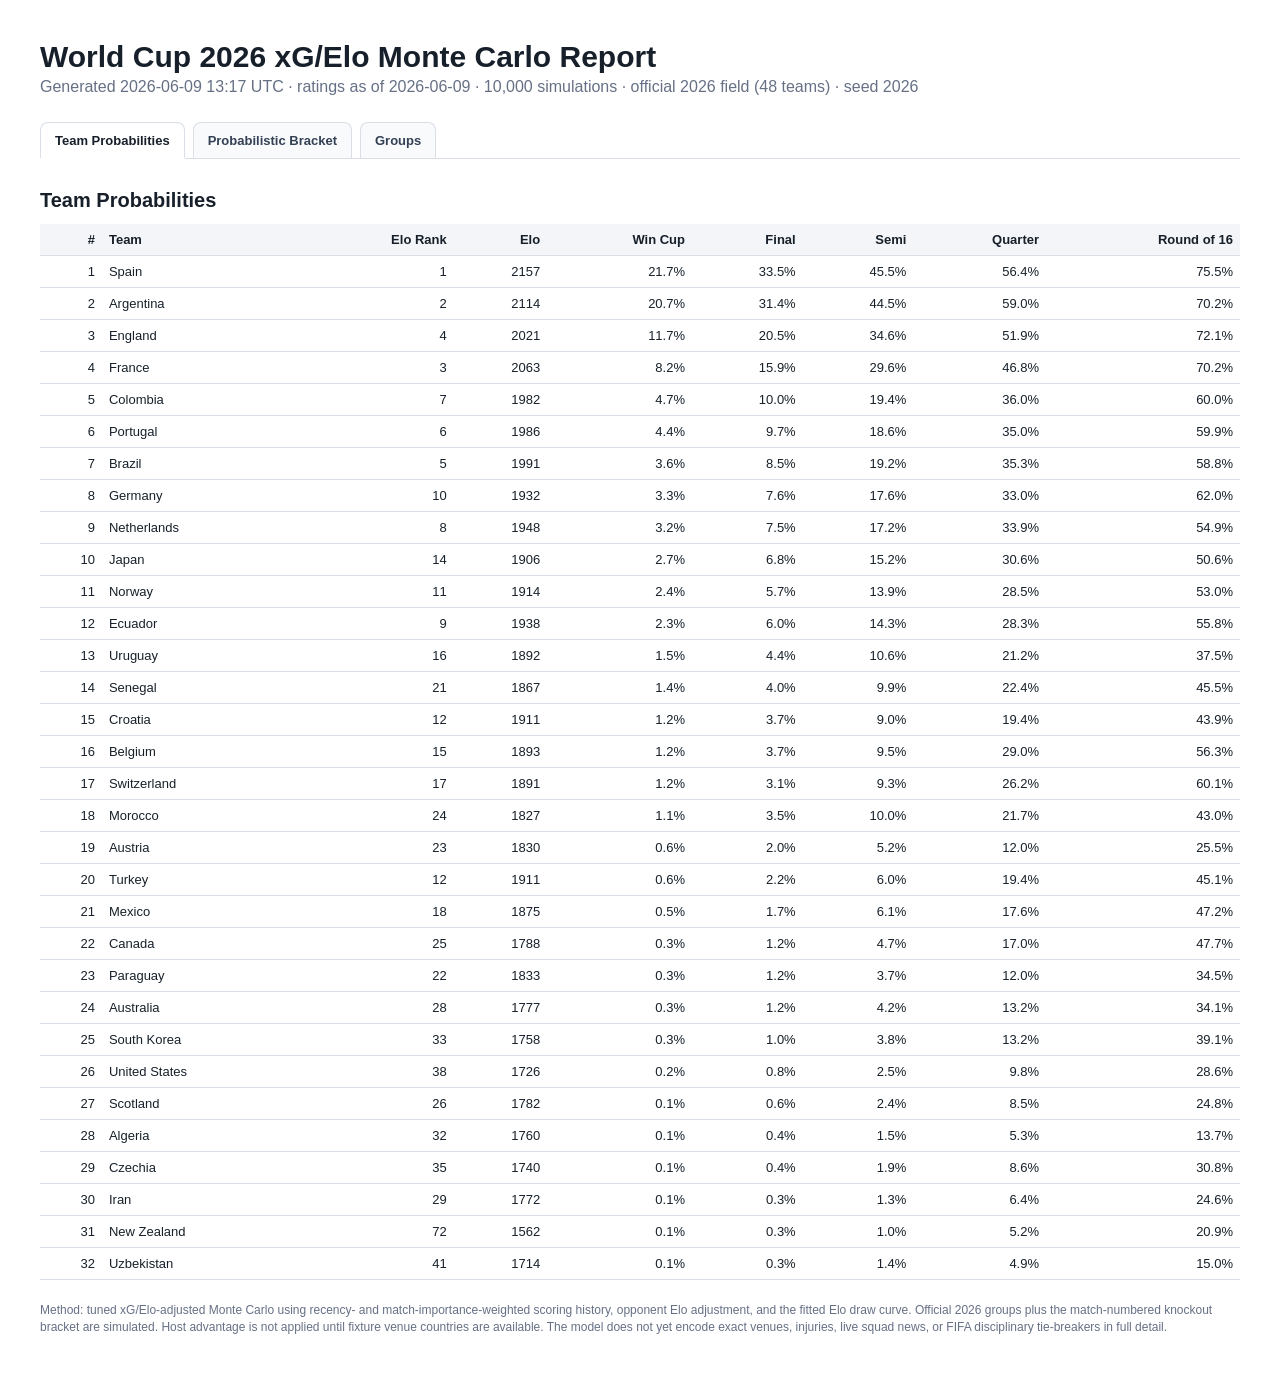
==== commit d241caa2: "Update xG elo adjustment technique" ====
--- a/reports/monte_carlo_report.html
+++ b/reports/monte_carlo_report.html
@@ -171,7 +171,7 @@
   </head>
   <body>
     <h1>World Cup 2026 xG/Elo Monte Carlo Report</h1>
-    <p class="meta">Generated 2026-06-09 12:55 UTC · ratings as of 2026-06-09 · 10,000 simulations · official 2026 field (48 teams) · seed 2026</p>
+    <p class="meta">Generated 2026-06-09 13:17 UTC · ratings as of 2026-06-09 · 10,000 simulations · official 2026 field (48 teams) · seed 2026</p>
     <nav class="tabs" role="tablist" aria-label="Report sections">
       <button class="tab-button" id="tab-probabilities" type="button" role="tab" aria-selected="true" aria-controls="panel-probabilities" data-tab="probabilities">Team Probabilities</button>
       <button class="tab-button" id="tab-bracket" type="button" role="tab" aria-selected="false" aria-controls="panel-bracket" data-tab="bracket">Probabilistic Bracket</button>
@@ -200,11 +200,11 @@
           <td>Spain</td>
           <td>1</td>
           <td>2157</td>
-          <td>23.5%</td>
-          <td>35.4%</td>
-          <td>47.8%</td>
-          <td>59.1%</td>
-          <td>77.5%</td>
+          <td>21.7%</td>
+          <td>33.5%</td>
+          <td>45.5%</td>
+          <td>56.4%</td>
+          <td>75.5%</td>
         </tr>
         
 
@@ -213,11 +213,11 @@
           <td>Argentina</td>
           <td>2</td>
           <td>2114</td>
-          <td>18.6%</td>
-          <td>29.4%</td>
-          <td>42.8%</td>
-          <td>57.1%</td>
-          <td>69.8%</td>
+          <td>20.7%</td>
+          <td>31.4%</td>
+          <td>44.5%</td>
+          <td>59.0%</td>
+          <td>70.2%</td>
         </tr>
         
 
@@ -226,11 +226,11 @@
           <td>England</td>
           <td>4</td>
           <td>2021</td>
-          <td>12.4%</td>
-          <td>21.6%</td>
-          <td>35.0%</td>
-          <td>52.3%</td>
-          <td>73.0%</td>
+          <td>11.7%</td>
+          <td>20.5%</td>
+          <td>34.6%</td>
+          <td>51.9%</td>
+          <td>72.1%</td>
         </tr>
         
 
@@ -240,10 +240,10 @@
           <td>3</td>
           <td>2063</td>
           <td>8.2%</td>
-          <td>15.5%</td>
-          <td>28.6%</td>
-          <td>45.6%</td>
-          <td>68.2%</td>
+          <td>15.9%</td>
+          <td>29.6%</td>
+          <td>46.8%</td>
+          <td>70.2%</td>
         </tr>
         
 
@@ -252,245 +252,245 @@
           <td>Colombia</td>
           <td>7</td>
           <td>1982</td>
-          <td>4.1%</td>
-          <td>9.3%</td>
-          <td>18.2%</td>
-          <td>33.6%</td>
-          <td>58.0%</td>
+          <td>4.7%</td>
+          <td>10.0%</td>
+          <td>19.4%</td>
+          <td>36.0%</td>
+          <td>60.0%</td>
         </tr>
         
 
         <tr>
           <td>6</td>
+          <td>Portugal</td>
+          <td>6</td>
+          <td>1986</td>
+          <td>4.4%</td>
+          <td>9.7%</td>
+          <td>18.6%</td>
+          <td>35.0%</td>
+          <td>59.9%</td>
+        </tr>
+        
+
+        <tr>
+          <td>7</td>
+          <td>Brazil</td>
+          <td>5</td>
+          <td>1991</td>
+          <td>3.6%</td>
+          <td>8.5%</td>
+          <td>19.2%</td>
+          <td>35.3%</td>
+          <td>58.8%</td>
+        </tr>
+        
+
+        <tr>
+          <td>8</td>
+          <td>Germany</td>
+          <td>10</td>
+          <td>1932</td>
+          <td>3.3%</td>
+          <td>7.6%</td>
+          <td>17.6%</td>
+          <td>33.0%</td>
+          <td>62.0%</td>
+        </tr>
+        
+
+        <tr>
+          <td>9</td>
+          <td>Netherlands</td>
+          <td>8</td>
+          <td>1948</td>
+          <td>3.2%</td>
+          <td>7.5%</td>
+          <td>17.2%</td>
+          <td>33.9%</td>
+          <td>54.9%</td>
+        </tr>
+        
+
+        <tr>
+          <td>10</td>
+          <td>Japan</td>
+          <td>14</td>
+          <td>1906</td>
+          <td>2.7%</td>
+          <td>6.8%</td>
+          <td>15.2%</td>
+          <td>30.6%</td>
+          <td>50.6%</td>
+        </tr>
+        
+
+        <tr>
+          <td>11</td>
           <td>Norway</td>
           <td>11</td>
           <td>1914</td>
-          <td>3.9%</td>
-          <td>8.7%</td>
-          <td>18.4%</td>
-          <td>34.7%</td>
-          <td>58.4%</td>
-        </tr>
-        
-
-        <tr>
-          <td>7</td>
-          <td>Portugal</td>
-          <td>6</td>
-          <td>1986</td>
-          <td>3.4%</td>
-          <td>7.7%</td>
-          <td>16.0%</td>
-          <td>31.0%</td>
-          <td>55.9%</td>
-        </tr>
-        
-
-        <tr>
-          <td>8</td>
-          <td>Japan</td>
-          <td>14</td>
-          <td>1906</td>
-          <td>3.0%</td>
-          <td>7.4%</td>
-          <td>16.8%</td>
-          <td>33.5%</td>
-          <td>54.4%</td>
-        </tr>
-        
-
-        <tr>
-          <td>9</td>
+          <td>2.4%</td>
+          <td>5.7%</td>
+          <td>13.9%</td>
+          <td>28.5%</td>
+          <td>53.0%</td>
+        </tr>
+        
+
+        <tr>
+          <td>12</td>
           <td>Ecuador</td>
           <td>9</td>
           <td>1938</td>
-          <td>2.9%</td>
-          <td>7.0%</td>
-          <td>15.9%</td>
-          <td>30.1%</td>
-          <td>57.0%</td>
-        </tr>
-        
-
-        <tr>
-          <td>10</td>
-          <td>Germany</td>
-          <td>10</td>
-          <td>1932</td>
-          <td>2.7%</td>
-          <td>6.6%</td>
-          <td>15.5%</td>
-          <td>29.8%</td>
-          <td>57.9%</td>
-        </tr>
-        
-
-        <tr>
-          <td>11</td>
-          <td>Netherlands</td>
-          <td>8</td>
-          <td>1948</td>
-          <td>2.6%</td>
-          <td>6.4%</td>
-          <td>15.1%</td>
-          <td>31.3%</td>
-          <td>53.6%</td>
-        </tr>
-        
-
-        <tr>
-          <td>12</td>
+          <td>2.3%</td>
+          <td>6.0%</td>
+          <td>14.3%</td>
+          <td>28.3%</td>
+          <td>55.8%</td>
+        </tr>
+        
+
+        <tr>
+          <td>13</td>
+          <td>Uruguay</td>
+          <td>16</td>
+          <td>1892</td>
+          <td>1.5%</td>
+          <td>4.4%</td>
+          <td>10.6%</td>
+          <td>21.2%</td>
+          <td>37.5%</td>
+        </tr>
+        
+
+        <tr>
+          <td>14</td>
           <td>Senegal</td>
           <td>21</td>
           <td>1867</td>
-          <td>2.4%</td>
-          <td>5.9%</td>
-          <td>13.2%</td>
-          <td>27.6%</td>
-          <td>50.5%</td>
-        </tr>
-        
-
-        <tr>
-          <td>13</td>
-          <td>Brazil</td>
-          <td>5</td>
-          <td>1991</td>
-          <td>2.4%</td>
-          <td>6.2%</td>
-          <td>15.0%</td>
-          <td>29.7%</td>
-          <td>54.3%</td>
-        </tr>
-        
-
-        <tr>
-          <td>14</td>
+          <td>1.4%</td>
+          <td>4.0%</td>
+          <td>9.9%</td>
+          <td>22.4%</td>
+          <td>45.5%</td>
+        </tr>
+        
+
+        <tr>
+          <td>15</td>
+          <td>Croatia</td>
+          <td>12</td>
+          <td>1911</td>
+          <td>1.2%</td>
+          <td>3.7%</td>
+          <td>9.0%</td>
+          <td>19.4%</td>
+          <td>43.9%</td>
+        </tr>
+        
+
+        <tr>
+          <td>16</td>
+          <td>Belgium</td>
+          <td>15</td>
+          <td>1893</td>
+          <td>1.2%</td>
+          <td>3.7%</td>
+          <td>9.5%</td>
+          <td>29.0%</td>
+          <td>56.3%</td>
+        </tr>
+        
+
+        <tr>
+          <td>17</td>
           <td>Switzerland</td>
           <td>17</td>
           <td>1891</td>
-          <td>1.5%</td>
-          <td>3.6%</td>
-          <td>10.4%</td>
-          <td>27.9%</td>
-          <td>60.5%</td>
-        </tr>
-        
-
-        <tr>
-          <td>15</td>
+          <td>1.2%</td>
+          <td>3.1%</td>
+          <td>9.3%</td>
+          <td>26.2%</td>
+          <td>60.1%</td>
+        </tr>
+        
+
+        <tr>
+          <td>18</td>
+          <td>Morocco</td>
+          <td>24</td>
+          <td>1827</td>
+          <td>1.1%</td>
+          <td>3.5%</td>
+          <td>10.0%</td>
+          <td>21.7%</td>
+          <td>43.0%</td>
+        </tr>
+        
+
+        <tr>
+          <td>19</td>
+          <td>Austria</td>
+          <td>23</td>
+          <td>1830</td>
+          <td>0.6%</td>
+          <td>2.0%</td>
+          <td>5.2%</td>
+          <td>12.0%</td>
+          <td>25.5%</td>
+        </tr>
+        
+
+        <tr>
+          <td>20</td>
           <td>Turkey</td>
           <td>12</td>
           <td>1911</td>
-          <td>1.3%</td>
-          <td>3.8%</td>
-          <td>9.1%</td>
-          <td>25.2%</td>
-          <td>51.1%</td>
-        </tr>
-        
-
-        <tr>
-          <td>16</td>
-          <td>Morocco</td>
-          <td>24</td>
-          <td>1827</td>
-          <td>1.0%</td>
-          <td>3.1%</td>
-          <td>9.4%</td>
-          <td>21.1%</td>
-          <td>43.0%</td>
-        </tr>
-        
-
-        <tr>
-          <td>17</td>
-          <td>Croatia</td>
-          <td>12</td>
-          <td>1911</td>
-          <td>1.0%</td>
-          <td>3.0%</td>
-          <td>7.6%</td>
-          <td>17.0%</td>
-          <td>42.3%</td>
-        </tr>
-        
-
-        <tr>
-          <td>18</td>
-          <td>Belgium</td>
-          <td>15</td>
-          <td>1893</td>
-          <td>1.0%</td>
-          <td>3.1%</td>
-          <td>8.3%</td>
-          <td>25.7%</td>
-          <td>53.2%</td>
-        </tr>
-        
-
-        <tr>
-          <td>19</td>
-          <td>Uruguay</td>
-          <td>16</td>
-          <td>1892</td>
-          <td>0.9%</td>
-          <td>3.4%</td>
-          <td>8.6%</td>
-          <td>18.4%</td>
-          <td>34.4%</td>
-        </tr>
-        
-
-        <tr>
-          <td>20</td>
+          <td>0.6%</td>
+          <td>2.2%</td>
+          <td>6.0%</td>
+          <td>19.4%</td>
+          <td>45.1%</td>
+        </tr>
+        
+
+        <tr>
+          <td>21</td>
           <td>Mexico</td>
           <td>18</td>
           <td>1875</td>
-          <td>0.7%</td>
-          <td>2.2%</td>
-          <td>7.4%</td>
-          <td>19.6%</td>
-          <td>50.2%</td>
-        </tr>
-        
-
-        <tr>
-          <td>21</td>
-          <td>Austria</td>
+          <td>0.5%</td>
+          <td>1.7%</td>
+          <td>6.1%</td>
+          <td>17.6%</td>
+          <td>47.2%</td>
+        </tr>
+        
+
+        <tr>
+          <td>22</td>
+          <td>Canada</td>
+          <td>25</td>
+          <td>1788</td>
+          <td>0.3%</td>
+          <td>1.2%</td>
+          <td>4.7%</td>
+          <td>17.0%</td>
+          <td>47.7%</td>
+        </tr>
+        
+
+        <tr>
           <td>23</td>
-          <td>1830</td>
-          <td>0.5%</td>
-          <td>1.6%</td>
-          <td>4.2%</td>
-          <td>11.0%</td>
-          <td>23.6%</td>
-        </tr>
-        
-
-        <tr>
-          <td>22</td>
           <td>Paraguay</td>
           <td>22</td>
           <td>1833</td>
-          <td>0.4%</td>
-          <td>1.7%</td>
-          <td>5.2%</td>
-          <td>15.1%</td>
-          <td>38.4%</td>
-        </tr>
-        
-
-        <tr>
-          <td>23</td>
-          <td>Canada</td>
-          <td>25</td>
-          <td>1788</td>
-          <td>0.4%</td>
+          <td>0.3%</td>
           <td>1.2%</td>
-          <td>5.2%</td>
-          <td>18.0%</td>
-          <td>48.0%</td>
+          <td>3.7%</td>
+          <td>12.0%</td>
+          <td>34.5%</td>
         </tr>
         
 
@@ -500,10 +500,10 @@
           <td>28</td>
           <td>1777</td>
           <td>0.3%</td>
-          <td>1.3%</td>
-          <td>4.3%</td>
-          <td>13.0%</td>
-          <td>32.9%</td>
+          <td>1.2%</td>
+          <td>4.2%</td>
+          <td>13.2%</td>
+          <td>34.1%</td>
         </tr>
         
 
@@ -512,37 +512,37 @@
           <td>South Korea</td>
           <td>33</td>
           <td>1758</td>
+          <td>0.3%</td>
+          <td>1.0%</td>
+          <td>3.8%</td>
+          <td>13.2%</td>
+          <td>39.1%</td>
+        </tr>
+        
+
+        <tr>
+          <td>26</td>
+          <td>United States</td>
+          <td>38</td>
+          <td>1726</td>
           <td>0.2%</td>
-          <td>0.7%</td>
-          <td>3.3%</td>
-          <td>11.9%</td>
-          <td>37.2%</td>
-        </tr>
-        
-
-        <tr>
-          <td>26</td>
+          <td>0.8%</td>
+          <td>2.5%</td>
+          <td>9.8%</td>
+          <td>28.6%</td>
+        </tr>
+        
+
+        <tr>
+          <td>27</td>
           <td>Scotland</td>
           <td>26</td>
           <td>1782</td>
           <td>0.1%</td>
-          <td>0.7%</td>
-          <td>2.5%</td>
-          <td>8.7%</td>
-          <td>25.4%</td>
-        </tr>
-        
-
-        <tr>
-          <td>27</td>
-          <td>United States</td>
-          <td>38</td>
-          <td>1726</td>
-          <td>0.1%</td>
-          <td>0.5%</td>
-          <td>1.7%</td>
-          <td>7.1%</td>
-          <td>23.5%</td>
+          <td>0.6%</td>
+          <td>2.4%</td>
+          <td>8.5%</td>
+          <td>24.8%</td>
         </tr>
         
 
@@ -552,10 +552,10 @@
           <td>32</td>
           <td>1760</td>
           <td>0.1%</td>
-          <td>0.5%</td>
-          <td>1.9%</td>
-          <td>6.1%</td>
-          <td>15.4%</td>
+          <td>0.4%</td>
+          <td>1.5%</td>
+          <td>5.3%</td>
+          <td>13.7%</td>
         </tr>
         
 
@@ -565,49 +565,49 @@
           <td>35</td>
           <td>1740</td>
           <td>0.1%</td>
+          <td>0.4%</td>
+          <td>1.9%</td>
+          <td>8.6%</td>
+          <td>30.8%</td>
+        </tr>
+        
+
+        <tr>
+          <td>30</td>
+          <td>Iran</td>
+          <td>29</td>
+          <td>1772</td>
+          <td>0.1%</td>
           <td>0.3%</td>
-          <td>1.7%</td>
-          <td>7.5%</td>
-          <td>28.6%</td>
-        </tr>
-        
-
-        <tr>
-          <td>30</td>
+          <td>1.3%</td>
+          <td>6.4%</td>
+          <td>24.6%</td>
+        </tr>
+        
+
+        <tr>
+          <td>31</td>
+          <td>New Zealand</td>
+          <td>72</td>
+          <td>1562</td>
+          <td>0.1%</td>
+          <td>0.3%</td>
+          <td>1.0%</td>
+          <td>5.2%</td>
+          <td>20.9%</td>
+        </tr>
+        
+
+        <tr>
+          <td>32</td>
           <td>Uzbekistan</td>
           <td>41</td>
           <td>1714</td>
           <td>0.1%</td>
-          <td>0.4%</td>
-          <td>1.7%</td>
-          <td>5.5%</td>
-          <td>16.4%</td>
-        </tr>
-        
-
-        <tr>
-          <td>31</td>
-          <td>Ivory Coast</td>
-          <td>49</td>
-          <td>1695</td>
-          <td>0.1%</td>
           <td>0.3%</td>
-          <td>1.6%</td>
-          <td>6.7%</td>
-          <td>22.2%</td>
-        </tr>
-        
-
-        <tr>
-          <td>32</td>
-          <td>Egypt</td>
-          <td>48</td>
-          <td>1696</td>
-          <td>0.1%</td>
-          <td>0.2%</td>
-          <td>0.9%</td>
-          <td>5.2%</td>
-          <td>20.8%</td>
+          <td>1.4%</td>
+          <td>4.9%</td>
+          <td>15.0%</td>
         </tr>
         
         </tbody>
@@ -634,129 +634,129 @@
                 <tr>
                   <td>M73</td>
                   <td>Runner-up Group A<br /><span class="subtle">Runner-up Group B</span></td>
-                  <td>Canada 44.1%<br />South Korea 32.3%<br />Switzerland 30.5%<br />Czechia 27.9%</td>
-                  <td>Canada v South Korea 14.1% <span class="subtle">(Canada 53.5% / South Korea 46.5%)</span><br />Canada v Mexico 12.5% <span class="subtle">(Canada 43.7% / Mexico 56.3%)</span><br />Canada v Czechia 12.0% <span class="subtle">(Canada 60.0% / Czechia 40.0%)</span></td>
-                  <td>Canada<br /><span class="subtle">wins match 24.4%; if appears 55.4%</span></td>
+                  <td>Canada 44.2%<br />South Korea 31.2%<br />Switzerland 30.2%<br />Mexico 28.5%</td>
+                  <td>Canada v South Korea 13.7% <span class="subtle">(Canada 51.0% / South Korea 49.0%)</span><br />Canada v Mexico 12.9% <span class="subtle">(Canada 47.2% / Mexico 52.8%)</span><br />Canada v Czechia 12.1% <span class="subtle">(Canada 58.0% / Czechia 42.0%)</span></td>
+                  <td>Canada<br /><span class="subtle">wins match 24.2%; if appears 54.7%</span></td>
                 </tr>
                 
                 <tr>
                   <td>M74</td>
                   <td>Winner Group E<br /><span class="subtle">Third place Group A/B/C/D/F</span></td>
-                  <td>Germany 45.9%<br />Ecuador 41.2%<br />Ivory Coast 11.3%<br />Bosnia and Herzegovina 8.9%</td>
-                  <td>Bosnia and Herzegovina v Germany 4.0% <span class="subtle">(Bosnia and Herzegovina 13.8% / Germany 86.2%)</span><br />Bosnia and Herzegovina v Ecuador 3.7% <span class="subtle">(Bosnia and Herzegovina 16.3% / Ecuador 83.7%)</span><br />Australia v Germany 3.6% <span class="subtle">(Australia 31.6% / Germany 68.4%)</span></td>
-                  <td>Germany<br /><span class="subtle">wins match 32.9%; if appears 71.7%</span></td>
+                  <td>Germany 50.5%<br />Ecuador 38.1%<br />Ivory Coast 9.8%<br />United States 7.9%</td>
+                  <td>Germany v United States 4.0% <span class="subtle">(Germany 75.7% / United States 24.3%)</span><br />Germany v Scotland 4.0% <span class="subtle">(Germany 72.4% / Scotland 27.6%)</span><br />Australia v Germany 3.8% <span class="subtle">(Australia 31.3% / Germany 68.7%)</span></td>
+                  <td>Germany<br /><span class="subtle">wins match 36.7%; if appears 72.8%</span></td>
                 </tr>
                 
                 <tr>
                   <td>M75</td>
                   <td>Winner Group F<br /><span class="subtle">Runner-up Group C</span></td>
-                  <td>Netherlands 44.6%<br />Japan 43.8%<br />Morocco 37.2%<br />Brazil 29.1%</td>
-                  <td>Morocco v Netherlands 16.6% <span class="subtle">(Morocco 44.0% / Netherlands 56.0%)</span><br />Japan v Morocco 16.4% <span class="subtle">(Japan 58.1% / Morocco 41.9%)</span><br />Brazil v Japan 12.9% <span class="subtle">(Brazil 51.2% / Japan 48.8%)</span></td>
-                  <td>Japan<br /><span class="subtle">wins match 26.8%; if appears 61.2%</span></td>
+                  <td>Netherlands 47.8%<br />Japan 40.0%<br />Morocco 38.7%<br />Brazil 28.3%</td>
+                  <td>Morocco v Netherlands 18.6% <span class="subtle">(Morocco 41.4% / Netherlands 58.6%)</span><br />Japan v Morocco 15.4% <span class="subtle">(Japan 55.1% / Morocco 44.9%)</span><br />Brazil v Netherlands 13.4% <span class="subtle">(Brazil 55.0% / Netherlands 45.0%)</span></td>
+                  <td>Netherlands<br /><span class="subtle">wins match 29.3%; if appears 61.3%</span></td>
                 </tr>
                 
                 <tr>
                   <td>M76</td>
                   <td>Winner Group C<br /><span class="subtle">Runner-up Group F</span></td>
-                  <td>Brazil 51.3%<br />Japan 36.2%<br />Netherlands 35.0%<br />Morocco 30.7%</td>
-                  <td>Brazil v Japan 18.8% <span class="subtle">(Brazil 50.3% / Japan 49.7%)</span><br />Brazil v Netherlands 18.0% <span class="subtle">(Brazil 50.4% / Netherlands 49.6%)</span><br />Japan v Morocco 11.2% <span class="subtle">(Japan 58.3% / Morocco 41.7%)</span></td>
-                  <td>Brazil<br /><span class="subtle">wins match 30.3%; if appears 59.1%</span></td>
+                  <td>Brazil 55.2%<br />Japan 37.4%<br />Netherlands 33.0%<br />Morocco 28.9%</td>
+                  <td>Brazil v Japan 20.5% <span class="subtle">(Brazil 56.3% / Japan 43.7%)</span><br />Brazil v Netherlands 18.2% <span class="subtle">(Brazil 51.7% / Netherlands 48.3%)</span><br />Japan v Morocco 11.0% <span class="subtle">(Japan 56.4% / Morocco 43.6%)</span></td>
+                  <td>Brazil<br /><span class="subtle">wins match 34.6%; if appears 62.7%</span></td>
                 </tr>
                 
                 <tr>
                   <td>M77</td>
                   <td>Winner Group I<br /><span class="subtle">Third place Group C/D/F/G/H</span></td>
-                  <td>France 45.0%<br />Norway 31.0%<br />Senegal 22.5%<br />Scotland 9.2%</td>
-                  <td>France v Scotland 4.1% <span class="subtle">(France 80.5% / Scotland 19.5%)</span><br />France v United States 3.5% <span class="subtle">(France 78.6% / United States 21.4%)</span><br />Egypt v France 3.4% <span class="subtle">(Egypt 16.6% / France 83.4%)</span></td>
-                  <td>France<br /><span class="subtle">wins match 35.4%; if appears 78.7%</span></td>
+                  <td>France 51.0%<br />Norway 27.0%<br />Senegal 20.2%<br />Scotland 9.8%</td>
+                  <td>France v Scotland 5.0% <span class="subtle">(France 82.0% / Scotland 18.0%)</span><br />France v United States 3.8% <span class="subtle">(France 80.1% / United States 19.9%)</span><br />Egypt v France 3.8% <span class="subtle">(Egypt 12.6% / France 87.4%)</span></td>
+                  <td>France<br /><span class="subtle">wins match 40.3%; if appears 78.9%</span></td>
                 </tr>
                 
                 <tr>
                   <td>M78</td>
                   <td>Runner-up Group E<br /><span class="subtle">Runner-up Group I</span></td>
-                  <td>Ecuador 37.9%<br />Germany 35.4%<br />Norway 34.8%<br />France 30.6%</td>
-                  <td>Ecuador v Norway 13.4% <span class="subtle">(Ecuador 48.3% / Norway 51.7%)</span><br />Germany v Norway 12.3% <span class="subtle">(Germany 46.2% / Norway 53.8%)</span><br />Ecuador v France 11.6% <span class="subtle">(Ecuador 42.8% / France 57.2%)</span></td>
-                  <td>Norway<br /><span class="subtle">wins match 20.9%; if appears 60.2%</span></td>
+                  <td>Ecuador 40.7%<br />Norway 35.7%<br />Germany 34.1%<br />Senegal 30.4%</td>
+                  <td>Ecuador v Norway 14.8% <span class="subtle">(Ecuador 50.7% / Norway 49.3%)</span><br />Ecuador v Senegal 12.3% <span class="subtle">(Ecuador 53.4% / Senegal 46.6%)</span><br />Germany v Norway 12.0% <span class="subtle">(Germany 53.0% / Norway 47.0%)</span></td>
+                  <td>Ecuador<br /><span class="subtle">wins match 20.2%; if appears 49.7%</span></td>
                 </tr>
                 
                 <tr>
                   <td>M79</td>
                   <td>Winner Group A<br /><span class="subtle">Third place Group C/E/F/H/I</span></td>
-                  <td>Mexico 47.3%<br />South Korea 28.1%<br />Czechia 18.7%<br />Scotland 12.9%</td>
-                  <td>Mexico v Scotland 6.0% <span class="subtle">(Mexico 59.0% / Scotland 41.0%)</span><br />Mexico v Morocco 4.3% <span class="subtle">(Mexico 45.3% / Morocco 54.7%)</span><br />Mexico v Senegal 4.2% <span class="subtle">(Mexico 42.9% / Senegal 57.1%)</span></td>
-                  <td>Mexico<br /><span class="subtle">wins match 25.5%; if appears 53.8%</span></td>
+                  <td>Mexico 42.3%<br />South Korea 30.4%<br />Czechia 20.4%<br />Scotland 13.4%</td>
+                  <td>Mexico v Scotland 5.5% <span class="subtle">(Mexico 59.8% / Scotland 40.2%)</span><br />Scotland v South Korea 4.0% <span class="subtle">(Scotland 48.8% / South Korea 51.2%)</span><br />Mexico v Morocco 3.9% <span class="subtle">(Mexico 44.8% / Morocco 55.2%)</span></td>
+                  <td>Mexico<br /><span class="subtle">wins match 22.2%; if appears 52.4%</span></td>
                 </tr>
                 
                 <tr>
                   <td>M80</td>
                   <td>Winner Group L<br /><span class="subtle">Third place Group E/H/I/J/K</span></td>
-                  <td>England 68.4%<br />Croatia 23.8%<br />Uzbekistan 21.2%<br />DR Congo 19.6%</td>
-                  <td>England v Uzbekistan 14.6% <span class="subtle">(England 84.4% / Uzbekistan 15.6%)</span><br />DR Congo v England 13.7% <span class="subtle">(DR Congo 13.7% / England 86.3%)</span><br />Colombia v England 9.6% <span class="subtle">(Colombia 37.6% / England 62.4%)</span></td>
-                  <td>England<br /><span class="subtle">wins match 52.2%; if appears 76.4%</span></td>
+                  <td>England 66.5%<br />Croatia 25.7%<br />Uzbekistan 22.5%<br />DR Congo 18.4%</td>
+                  <td>England v Uzbekistan 15.2% <span class="subtle">(England 84.3% / Uzbekistan 15.7%)</span><br />DR Congo v England 12.5% <span class="subtle">(DR Congo 12.0% / England 88.0%)</span><br />Colombia v England 8.5% <span class="subtle">(Colombia 40.2% / England 59.8%)</span></td>
+                  <td>England<br /><span class="subtle">wins match 51.1%; if appears 76.8%</span></td>
                 </tr>
                 
                 <tr>
                   <td>M81</td>
                   <td>Winner Group D<br /><span class="subtle">Third place Group B/E/F/I/J</span></td>
-                  <td>Turkey 40.8%<br />Paraguay 23.1%<br />Bosnia and Herzegovina 21.3%<br />Australia 21.1%</td>
-                  <td>Bosnia and Herzegovina v Turkey 8.6% <span class="subtle">(Bosnia and Herzegovina 14.7% / Turkey 85.3%)</span><br />Bosnia and Herzegovina v Paraguay 5.0% <span class="subtle">(Bosnia and Herzegovina 23.8% / Paraguay 76.2%)</span><br />Australia v Bosnia and Herzegovina 4.5% <span class="subtle">(Australia 73.5% / Bosnia and Herzegovina 26.5%)</span></td>
-                  <td>Turkey<br /><span class="subtle">wins match 26.8%; if appears 65.6%</span></td>
+                  <td>Turkey 34.7%<br />Australia 23.6%<br />Paraguay 22.1%<br />United States 19.6%</td>
+                  <td>Bosnia and Herzegovina v Turkey 6.8% <span class="subtle">(Bosnia and Herzegovina 15.7% / Turkey 84.3%)</span><br />Australia v Bosnia and Herzegovina 4.5% <span class="subtle">(Australia 77.5% / Bosnia and Herzegovina 22.5%)</span><br />Bosnia and Herzegovina v Paraguay 4.4% <span class="subtle">(Bosnia and Herzegovina 21.6% / Paraguay 78.4%)</span></td>
+                  <td>Turkey<br /><span class="subtle">wins match 22.3%; if appears 64.4%</span></td>
                 </tr>
                 
                 <tr>
                   <td>M82</td>
                   <td>Winner Group G<br /><span class="subtle">Third place Group A/E/H/I/J</span></td>
-                  <td>Belgium 53.6%<br />Czechia 16.3%<br />Egypt 15.6%<br />New Zealand 15.5%</td>
-                  <td>Belgium v Czechia 8.8% <span class="subtle">(Belgium 68.5% / Czechia 31.5%)</span><br />Belgium v South Korea 7.2% <span class="subtle">(Belgium 63.7% / South Korea 36.2%)</span><br />Belgium v South Africa 5.7% <span class="subtle">(Belgium 87.6% / South Africa 12.4%)</span></td>
-                  <td>Belgium<br /><span class="subtle">wins match 33.8%; if appears 63.1%</span></td>
+                  <td>Belgium 54.0%<br />Iran 17.2%<br />Czechia 15.8%<br />New Zealand 15.8%</td>
+                  <td>Belgium v Czechia 8.6% <span class="subtle">(Belgium 69.2% / Czechia 30.8%)</span><br />Belgium v South Korea 7.0% <span class="subtle">(Belgium 63.9% / South Korea 36.1%)</span><br />Belgium v South Africa 6.2% <span class="subtle">(Belgium 86.8% / South Africa 13.2%)</span></td>
+                  <td>Belgium<br /><span class="subtle">wins match 35.5%; if appears 65.7%</span></td>
                 </tr>
                 
                 <tr>
                   <td>M83</td>
                   <td>Runner-up Group K<br /><span class="subtle">Runner-up Group L</span></td>
-                  <td>Croatia 47.9%<br />Colombia 33.7%<br />Portugal 33.6%<br />England 23.7%</td>
-                  <td>Colombia v Croatia 16.1% <span class="subtle">(Colombia 63.2% / Croatia 36.8%)</span><br />Croatia v Portugal 16.0% <span class="subtle">(Croatia 37.6% / Portugal 62.4%)</span><br />Croatia v Uzbekistan 8.3% <span class="subtle">(Croatia 62.8% / Uzbekistan 37.2%)</span></td>
-                  <td>Croatia<br /><span class="subtle">wins match 22.3%; if appears 46.5%</span></td>
+                  <td>Croatia 47.5%<br />Colombia 35.4%<br />Portugal 34.9%<br />England 24.8%</td>
+                  <td>Colombia v Croatia 16.8% <span class="subtle">(Colombia 62.5% / Croatia 37.5%)</span><br />Croatia v Portugal 16.5% <span class="subtle">(Croatia 36.4% / Portugal 63.6%)</span><br />Colombia v England 9.1% <span class="subtle">(Colombia 39.6% / England 60.4%)</span></td>
+                  <td>Croatia<br /><span class="subtle">wins match 22.3%; if appears 46.9%</span></td>
                 </tr>
                 
                 <tr>
                   <td>M84</td>
                   <td>Winner Group H<br /><span class="subtle">Runner-up Group J</span></td>
-                  <td>Spain 80.3%<br />Austria 36.6%<br />Algeria 27.2%<br />Jordan 18.6%</td>
-                  <td>Austria v Spain 29.3% <span class="subtle">(Austria 15.8% / Spain 84.2%)</span><br />Algeria v Spain 22.0% <span class="subtle">(Algeria 10.8% / Spain 89.2%)</span><br />Jordan v Spain 14.8% <span class="subtle">(Jordan 8.1% / Spain 91.9%)</span></td>
-                  <td>Spain<br /><span class="subtle">wins match 65.6%; if appears 81.7%</span></td>
+                  <td>Spain 77.1%<br />Austria 40.1%<br />Algeria 26.1%<br />Uruguay 20.5%</td>
+                  <td>Austria v Spain 30.9% <span class="subtle">(Austria 17.6% / Spain 82.4%)</span><br />Algeria v Spain 20.4% <span class="subtle">(Algeria 10.2% / Spain 89.8%)</span><br />Jordan v Spain 12.9% <span class="subtle">(Jordan 7.0% / Spain 93.0%)</span></td>
+                  <td>Spain<br /><span class="subtle">wins match 62.4%; if appears 80.9%</span></td>
                 </tr>
                 
                 <tr>
                   <td>M85</td>
                   <td>Winner Group B<br /><span class="subtle">Third place Group E/F/G/I/J</span></td>
-                  <td>Switzerland 57.5%<br />Canada 33.6%<br />Egypt 12.3%<br />New Zealand 12.2%</td>
-                  <td>Egypt v Switzerland 7.1% <span class="subtle">(Egypt 28.3% / Switzerland 71.7%)</span><br />Iran v Switzerland 7.0% <span class="subtle">(Iran 29.4% / Switzerland 70.6%)</span><br />New Zealand v Switzerland 6.9% <span class="subtle">(New Zealand 25.4% / Switzerland 74.6%)</span></td>
-                  <td>Switzerland<br /><span class="subtle">wins match 35.9%; if appears 62.5%</span></td>
+                  <td>Switzerland 57.9%<br />Canada 33.3%<br />Egypt 12.8%<br />New Zealand 12.5%</td>
+                  <td>New Zealand v Switzerland 7.3% <span class="subtle">(New Zealand 26.3% / Switzerland 73.7%)</span><br />Iran v Switzerland 7.2% <span class="subtle">(Iran 31.9% / Switzerland 68.1%)</span><br />Egypt v Switzerland 7.0% <span class="subtle">(Egypt 26.1% / Switzerland 73.9%)</span></td>
+                  <td>Switzerland<br /><span class="subtle">wins match 36.4%; if appears 62.8%</span></td>
                 </tr>
                 
                 <tr>
                   <td>M86</td>
                   <td>Winner Group J<br /><span class="subtle">Runner-up Group H</span></td>
-                  <td>Argentina 74.6%<br />Uruguay 59.2%<br />Spain 17.2%<br />Cape Verde 14.3%</td>
-                  <td>Argentina v Uruguay 44.1% <span class="subtle">(Argentina 76.5% / Uruguay 23.5%)</span><br />Argentina v Spain 12.9% <span class="subtle">(Argentina 48.1% / Spain 51.9%)</span><br />Argentina v Cape Verde 10.5% <span class="subtle">(Argentina 93.0% / Cape Verde 7.0%)</span></td>
-                  <td>Argentina<br /><span class="subtle">wins match 56.4%; if appears 75.6%</span></td>
+                  <td>Argentina 76.9%<br />Uruguay 59.5%<br />Spain 20.2%<br />Austria 13.3%</td>
+                  <td>Argentina v Uruguay 45.6% <span class="subtle">(Argentina 75.3% / Uruguay 24.7%)</span><br />Argentina v Spain 15.7% <span class="subtle">(Argentina 51.2% / Spain 48.8%)</span><br />Argentina v Cape Verde 8.7% <span class="subtle">(Argentina 94.7% / Cape Verde 5.3%)</span></td>
+                  <td>Argentina<br /><span class="subtle">wins match 57.2%; if appears 74.3%</span></td>
                 </tr>
                 
                 <tr>
                   <td>M87</td>
                   <td>Winner Group K<br /><span class="subtle">Third place Group D/E/I/J/L</span></td>
-                  <td>Colombia 41.6%<br />Portugal 40.6%<br />Panama 28.5%<br />Croatia 17.3%</td>
-                  <td>Panama v Portugal 11.8% <span class="subtle">(Panama 19.9% / Portugal 80.1%)</span><br />Colombia v Panama 11.7% <span class="subtle">(Colombia 78.9% / Panama 21.1%)</span><br />Colombia v Croatia 7.3% <span class="subtle">(Colombia 68.7% / Croatia 31.3%)</span></td>
-                  <td>Colombia<br /><span class="subtle">wins match 30.3%; if appears 72.7%</span></td>
+                  <td>Colombia 42.9%<br />Portugal 42.9%<br />Panama 29.2%<br />Croatia 16.6%</td>
+                  <td>Panama v Portugal 12.7% <span class="subtle">(Panama 18.1% / Portugal 81.9%)</span><br />Colombia v Panama 12.4% <span class="subtle">(Colombia 79.7% / Panama 20.3%)</span><br />Croatia v Portugal 7.2% <span class="subtle">(Croatia 36.6% / Portugal 63.4%)</span></td>
+                  <td>Portugal<br /><span class="subtle">wins match 32.0%; if appears 74.7%</span></td>
                 </tr>
                 
                 <tr>
                   <td>M88</td>
                   <td>Runner-up Group D<br /><span class="subtle">Runner-up Group G</span></td>
-                  <td>Paraguay 28.3%<br />Iran 27.0%<br />Turkey 26.5%<br />Egypt 25.3%</td>
-                  <td>Iran v Paraguay 7.7% <span class="subtle">(Iran 30.1% / Paraguay 69.9%)</span><br />Iran v Turkey 7.2% <span class="subtle">(Iran 25.2% / Turkey 74.8%)</span><br />Egypt v Paraguay 7.1% <span class="subtle">(Egypt 35.3% / Paraguay 64.7%)</span></td>
-                  <td>Turkey<br /><span class="subtle">wins match 18.3%; if appears 69.1%</span></td>
+                  <td>Iran 28.6%<br />Paraguay 26.4%<br />Turkey 26.3%<br />Australia 24.9%</td>
+                  <td>Iran v Turkey 7.6% <span class="subtle">(Iran 32.4% / Turkey 67.6%)</span><br />Iran v Paraguay 7.3% <span class="subtle">(Iran 36.0% / Paraguay 64.0%)</span><br />Australia v Iran 7.1% <span class="subtle">(Australia 61.5% / Iran 38.5%)</span></td>
+                  <td>Turkey<br /><span class="subtle">wins match 16.6%; if appears 62.9%</span></td>
                 </tr>
                 
                 </tbody>
@@ -781,65 +781,65 @@
                 <tr>
                   <td>M89</td>
                   <td>W74<br /><span class="subtle">W77</span></td>
-                  <td>France 35.4%<br />Germany 32.9%<br />Ecuador 29.3%<br />Norway 23.1%</td>
-                  <td>France v Germany 11.7% <span class="subtle">(France 64.2% / Germany 35.8%)</span><br />Ecuador v France 10.6% <span class="subtle">(Ecuador 39.9% / France 60.1%)</span><br />Germany v Norway 7.8% <span class="subtle">(Germany 44.7% / Norway 55.3%)</span></td>
-                  <td>France<br /><span class="subtle">wins match 24.1%; if appears 68.0%</span></td>
+                  <td>France 40.3%<br />Germany 36.7%<br />Ecuador 26.6%<br />Norway 18.9%</td>
+                  <td>France v Germany 15.0% <span class="subtle">(France 63.1% / Germany 36.9%)</span><br />Ecuador v France 11.0% <span class="subtle">(Ecuador 36.8% / France 63.2%)</span><br />Germany v Norway 7.1% <span class="subtle">(Germany 50.6% / Norway 49.4%)</span></td>
+                  <td>France<br /><span class="subtle">wins match 27.3%; if appears 67.8%</span></td>
                 </tr>
                 
                 <tr>
                   <td>M90</td>
                   <td>W73<br /><span class="subtle">W75</span></td>
-                  <td>Japan 26.8%<br />Netherlands 26.8%<br />Canada 24.4%<br />Switzerland 20.0%</td>
-                  <td>Canada v Japan 6.6% <span class="subtle">(Canada 29.6% / Japan 70.4%)</span><br />Canada v Netherlands 6.3% <span class="subtle">(Canada 31.6% / Netherlands 68.4%)</span><br />Netherlands v Switzerland 5.5% <span class="subtle">(Netherlands 57.8% / Switzerland 42.2%)</span></td>
-                  <td>Japan<br /><span class="subtle">wins match 19.2%; if appears 71.5%</span></td>
+                  <td>Netherlands 29.3%<br />Canada 24.2%<br />Japan 23.2%<br />Switzerland 19.4%</td>
+                  <td>Canada v Netherlands 7.0% <span class="subtle">(Canada 30.1% / Netherlands 69.9%)</span><br />Netherlands v Switzerland 5.8% <span class="subtle">(Netherlands 60.9% / Switzerland 39.1%)</span><br />Canada v Japan 5.6% <span class="subtle">(Canada 29.6% / Japan 70.4%)</span></td>
+                  <td>Netherlands<br /><span class="subtle">wins match 20.6%; if appears 70.3%</span></td>
                 </tr>
                 
                 <tr>
                   <td>M91</td>
                   <td>W76<br /><span class="subtle">W78</span></td>
-                  <td>Brazil 30.3%<br />Norway 20.9%<br />Japan 20.4%<br />France 20.3%</td>
-                  <td>Brazil v France 6.4% <span class="subtle">(Brazil 42.8% / France 57.2%)</span><br />Brazil v Norway 6.3% <span class="subtle">(Brazil 48.2% / Norway 51.8%)</span><br />Brazil v Ecuador 5.5% <span class="subtle">(Brazil 50.5% / Ecuador 49.5%)</span></td>
-                  <td>Brazil<br /><span class="subtle">wins match 15.1%; if appears 49.9%</span></td>
+                  <td>Brazil 34.6%<br />Ecuador 20.2%<br />Norway 20.2%<br />France 19.5%</td>
+                  <td>Brazil v Norway 6.9% <span class="subtle">(Brazil 56.1% / Norway 43.9%)</span><br />Brazil v France 6.9% <span class="subtle">(Brazil 45.5% / France 54.5%)</span><br />Brazil v Ecuador 6.8% <span class="subtle">(Brazil 56.4% / Ecuador 43.6%)</span></td>
+                  <td>Brazil<br /><span class="subtle">wins match 19.1%; if appears 55.2%</span></td>
                 </tr>
                 
                 <tr>
                   <td>M92</td>
                   <td>W79<br /><span class="subtle">W80</span></td>
-                  <td>England 52.2%<br />Mexico 25.5%<br />Croatia 13.1%<br />South Korea 12.3%</td>
-                  <td>England v Mexico 13.5% <span class="subtle">(England 77.8% / Mexico 22.2%)</span><br />England v South Korea 6.4% <span class="subtle">(England 81.7% / South Korea 18.3%)</span><br />Czechia v England 3.8% <span class="subtle">(Czechia 10.3% / England 89.7%)</span></td>
-                  <td>England<br /><span class="subtle">wins match 40.6%; if appears 77.6%</span></td>
+                  <td>England 51.1%<br />Mexico 22.2%<br />Croatia 14.9%<br />South Korea 14.0%</td>
+                  <td>England v Mexico 11.6% <span class="subtle">(England 78.0% / Mexico 22.0%)</span><br />England v South Korea 7.0% <span class="subtle">(England 79.7% / South Korea 20.3%)</span><br />Czechia v England 4.3% <span class="subtle">(Czechia 11.9% / England 88.1%)</span></td>
+                  <td>England<br /><span class="subtle">wins match 39.9%; if appears 78.0%</span></td>
                 </tr>
                 
                 <tr>
                   <td>M93</td>
                   <td>W83<br /><span class="subtle">W84</span></td>
-                  <td>Spain 65.6%<br />Croatia 22.3%<br />Colombia 21.1%<br />Portugal 20.6%</td>
-                  <td>Croatia v Spain 14.8% <span class="subtle">(Croatia 19.4% / Spain 80.6%)</span><br />Colombia v Spain 14.1% <span class="subtle">(Colombia 28.4% / Spain 71.6%)</span><br />Portugal v Spain 13.6% <span class="subtle">(Portugal 27.9% / Spain 72.1%)</span></td>
-                  <td>Spain<br /><span class="subtle">wins match 48.8%; if appears 74.4%</span></td>
+                  <td>Spain 62.4%<br />Croatia 22.3%<br />Colombia 22.2%<br />Portugal 21.9%</td>
+                  <td>Colombia v Spain 14.2% <span class="subtle">(Colombia 31.4% / Spain 68.6%)</span><br />Croatia v Spain 14.0% <span class="subtle">(Croatia 21.0% / Spain 79.0%)</span><br />Portugal v Spain 13.6% <span class="subtle">(Portugal 30.2% / Spain 69.8%)</span></td>
+                  <td>Spain<br /><span class="subtle">wins match 45.1%; if appears 72.3%</span></td>
                 </tr>
                 
                 <tr>
                   <td>M94</td>
                   <td>W81<br /><span class="subtle">W82</span></td>
-                  <td>Belgium 33.8%<br />Turkey 26.8%<br />Paraguay 14.0%<br />Australia 12.0%</td>
-                  <td>Belgium v Turkey 9.2% <span class="subtle">(Belgium 47.6% / Turkey 52.4%)</span><br />Belgium v Paraguay 4.9% <span class="subtle">(Belgium 56.2% / Paraguay 43.8%)</span><br />Australia v Belgium 4.2% <span class="subtle">(Australia 40.3% / Belgium 59.7%)</span></td>
-                  <td>Belgium<br /><span class="subtle">wins match 18.5%; if appears 54.7%</span></td>
+                  <td>Belgium 35.5%<br />Turkey 22.3%<br />Australia 13.8%<br />Paraguay 13.2%</td>
+                  <td>Belgium v Turkey 7.9% <span class="subtle">(Belgium 58.7% / Turkey 41.3%)</span><br />Australia v Belgium 5.0% <span class="subtle">(Australia 38.4% / Belgium 61.6%)</span><br />Belgium v Paraguay 4.9% <span class="subtle">(Belgium 62.6% / Paraguay 37.4%)</span></td>
+                  <td>Belgium<br /><span class="subtle">wins match 21.4%; if appears 60.2%</span></td>
                 </tr>
                 
                 <tr>
                   <td>M95</td>
                   <td>W86<br /><span class="subtle">W88</span></td>
-                  <td>Argentina 56.4%<br />Uruguay 19.2%<br />Turkey 18.3%<br />Paraguay 17.4%</td>
-                  <td>Argentina v Turkey 10.4% <span class="subtle">(Argentina 77.3% / Turkey 22.7%)</span><br />Argentina v Paraguay 9.9% <span class="subtle">(Argentina 81.2% / Paraguay 18.8%)</span><br />Argentina v Australia 8.3% <span class="subtle">(Argentina 81.5% / Australia 18.5%)</span></td>
-                  <td>Argentina<br /><span class="subtle">wins match 47.1%; if appears 83.5%</span></td>
+                  <td>Argentina 57.2%<br />Uruguay 19.8%<br />Turkey 16.6%<br />Paraguay 15.1%</td>
+                  <td>Argentina v Turkey 9.6% <span class="subtle">(Argentina 81.7% / Turkey 18.3%)</span><br />Argentina v Paraguay 8.7% <span class="subtle">(Argentina 87.3% / Paraguay 12.7%)</span><br />Argentina v Belgium 8.6% <span class="subtle">(Argentina 81.5% / Belgium 18.5%)</span></td>
+                  <td>Argentina<br /><span class="subtle">wins match 49.0%; if appears 85.8%</span></td>
                 </tr>
                 
                 <tr>
                   <td>M96</td>
                   <td>W85<br /><span class="subtle">W87</span></td>
-                  <td>Switzerland 35.9%<br />Colombia 30.3%<br />Portugal 29.0%<br />Canada 17.8%</td>
-                  <td>Colombia v Switzerland 11.0% <span class="subtle">(Colombia 65.6% / Switzerland 34.4%)</span><br />Portugal v Switzerland 10.6% <span class="subtle">(Portugal 58.3% / Switzerland 41.7%)</span><br />Canada v Portugal 5.3% <span class="subtle">(Canada 29.4% / Portugal 70.6%)</span></td>
-                  <td>Colombia<br /><span class="subtle">wins match 20.8%; if appears 68.6%</span></td>
+                  <td>Switzerland 36.4%<br />Portugal 32.0%<br />Colombia 31.5%<br />Canada 17.9%</td>
+                  <td>Colombia v Switzerland 11.6% <span class="subtle">(Colombia 67.1% / Switzerland 32.9%)</span><br />Portugal v Switzerland 11.6% <span class="subtle">(Portugal 62.1% / Switzerland 37.9%)</span><br />Canada v Portugal 5.9% <span class="subtle">(Canada 25.3% / Portugal 74.7%)</span></td>
+                  <td>Colombia<br /><span class="subtle">wins match 22.4%; if appears 71.2%</span></td>
                 </tr>
                 
                 </tbody>
@@ -864,33 +864,33 @@
                 <tr>
                   <td>M97</td>
                   <td>W89<br /><span class="subtle">W90</span></td>
-                  <td>France 24.1%<br />Japan 20.3%<br />Netherlands 19.3%<br />Germany 15.7%</td>
-                  <td>France v Netherlands 4.6% <span class="subtle">(France 61.8% / Netherlands 38.2%)</span><br />France v Japan 4.4% <span class="subtle">(France 60.3% / Japan 39.7%)</span><br />Germany v Japan 3.0% <span class="subtle">(Germany 44.1% / Japan 55.9%)</span></td>
-                  <td>France<br /><span class="subtle">wins match 16.6%; if appears 69.0%</span></td>
+                  <td>France 27.3%<br />Netherlands 21.7%<br />Germany 18.3%<br />Japan 17.5%</td>
+                  <td>France v Netherlands 5.8% <span class="subtle">(France 60.8% / Netherlands 39.2%)</span><br />France v Japan 4.2% <span class="subtle">(France 60.5% / Japan 39.5%)</span><br />Germany v Netherlands 3.9% <span class="subtle">(Germany 55.2% / Netherlands 44.8%)</span></td>
+                  <td>France<br /><span class="subtle">wins match 18.6%; if appears 68.2%</span></td>
                 </tr>
                 
                 <tr>
                   <td>M98</td>
                   <td>W93<br /><span class="subtle">W94</span></td>
-                  <td>Spain 49.0%<br />Belgium 18.5%<br />Turkey 16.3%<br />Argentina 8.7%</td>
-                  <td>Belgium v Spain 9.0% <span class="subtle">(Belgium 18.5% / Spain 81.5%)</span><br />Spain v Turkey 8.2% <span class="subtle">(Spain 79.9% / Turkey 20.1%)</span><br />Paraguay v Spain 3.4% <span class="subtle">(Paraguay 17.9% / Spain 82.1%)</span></td>
-                  <td>Spain<br /><span class="subtle">wins match 40.1%; if appears 81.8%</span></td>
+                  <td>Spain 45.3%<br />Belgium 21.4%<br />Turkey 12.1%<br />Colombia 9.1%</td>
+                  <td>Belgium v Spain 9.6% <span class="subtle">(Belgium 20.5% / Spain 79.5%)</span><br />Spain v Turkey 5.4% <span class="subtle">(Spain 83.2% / Turkey 16.8%)</span><br />Australia v Spain 3.0% <span class="subtle">(Australia 15.8% / Spain 84.2%)</span></td>
+                  <td>Spain<br /><span class="subtle">wins match 37.3%; if appears 82.3%</span></td>
                 </tr>
                 
                 <tr>
                   <td>M99</td>
                   <td>W91<br /><span class="subtle">W92</span></td>
-                  <td>England 40.6%<br />Brazil 17.0%<br />France 16.1%<br />Norway 15.5%</td>
-                  <td>Brazil v England 6.2% <span class="subtle">(Brazil 35.3% / England 64.7%)</span><br />England v France 5.3% <span class="subtle">(England 55.9% / France 44.1%)</span><br />England v Norway 4.7% <span class="subtle">(England 62.6% / Norway 37.4%)</span></td>
-                  <td>England<br /><span class="subtle">wins match 26.6%; if appears 65.5%</span></td>
+                  <td>England 39.9%<br />Brazil 21.1%<br />France 15.3%<br />Norway 13.2%</td>
+                  <td>Brazil v England 7.6% <span class="subtle">(Brazil 37.6% / England 62.4%)</span><br />England v France 5.0% <span class="subtle">(England 56.1% / France 43.9%)</span><br />Ecuador v England 4.2% <span class="subtle">(Ecuador 32.5% / England 67.5%)</span></td>
+                  <td>England<br /><span class="subtle">wins match 26.0%; if appears 65.2%</span></td>
                 </tr>
                 
                 <tr>
                   <td>M100</td>
                   <td>W95<br /><span class="subtle">W96</span></td>
-                  <td>Argentina 47.9%<br />Colombia 20.8%<br />Portugal 19.1%<br />Switzerland 16.3%</td>
-                  <td>Argentina v Colombia 9.4% <span class="subtle">(Argentina 67.8% / Colombia 32.2%)</span><br />Argentina v Portugal 9.3% <span class="subtle">(Argentina 71.3% / Portugal 28.7%)</span><br />Argentina v Switzerland 7.7% <span class="subtle">(Argentina 79.6% / Switzerland 20.4%)</span></td>
-                  <td>Argentina<br /><span class="subtle">wins match 35.9%; if appears 74.9%</span></td>
+                  <td>Argentina 49.7%<br />Colombia 22.4%<br />Portugal 22.1%<br />Switzerland 15.3%</td>
+                  <td>Argentina v Portugal 11.1% <span class="subtle">(Argentina 69.5% / Portugal 30.5%)</span><br />Argentina v Colombia 10.8% <span class="subtle">(Argentina 68.5% / Colombia 31.5%)</span><br />Argentina v Switzerland 7.7% <span class="subtle">(Argentina 82.5% / Switzerland 17.5%)</span></td>
+                  <td>Argentina<br /><span class="subtle">wins match 37.5%; if appears 75.3%</span></td>
                 </tr>
                 
                 </tbody>
@@ -915,17 +915,17 @@
                 <tr>
                   <td>M101</td>
                   <td>W97<br /><span class="subtle">W98</span></td>
-                  <td>Spain 40.4%<br />France 18.3%<br />Japan 11.0%<br />Netherlands 9.9%</td>
-                  <td>France v Spain 6.8% <span class="subtle">(France 35.2% / Spain 64.8%)</span><br />Japan v Spain 4.0% <span class="subtle">(Japan 26.8% / Spain 73.2%)</span><br />Netherlands v Spain 3.8% <span class="subtle">(Netherlands 26.1% / Spain 73.9%)</span></td>
-                  <td>Spain<br /><span class="subtle">wins match 30.3%; if appears 74.9%</span></td>
+                  <td>Spain 37.6%<br />France 19.9%<br />Netherlands 11.6%<br />Germany 11.2%</td>
+                  <td>France v Spain 6.9% <span class="subtle">(France 36.9% / Spain 63.1%)</span><br />Netherlands v Spain 4.3% <span class="subtle">(Netherlands 28.6% / Spain 71.4%)</span><br />Germany v Spain 3.9% <span class="subtle">(Germany 25.4% / Spain 74.6%)</span></td>
+                  <td>Spain<br /><span class="subtle">wins match 27.8%; if appears 73.9%</span></td>
                 </tr>
                 
                 <tr>
                   <td>M102</td>
                   <td>W99<br /><span class="subtle">W100</span></td>
-                  <td>Argentina 36.2%<br />England 28.4%<br />Colombia 12.8%<br />Portugal 10.7%</td>
-                  <td>Argentina v England 9.4% <span class="subtle">(Argentina 57.2% / England 42.8%)</span><br />Argentina v France 3.6% <span class="subtle">(Argentina 61.6% / France 38.4%)</span><br />Argentina v Brazil 3.0% <span class="subtle">(Argentina 72.0% / Brazil 28.0%)</span></td>
-                  <td>Argentina<br /><span class="subtle">wins match 24.7%; if appears 68.2%</span></td>
+                  <td>Argentina 37.9%<br />England 27.8%<br />Colombia 13.2%<br />Portugal 12.3%</td>
+                  <td>Argentina v England 9.8% <span class="subtle">(Argentina 60.4% / England 39.6%)</span><br />Argentina v Brazil 4.2% <span class="subtle">(Argentina 70.4% / Brazil 29.6%)</span><br />Argentina v France 3.6% <span class="subtle">(Argentina 61.7% / France 38.3%)</span></td>
+                  <td>Argentina<br /><span class="subtle">wins match 26.5%; if appears 70.1%</span></td>
                 </tr>
                 
                 </tbody>
@@ -950,9 +950,9 @@
                 <tr>
                   <td>M104</td>
                   <td>W101<br /><span class="subtle">W102</span></td>
-                  <td>Spain 35.4%<br />Argentina 29.4%<br />England 21.6%<br />France 15.5%</td>
-                  <td>Argentina v Spain 8.9% <span class="subtle">(Argentina 50.2% / Spain 49.8%)</span><br />England v Spain 5.7% <span class="subtle">(England 37.1% / Spain 62.9%)</span><br />Argentina v France 2.9% <span class="subtle">(Argentina 59.9% / France 40.1%)</span></td>
-                  <td>Spain<br /><span class="subtle">wins match 23.5%; if appears 66.3%</span></td>
+                  <td>Spain 33.5%<br />Argentina 31.4%<br />England 20.5%<br />France 15.9%</td>
+                  <td>Argentina v Spain 8.9% <span class="subtle">(Argentina 52.4% / Spain 47.6%)</span><br />England v Spain 4.9% <span class="subtle">(England 37.8% / Spain 62.2%)</span><br />Argentina v France 3.2% <span class="subtle">(Argentina 64.1% / France 35.9%)</span></td>
+                  <td>Spain<br /><span class="subtle">wins match 21.7%; if appears 64.8%</span></td>
                 </tr>
                 
                 </tbody>
@@ -989,9 +989,9 @@
                 <span class="fixture-team">South Africa</span>
               </td>
               <td>
-                <span class="odds-chip">Mexico 70.6%</span>
+                <span class="odds-chip">Mexico 67.6%</span>
                 <span class="odds-chip draw-pick">Draw 14.9%</span>
-                <span class="odds-chip">South Africa 14.4%</span>
+                <span class="odds-chip">South Africa 17.4%</span>
                 <span class="subtle">Elo 81.2% / 14.9% / 3.9%</span>
               </td>
             </tr>
@@ -1019,9 +1019,9 @@
                 <span class="fixture-team">South Africa</span>
               </td>
               <td>
-                <span class="odds-chip">Czechia 55.6%</span>
+                <span class="odds-chip">Czechia 54.9%</span>
                 <span class="odds-chip draw-pick">Draw 21.1%</span>
-                <span class="odds-chip">South Africa 23.2%</span>
+                <span class="odds-chip">South Africa 23.9%</span>
                 <span class="subtle">Elo 67.6% / 21.1% / 11.2%</span>
               </td>
             </tr>
@@ -1034,9 +1034,9 @@
                 <span class="fixture-team">South Korea</span>
               </td>
               <td>
-                <span class="odds-chip">Mexico 43.5%</span>
+                <span class="odds-chip">Mexico 40.3%</span>
                 <span class="odds-chip draw-pick">Draw 28.0%</span>
-                <span class="odds-chip">South Korea 28.5%</span>
+                <span class="odds-chip">South Korea 31.7%</span>
                 <span class="subtle">Elo 52.2% / 28.0% / 19.8%</span>
               </td>
             </tr>
@@ -1049,9 +1049,9 @@
                 <span class="fixture-team">Mexico</span>
               </td>
               <td>
-                <span class="odds-chip">Czechia 23.9%</span>
+                <span class="odds-chip">Czechia 27.0%</span>
                 <span class="odds-chip draw-pick">Draw 26.7%</span>
-                <span class="odds-chip">Mexico 49.4%</span>
+                <span class="odds-chip">Mexico 46.4%</span>
                 <span class="subtle">Elo 18.2% / 26.7% / 55.2%</span>
               </td>
             </tr>
@@ -1064,9 +1064,9 @@
                 <span class="fixture-team">South Korea</span>
               </td>
               <td>
-                <span class="odds-chip">South Africa 18.9%</span>
+                <span class="odds-chip">South Africa 19.5%</span>
                 <span class="odds-chip draw-pick">Draw 20.2%</span>
-                <span class="odds-chip">South Korea 61.0%</span>
+                <span class="odds-chip">South Korea 60.4%</span>
                 <span class="subtle">Elo 10.0% / 20.2% / 69.8%</span>
               </td>
             </tr>
@@ -1100,9 +1100,9 @@
                 <span class="fixture-team">Bosnia and Herzegovina</span>
               </td>
               <td>
-                <span class="odds-chip">Canada 57.7%</span>
+                <span class="odds-chip">Canada 59.3%</span>
                 <span class="odds-chip draw-pick">Draw 22.8%</span>
-                <span class="odds-chip">Bosnia and Herzegovina 19.4%</span>
+                <span class="odds-chip">Bosnia and Herzegovina 17.9%</span>
                 <span class="subtle">Elo 63.8% / 22.8% / 13.4%</span>
               </td>
             </tr>
@@ -1115,9 +1115,9 @@
                 <span class="fixture-team">Switzerland</span>
               </td>
               <td>
-                <span class="odds-chip">Qatar 4.7%</span>
+                <span class="odds-chip">Qatar 7.3%</span>
                 <span class="odds-chip draw-pick">Draw 11.3%</span>
-                <span class="odds-chip">Switzerland 84.0%</span>
+                <span class="odds-chip">Switzerland 81.4%</span>
                 <span class="subtle">Elo 0.6% / 11.3% / 88.1%</span>
               </td>
             </tr>
@@ -1130,9 +1130,9 @@
                 <span class="fixture-team">Bosnia and Herzegovina</span>
               </td>
               <td>
-                <span class="odds-chip">Switzerland 68.7%</span>
+                <span class="odds-chip">Switzerland 69.9%</span>
                 <span class="odds-chip draw-pick">Draw 17.4%</span>
-                <span class="odds-chip">Bosnia and Herzegovina 13.9%</span>
+                <span class="odds-chip">Bosnia and Herzegovina 12.7%</span>
                 <span class="subtle">Elo 75.9% / 17.4% / 6.7%</span>
               </td>
             </tr>
@@ -1145,9 +1145,9 @@
                 <span class="fixture-team">Qatar</span>
               </td>
               <td>
-                <span class="odds-chip">Canada 77.3%</span>
+                <span class="odds-chip">Canada 73.8%</span>
                 <span class="odds-chip draw-pick">Draw 14.6%</span>
-                <span class="odds-chip">Qatar 8.1%</span>
+                <span class="odds-chip">Qatar 11.7%</span>
                 <span class="subtle">Elo 81.9% / 14.6% / 3.5%</span>
               </td>
             </tr>
@@ -1160,7 +1160,7 @@
                 <span class="fixture-team">Canada</span>
               </td>
               <td>
-                <span class="odds-chip">Switzerland 42.9%</span>
+                <span class="odds-chip">Switzerland 42.8%</span>
                 <span class="odds-chip draw-pick">Draw 29.1%</span>
                 <span class="odds-chip">Canada 28.1%</span>
                 <span class="subtle">Elo 49.9% / 29.1% / 21.1%</span>
@@ -1175,9 +1175,9 @@
                 <span class="fixture-team">Qatar</span>
               </td>
               <td>
-                <span class="odds-chip">Bosnia and Herzegovina 57.4%</span>
+                <span class="odds-chip">Bosnia and Herzegovina 49.5%</span>
                 <span class="odds-chip draw-pick">Draw 24.0%</span>
-                <span class="odds-chip">Qatar 18.6%</span>
+                <span class="odds-chip">Qatar 26.5%</span>
                 <span class="subtle">Elo 61.1% / 24.0% / 14.9%</span>
               </td>
             </tr>
@@ -1211,9 +1211,9 @@
                 <span class="fixture-team">Morocco</span>
               </td>
               <td>
-                <span class="odds-chip">Brazil 43.1%</span>
+                <span class="odds-chip">Brazil 45.4%</span>
                 <span class="odds-chip draw-pick">Draw 24.7%</span>
-                <span class="odds-chip">Morocco 32.3%</span>
+                <span class="odds-chip">Morocco 30.0%</span>
                 <span class="subtle">Elo 59.7% / 24.7% / 15.7%</span>
               </td>
             </tr>
@@ -1226,9 +1226,9 @@
                 <span class="fixture-team">Scotland</span>
               </td>
               <td>
-                <span class="odds-chip">Haiti 16.6%</span>
+                <span class="odds-chip">Haiti 16.1%</span>
                 <span class="odds-chip draw-pick">Draw 20.5%</span>
-                <span class="odds-chip">Scotland 62.9%</span>
+                <span class="odds-chip">Scotland 63.4%</span>
                 <span class="subtle">Elo 10.4% / 20.5% / 69.1%</span>
               </td>
             </tr>
@@ -1241,9 +1241,9 @@
                 <span class="fixture-team">Morocco</span>
               </td>
               <td>
-                <span class="odds-chip">Scotland 23.3%</span>
+                <span class="odds-chip">Scotland 22.7%</span>
                 <span class="odds-chip draw-pick">Draw 34.0%</span>
-                <span class="odds-chip">Morocco 42.7%</span>
+                <span class="odds-chip">Morocco 43.3%</span>
                 <span class="subtle">Elo 26.5% / 34.0% / 39.4%</span>
               </td>
             </tr>
@@ -1256,9 +1256,9 @@
                 <span class="fixture-team">Haiti</span>
               </td>
               <td>
-                <span class="odds-chip">Brazil 80.0%</span>
+                <span class="odds-chip">Brazil 81.7%</span>
                 <span class="odds-chip draw-pick">Draw 12.1%</span>
-                <span class="odds-chip">Haiti 7.9%</span>
+                <span class="odds-chip">Haiti 6.3%</span>
                 <span class="subtle">Elo 86.7% / 12.1% / 1.2%</span>
               </td>
             </tr>
@@ -1271,9 +1271,9 @@
                 <span class="fixture-team">Brazil</span>
               </td>
               <td>
-                <span class="odds-chip">Scotland 21.8%</span>
+                <span class="odds-chip">Scotland 19.1%</span>
                 <span class="odds-chip draw-pick">Draw 21.9%</span>
-                <span class="odds-chip">Brazil 56.3%</span>
+                <span class="odds-chip">Brazil 59.1%</span>
                 <span class="subtle">Elo 12.2% / 21.9% / 66.0%</span>
               </td>
             </tr>
@@ -1286,9 +1286,9 @@
                 <span class="fixture-team">Haiti</span>
               </td>
               <td>
-                <span class="odds-chip">Morocco 70.9%</span>
+                <span class="odds-chip">Morocco 71.6%</span>
                 <span class="odds-chip draw-pick">Draw 18.2%</span>
-                <span class="odds-chip">Haiti 10.9%</span>
+                <span class="odds-chip">Haiti 10.1%</span>
                 <span class="subtle">Elo 74.2% / 18.2% / 7.6%</span>
               </td>
             </tr>
@@ -1322,9 +1322,9 @@
                 <span class="fixture-team">Paraguay</span>
               </td>
               <td>
-                <span class="odds-chip">United States 28.7%</span>
+                <span class="odds-chip">United States 32.9%</span>
                 <span class="odds-chip draw-pick">Draw 28.7%</span>
-                <span class="odds-chip">Paraguay 42.6%</span>
+                <span class="odds-chip">Paraguay 38.3%</span>
                 <span class="subtle">Elo 20.7% / 28.7% / 50.6%</span>
               </td>
             </tr>
@@ -1337,9 +1337,9 @@
                 <span class="fixture-team">Turkey</span>
               </td>
               <td>
-                <span class="odds-chip">Australia 28.6%</span>
+                <span class="odds-chip">Australia 32.3%</span>
                 <span class="odds-chip draw-pick">Draw 26.7%</span>
-                <span class="odds-chip">Turkey 44.7%</span>
+                <span class="odds-chip">Turkey 41.0%</span>
                 <span class="subtle">Elo 18.3% / 26.7% / 55.0%</span>
               </td>
             </tr>
@@ -1352,9 +1352,9 @@
                 <span class="fixture-team">Paraguay</span>
               </td>
               <td>
-                <span class="odds-chip">Turkey 40.3%</span>
+                <span class="odds-chip">Turkey 38.8%</span>
                 <span class="odds-chip draw-pick">Draw 31.1%</span>
-                <span class="odds-chip">Paraguay 28.6%</span>
+                <span class="odds-chip">Paraguay 30.1%</span>
                 <span class="subtle">Elo 45.5% / 31.1% / 23.4%</span>
               </td>
             </tr>
@@ -1367,9 +1367,9 @@
                 <span class="fixture-team">Australia</span>
               </td>
               <td>
-                <span class="odds-chip">United States 28.4%</span>
+                <span class="odds-chip">United States 30.5%</span>
                 <span class="odds-chip draw-pick">Draw 33.5%</span>
-                <span class="odds-chip">Australia 38.2%</span>
+                <span class="odds-chip">Australia 36.0%</span>
                 <span class="subtle">Elo 26.0% / 33.5% / 40.6%</span>
               </td>
             </tr>
@@ -1382,9 +1382,9 @@
                 <span class="fixture-team">United States</span>
               </td>
               <td>
-                <span class="odds-chip">Turkey 52.8%</span>
+                <span class="odds-chip">Turkey 46.5%</span>
                 <span class="odds-chip draw-pick">Draw 23.3%</span>
-                <span class="odds-chip">United States 23.9%</span>
+                <span class="odds-chip">United States 30.2%</span>
                 <span class="subtle">Elo 62.7% / 23.3% / 14.0%</span>
               </td>
             </tr>
@@ -1397,9 +1397,9 @@
                 <span class="fixture-team">Australia</span>
               </td>
               <td>
-                <span class="odds-chip">Paraguay 35.1%</span>
+                <span class="odds-chip">Paraguay 33.2%</span>
                 <span class="odds-chip draw-pick">Draw 33.0%</span>
-                <span class="odds-chip">Australia 31.9%</span>
+                <span class="odds-chip">Australia 33.7%</span>
                 <span class="subtle">Elo 41.5% / 33.0% / 25.5%</span>
               </td>
             </tr>
@@ -1433,9 +1433,9 @@
                 <span class="fixture-team">Ecuador</span>
               </td>
               <td>
-                <span class="odds-chip">Ivory Coast 20.9%</span>
+                <span class="odds-chip">Ivory Coast 20.3%</span>
                 <span class="odds-chip draw-pick">Draw 20.0%</span>
-                <span class="odds-chip">Ecuador 59.1%</span>
+                <span class="odds-chip">Ecuador 59.7%</span>
                 <span class="subtle">Elo 9.8% / 20.0% / 70.2%</span>
               </td>
             </tr>
@@ -1448,9 +1448,9 @@
                 <span class="fixture-team">Curaçao</span>
               </td>
               <td>
-                <span class="odds-chip">Germany 82.2%</span>
+                <span class="odds-chip">Germany 83.4%</span>
                 <span class="odds-chip draw-pick">Draw 10.6%</span>
-                <span class="odds-chip">Curaçao 7.3%</span>
+                <span class="odds-chip">Curaçao 6.0%</span>
                 <span class="subtle">Elo 89.3% / 10.6% / 0.1%</span>
               </td>
             </tr>
@@ -1463,9 +1463,9 @@
                 <span class="fixture-team">Ivory Coast</span>
               </td>
               <td>
-                <span class="odds-chip">Germany 60.2%</span>
+                <span class="odds-chip">Germany 63.3%</span>
                 <span class="odds-chip draw-pick">Draw 20.3%</span>
-                <span class="odds-chip">Ivory Coast 19.5%</span>
+                <span class="odds-chip">Ivory Coast 16.4%</span>
                 <span class="subtle">Elo 69.5% / 20.3% / 10.2%</span>
               </td>
             </tr>
@@ -1480,7 +1480,7 @@
               <td>
                 <span class="odds-chip">Ecuador 80.2%</span>
                 <span class="odds-chip draw-pick">Draw 10.4%</span>
-                <span class="odds-chip">Curaçao 9.4%</span>
+                <span class="odds-chip">Curaçao 9.3%</span>
                 <span class="subtle">Elo 89.6% / 10.4% / 0.0%</span>
               </td>
             </tr>
@@ -1493,9 +1493,9 @@
                 <span class="fixture-team">Ivory Coast</span>
               </td>
               <td>
-                <span class="odds-chip">Curaçao 20.9%</span>
+                <span class="odds-chip">Curaçao 21.7%</span>
                 <span class="odds-chip draw-pick">Draw 19.1%</span>
-                <span class="odds-chip">Ivory Coast 60.0%</span>
+                <span class="odds-chip">Ivory Coast 59.3%</span>
                 <span class="subtle">Elo 8.7% / 19.1% / 72.2%</span>
               </td>
             </tr>
@@ -1508,9 +1508,9 @@
                 <span class="fixture-team">Germany</span>
               </td>
               <td>
-                <span class="odds-chip">Ecuador 31.7%</span>
+                <span class="odds-chip">Ecuador 29.2%</span>
                 <span class="odds-chip draw-pick">Draw 37.9%</span>
-                <span class="odds-chip">Germany 30.5%</span>
+                <span class="odds-chip">Germany 32.9%</span>
                 <span class="subtle">Elo 31.9% / 37.9% / 30.2%</span>
               </td>
             </tr>
@@ -1544,9 +1544,9 @@
                 <span class="fixture-team">Japan</span>
               </td>
               <td>
-                <span class="odds-chip">Netherlands 31.6%</span>
+                <span class="odds-chip">Netherlands 34.4%</span>
                 <span class="odds-chip draw-pick">Draw 34.3%</span>
-                <span class="odds-chip">Japan 34.1%</span>
+                <span class="odds-chip">Japan 31.3%</span>
                 <span class="subtle">Elo 38.9% / 34.3% / 26.8%</span>
               </td>
             </tr>
@@ -1559,9 +1559,9 @@
                 <span class="fixture-team">Tunisia</span>
               </td>
               <td>
-                <span class="odds-chip">Sweden 38.4%</span>
+                <span class="odds-chip">Sweden 38.2%</span>
                 <span class="odds-chip draw-pick">Draw 30.6%</span>
-                <span class="odds-chip">Tunisia 31.0%</span>
+                <span class="odds-chip">Tunisia 31.2%</span>
                 <span class="subtle">Elo 46.6% / 30.6% / 22.8%</span>
               </td>
             </tr>
@@ -1574,9 +1574,9 @@
                 <span class="fixture-team">Sweden</span>
               </td>
               <td>
-                <span class="odds-chip">Netherlands 64.3%</span>
+                <span class="odds-chip">Netherlands 64.8%</span>
                 <span class="odds-chip draw-pick">Draw 20.4%</span>
-                <span class="odds-chip">Sweden 15.4%</span>
+                <span class="odds-chip">Sweden 14.8%</span>
                 <span class="subtle">Elo 69.4% / 20.4% / 10.3%</span>
               </td>
             </tr>
@@ -1589,9 +1589,9 @@
                 <span class="fixture-team">Japan</span>
               </td>
               <td>
-                <span class="odds-chip">Tunisia 13.8%</span>
+                <span class="odds-chip">Tunisia 15.6%</span>
                 <span class="odds-chip draw-pick">Draw 18.3%</span>
-                <span class="odds-chip">Japan 67.9%</span>
+                <span class="odds-chip">Japan 66.2%</span>
                 <span class="subtle">Elo 7.7% / 18.3% / 74.1%</span>
               </td>
             </tr>
@@ -1604,9 +1604,9 @@
                 <span class="fixture-team">Sweden</span>
               </td>
               <td>
-                <span class="odds-chip">Japan 62.7%</span>
+                <span class="odds-chip">Japan 61.0%</span>
                 <span class="odds-chip draw-pick">Draw 22.8%</span>
-                <span class="odds-chip">Sweden 14.6%</span>
+                <span class="odds-chip">Sweden 16.3%</span>
                 <span class="subtle">Elo 64.0% / 22.8% / 13.3%</span>
               </td>
             </tr>
@@ -1619,9 +1619,9 @@
                 <span class="fixture-team">Netherlands</span>
               </td>
               <td>
-                <span class="odds-chip">Tunisia 14.4%</span>
+                <span class="odds-chip">Tunisia 14.1%</span>
                 <span class="odds-chip draw-pick">Draw 16.4%</span>
-                <span class="odds-chip">Netherlands 69.2%</span>
+                <span class="odds-chip">Netherlands 69.5%</span>
                 <span class="subtle">Elo 5.5% / 16.4% / 78.1%</span>
               </td>
             </tr>
@@ -1655,69 +1655,69 @@
                 <span class="fixture-team">New Zealand</span>
               </td>
               <td>
-                <span class="odds-chip">Iran 39.9%</span>
+                <span class="odds-chip">Iran 41.3%</span>
                 <span class="odds-chip draw-pick">Draw 21.8%</span>
+                <span class="odds-chip">New Zealand 36.9%</span>
+                <span class="subtle">Elo 66.1% / 21.8% / 12.1%</span>
+              </td>
+            </tr>
+            
+            <tr>
+              <td>June 15, 2026</td>
+              <td>
+                <span class="fixture-team">Belgium</span>
+                <span class="fixture-v">v</span>
+                <span class="fixture-team">Egypt</span>
+              </td>
+              <td>
+                <span class="odds-chip">Belgium 57.8%</span>
+                <span class="odds-chip draw-pick">Draw 22.6%</span>
+                <span class="odds-chip">Egypt 19.6%</span>
+                <span class="subtle">Elo 64.4% / 22.6% / 13.0%</span>
+              </td>
+            </tr>
+            
+            <tr>
+              <td>June 21, 2026</td>
+              <td>
+                <span class="fixture-team">Belgium</span>
+                <span class="fixture-v">v</span>
+                <span class="fixture-team">Iran</span>
+              </td>
+              <td>
+                <span class="odds-chip">Belgium 51.8%</span>
+                <span class="odds-chip draw-pick">Draw 27.7%</span>
+                <span class="odds-chip">Iran 20.6%</span>
+                <span class="subtle">Elo 52.9% / 27.7% / 19.4%</span>
+              </td>
+            </tr>
+            
+            <tr>
+              <td>June 21, 2026</td>
+              <td>
+                <span class="fixture-team">New Zealand</span>
+                <span class="fixture-v">v</span>
+                <span class="fixture-team">Egypt</span>
+              </td>
+              <td>
                 <span class="odds-chip">New Zealand 38.3%</span>
-                <span class="subtle">Elo 66.1% / 21.8% / 12.1%</span>
-              </td>
-            </tr>
-            
-            <tr>
-              <td>June 15, 2026</td>
-              <td>
-                <span class="fixture-team">Belgium</span>
-                <span class="fixture-v">v</span>
+                <span class="odds-chip draw-pick">Draw 26.7%</span>
+                <span class="odds-chip">Egypt 35.0%</span>
+                <span class="subtle">Elo 18.3% / 26.7% / 55.0%</span>
+              </td>
+            </tr>
+            
+            <tr>
+              <td>June 26, 2026</td>
+              <td>
                 <span class="fixture-team">Egypt</span>
-              </td>
-              <td>
-                <span class="odds-chip">Belgium 55.4%</span>
-                <span class="odds-chip draw-pick">Draw 22.6%</span>
-                <span class="odds-chip">Egypt 22.0%</span>
-                <span class="subtle">Elo 64.4% / 22.6% / 13.0%</span>
-              </td>
-            </tr>
-            
-            <tr>
-              <td>June 21, 2026</td>
-              <td>
-                <span class="fixture-team">Belgium</span>
                 <span class="fixture-v">v</span>
                 <span class="fixture-team">Iran</span>
               </td>
               <td>
-                <span class="odds-chip">Belgium 52.8%</span>
-                <span class="odds-chip draw-pick">Draw 27.7%</span>
-                <span class="odds-chip">Iran 19.5%</span>
-                <span class="subtle">Elo 52.9% / 27.7% / 19.4%</span>
-              </td>
-            </tr>
-            
-            <tr>
-              <td>June 21, 2026</td>
-              <td>
-                <span class="fixture-team">New Zealand</span>
-                <span class="fixture-v">v</span>
-                <span class="fixture-team">Egypt</span>
-              </td>
-              <td>
-                <span class="odds-chip">New Zealand 35.7%</span>
-                <span class="odds-chip draw-pick">Draw 26.7%</span>
-                <span class="odds-chip">Egypt 37.6%</span>
-                <span class="subtle">Elo 18.3% / 26.7% / 55.0%</span>
-              </td>
-            </tr>
-            
-            <tr>
-              <td>June 26, 2026</td>
-              <td>
-                <span class="fixture-team">Egypt</span>
-                <span class="fixture-v">v</span>
-                <span class="fixture-team">Iran</span>
-              </td>
-              <td>
-                <span class="odds-chip">Egypt 34.7%</span>
+                <span class="odds-chip">Egypt 30.8%</span>
                 <span class="odds-chip draw-pick">Draw 31.3%</span>
-                <span class="odds-chip">Iran 34.1%</span>
+                <span class="odds-chip">Iran 37.9%</span>
                 <span class="subtle">Elo 23.6% / 31.3% / 45.1%</span>
               </td>
             </tr>
@@ -1732,7 +1732,7 @@
               <td>
                 <span class="odds-chip">New Zealand 22.7%</span>
                 <span class="odds-chip draw-pick">Draw 15.9%</span>
-                <span class="odds-chip">Belgium 61.3%</span>
+                <span class="odds-chip">Belgium 61.4%</span>
                 <span class="subtle">Elo 5.0% / 15.9% / 79.1%</span>
               </td>
             </tr>
@@ -1766,9 +1766,9 @@
                 <span class="fixture-team">Uruguay</span>
               </td>
               <td>
-                <span class="odds-chip">Saudi Arabia 13.1%</span>
+                <span class="odds-chip">Saudi Arabia 12.2%</span>
                 <span class="odds-chip draw-pick">Draw 16.3%</span>
-                <span class="odds-chip">Uruguay 70.6%</span>
+                <span class="odds-chip">Uruguay 71.5%</span>
                 <span class="subtle">Elo 5.3% / 16.3% / 78.4%</span>
               </td>
             </tr>
@@ -1781,9 +1781,9 @@
                 <span class="fixture-team">Cape Verde</span>
               </td>
               <td>
-                <span class="odds-chip">Spain 86.9%</span>
+                <span class="odds-chip">Spain 87.1%</span>
                 <span class="odds-chip draw-pick">Draw 8.8%</span>
-                <span class="odds-chip">Cape Verde 4.3%</span>
+                <span class="odds-chip">Cape Verde 4.1%</span>
                 <span class="subtle">Elo 93.1% / 6.9% / 0.0%</span>
               </td>
             </tr>
@@ -1796,9 +1796,9 @@
                 <span class="fixture-team">Cape Verde</span>
               </td>
               <td>
-                <span class="odds-chip">Uruguay 66.1%</span>
+                <span class="odds-chip">Uruguay 69.3%</span>
                 <span class="odds-chip draw-pick">Draw 16.7%</span>
-                <span class="odds-chip">Cape Verde 17.2%</span>
+                <span class="odds-chip">Cape Verde 14.1%</span>
                 <span class="subtle">Elo 77.6% / 16.7% / 5.8%</span>
               </td>
             </tr>
@@ -1811,9 +1811,9 @@
                 <span class="fixture-team">Saudi Arabia</span>
               </td>
               <td>
-                <span class="odds-chip">Spain 88.6%</span>
+                <span class="odds-chip">Spain 88.1%</span>
                 <span class="odds-chip draw-pick">Draw 8.6%</span>
-                <span class="odds-chip">Saudi Arabia 2.8%</span>
+                <span class="odds-chip">Saudi Arabia 3.3%</span>
                 <span class="subtle">Elo 93.4% / 6.6% / 0.0%</span>
               </td>
             </tr>
@@ -1826,9 +1826,9 @@
                 <span class="fixture-team">Saudi Arabia</span>
               </td>
               <td>
-                <span class="odds-chip">Cape Verde 36.1%</span>
+                <span class="odds-chip">Cape Verde 33.7%</span>
                 <span class="odds-chip draw-pick">Draw 37.6%</span>
-                <span class="odds-chip">Saudi Arabia 26.3%</span>
+                <span class="odds-chip">Saudi Arabia 28.8%</span>
                 <span class="subtle">Elo 32.5% / 37.6% / 29.9%</span>
               </td>
             </tr>
@@ -1841,9 +1841,9 @@
                 <span class="fixture-team">Spain</span>
               </td>
               <td>
-                <span class="odds-chip">Uruguay 16.7%</span>
+                <span class="odds-chip">Uruguay 19.6%</span>
                 <span class="odds-chip draw-pick">Draw 18.9%</span>
-                <span class="odds-chip">Spain 64.4%</span>
+                <span class="odds-chip">Spain 61.5%</span>
                 <span class="subtle">Elo 8.4% / 18.9% / 72.7%</span>
               </td>
             </tr>
@@ -1877,9 +1877,9 @@
                 <span class="fixture-team">Senegal</span>
               </td>
               <td>
-                <span class="odds-chip">France 47.6%</span>
+                <span class="odds-chip">France 51.5%</span>
                 <span class="odds-chip draw-pick">Draw 22.6%</span>
-                <span class="odds-chip">Senegal 29.7%</span>
+                <span class="odds-chip">Senegal 25.9%</span>
                 <span class="subtle">Elo 64.2% / 22.6% / 13.1%</span>
               </td>
             </tr>
@@ -1892,9 +1892,9 @@
                 <span class="fixture-team">Norway</span>
               </td>
               <td>
-                <span class="odds-chip">Iraq 8.5%</span>
+                <span class="odds-chip">Iraq 10.5%</span>
                 <span class="odds-chip draw-pick">Draw 17.4%</span>
-                <span class="odds-chip">Norway 74.0%</span>
+                <span class="odds-chip">Norway 72.0%</span>
                 <span class="subtle">Elo 6.7% / 17.4% / 75.9%</span>
               </td>
             </tr>
@@ -1907,7 +1907,7 @@
                 <span class="fixture-team">Senegal</span>
               </td>
               <td>
-                <span class="odds-chip">Norway 36.2%</span>
+                <span class="odds-chip">Norway 36.3%</span>
                 <span class="odds-chip draw-pick">Draw 33.8%</span>
                 <span class="odds-chip">Senegal 29.9%</span>
                 <span class="subtle">Elo 39.8% / 33.8% / 26.4%</span>
@@ -1922,7 +1922,7 @@
                 <span class="fixture-team">Iraq</span>
               </td>
               <td>
-                <span class="odds-chip">France 80.8%</span>
+                <span class="odds-chip">France 80.9%</span>
                 <span class="odds-chip draw-pick">Draw 12.0%</span>
                 <span class="odds-chip">Iraq 7.1%</span>
                 <span class="subtle">Elo 86.8% / 12.0% / 1.2%</span>
@@ -1937,9 +1937,9 @@
                 <span class="fixture-team">France</span>
               </td>
               <td>
-                <span class="odds-chip">Norway 31.4%</span>
+                <span class="odds-chip">Norway 27.2%</span>
                 <span class="odds-chip draw-pick">Draw 25.7%</span>
-                <span class="odds-chip">France 42.9%</span>
+                <span class="odds-chip">France 47.1%</span>
                 <span class="subtle">Elo 16.9% / 25.7% / 57.4%</span>
               </td>
             </tr>
@@ -1952,9 +1952,9 @@
                 <span class="fixture-team">Iraq</span>
               </td>
               <td>
-                <span class="odds-chip">Senegal 68.5%</span>
+                <span class="odds-chip">Senegal 66.2%</span>
                 <span class="odds-chip draw-pick">Draw 19.7%</span>
-                <span class="odds-chip">Iraq 11.8%</span>
+                <span class="odds-chip">Iraq 14.1%</span>
                 <span class="subtle">Elo 70.9% / 19.7% / 9.4%</span>
               </td>
             </tr>
@@ -1988,9 +1988,9 @@
                 <span class="fixture-team">Algeria</span>
               </td>
               <td>
-                <span class="odds-chip">Argentina 73.0%</span>
+                <span class="odds-chip">Argentina 74.8%</span>
                 <span class="odds-chip draw-pick">Draw 15.0%</span>
-                <span class="odds-chip">Algeria 12.0%</span>
+                <span class="odds-chip">Algeria 10.1%</span>
                 <span class="subtle">Elo 80.9% / 15.0% / 4.0%</span>
               </td>
             </tr>
@@ -2003,9 +2003,9 @@
                 <span class="fixture-team">Jordan</span>
               </td>
               <td>
-                <span class="odds-chip">Austria 48.6%</span>
+                <span class="odds-chip">Austria 51.7%</span>
                 <span class="odds-chip draw-pick">Draw 25.6%</span>
-                <span class="odds-chip">Jordan 25.8%</span>
+                <span class="odds-chip">Jordan 22.7%</span>
                 <span class="subtle">Elo 57.5% / 25.6% / 16.9%</span>
               </td>
             </tr>
@@ -2018,9 +2018,9 @@
                 <span class="fixture-team">Austria</span>
               </td>
               <td>
-                <span class="odds-chip">Argentina 66.4%</span>
+                <span class="odds-chip">Argentina 66.8%</span>
                 <span class="odds-chip draw-pick">Draw 18.0%</span>
-                <span class="odds-chip">Austria 15.6%</span>
+                <span class="odds-chip">Austria 15.2%</span>
                 <span class="subtle">Elo 74.7% / 18.0% / 7.3%</span>
               </td>
             </tr>
@@ -2033,9 +2033,9 @@
                 <span class="fixture-team">Algeria</span>
               </td>
               <td>
-                <span class="odds-chip">Jordan 29.4%</span>
+                <span class="odds-chip">Jordan 29.0%</span>
                 <span class="odds-chip draw-pick">Draw 30.9%</span>
-                <span class="odds-chip">Algeria 39.7%</span>
+                <span class="odds-chip">Algeria 40.1%</span>
                 <span class="subtle">Elo 23.2% / 30.9% / 45.9%</span>
               </td>
             </tr>
@@ -2048,9 +2048,9 @@
                 <span class="fixture-team">Austria</span>
               </td>
               <td>
-                <span class="odds-chip">Algeria 28.5%</span>
+                <span class="odds-chip">Algeria 25.9%</span>
                 <span class="odds-chip draw-pick">Draw 31.8%</span>
-                <span class="odds-chip">Austria 39.7%</span>
+                <span class="odds-chip">Austria 42.4%</span>
                 <span class="subtle">Elo 24.2% / 31.8% / 44.0%</span>
               </td>
             </tr>
@@ -2063,9 +2063,9 @@
                 <span class="fixture-team">Argentina</span>
               </td>
               <td>
-                <span class="odds-chip">Jordan 9.4%</span>
+                <span class="odds-chip">Jordan 7.6%</span>
                 <span class="odds-chip draw-pick">Draw 12.3%</span>
-                <span class="odds-chip">Argentina 78.3%</span>
+                <span class="odds-chip">Argentina 80.0%</span>
                 <span class="subtle">Elo 1.4% / 12.3% / 86.2%</span>
               </td>
             </tr>
@@ -2099,9 +2099,9 @@
                 <span class="fixture-team">DR Congo</span>
               </td>
               <td>
-                <span class="odds-chip">Portugal 63.9%</span>
+                <span class="odds-chip">Portugal 68.0%</span>
                 <span class="odds-chip draw-pick">Draw 16.2%</span>
-                <span class="odds-chip">DR Congo 19.9%</span>
+                <span class="odds-chip">DR Congo 15.8%</span>
                 <span class="subtle">Elo 78.6% / 16.2% / 5.2%</span>
               </td>
             </tr>
@@ -2114,9 +2114,9 @@
                 <span class="fixture-team">Colombia</span>
               </td>
               <td>
-                <span class="odds-chip">Uzbekistan 20.0%</span>
+                <span class="odds-chip">Uzbekistan 18.0%</span>
                 <span class="odds-chip draw-pick">Draw 18.7%</span>
-                <span class="odds-chip">Colombia 61.3%</span>
+                <span class="odds-chip">Colombia 63.3%</span>
                 <span class="subtle">Elo 8.2% / 18.7% / 73.0%</span>
               </td>
             </tr>
@@ -2129,9 +2129,9 @@
                 <span class="fixture-team">Uzbekistan</span>
               </td>
               <td>
-                <span class="odds-chip">Portugal 60.4%</span>
+                <span class="odds-chip">Portugal 63.0%</span>
                 <span class="odds-chip draw-pick">Draw 18.6%</span>
-                <span class="odds-chip">Uzbekistan 21.1%</span>
+                <span class="odds-chip">Uzbekistan 18.4%</span>
                 <span class="subtle">Elo 73.4% / 18.6% / 8.0%</span>
               </td>
             </tr>
@@ -2144,9 +2144,9 @@
                 <span class="fixture-team">DR Congo</span>
               </td>
               <td>
-                <span class="odds-chip">Colombia 64.7%</span>
+                <span class="odds-chip">Colombia 68.2%</span>
                 <span class="odds-chip draw-pick">Draw 16.4%</span>
-                <span class="odds-chip">DR Congo 18.9%</span>
+                <span class="odds-chip">DR Congo 15.5%</span>
                 <span class="subtle">Elo 78.2% / 16.4% / 5.4%</span>
               </td>
             </tr>
@@ -2159,9 +2159,9 @@
                 <span class="fixture-team">Portugal</span>
               </td>
               <td>
-                <span class="odds-chip">Colombia 32.5%</span>
+                <span class="odds-chip">Colombia 32.0%</span>
                 <span class="odds-chip draw-pick">Draw 38.1%</span>
-                <span class="odds-chip">Portugal 29.4%</span>
+                <span class="odds-chip">Portugal 29.9%</span>
                 <span class="subtle">Elo 30.4% / 38.1% / 31.5%</span>
               </td>
             </tr>
@@ -2174,9 +2174,9 @@
                 <span class="fixture-team">Uzbekistan</span>
               </td>
               <td>
-                <span class="odds-chip">DR Congo 31.2%</span>
+                <span class="odds-chip">DR Congo 29.5%</span>
                 <span class="odds-chip draw-pick">Draw 33.3%</span>
-                <span class="odds-chip">Uzbekistan 35.5%</span>
+                <span class="odds-chip">Uzbekistan 37.2%</span>
                 <span class="subtle">Elo 25.8% / 33.3% / 40.9%</span>
               </td>
             </tr>
@@ -2210,9 +2210,9 @@
                 <span class="fixture-team">Panama</span>
               </td>
               <td>
-                <span class="odds-chip">Ghana 23.0%</span>
+                <span class="odds-chip">Ghana 23.5%</span>
                 <span class="odds-chip draw-pick">Draw 21.3%</span>
-                <span class="odds-chip">Panama 55.7%</span>
+                <span class="odds-chip">Panama 55.2%</span>
                 <span class="subtle">Elo 11.4% / 21.3% / 67.4%</span>
               </td>
             </tr>
@@ -2225,9 +2225,9 @@
                 <span class="fixture-team">Croatia</span>
               </td>
               <td>
-                <span class="odds-chip">England 53.1%</span>
+                <span class="odds-chip">England 51.5%</span>
                 <span class="odds-chip draw-pick">Draw 28.5%</span>
-                <span class="odds-chip">Croatia 18.4%</span>
+                <span class="odds-chip">Croatia 20.0%</span>
                 <span class="subtle">Elo 51.1% / 28.5% / 20.4%</span>
               </td>
             </tr>
@@ -2240,9 +2240,9 @@
                 <span class="fixture-team">Ghana</span>
               </td>
               <td>
-                <span class="odds-chip">England 85.4%</span>
+                <span class="odds-chip">England 85.0%</span>
                 <span class="odds-chip draw-pick">Draw 10.3%</span>
-                <span class="odds-chip">Ghana 4.4%</span>
+                <span class="odds-chip">Ghana 4.8%</span>
                 <span class="subtle">Elo 90.0% / 10.0% / 0.0%</span>
               </td>
             </tr>
@@ -2255,9 +2255,9 @@
                 <span class="fixture-team">Croatia</span>
               </td>
               <td>
-                <span class="odds-chip">Panama 22.2%</span>
+                <span class="odds-chip">Panama 21.1%</span>
                 <span class="odds-chip draw-pick">Draw 23.6%</span>
-                <span class="odds-chip">Croatia 54.2%</span>
+                <span class="odds-chip">Croatia 55.4%</span>
                 <span class="subtle">Elo 14.3% / 23.6% / 62.1%</span>
               </td>
             </tr>
@@ -2270,9 +2270,9 @@
                 <span class="fixture-team">England</span>
               </td>
               <td>
-                <span class="odds-chip">Panama 10.0%</span>
+                <span class="odds-chip">Panama 10.4%</span>
                 <span class="odds-chip draw-pick">Draw 17.7%</span>
-                <span class="odds-chip">England 72.3%</span>
+                <span class="odds-chip">England 71.9%</span>
                 <span class="subtle">Elo 6.9% / 17.7% / 75.4%</span>
               </td>
             </tr>
@@ -2285,9 +2285,9 @@
                 <span class="fixture-team">Ghana</span>
               </td>
               <td>
-                <span class="odds-chip">Croatia 74.5%</span>
+                <span class="odds-chip">Croatia 75.0%</span>
                 <span class="odds-chip draw-pick">Draw 13.4%</span>
-                <span class="odds-chip">Ghana 12.2%</span>
+                <span class="odds-chip">Ghana 11.7%</span>
                 <span class="subtle">Elo 84.3% / 13.4% / 2.4%</span>
               </td>
             </tr>
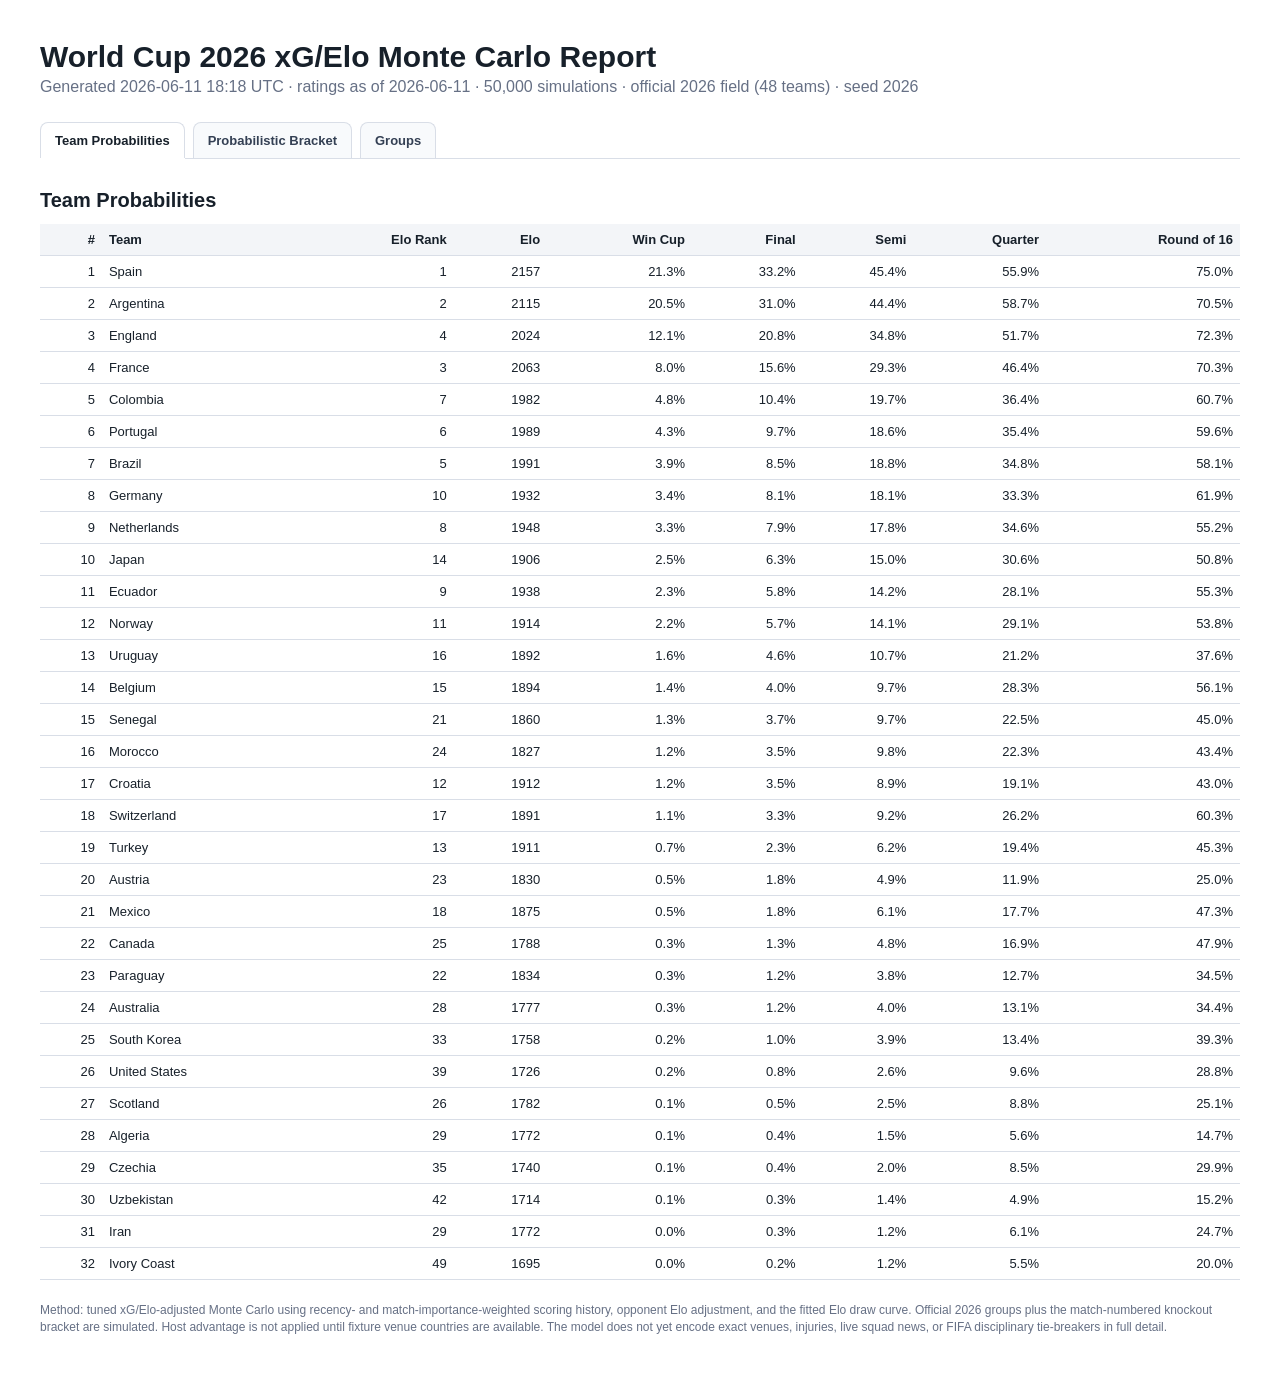
==== commit 90ad90ec: "Latest predictions before start of 2026 World Cup" ====
--- a/reports/monte_carlo_report.html
+++ b/reports/monte_carlo_report.html
@@ -171,7 +171,7 @@
   </head>
   <body>
     <h1>World Cup 2026 xG/Elo Monte Carlo Report</h1>
-    <p class="meta">Generated 2026-06-09 13:17 UTC · ratings as of 2026-06-09 · 10,000 simulations · official 2026 field (48 teams) · seed 2026</p>
+    <p class="meta">Generated 2026-06-11 18:18 UTC · ratings as of 2026-06-11 · 50,000 simulations · official 2026 field (48 teams) · seed 2026</p>
     <nav class="tabs" role="tablist" aria-label="Report sections">
       <button class="tab-button" id="tab-probabilities" type="button" role="tab" aria-selected="true" aria-controls="panel-probabilities" data-tab="probabilities">Team Probabilities</button>
       <button class="tab-button" id="tab-bracket" type="button" role="tab" aria-selected="false" aria-controls="panel-bracket" data-tab="bracket">Probabilistic Bracket</button>
@@ -200,11 +200,11 @@
           <td>Spain</td>
           <td>1</td>
           <td>2157</td>
-          <td>21.7%</td>
-          <td>33.5%</td>
-          <td>45.5%</td>
-          <td>56.4%</td>
-          <td>75.5%</td>
+          <td>21.3%</td>
+          <td>33.2%</td>
+          <td>45.4%</td>
+          <td>55.9%</td>
+          <td>75.0%</td>
         </tr>
         
 
@@ -212,12 +212,12 @@
           <td>2</td>
           <td>Argentina</td>
           <td>2</td>
-          <td>2114</td>
-          <td>20.7%</td>
-          <td>31.4%</td>
-          <td>44.5%</td>
-          <td>59.0%</td>
-          <td>70.2%</td>
+          <td>2115</td>
+          <td>20.5%</td>
+          <td>31.0%</td>
+          <td>44.4%</td>
+          <td>58.7%</td>
+          <td>70.5%</td>
         </tr>
         
 
@@ -225,12 +225,12 @@
           <td>3</td>
           <td>England</td>
           <td>4</td>
-          <td>2021</td>
-          <td>11.7%</td>
-          <td>20.5%</td>
-          <td>34.6%</td>
-          <td>51.9%</td>
-          <td>72.1%</td>
+          <td>2024</td>
+          <td>12.1%</td>
+          <td>20.8%</td>
+          <td>34.8%</td>
+          <td>51.7%</td>
+          <td>72.3%</td>
         </tr>
         
 
@@ -239,11 +239,11 @@
           <td>France</td>
           <td>3</td>
           <td>2063</td>
-          <td>8.2%</td>
-          <td>15.9%</td>
-          <td>29.6%</td>
-          <td>46.8%</td>
-          <td>70.2%</td>
+          <td>8.0%</td>
+          <td>15.6%</td>
+          <td>29.3%</td>
+          <td>46.4%</td>
+          <td>70.3%</td>
         </tr>
         
 
@@ -252,11 +252,11 @@
           <td>Colombia</td>
           <td>7</td>
           <td>1982</td>
-          <td>4.7%</td>
-          <td>10.0%</td>
-          <td>19.4%</td>
-          <td>36.0%</td>
-          <td>60.0%</td>
+          <td>4.8%</td>
+          <td>10.4%</td>
+          <td>19.7%</td>
+          <td>36.4%</td>
+          <td>60.7%</td>
         </tr>
         
 
@@ -264,12 +264,12 @@
           <td>6</td>
           <td>Portugal</td>
           <td>6</td>
-          <td>1986</td>
-          <td>4.4%</td>
+          <td>1989</td>
+          <td>4.3%</td>
           <td>9.7%</td>
           <td>18.6%</td>
-          <td>35.0%</td>
-          <td>59.9%</td>
+          <td>35.4%</td>
+          <td>59.6%</td>
         </tr>
         
 
@@ -278,11 +278,11 @@
           <td>Brazil</td>
           <td>5</td>
           <td>1991</td>
-          <td>3.6%</td>
+          <td>3.9%</td>
           <td>8.5%</td>
-          <td>19.2%</td>
-          <td>35.3%</td>
-          <td>58.8%</td>
+          <td>18.8%</td>
+          <td>34.8%</td>
+          <td>58.1%</td>
         </tr>
         
 
@@ -291,11 +291,11 @@
           <td>Germany</td>
           <td>10</td>
           <td>1932</td>
-          <td>3.3%</td>
-          <td>7.6%</td>
-          <td>17.6%</td>
-          <td>33.0%</td>
-          <td>62.0%</td>
+          <td>3.4%</td>
+          <td>8.1%</td>
+          <td>18.1%</td>
+          <td>33.3%</td>
+          <td>61.9%</td>
         </tr>
         
 
@@ -304,11 +304,11 @@
           <td>Netherlands</td>
           <td>8</td>
           <td>1948</td>
-          <td>3.2%</td>
-          <td>7.5%</td>
-          <td>17.2%</td>
-          <td>33.9%</td>
-          <td>54.9%</td>
+          <td>3.3%</td>
+          <td>7.9%</td>
+          <td>17.8%</td>
+          <td>34.6%</td>
+          <td>55.2%</td>
         </tr>
         
 
@@ -317,37 +317,37 @@
           <td>Japan</td>
           <td>14</td>
           <td>1906</td>
-          <td>2.7%</td>
-          <td>6.8%</td>
-          <td>15.2%</td>
+          <td>2.5%</td>
+          <td>6.3%</td>
+          <td>15.0%</td>
           <td>30.6%</td>
-          <td>50.6%</td>
+          <td>50.8%</td>
         </tr>
         
 
         <tr>
           <td>11</td>
-          <td>Norway</td>
-          <td>11</td>
-          <td>1914</td>
-          <td>2.4%</td>
-          <td>5.7%</td>
-          <td>13.9%</td>
-          <td>28.5%</td>
-          <td>53.0%</td>
-        </tr>
-        
-
-        <tr>
-          <td>12</td>
           <td>Ecuador</td>
           <td>9</td>
           <td>1938</td>
           <td>2.3%</td>
-          <td>6.0%</td>
-          <td>14.3%</td>
-          <td>28.3%</td>
-          <td>55.8%</td>
+          <td>5.8%</td>
+          <td>14.2%</td>
+          <td>28.1%</td>
+          <td>55.3%</td>
+        </tr>
+        
+
+        <tr>
+          <td>12</td>
+          <td>Norway</td>
+          <td>11</td>
+          <td>1914</td>
+          <td>2.2%</td>
+          <td>5.7%</td>
+          <td>14.1%</td>
+          <td>29.1%</td>
+          <td>53.8%</td>
         </tr>
         
 
@@ -356,102 +356,102 @@
           <td>Uruguay</td>
           <td>16</td>
           <td>1892</td>
-          <td>1.5%</td>
-          <td>4.4%</td>
-          <td>10.6%</td>
+          <td>1.6%</td>
+          <td>4.6%</td>
+          <td>10.7%</td>
           <td>21.2%</td>
-          <td>37.5%</td>
+          <td>37.6%</td>
         </tr>
         
 
         <tr>
           <td>14</td>
+          <td>Belgium</td>
+          <td>15</td>
+          <td>1894</td>
+          <td>1.4%</td>
+          <td>4.0%</td>
+          <td>9.7%</td>
+          <td>28.3%</td>
+          <td>56.1%</td>
+        </tr>
+        
+
+        <tr>
+          <td>15</td>
           <td>Senegal</td>
           <td>21</td>
-          <td>1867</td>
-          <td>1.4%</td>
-          <td>4.0%</td>
-          <td>9.9%</td>
-          <td>22.4%</td>
-          <td>45.5%</td>
-        </tr>
-        
-
-        <tr>
-          <td>15</td>
+          <td>1860</td>
+          <td>1.3%</td>
+          <td>3.7%</td>
+          <td>9.7%</td>
+          <td>22.5%</td>
+          <td>45.0%</td>
+        </tr>
+        
+
+        <tr>
+          <td>16</td>
+          <td>Morocco</td>
+          <td>24</td>
+          <td>1827</td>
+          <td>1.2%</td>
+          <td>3.5%</td>
+          <td>9.8%</td>
+          <td>22.3%</td>
+          <td>43.4%</td>
+        </tr>
+        
+
+        <tr>
+          <td>17</td>
           <td>Croatia</td>
           <td>12</td>
-          <td>1911</td>
+          <td>1912</td>
           <td>1.2%</td>
-          <td>3.7%</td>
-          <td>9.0%</td>
-          <td>19.4%</td>
-          <td>43.9%</td>
-        </tr>
-        
-
-        <tr>
-          <td>16</td>
-          <td>Belgium</td>
-          <td>15</td>
-          <td>1893</td>
-          <td>1.2%</td>
-          <td>3.7%</td>
-          <td>9.5%</td>
-          <td>29.0%</td>
-          <td>56.3%</td>
-        </tr>
-        
-
-        <tr>
-          <td>17</td>
+          <td>3.5%</td>
+          <td>8.9%</td>
+          <td>19.1%</td>
+          <td>43.0%</td>
+        </tr>
+        
+
+        <tr>
+          <td>18</td>
           <td>Switzerland</td>
           <td>17</td>
           <td>1891</td>
-          <td>1.2%</td>
-          <td>3.1%</td>
-          <td>9.3%</td>
+          <td>1.1%</td>
+          <td>3.3%</td>
+          <td>9.2%</td>
           <td>26.2%</td>
-          <td>60.1%</td>
-        </tr>
-        
-
-        <tr>
-          <td>18</td>
-          <td>Morocco</td>
-          <td>24</td>
-          <td>1827</td>
-          <td>1.1%</td>
-          <td>3.5%</td>
-          <td>10.0%</td>
-          <td>21.7%</td>
-          <td>43.0%</td>
+          <td>60.3%</td>
         </tr>
         
 
         <tr>
           <td>19</td>
+          <td>Turkey</td>
+          <td>13</td>
+          <td>1911</td>
+          <td>0.7%</td>
+          <td>2.3%</td>
+          <td>6.2%</td>
+          <td>19.4%</td>
+          <td>45.3%</td>
+        </tr>
+        
+
+        <tr>
+          <td>20</td>
           <td>Austria</td>
           <td>23</td>
           <td>1830</td>
-          <td>0.6%</td>
-          <td>2.0%</td>
-          <td>5.2%</td>
-          <td>12.0%</td>
-          <td>25.5%</td>
-        </tr>
-        
-
-        <tr>
-          <td>20</td>
-          <td>Turkey</td>
-          <td>12</td>
-          <td>1911</td>
-          <td>0.6%</td>
-          <td>2.2%</td>
-          <td>6.0%</td>
-          <td>19.4%</td>
-          <td>45.1%</td>
+          <td>0.5%</td>
+          <td>1.8%</td>
+          <td>4.9%</td>
+          <td>11.9%</td>
+          <td>25.0%</td>
         </tr>
         
 
@@ -461,10 +461,10 @@
           <td>18</td>
           <td>1875</td>
           <td>0.5%</td>
-          <td>1.7%</td>
+          <td>1.8%</td>
           <td>6.1%</td>
-          <td>17.6%</td>
-          <td>47.2%</td>
+          <td>17.7%</td>
+          <td>47.3%</td>
         </tr>
         
 
@@ -474,10 +474,10 @@
           <td>25</td>
           <td>1788</td>
           <td>0.3%</td>
-          <td>1.2%</td>
-          <td>4.7%</td>
-          <td>17.0%</td>
-          <td>47.7%</td>
+          <td>1.3%</td>
+          <td>4.8%</td>
+          <td>16.9%</td>
+          <td>47.9%</td>
         </tr>
         
 
@@ -485,11 +485,11 @@
           <td>23</td>
           <td>Paraguay</td>
           <td>22</td>
-          <td>1833</td>
+          <td>1834</td>
           <td>0.3%</td>
           <td>1.2%</td>
-          <td>3.7%</td>
-          <td>12.0%</td>
+          <td>3.8%</td>
+          <td>12.7%</td>
           <td>34.5%</td>
         </tr>
         
@@ -501,9 +501,9 @@
           <td>1777</td>
           <td>0.3%</td>
           <td>1.2%</td>
-          <td>4.2%</td>
-          <td>13.2%</td>
-          <td>34.1%</td>
+          <td>4.0%</td>
+          <td>13.1%</td>
+          <td>34.4%</td>
         </tr>
         
 
@@ -512,24 +512,24 @@
           <td>South Korea</td>
           <td>33</td>
           <td>1758</td>
-          <td>0.3%</td>
+          <td>0.2%</td>
           <td>1.0%</td>
-          <td>3.8%</td>
-          <td>13.2%</td>
-          <td>39.1%</td>
+          <td>3.9%</td>
+          <td>13.4%</td>
+          <td>39.3%</td>
         </tr>
         
 
         <tr>
           <td>26</td>
           <td>United States</td>
-          <td>38</td>
+          <td>39</td>
           <td>1726</td>
           <td>0.2%</td>
           <td>0.8%</td>
-          <td>2.5%</td>
-          <td>9.8%</td>
-          <td>28.6%</td>
+          <td>2.6%</td>
+          <td>9.6%</td>
+          <td>28.8%</td>
         </tr>
         
 
@@ -539,23 +539,23 @@
           <td>26</td>
           <td>1782</td>
           <td>0.1%</td>
-          <td>0.6%</td>
-          <td>2.4%</td>
-          <td>8.5%</td>
-          <td>24.8%</td>
+          <td>0.5%</td>
+          <td>2.5%</td>
+          <td>8.8%</td>
+          <td>25.1%</td>
         </tr>
         
 
         <tr>
           <td>28</td>
           <td>Algeria</td>
-          <td>32</td>
-          <td>1760</td>
+          <td>29</td>
+          <td>1772</td>
           <td>0.1%</td>
           <td>0.4%</td>
           <td>1.5%</td>
-          <td>5.3%</td>
-          <td>13.7%</td>
+          <td>5.6%</td>
+          <td>14.7%</td>
         </tr>
         
 
@@ -566,48 +566,48 @@
           <td>1740</td>
           <td>0.1%</td>
           <td>0.4%</td>
-          <td>1.9%</td>
-          <td>8.6%</td>
-          <td>30.8%</td>
+          <td>2.0%</td>
+          <td>8.5%</td>
+          <td>29.9%</td>
         </tr>
         
 
         <tr>
           <td>30</td>
-          <td>Iran</td>
-          <td>29</td>
-          <td>1772</td>
-          <td>0.1%</td>
-          <td>0.3%</td>
-          <td>1.3%</td>
-          <td>6.4%</td>
-          <td>24.6%</td>
-        </tr>
-        
-
-        <tr>
-          <td>31</td>
-          <td>New Zealand</td>
-          <td>72</td>
-          <td>1562</td>
-          <td>0.1%</td>
-          <td>0.3%</td>
-          <td>1.0%</td>
-          <td>5.2%</td>
-          <td>20.9%</td>
-        </tr>
-        
-
-        <tr>
-          <td>32</td>
           <td>Uzbekistan</td>
-          <td>41</td>
+          <td>42</td>
           <td>1714</td>
           <td>0.1%</td>
           <td>0.3%</td>
           <td>1.4%</td>
           <td>4.9%</td>
-          <td>15.0%</td>
+          <td>15.2%</td>
+        </tr>
+        
+
+        <tr>
+          <td>31</td>
+          <td>Iran</td>
+          <td>29</td>
+          <td>1772</td>
+          <td>0.0%</td>
+          <td>0.3%</td>
+          <td>1.2%</td>
+          <td>6.1%</td>
+          <td>24.7%</td>
+        </tr>
+        
+
+        <tr>
+          <td>32</td>
+          <td>Ivory Coast</td>
+          <td>49</td>
+          <td>1695</td>
+          <td>0.0%</td>
+          <td>0.2%</td>
+          <td>1.2%</td>
+          <td>5.5%</td>
+          <td>20.0%</td>
         </tr>
         
         </tbody>
@@ -634,129 +634,129 @@
                 <tr>
                   <td>M73</td>
                   <td>Runner-up Group A<br /><span class="subtle">Runner-up Group B</span></td>
-                  <td>Canada 44.2%<br />South Korea 31.2%<br />Switzerland 30.2%<br />Mexico 28.5%</td>
-                  <td>Canada v South Korea 13.7% <span class="subtle">(Canada 51.0% / South Korea 49.0%)</span><br />Canada v Mexico 12.9% <span class="subtle">(Canada 47.2% / Mexico 52.8%)</span><br />Canada v Czechia 12.1% <span class="subtle">(Canada 58.0% / Czechia 42.0%)</span></td>
-                  <td>Canada<br /><span class="subtle">wins match 24.2%; if appears 54.7%</span></td>
+                  <td>Canada 43.9%<br />South Korea 31.5%<br />Switzerland 30.3%<br />Mexico 28.5%</td>
+                  <td>Canada v South Korea 13.8% <span class="subtle">(Canada 51.2% / South Korea 48.8%)</span><br />Canada v Mexico 12.6% <span class="subtle">(Canada 45.7% / Mexico 54.3%)</span><br />Canada v Czechia 12.0% <span class="subtle">(Canada 58.9% / Czechia 41.1%)</span></td>
+                  <td>Canada<br /><span class="subtle">wins match 24.0%; if appears 54.8%</span></td>
                 </tr>
                 
                 <tr>
                   <td>M74</td>
                   <td>Winner Group E<br /><span class="subtle">Third place Group A/B/C/D/F</span></td>
-                  <td>Germany 50.5%<br />Ecuador 38.1%<br />Ivory Coast 9.8%<br />United States 7.9%</td>
-                  <td>Germany v United States 4.0% <span class="subtle">(Germany 75.7% / United States 24.3%)</span><br />Germany v Scotland 4.0% <span class="subtle">(Germany 72.4% / Scotland 27.6%)</span><br />Australia v Germany 3.8% <span class="subtle">(Australia 31.3% / Germany 68.7%)</span></td>
-                  <td>Germany<br /><span class="subtle">wins match 36.7%; if appears 72.8%</span></td>
+                  <td>Germany 50.6%<br />Ecuador 38.4%<br />Ivory Coast 9.4%<br />Bosnia and Herzegovina 7.9%</td>
+                  <td>Bosnia and Herzegovina v Germany 4.0% <span class="subtle">(Bosnia and Herzegovina 10.1% / Germany 89.9%)</span><br />Germany v Paraguay 3.8% <span class="subtle">(Germany 69.1% / Paraguay 30.9%)</span><br />Czechia v Germany 3.8% <span class="subtle">(Czechia 21.4% / Germany 78.6%)</span></td>
+                  <td>Germany<br /><span class="subtle">wins match 36.7%; if appears 72.5%</span></td>
                 </tr>
                 
                 <tr>
                   <td>M75</td>
                   <td>Winner Group F<br /><span class="subtle">Runner-up Group C</span></td>
-                  <td>Netherlands 47.8%<br />Japan 40.0%<br />Morocco 38.7%<br />Brazil 28.3%</td>
-                  <td>Morocco v Netherlands 18.6% <span class="subtle">(Morocco 41.4% / Netherlands 58.6%)</span><br />Japan v Morocco 15.4% <span class="subtle">(Japan 55.1% / Morocco 44.9%)</span><br />Brazil v Netherlands 13.4% <span class="subtle">(Brazil 55.0% / Netherlands 45.0%)</span></td>
-                  <td>Netherlands<br /><span class="subtle">wins match 29.3%; if appears 61.3%</span></td>
+                  <td>Netherlands 47.9%<br />Japan 39.7%<br />Morocco 37.9%<br />Brazil 28.6%</td>
+                  <td>Morocco v Netherlands 18.3% <span class="subtle">(Morocco 41.1% / Netherlands 58.9%)</span><br />Japan v Morocco 15.0% <span class="subtle">(Japan 55.9% / Morocco 44.1%)</span><br />Brazil v Netherlands 13.5% <span class="subtle">(Brazil 52.8% / Netherlands 47.2%)</span></td>
+                  <td>Netherlands<br /><span class="subtle">wins match 29.8%; if appears 62.3%</span></td>
                 </tr>
                 
                 <tr>
                   <td>M76</td>
                   <td>Winner Group C<br /><span class="subtle">Runner-up Group F</span></td>
-                  <td>Brazil 55.2%<br />Japan 37.4%<br />Netherlands 33.0%<br />Morocco 28.9%</td>
-                  <td>Brazil v Japan 20.5% <span class="subtle">(Brazil 56.3% / Japan 43.7%)</span><br />Brazil v Netherlands 18.2% <span class="subtle">(Brazil 51.7% / Netherlands 48.3%)</span><br />Japan v Morocco 11.0% <span class="subtle">(Japan 56.4% / Morocco 43.6%)</span></td>
-                  <td>Brazil<br /><span class="subtle">wins match 34.6%; if appears 62.7%</span></td>
+                  <td>Brazil 54.3%<br />Japan 37.1%<br />Netherlands 32.9%<br />Morocco 29.9%</td>
+                  <td>Brazil v Japan 20.4% <span class="subtle">(Brazil 54.7% / Japan 45.3%)</span><br />Brazil v Netherlands 17.8% <span class="subtle">(Brazil 52.9% / Netherlands 47.1%)</span><br />Japan v Morocco 11.0% <span class="subtle">(Japan 54.8% / Morocco 45.2%)</span></td>
+                  <td>Brazil<br /><span class="subtle">wins match 33.9%; if appears 62.5%</span></td>
                 </tr>
                 
                 <tr>
                   <td>M77</td>
                   <td>Winner Group I<br /><span class="subtle">Third place Group C/D/F/G/H</span></td>
-                  <td>France 51.0%<br />Norway 27.0%<br />Senegal 20.2%<br />Scotland 9.8%</td>
-                  <td>France v Scotland 5.0% <span class="subtle">(France 82.0% / Scotland 18.0%)</span><br />France v United States 3.8% <span class="subtle">(France 80.1% / United States 19.9%)</span><br />Egypt v France 3.8% <span class="subtle">(Egypt 12.6% / France 87.4%)</span></td>
-                  <td>France<br /><span class="subtle">wins match 40.3%; if appears 78.9%</span></td>
+                  <td>France 51.3%<br />Norway 27.4%<br />Senegal 19.7%<br />Scotland 9.5%</td>
+                  <td>France v Scotland 4.9% <span class="subtle">(France 80.7% / Scotland 19.3%)</span><br />Egypt v France 3.9% <span class="subtle">(Egypt 13.3% / France 86.7%)</span><br />France v New Zealand 3.8% <span class="subtle">(France 87.1% / New Zealand 12.9%)</span></td>
+                  <td>France<br /><span class="subtle">wins match 40.5%; if appears 78.9%</span></td>
                 </tr>
                 
                 <tr>
                   <td>M78</td>
                   <td>Runner-up Group E<br /><span class="subtle">Runner-up Group I</span></td>
-                  <td>Ecuador 40.7%<br />Norway 35.7%<br />Germany 34.1%<br />Senegal 30.4%</td>
-                  <td>Ecuador v Norway 14.8% <span class="subtle">(Ecuador 50.7% / Norway 49.3%)</span><br />Ecuador v Senegal 12.3% <span class="subtle">(Ecuador 53.4% / Senegal 46.6%)</span><br />Germany v Norway 12.0% <span class="subtle">(Germany 53.0% / Norway 47.0%)</span></td>
-                  <td>Ecuador<br /><span class="subtle">wins match 20.2%; if appears 49.7%</span></td>
+                  <td>Ecuador 40.5%<br />Norway 35.7%<br />Germany 33.9%<br />Senegal 30.4%</td>
+                  <td>Ecuador v Norway 14.5% <span class="subtle">(Ecuador 50.0% / Norway 50.0%)</span><br />Ecuador v Senegal 12.4% <span class="subtle">(Ecuador 54.0% / Senegal 46.0%)</span><br />Germany v Norway 12.0% <span class="subtle">(Germany 53.2% / Norway 46.8%)</span></td>
+                  <td>Norway<br /><span class="subtle">wins match 20.3%; if appears 56.9%</span></td>
                 </tr>
                 
                 <tr>
                   <td>M79</td>
                   <td>Winner Group A<br /><span class="subtle">Third place Group C/E/F/H/I</span></td>
-                  <td>Mexico 42.3%<br />South Korea 30.4%<br />Czechia 20.4%<br />Scotland 13.4%</td>
-                  <td>Mexico v Scotland 5.5% <span class="subtle">(Mexico 59.8% / Scotland 40.2%)</span><br />Scotland v South Korea 4.0% <span class="subtle">(Scotland 48.8% / South Korea 51.2%)</span><br />Mexico v Morocco 3.9% <span class="subtle">(Mexico 44.8% / Morocco 55.2%)</span></td>
-                  <td>Mexico<br /><span class="subtle">wins match 22.2%; if appears 52.4%</span></td>
+                  <td>Mexico 42.4%<br />South Korea 30.0%<br />Czechia 20.8%<br />Scotland 13.9%</td>
+                  <td>Mexico v Scotland 5.9% <span class="subtle">(Mexico 59.2% / Scotland 40.8%)</span><br />Scotland v South Korea 4.2% <span class="subtle">(Scotland 47.6% / South Korea 52.4%)</span><br />Mexico v Morocco 3.8% <span class="subtle">(Mexico 42.5% / Morocco 57.5%)</span></td>
+                  <td>Mexico<br /><span class="subtle">wins match 22.4%; if appears 52.8%</span></td>
                 </tr>
                 
                 <tr>
                   <td>M80</td>
                   <td>Winner Group L<br /><span class="subtle">Third place Group E/H/I/J/K</span></td>
-                  <td>England 66.5%<br />Croatia 25.7%<br />Uzbekistan 22.5%<br />DR Congo 18.4%</td>
-                  <td>England v Uzbekistan 15.2% <span class="subtle">(England 84.3% / Uzbekistan 15.7%)</span><br />DR Congo v England 12.5% <span class="subtle">(DR Congo 12.0% / England 88.0%)</span><br />Colombia v England 8.5% <span class="subtle">(Colombia 40.2% / England 59.8%)</span></td>
-                  <td>England<br /><span class="subtle">wins match 51.1%; if appears 76.8%</span></td>
+                  <td>England 66.8%<br />Croatia 25.2%<br />Uzbekistan 22.8%<br />DR Congo 18.7%</td>
+                  <td>England v Uzbekistan 15.4% <span class="subtle">(England 83.9% / Uzbekistan 16.1%)</span><br />DR Congo v England 12.5% <span class="subtle">(DR Congo 13.2% / England 86.8%)</span><br />England v Portugal 8.3% <span class="subtle">(England 62.4% / Portugal 37.6%)</span></td>
+                  <td>England<br /><span class="subtle">wins match 51.0%; if appears 76.3%</span></td>
                 </tr>
                 
                 <tr>
                   <td>M81</td>
                   <td>Winner Group D<br /><span class="subtle">Third place Group B/E/F/I/J</span></td>
-                  <td>Turkey 34.7%<br />Australia 23.6%<br />Paraguay 22.1%<br />United States 19.6%</td>
-                  <td>Bosnia and Herzegovina v Turkey 6.8% <span class="subtle">(Bosnia and Herzegovina 15.7% / Turkey 84.3%)</span><br />Australia v Bosnia and Herzegovina 4.5% <span class="subtle">(Australia 77.5% / Bosnia and Herzegovina 22.5%)</span><br />Bosnia and Herzegovina v Paraguay 4.4% <span class="subtle">(Bosnia and Herzegovina 21.6% / Paraguay 78.4%)</span></td>
-                  <td>Turkey<br /><span class="subtle">wins match 22.3%; if appears 64.4%</span></td>
+                  <td>Turkey 34.9%<br />Paraguay 23.0%<br />Australia 22.6%<br />United States 19.4%</td>
+                  <td>Bosnia and Herzegovina v Turkey 6.9% <span class="subtle">(Bosnia and Herzegovina 15.7% / Turkey 84.3%)</span><br />Australia v Bosnia and Herzegovina 4.3% <span class="subtle">(Australia 78.6% / Bosnia and Herzegovina 21.4%)</span><br />Bosnia and Herzegovina v Paraguay 4.3% <span class="subtle">(Bosnia and Herzegovina 22.4% / Paraguay 77.6%)</span></td>
+                  <td>Turkey<br /><span class="subtle">wins match 22.5%; if appears 64.3%</span></td>
                 </tr>
                 
                 <tr>
                   <td>M82</td>
                   <td>Winner Group G<br /><span class="subtle">Third place Group A/E/H/I/J</span></td>
-                  <td>Belgium 54.0%<br />Iran 17.2%<br />Czechia 15.8%<br />New Zealand 15.8%</td>
-                  <td>Belgium v Czechia 8.6% <span class="subtle">(Belgium 69.2% / Czechia 30.8%)</span><br />Belgium v South Korea 7.0% <span class="subtle">(Belgium 63.9% / South Korea 36.1%)</span><br />Belgium v South Africa 6.2% <span class="subtle">(Belgium 86.8% / South Africa 13.2%)</span></td>
-                  <td>Belgium<br /><span class="subtle">wins match 35.5%; if appears 65.7%</span></td>
+                  <td>Belgium 54.1%<br />Iran 17.5%<br />Czechia 15.8%<br />New Zealand 15.5%</td>
+                  <td>Belgium v Czechia 8.5% <span class="subtle">(Belgium 70.9% / Czechia 29.1%)</span><br />Belgium v South Korea 7.1% <span class="subtle">(Belgium 63.1% / South Korea 36.9%)</span><br />Belgium v South Africa 6.4% <span class="subtle">(Belgium 84.6% / South Africa 15.4%)</span></td>
+                  <td>Belgium<br /><span class="subtle">wins match 35.6%; if appears 65.7%</span></td>
                 </tr>
                 
                 <tr>
                   <td>M83</td>
                   <td>Runner-up Group K<br /><span class="subtle">Runner-up Group L</span></td>
-                  <td>Croatia 47.5%<br />Colombia 35.4%<br />Portugal 34.9%<br />England 24.8%</td>
-                  <td>Colombia v Croatia 16.8% <span class="subtle">(Colombia 62.5% / Croatia 37.5%)</span><br />Croatia v Portugal 16.5% <span class="subtle">(Croatia 36.4% / Portugal 63.6%)</span><br />Colombia v England 9.1% <span class="subtle">(Colombia 39.6% / England 60.4%)</span></td>
-                  <td>Croatia<br /><span class="subtle">wins match 22.3%; if appears 46.9%</span></td>
+                  <td>Croatia 47.4%<br />Colombia 35.7%<br />Portugal 34.9%<br />England 24.9%</td>
+                  <td>Colombia v Croatia 17.2% <span class="subtle">(Colombia 63.7% / Croatia 36.3%)</span><br />Croatia v Portugal 16.5% <span class="subtle">(Croatia 37.4% / Portugal 62.6%)</span><br />England v Portugal 8.8% <span class="subtle">(England 64.0% / Portugal 36.0%)</span></td>
+                  <td>Colombia<br /><span class="subtle">wins match 22.8%; if appears 63.8%</span></td>
                 </tr>
                 
                 <tr>
                   <td>M84</td>
                   <td>Winner Group H<br /><span class="subtle">Runner-up Group J</span></td>
-                  <td>Spain 77.1%<br />Austria 40.1%<br />Algeria 26.1%<br />Uruguay 20.5%</td>
-                  <td>Austria v Spain 30.9% <span class="subtle">(Austria 17.6% / Spain 82.4%)</span><br />Algeria v Spain 20.4% <span class="subtle">(Algeria 10.2% / Spain 89.8%)</span><br />Jordan v Spain 12.9% <span class="subtle">(Jordan 7.0% / Spain 93.0%)</span></td>
-                  <td>Spain<br /><span class="subtle">wins match 62.4%; if appears 80.9%</span></td>
+                  <td>Spain 77.2%<br />Austria 39.7%<br />Algeria 25.8%<br />Uruguay 20.4%</td>
+                  <td>Austria v Spain 30.6% <span class="subtle">(Austria 17.7% / Spain 82.3%)</span><br />Algeria v Spain 20.1% <span class="subtle">(Algeria 11.5% / Spain 88.5%)</span><br />Jordan v Spain 13.3% <span class="subtle">(Jordan 7.4% / Spain 92.6%)</span></td>
+                  <td>Spain<br /><span class="subtle">wins match 61.7%; if appears 79.9%</span></td>
                 </tr>
                 
                 <tr>
                   <td>M85</td>
                   <td>Winner Group B<br /><span class="subtle">Third place Group E/F/G/I/J</span></td>
-                  <td>Switzerland 57.9%<br />Canada 33.3%<br />Egypt 12.8%<br />New Zealand 12.5%</td>
-                  <td>New Zealand v Switzerland 7.3% <span class="subtle">(New Zealand 26.3% / Switzerland 73.7%)</span><br />Iran v Switzerland 7.2% <span class="subtle">(Iran 31.9% / Switzerland 68.1%)</span><br />Egypt v Switzerland 7.0% <span class="subtle">(Egypt 26.1% / Switzerland 73.9%)</span></td>
-                  <td>Switzerland<br /><span class="subtle">wins match 36.4%; if appears 62.8%</span></td>
+                  <td>Switzerland 57.8%<br />Canada 33.4%<br />New Zealand 12.6%<br />Egypt 12.6%</td>
+                  <td>New Zealand v Switzerland 7.3% <span class="subtle">(New Zealand 28.1% / Switzerland 71.9%)</span><br />Egypt v Switzerland 7.3% <span class="subtle">(Egypt 27.2% / Switzerland 72.8%)</span><br />Iran v Switzerland 6.9% <span class="subtle">(Iran 30.8% / Switzerland 69.2%)</span></td>
+                  <td>Switzerland<br /><span class="subtle">wins match 36.5%; if appears 63.1%</span></td>
                 </tr>
                 
                 <tr>
                   <td>M86</td>
                   <td>Winner Group J<br /><span class="subtle">Runner-up Group H</span></td>
-                  <td>Argentina 76.9%<br />Uruguay 59.5%<br />Spain 20.2%<br />Austria 13.3%</td>
-                  <td>Argentina v Uruguay 45.6% <span class="subtle">(Argentina 75.3% / Uruguay 24.7%)</span><br />Argentina v Spain 15.7% <span class="subtle">(Argentina 51.2% / Spain 48.8%)</span><br />Argentina v Cape Verde 8.7% <span class="subtle">(Argentina 94.7% / Cape Verde 5.3%)</span></td>
-                  <td>Argentina<br /><span class="subtle">wins match 57.2%; if appears 74.3%</span></td>
+                  <td>Argentina 76.1%<br />Uruguay 59.0%<br />Spain 20.1%<br />Austria 13.3%</td>
+                  <td>Argentina v Uruguay 45.0% <span class="subtle">(Argentina 75.6% / Uruguay 24.4%)</span><br />Argentina v Spain 15.2% <span class="subtle">(Argentina 51.1% / Spain 48.9%)</span><br />Argentina v Cape Verde 8.8% <span class="subtle">(Argentina 94.5% / Cape Verde 5.5%)</span></td>
+                  <td>Argentina<br /><span class="subtle">wins match 56.9%; if appears 74.7%</span></td>
                 </tr>
                 
                 <tr>
                   <td>M87</td>
                   <td>Winner Group K<br /><span class="subtle">Third place Group D/E/I/J/L</span></td>
-                  <td>Colombia 42.9%<br />Portugal 42.9%<br />Panama 29.2%<br />Croatia 16.6%</td>
-                  <td>Panama v Portugal 12.7% <span class="subtle">(Panama 18.1% / Portugal 81.9%)</span><br />Colombia v Panama 12.4% <span class="subtle">(Colombia 79.7% / Panama 20.3%)</span><br />Croatia v Portugal 7.2% <span class="subtle">(Croatia 36.6% / Portugal 63.4%)</span></td>
-                  <td>Portugal<br /><span class="subtle">wins match 32.0%; if appears 74.7%</span></td>
+                  <td>Portugal 43.5%<br />Colombia 43.1%<br />Panama 29.2%<br />Croatia 16.7%</td>
+                  <td>Panama v Portugal 12.8% <span class="subtle">(Panama 17.6% / Portugal 82.4%)</span><br />Colombia v Panama 12.6% <span class="subtle">(Colombia 81.8% / Panama 18.2%)</span><br />Croatia v Portugal 7.3% <span class="subtle">(Croatia 36.9% / Portugal 63.1%)</span></td>
+                  <td>Portugal<br /><span class="subtle">wins match 32.1%; if appears 73.9%</span></td>
                 </tr>
                 
                 <tr>
                   <td>M88</td>
                   <td>Runner-up Group D<br /><span class="subtle">Runner-up Group G</span></td>
-                  <td>Iran 28.6%<br />Paraguay 26.4%<br />Turkey 26.3%<br />Australia 24.9%</td>
-                  <td>Iran v Turkey 7.6% <span class="subtle">(Iran 32.4% / Turkey 67.6%)</span><br />Iran v Paraguay 7.3% <span class="subtle">(Iran 36.0% / Paraguay 64.0%)</span><br />Australia v Iran 7.1% <span class="subtle">(Australia 61.5% / Iran 38.5%)</span></td>
-                  <td>Turkey<br /><span class="subtle">wins match 16.6%; if appears 62.9%</span></td>
+                  <td>Iran 28.3%<br />Turkey 26.5%<br />Paraguay 25.6%<br />Australia 25.4%</td>
+                  <td>Iran v Turkey 7.5% <span class="subtle">(Iran 32.7% / Turkey 67.3%)</span><br />Iran v Paraguay 7.2% <span class="subtle">(Iran 37.5% / Paraguay 62.5%)</span><br />Australia v Iran 7.2% <span class="subtle">(Australia 61.8% / Iran 38.2%)</span></td>
+                  <td>Turkey<br /><span class="subtle">wins match 16.8%; if appears 63.5%</span></td>
                 </tr>
                 
                 </tbody>
@@ -781,65 +781,65 @@
                 <tr>
                   <td>M89</td>
                   <td>W74<br /><span class="subtle">W77</span></td>
-                  <td>France 40.3%<br />Germany 36.7%<br />Ecuador 26.6%<br />Norway 18.9%</td>
-                  <td>France v Germany 15.0% <span class="subtle">(France 63.1% / Germany 36.9%)</span><br />Ecuador v France 11.0% <span class="subtle">(Ecuador 36.8% / France 63.2%)</span><br />Germany v Norway 7.1% <span class="subtle">(Germany 50.6% / Norway 49.4%)</span></td>
-                  <td>France<br /><span class="subtle">wins match 27.3%; if appears 67.8%</span></td>
+                  <td>France 40.5%<br />Germany 36.7%<br />Ecuador 26.5%<br />Norway 19.3%</td>
+                  <td>France v Germany 14.9% <span class="subtle">(France 60.2% / Germany 39.8%)</span><br />Ecuador v France 10.7% <span class="subtle">(Ecuador 38.6% / France 61.4%)</span><br />Germany v Norway 7.0% <span class="subtle">(Germany 53.0% / Norway 47.0%)</span></td>
+                  <td>France<br /><span class="subtle">wins match 27.0%; if appears 66.6%</span></td>
                 </tr>
                 
                 <tr>
                   <td>M90</td>
                   <td>W73<br /><span class="subtle">W75</span></td>
-                  <td>Netherlands 29.3%<br />Canada 24.2%<br />Japan 23.2%<br />Switzerland 19.4%</td>
-                  <td>Canada v Netherlands 7.0% <span class="subtle">(Canada 30.1% / Netherlands 69.9%)</span><br />Netherlands v Switzerland 5.8% <span class="subtle">(Netherlands 60.9% / Switzerland 39.1%)</span><br />Canada v Japan 5.6% <span class="subtle">(Canada 29.6% / Japan 70.4%)</span></td>
-                  <td>Netherlands<br /><span class="subtle">wins match 20.6%; if appears 70.3%</span></td>
+                  <td>Netherlands 29.8%<br />Canada 24.0%<br />Japan 23.3%<br />Switzerland 19.5%</td>
+                  <td>Canada v Netherlands 7.2% <span class="subtle">(Canada 30.7% / Netherlands 69.3%)</span><br />Netherlands v Switzerland 5.9% <span class="subtle">(Netherlands 62.4% / Switzerland 37.6%)</span><br />Canada v Japan 5.6% <span class="subtle">(Canada 30.4% / Japan 69.6%)</span></td>
+                  <td>Netherlands<br /><span class="subtle">wins match 21.2%; if appears 70.9%</span></td>
                 </tr>
                 
                 <tr>
                   <td>M91</td>
                   <td>W76<br /><span class="subtle">W78</span></td>
-                  <td>Brazil 34.6%<br />Ecuador 20.2%<br />Norway 20.2%<br />France 19.5%</td>
-                  <td>Brazil v Norway 6.9% <span class="subtle">(Brazil 56.1% / Norway 43.9%)</span><br />Brazil v France 6.9% <span class="subtle">(Brazil 45.5% / France 54.5%)</span><br />Brazil v Ecuador 6.8% <span class="subtle">(Brazil 56.4% / Ecuador 43.6%)</span></td>
-                  <td>Brazil<br /><span class="subtle">wins match 19.1%; if appears 55.2%</span></td>
+                  <td>Brazil 33.9%<br />Norway 20.3%<br />Ecuador 20.1%<br />Japan 19.5%</td>
+                  <td>Brazil v Norway 6.9% <span class="subtle">(Brazil 56.5% / Norway 43.5%)</span><br />Brazil v Ecuador 6.8% <span class="subtle">(Brazil 55.5% / Ecuador 44.5%)</span><br />Brazil v France 6.6% <span class="subtle">(Brazil 43.3% / France 56.7%)</span></td>
+                  <td>Brazil<br /><span class="subtle">wins match 18.7%; if appears 55.2%</span></td>
                 </tr>
                 
                 <tr>
                   <td>M92</td>
                   <td>W79<br /><span class="subtle">W80</span></td>
-                  <td>England 51.1%<br />Mexico 22.2%<br />Croatia 14.9%<br />South Korea 14.0%</td>
-                  <td>England v Mexico 11.6% <span class="subtle">(England 78.0% / Mexico 22.0%)</span><br />England v South Korea 7.0% <span class="subtle">(England 79.7% / South Korea 20.3%)</span><br />Czechia v England 4.3% <span class="subtle">(Czechia 11.9% / England 88.1%)</span></td>
-                  <td>England<br /><span class="subtle">wins match 39.9%; if appears 78.0%</span></td>
+                  <td>England 51.0%<br />Mexico 22.4%<br />Croatia 14.4%<br />South Korea 14.1%</td>
+                  <td>England v Mexico 11.6% <span class="subtle">(England 78.1% / Mexico 21.9%)</span><br />England v South Korea 7.1% <span class="subtle">(England 81.9% / South Korea 18.1%)</span><br />Czechia v England 4.4% <span class="subtle">(Czechia 13.9% / England 86.1%)</span></td>
+                  <td>England<br /><span class="subtle">wins match 39.5%; if appears 77.4%</span></td>
                 </tr>
                 
                 <tr>
                   <td>M93</td>
                   <td>W83<br /><span class="subtle">W84</span></td>
-                  <td>Spain 62.4%<br />Croatia 22.3%<br />Colombia 22.2%<br />Portugal 21.9%</td>
-                  <td>Colombia v Spain 14.2% <span class="subtle">(Colombia 31.4% / Spain 68.6%)</span><br />Croatia v Spain 14.0% <span class="subtle">(Croatia 21.0% / Spain 79.0%)</span><br />Portugal v Spain 13.6% <span class="subtle">(Portugal 30.2% / Spain 69.8%)</span></td>
-                  <td>Spain<br /><span class="subtle">wins match 45.1%; if appears 72.3%</span></td>
+                  <td>Spain 61.7%<br />Colombia 22.8%<br />Croatia 21.9%<br />Portugal 21.6%</td>
+                  <td>Colombia v Spain 14.2% <span class="subtle">(Colombia 32.1% / Spain 67.9%)</span><br />Croatia v Spain 13.6% <span class="subtle">(Croatia 21.1% / Spain 78.9%)</span><br />Portugal v Spain 13.2% <span class="subtle">(Portugal 30.5% / Spain 69.5%)</span></td>
+                  <td>Spain<br /><span class="subtle">wins match 44.6%; if appears 72.3%</span></td>
                 </tr>
                 
                 <tr>
                   <td>M94</td>
                   <td>W81<br /><span class="subtle">W82</span></td>
-                  <td>Belgium 35.5%<br />Turkey 22.3%<br />Australia 13.8%<br />Paraguay 13.2%</td>
-                  <td>Belgium v Turkey 7.9% <span class="subtle">(Belgium 58.7% / Turkey 41.3%)</span><br />Australia v Belgium 5.0% <span class="subtle">(Australia 38.4% / Belgium 61.6%)</span><br />Belgium v Paraguay 4.9% <span class="subtle">(Belgium 62.6% / Paraguay 37.4%)</span></td>
-                  <td>Belgium<br /><span class="subtle">wins match 21.4%; if appears 60.2%</span></td>
+                  <td>Belgium 35.6%<br />Turkey 22.5%<br />Australia 13.4%<br />Paraguay 13.3%</td>
+                  <td>Belgium v Turkey 8.1% <span class="subtle">(Belgium 55.9% / Turkey 44.1%)</span><br />Belgium v Paraguay 4.8% <span class="subtle">(Belgium 61.3% / Paraguay 38.7%)</span><br />Australia v Belgium 4.7% <span class="subtle">(Australia 40.3% / Belgium 59.7%)</span></td>
+                  <td>Belgium<br /><span class="subtle">wins match 20.9%; if appears 58.9%</span></td>
                 </tr>
                 
                 <tr>
                   <td>M95</td>
                   <td>W86<br /><span class="subtle">W88</span></td>
-                  <td>Argentina 57.2%<br />Uruguay 19.8%<br />Turkey 16.6%<br />Paraguay 15.1%</td>
-                  <td>Argentina v Turkey 9.6% <span class="subtle">(Argentina 81.7% / Turkey 18.3%)</span><br />Argentina v Paraguay 8.7% <span class="subtle">(Argentina 87.3% / Paraguay 12.7%)</span><br />Argentina v Belgium 8.6% <span class="subtle">(Argentina 81.5% / Belgium 18.5%)</span></td>
-                  <td>Argentina<br /><span class="subtle">wins match 49.0%; if appears 85.8%</span></td>
+                  <td>Argentina 56.9%<br />Uruguay 19.8%<br />Turkey 16.8%<br />Paraguay 14.8%</td>
+                  <td>Argentina v Turkey 9.6% <span class="subtle">(Argentina 82.6% / Turkey 17.4%)</span><br />Argentina v Belgium 8.5% <span class="subtle">(Argentina 79.1% / Belgium 20.9%)</span><br />Argentina v Paraguay 8.4% <span class="subtle">(Argentina 84.3% / Paraguay 15.7%)</span></td>
+                  <td>Argentina<br /><span class="subtle">wins match 48.5%; if appears 85.3%</span></td>
                 </tr>
                 
                 <tr>
                   <td>M96</td>
                   <td>W85<br /><span class="subtle">W87</span></td>
-                  <td>Switzerland 36.4%<br />Portugal 32.0%<br />Colombia 31.5%<br />Canada 17.9%</td>
-                  <td>Colombia v Switzerland 11.6% <span class="subtle">(Colombia 67.1% / Switzerland 32.9%)</span><br />Portugal v Switzerland 11.6% <span class="subtle">(Portugal 62.1% / Switzerland 37.9%)</span><br />Canada v Portugal 5.9% <span class="subtle">(Canada 25.3% / Portugal 74.7%)</span></td>
-                  <td>Colombia<br /><span class="subtle">wins match 22.4%; if appears 71.2%</span></td>
+                  <td>Switzerland 36.5%<br />Portugal 32.1%<br />Colombia 31.8%<br />Canada 18.0%</td>
+                  <td>Portugal v Switzerland 11.7% <span class="subtle">(Portugal 64.4% / Switzerland 35.6%)</span><br />Colombia v Switzerland 11.6% <span class="subtle">(Colombia 65.6% / Switzerland 34.4%)</span><br />Canada v Portugal 5.8% <span class="subtle">(Canada 25.4% / Portugal 74.6%)</span></td>
+                  <td>Portugal<br /><span class="subtle">wins match 22.5%; if appears 69.9%</span></td>
                 </tr>
                 
                 </tbody>
@@ -864,33 +864,33 @@
                 <tr>
                   <td>M97</td>
                   <td>W89<br /><span class="subtle">W90</span></td>
-                  <td>France 27.3%<br />Netherlands 21.7%<br />Germany 18.3%<br />Japan 17.5%</td>
-                  <td>France v Netherlands 5.8% <span class="subtle">(France 60.8% / Netherlands 39.2%)</span><br />France v Japan 4.2% <span class="subtle">(France 60.5% / Japan 39.5%)</span><br />Germany v Netherlands 3.9% <span class="subtle">(Germany 55.2% / Netherlands 44.8%)</span></td>
-                  <td>France<br /><span class="subtle">wins match 18.6%; if appears 68.2%</span></td>
+                  <td>France 27.0%<br />Netherlands 22.3%<br />Germany 19.3%<br />Japan 17.4%</td>
+                  <td>France v Netherlands 5.6% <span class="subtle">(France 60.5% / Netherlands 39.5%)</span><br />France v Japan 4.4% <span class="subtle">(France 60.4% / Japan 39.6%)</span><br />Germany v Netherlands 4.1% <span class="subtle">(Germany 49.9% / Netherlands 50.1%)</span></td>
+                  <td>France<br /><span class="subtle">wins match 18.3%; if appears 67.9%</span></td>
                 </tr>
                 
                 <tr>
                   <td>M98</td>
                   <td>W93<br /><span class="subtle">W94</span></td>
-                  <td>Spain 45.3%<br />Belgium 21.4%<br />Turkey 12.1%<br />Colombia 9.1%</td>
-                  <td>Belgium v Spain 9.6% <span class="subtle">(Belgium 20.5% / Spain 79.5%)</span><br />Spain v Turkey 5.4% <span class="subtle">(Spain 83.2% / Turkey 16.8%)</span><br />Australia v Spain 3.0% <span class="subtle">(Australia 15.8% / Spain 84.2%)</span></td>
-                  <td>Spain<br /><span class="subtle">wins match 37.3%; if appears 82.3%</span></td>
+                  <td>Spain 45.0%<br />Belgium 20.9%<br />Turkey 12.2%<br />Colombia 9.7%</td>
+                  <td>Belgium v Spain 9.4% <span class="subtle">(Belgium 20.6% / Spain 79.4%)</span><br />Spain v Turkey 5.4% <span class="subtle">(Spain 83.9% / Turkey 16.1%)</span><br />Australia v Spain 2.9% <span class="subtle">(Australia 15.5% / Spain 84.5%)</span></td>
+                  <td>Spain<br /><span class="subtle">wins match 37.0%; if appears 82.2%</span></td>
                 </tr>
                 
                 <tr>
                   <td>M99</td>
                   <td>W91<br /><span class="subtle">W92</span></td>
-                  <td>England 39.9%<br />Brazil 21.1%<br />France 15.3%<br />Norway 13.2%</td>
-                  <td>Brazil v England 7.6% <span class="subtle">(Brazil 37.6% / England 62.4%)</span><br />England v France 5.0% <span class="subtle">(England 56.1% / France 43.9%)</span><br />Ecuador v England 4.2% <span class="subtle">(Ecuador 32.5% / England 67.5%)</span></td>
-                  <td>England<br /><span class="subtle">wins match 26.0%; if appears 65.2%</span></td>
+                  <td>England 39.5%<br />Brazil 20.6%<br />France 15.2%<br />Norway 13.5%</td>
+                  <td>Brazil v England 7.5% <span class="subtle">(Brazil 37.3% / England 62.7%)</span><br />England v France 4.9% <span class="subtle">(England 57.5% / France 42.5%)</span><br />Ecuador v England 4.1% <span class="subtle">(Ecuador 35.3% / England 64.7%)</span></td>
+                  <td>England<br /><span class="subtle">wins match 26.0%; if appears 66.0%</span></td>
                 </tr>
                 
                 <tr>
                   <td>M100</td>
                   <td>W95<br /><span class="subtle">W96</span></td>
-                  <td>Argentina 49.7%<br />Colombia 22.4%<br />Portugal 22.1%<br />Switzerland 15.3%</td>
-                  <td>Argentina v Portugal 11.1% <span class="subtle">(Argentina 69.5% / Portugal 30.5%)</span><br />Argentina v Colombia 10.8% <span class="subtle">(Argentina 68.5% / Colombia 31.5%)</span><br />Argentina v Switzerland 7.7% <span class="subtle">(Argentina 82.5% / Switzerland 17.5%)</span></td>
-                  <td>Argentina<br /><span class="subtle">wins match 37.5%; if appears 75.3%</span></td>
+                  <td>Argentina 49.3%<br />Portugal 22.5%<br />Colombia 22.4%<br />Switzerland 15.4%</td>
+                  <td>Argentina v Portugal 11.2% <span class="subtle">(Argentina 70.2% / Portugal 29.8%)</span><br />Argentina v Colombia 10.7% <span class="subtle">(Argentina 67.9% / Colombia 32.1%)</span><br />Argentina v Switzerland 7.6% <span class="subtle">(Argentina 81.6% / Switzerland 18.4%)</span></td>
+                  <td>Argentina<br /><span class="subtle">wins match 37.1%; if appears 75.3%</span></td>
                 </tr>
                 
                 </tbody>
@@ -915,17 +915,17 @@
                 <tr>
                   <td>M101</td>
                   <td>W97<br /><span class="subtle">W98</span></td>
-                  <td>Spain 37.6%<br />France 19.9%<br />Netherlands 11.6%<br />Germany 11.2%</td>
-                  <td>France v Spain 6.9% <span class="subtle">(France 36.9% / Spain 63.1%)</span><br />Netherlands v Spain 4.3% <span class="subtle">(Netherlands 28.6% / Spain 71.4%)</span><br />Germany v Spain 3.9% <span class="subtle">(Germany 25.4% / Spain 74.6%)</span></td>
-                  <td>Spain<br /><span class="subtle">wins match 27.8%; if appears 73.9%</span></td>
+                  <td>Spain 37.3%<br />France 19.7%<br />Netherlands 12.1%<br />Germany 11.9%</td>
+                  <td>France v Spain 6.8% <span class="subtle">(France 37.3% / Spain 62.7%)</span><br />Netherlands v Spain 4.4% <span class="subtle">(Netherlands 27.6% / Spain 72.4%)</span><br />Germany v Spain 4.1% <span class="subtle">(Germany 27.8% / Spain 72.2%)</span></td>
+                  <td>Spain<br /><span class="subtle">wins match 27.5%; if appears 73.9%</span></td>
                 </tr>
                 
                 <tr>
                   <td>M102</td>
                   <td>W99<br /><span class="subtle">W100</span></td>
-                  <td>Argentina 37.9%<br />England 27.8%<br />Colombia 13.2%<br />Portugal 12.3%</td>
-                  <td>Argentina v England 9.8% <span class="subtle">(Argentina 60.4% / England 39.6%)</span><br />Argentina v Brazil 4.2% <span class="subtle">(Argentina 70.4% / Brazil 29.6%)</span><br />Argentina v France 3.6% <span class="subtle">(Argentina 61.7% / France 38.3%)</span></td>
-                  <td>Argentina<br /><span class="subtle">wins match 26.5%; if appears 70.1%</span></td>
+                  <td>Argentina 37.5%<br />England 27.8%<br />Colombia 13.0%<br />Portugal 12.5%</td>
+                  <td>Argentina v England 9.9% <span class="subtle">(Argentina 57.9% / England 42.1%)</span><br />Argentina v Brazil 4.0% <span class="subtle">(Argentina 67.9% / Brazil 32.1%)</span><br />Argentina v France 3.4% <span class="subtle">(Argentina 63.4% / France 36.6%)</span></td>
+                  <td>Argentina<br /><span class="subtle">wins match 25.9%; if appears 69.1%</span></td>
                 </tr>
                 
                 </tbody>
@@ -950,9 +950,9 @@
                 <tr>
                   <td>M104</td>
                   <td>W101<br /><span class="subtle">W102</span></td>
-                  <td>Spain 33.5%<br />Argentina 31.4%<br />England 20.5%<br />France 15.9%</td>
-                  <td>Argentina v Spain 8.9% <span class="subtle">(Argentina 52.4% / Spain 47.6%)</span><br />England v Spain 4.9% <span class="subtle">(England 37.8% / Spain 62.2%)</span><br />Argentina v France 3.2% <span class="subtle">(Argentina 64.1% / France 35.9%)</span></td>
-                  <td>Spain<br /><span class="subtle">wins match 21.7%; if appears 64.8%</span></td>
+                  <td>Spain 33.2%<br />Argentina 31.0%<br />England 20.8%<br />France 15.6%</td>
+                  <td>Argentina v Spain 8.8% <span class="subtle">(Argentina 51.7% / Spain 48.3%)</span><br />England v Spain 5.1% <span class="subtle">(England 42.9% / Spain 57.1%)</span><br />Argentina v France 3.1% <span class="subtle">(Argentina 63.1% / France 36.9%)</span></td>
+                  <td>Spain<br /><span class="subtle">wins match 21.3%; if appears 64.3%</span></td>
                 </tr>
                 
                 </tbody>
@@ -989,10 +989,10 @@
                 <span class="fixture-team">South Africa</span>
               </td>
               <td>
-                <span class="odds-chip">Mexico 67.6%</span>
+                <span class="odds-chip">Mexico 67.7%</span>
                 <span class="odds-chip draw-pick">Draw 14.9%</span>
                 <span class="odds-chip">South Africa 17.4%</span>
-                <span class="subtle">Elo 81.2% / 14.9% / 3.9%</span>
+                <span class="subtle">Elo 81.3% / 14.9% / 3.9%</span>
               </td>
             </tr>
             
@@ -1019,10 +1019,10 @@
                 <span class="fixture-team">South Africa</span>
               </td>
               <td>
-                <span class="odds-chip">Czechia 54.9%</span>
+                <span class="odds-chip">Czechia 55.0%</span>
                 <span class="odds-chip draw-pick">Draw 21.1%</span>
                 <span class="odds-chip">South Africa 23.9%</span>
-                <span class="subtle">Elo 67.6% / 21.1% / 11.2%</span>
+                <span class="subtle">Elo 67.8% / 21.1% / 11.1%</span>
               </td>
             </tr>
             
@@ -1064,10 +1064,10 @@
                 <span class="fixture-team">South Korea</span>
               </td>
               <td>
-                <span class="odds-chip">South Africa 19.5%</span>
-                <span class="odds-chip draw-pick">Draw 20.2%</span>
+                <span class="odds-chip">South Africa 19.4%</span>
+                <span class="odds-chip draw-pick">Draw 20.1%</span>
                 <span class="odds-chip">South Korea 60.4%</span>
-                <span class="subtle">Elo 10.0% / 20.2% / 69.8%</span>
+                <span class="subtle">Elo 9.9% / 20.1% / 70.0%</span>
               </td>
             </tr>
             
@@ -1324,8 +1324,8 @@
               <td>
                 <span class="odds-chip">United States 32.9%</span>
                 <span class="odds-chip draw-pick">Draw 28.7%</span>
-                <span class="odds-chip">Paraguay 38.3%</span>
-                <span class="subtle">Elo 20.7% / 28.7% / 50.6%</span>
+                <span class="odds-chip">Paraguay 38.4%</span>
+                <span class="subtle">Elo 20.6% / 28.7% / 50.7%</span>
               </td>
             </tr>
             
@@ -1352,10 +1352,10 @@
                 <span class="fixture-team">Paraguay</span>
               </td>
               <td>
-                <span class="odds-chip">Turkey 38.8%</span>
-                <span class="odds-chip draw-pick">Draw 31.1%</span>
+                <span class="odds-chip">Turkey 38.7%</span>
+                <span class="odds-chip draw-pick">Draw 31.2%</span>
                 <span class="odds-chip">Paraguay 30.1%</span>
-                <span class="subtle">Elo 45.5% / 31.1% / 23.4%</span>
+                <span class="subtle">Elo 45.3% / 31.2% / 23.5%</span>
               </td>
             </tr>
             
@@ -1397,10 +1397,10 @@
                 <span class="fixture-team">Australia</span>
               </td>
               <td>
-                <span class="odds-chip">Paraguay 33.2%</span>
-                <span class="odds-chip draw-pick">Draw 33.0%</span>
-                <span class="odds-chip">Australia 33.7%</span>
-                <span class="subtle">Elo 41.5% / 33.0% / 25.5%</span>
+                <span class="odds-chip">Paraguay 33.3%</span>
+                <span class="odds-chip draw-pick">Draw 32.9%</span>
+                <span class="odds-chip">Australia 33.8%</span>
+                <span class="subtle">Elo 41.7% / 32.9% / 25.4%</span>
               </td>
             </tr>
             
@@ -1670,10 +1670,10 @@
                 <span class="fixture-team">Egypt</span>
               </td>
               <td>
-                <span class="odds-chip">Belgium 57.8%</span>
-                <span class="odds-chip draw-pick">Draw 22.6%</span>
+                <span class="odds-chip">Belgium 57.9%</span>
+                <span class="odds-chip draw-pick">Draw 22.5%</span>
                 <span class="odds-chip">Egypt 19.6%</span>
-                <span class="subtle">Elo 64.4% / 22.6% / 13.0%</span>
+                <span class="subtle">Elo 64.5% / 22.5% / 13.0%</span>
               </td>
             </tr>
             
@@ -1685,10 +1685,10 @@
                 <span class="fixture-team">Iran</span>
               </td>
               <td>
-                <span class="odds-chip">Belgium 51.8%</span>
-                <span class="odds-chip draw-pick">Draw 27.7%</span>
-                <span class="odds-chip">Iran 20.6%</span>
-                <span class="subtle">Elo 52.9% / 27.7% / 19.4%</span>
+                <span class="odds-chip">Belgium 51.9%</span>
+                <span class="odds-chip draw-pick">Draw 27.6%</span>
+                <span class="odds-chip">Iran 20.5%</span>
+                <span class="subtle">Elo 53.1% / 27.6% / 19.3%</span>
               </td>
             </tr>
             
@@ -1730,10 +1730,10 @@
                 <span class="fixture-team">Belgium</span>
               </td>
               <td>
-                <span class="odds-chip">New Zealand 22.7%</span>
+                <span class="odds-chip">New Zealand 22.6%</span>
                 <span class="odds-chip draw-pick">Draw 15.9%</span>
-                <span class="odds-chip">Belgium 61.4%</span>
-                <span class="subtle">Elo 5.0% / 15.9% / 79.1%</span>
+                <span class="odds-chip">Belgium 61.5%</span>
+                <span class="subtle">Elo 4.9% / 15.9% / 79.2%</span>
               </td>
             </tr>
             
@@ -1766,10 +1766,10 @@
                 <span class="fixture-team">Uruguay</span>
               </td>
               <td>
-                <span class="odds-chip">Saudi Arabia 12.2%</span>
-                <span class="odds-chip draw-pick">Draw 16.3%</span>
-                <span class="odds-chip">Uruguay 71.5%</span>
-                <span class="subtle">Elo 5.3% / 16.3% / 78.4%</span>
+                <span class="odds-chip">Saudi Arabia 12.3%</span>
+                <span class="odds-chip draw-pick">Draw 16.6%</span>
+                <span class="odds-chip">Uruguay 71.1%</span>
+                <span class="subtle">Elo 5.7% / 16.6% / 77.8%</span>
               </td>
             </tr>
             
@@ -1811,10 +1811,10 @@
                 <span class="fixture-team">Saudi Arabia</span>
               </td>
               <td>
-                <span class="odds-chip">Spain 88.1%</span>
-                <span class="odds-chip draw-pick">Draw 8.6%</span>
+                <span class="odds-chip">Spain 87.9%</span>
+                <span class="odds-chip draw-pick">Draw 8.7%</span>
                 <span class="odds-chip">Saudi Arabia 3.3%</span>
-                <span class="subtle">Elo 93.4% / 6.6% / 0.0%</span>
+                <span class="subtle">Elo 93.2% / 6.8% / 0.0%</span>
               </td>
             </tr>
             
@@ -1826,10 +1826,10 @@
                 <span class="fixture-team">Saudi Arabia</span>
               </td>
               <td>
-                <span class="odds-chip">Cape Verde 33.7%</span>
-                <span class="odds-chip draw-pick">Draw 37.6%</span>
-                <span class="odds-chip">Saudi Arabia 28.8%</span>
-                <span class="subtle">Elo 32.5% / 37.6% / 29.9%</span>
+                <span class="odds-chip">Cape Verde 33.0%</span>
+                <span class="odds-chip draw-pick">Draw 38.3%</span>
+                <span class="odds-chip">Saudi Arabia 28.7%</span>
+                <span class="subtle">Elo 31.1% / 38.3% / 30.6%</span>
               </td>
             </tr>
             
@@ -1877,10 +1877,10 @@
                 <span class="fixture-team">Senegal</span>
               </td>
               <td>
-                <span class="odds-chip">France 51.5%</span>
-                <span class="odds-chip draw-pick">Draw 22.6%</span>
-                <span class="odds-chip">Senegal 25.9%</span>
-                <span class="subtle">Elo 64.2% / 22.6% / 13.1%</span>
+                <span class="odds-chip">France 52.0%</span>
+                <span class="odds-chip draw-pick">Draw 22.2%</span>
+                <span class="odds-chip">Senegal 25.7%</span>
+                <span class="subtle">Elo 65.2% / 22.2% / 12.6%</span>
               </td>
             </tr>
             
@@ -1892,10 +1892,10 @@
                 <span class="fixture-team">Norway</span>
               </td>
               <td>
-                <span class="odds-chip">Iraq 10.5%</span>
-                <span class="odds-chip draw-pick">Draw 17.4%</span>
-                <span class="odds-chip">Norway 72.0%</span>
-                <span class="subtle">Elo 6.7% / 17.4% / 75.9%</span>
+                <span class="odds-chip">Iraq 10.3%</span>
+                <span class="odds-chip draw-pick">Draw 17.0%</span>
+                <span class="odds-chip">Norway 72.7%</span>
+                <span class="subtle">Elo 6.1% / 17.0% / 76.9%</span>
               </td>
             </tr>
             
@@ -1907,10 +1907,10 @@
                 <span class="fixture-team">Senegal</span>
               </td>
               <td>
-                <span class="odds-chip">Norway 36.3%</span>
-                <span class="odds-chip draw-pick">Draw 33.8%</span>
+                <span class="odds-chip">Norway 36.9%</span>
+                <span class="odds-chip draw-pick">Draw 33.2%</span>
                 <span class="odds-chip">Senegal 29.9%</span>
-                <span class="subtle">Elo 39.8% / 33.8% / 26.4%</span>
+                <span class="subtle">Elo 41.1% / 33.2% / 25.7%</span>
               </td>
             </tr>
             
@@ -1922,10 +1922,10 @@
                 <span class="fixture-team">Iraq</span>
               </td>
               <td>
-                <span class="odds-chip">France 80.9%</span>
-                <span class="odds-chip draw-pick">Draw 12.0%</span>
-                <span class="odds-chip">Iraq 7.1%</span>
-                <span class="subtle">Elo 86.8% / 12.0% / 1.2%</span>
+                <span class="odds-chip">France 81.4%</span>
+                <span class="odds-chip draw-pick">Draw 11.7%</span>
+                <span class="odds-chip">Iraq 6.9%</span>
+                <span class="subtle">Elo 87.4% / 11.7% / 0.9%</span>
               </td>
             </tr>
             
@@ -1952,10 +1952,10 @@
                 <span class="fixture-team">Iraq</span>
               </td>
               <td>
-                <span class="odds-chip">Senegal 66.2%</span>
-                <span class="odds-chip draw-pick">Draw 19.7%</span>
-                <span class="odds-chip">Iraq 14.1%</span>
-                <span class="subtle">Elo 70.9% / 19.7% / 9.4%</span>
+                <span class="odds-chip">Senegal 66.5%</span>
+                <span class="odds-chip draw-pick">Draw 19.5%</span>
+                <span class="odds-chip">Iraq 14.0%</span>
+                <span class="subtle">Elo 71.4% / 19.5% / 9.2%</span>
               </td>
             </tr>
             
@@ -1988,10 +1988,10 @@
                 <span class="fixture-team">Algeria</span>
               </td>
               <td>
-                <span class="odds-chip">Argentina 74.8%</span>
-                <span class="odds-chip draw-pick">Draw 15.0%</span>
-                <span class="odds-chip">Algeria 10.1%</span>
-                <span class="subtle">Elo 80.9% / 15.0% / 4.0%</span>
+                <span class="odds-chip">Argentina 74.2%</span>
+                <span class="odds-chip draw-pick">Draw 15.5%</span>
+                <span class="odds-chip">Algeria 10.3%</span>
+                <span class="subtle">Elo 80.1% / 15.5% / 4.5%</span>
               </td>
             </tr>
             
@@ -2019,9 +2019,9 @@
               </td>
               <td>
                 <span class="odds-chip">Argentina 66.8%</span>
-                <span class="odds-chip draw-pick">Draw 18.0%</span>
+                <span class="odds-chip draw-pick">Draw 17.9%</span>
                 <span class="odds-chip">Austria 15.2%</span>
-                <span class="subtle">Elo 74.7% / 18.0% / 7.3%</span>
+                <span class="subtle">Elo 74.8% / 17.9% / 7.3%</span>
               </td>
             </tr>
             
@@ -2033,10 +2033,10 @@
                 <span class="fixture-team">Algeria</span>
               </td>
               <td>
-                <span class="odds-chip">Jordan 29.0%</span>
-                <span class="odds-chip draw-pick">Draw 30.9%</span>
-                <span class="odds-chip">Algeria 40.1%</span>
-                <span class="subtle">Elo 23.2% / 30.9% / 45.9%</span>
+                <span class="odds-chip">Jordan 28.9%</span>
+                <span class="odds-chip draw-pick">Draw 29.9%</span>
+                <span class="odds-chip">Algeria 41.2%</span>
+                <span class="subtle">Elo 22.1% / 29.9% / 48.0%</span>
               </td>
             </tr>
             
@@ -2049,9 +2049,9 @@
               </td>
               <td>
                 <span class="odds-chip">Algeria 25.9%</span>
-                <span class="odds-chip draw-pick">Draw 31.8%</span>
-                <span class="odds-chip">Austria 42.4%</span>
-                <span class="subtle">Elo 24.2% / 31.8% / 44.0%</span>
+                <span class="odds-chip draw-pick">Draw 32.8%</span>
+                <span class="odds-chip">Austria 41.2%</span>
+                <span class="subtle">Elo 25.3% / 32.8% / 41.9%</span>
               </td>
             </tr>
             
@@ -2065,8 +2065,8 @@
               <td>
                 <span class="odds-chip">Jordan 7.6%</span>
                 <span class="odds-chip draw-pick">Draw 12.3%</span>
-                <span class="odds-chip">Argentina 80.0%</span>
-                <span class="subtle">Elo 1.4% / 12.3% / 86.2%</span>
+                <span class="odds-chip">Argentina 80.1%</span>
+                <span class="subtle">Elo 1.4% / 12.3% / 86.3%</span>
               </td>
             </tr>
             
@@ -2099,10 +2099,10 @@
                 <span class="fixture-team">DR Congo</span>
               </td>
               <td>
-                <span class="odds-chip">Portugal 68.0%</span>
-                <span class="odds-chip draw-pick">Draw 16.2%</span>
-                <span class="odds-chip">DR Congo 15.8%</span>
-                <span class="subtle">Elo 78.6% / 16.2% / 5.2%</span>
+                <span class="odds-chip">Portugal 68.8%</span>
+                <span class="odds-chip draw-pick">Draw 15.7%</span>
+                <span class="odds-chip">DR Congo 15.5%</span>
+                <span class="subtle">Elo 79.6% / 15.7% / 4.7%</span>
               </td>
             </tr>
             
@@ -2129,10 +2129,10 @@
                 <span class="fixture-team">Uzbekistan</span>
               </td>
               <td>
-                <span class="odds-chip">Portugal 63.0%</span>
-                <span class="odds-chip draw-pick">Draw 18.6%</span>
+                <span class="odds-chip">Portugal 63.2%</span>
+                <span class="odds-chip draw-pick">Draw 18.4%</span>
                 <span class="odds-chip">Uzbekistan 18.4%</span>
-                <span class="subtle">Elo 73.4% / 18.6% / 8.0%</span>
+                <span class="subtle">Elo 73.8% / 18.4% / 7.8%</span>
               </td>
             </tr>
             
@@ -2144,10 +2144,10 @@
                 <span class="fixture-team">DR Congo</span>
               </td>
               <td>
-                <span class="odds-chip">Colombia 68.2%</span>
-                <span class="odds-chip draw-pick">Draw 16.4%</span>
-                <span class="odds-chip">DR Congo 15.5%</span>
-                <span class="subtle">Elo 78.2% / 16.4% / 5.4%</span>
+                <span class="odds-chip">Colombia 68.8%</span>
+                <span class="odds-chip draw-pick">Draw 16.0%</span>
+                <span class="odds-chip">DR Congo 15.3%</span>
+                <span class="subtle">Elo 79.0% / 16.0% / 5.0%</span>
               </td>
             </tr>
             
@@ -2160,9 +2160,9 @@
               </td>
               <td>
                 <span class="odds-chip">Colombia 32.0%</span>
-                <span class="odds-chip draw-pick">Draw 38.1%</span>
-                <span class="odds-chip">Portugal 29.9%</span>
-                <span class="subtle">Elo 30.4% / 38.1% / 31.5%</span>
+                <span class="odds-chip draw-pick">Draw 37.8%</span>
+                <span class="odds-chip">Portugal 30.2%</span>
+                <span class="subtle">Elo 30.1% / 37.8% / 32.1%</span>
               </td>
             </tr>
             
@@ -2175,9 +2175,9 @@
               </td>
               <td>
                 <span class="odds-chip">DR Congo 29.5%</span>
-                <span class="odds-chip draw-pick">Draw 33.3%</span>
-                <span class="odds-chip">Uzbekistan 37.2%</span>
-                <span class="subtle">Elo 25.8% / 33.3% / 40.9%</span>
+                <span class="odds-chip draw-pick">Draw 32.5%</span>
+                <span class="odds-chip">Uzbekistan 38.0%</span>
+                <span class="subtle">Elo 24.9% / 32.5% / 42.6%</span>
               </td>
             </tr>
             
@@ -2225,10 +2225,10 @@
                 <span class="fixture-team">Croatia</span>
               </td>
               <td>
-                <span class="odds-chip">England 51.5%</span>
-                <span class="odds-chip draw-pick">Draw 28.5%</span>
+                <span class="odds-chip">England 51.6%</span>
+                <span class="odds-chip draw-pick">Draw 28.4%</span>
                 <span class="odds-chip">Croatia 20.0%</span>
-                <span class="subtle">Elo 51.1% / 28.5% / 20.4%</span>
+                <span class="subtle">Elo 51.4% / 28.4% / 20.2%</span>
               </td>
             </tr>
             
@@ -2240,10 +2240,10 @@
                 <span class="fixture-team">Ghana</span>
               </td>
               <td>
-                <span class="odds-chip">England 85.0%</span>
-                <span class="odds-chip draw-pick">Draw 10.3%</span>
-                <span class="odds-chip">Ghana 4.8%</span>
-                <span class="subtle">Elo 90.0% / 10.0% / 0.0%</span>
+                <span class="odds-chip">England 85.1%</span>
+                <span class="odds-chip draw-pick">Draw 10.2%</span>
+                <span class="odds-chip">Ghana 4.7%</span>
+                <span class="subtle">Elo 90.1% / 9.9% / 0.0%</span>
               </td>
             </tr>
             
@@ -2255,10 +2255,10 @@
                 <span class="fixture-team">Croatia</span>
               </td>
               <td>
-                <span class="odds-chip">Panama 21.1%</span>
-                <span class="odds-chip draw-pick">Draw 23.6%</span>
-                <span class="odds-chip">Croatia 55.4%</span>
-                <span class="subtle">Elo 14.3% / 23.6% / 62.1%</span>
+                <span class="odds-chip">Panama 21.0%</span>
+                <span class="odds-chip draw-pick">Draw 23.5%</span>
+                <span class="odds-chip">Croatia 55.5%</span>
+                <span class="subtle">Elo 14.2% / 23.5% / 62.3%</span>
               </td>
             </tr>
             
@@ -2271,9 +2271,9 @@
               </td>
               <td>
                 <span class="odds-chip">Panama 10.4%</span>
-                <span class="odds-chip draw-pick">Draw 17.7%</span>
-                <span class="odds-chip">England 71.9%</span>
-                <span class="subtle">Elo 6.9% / 17.7% / 75.4%</span>
+                <span class="odds-chip draw-pick">Draw 17.5%</span>
+                <span class="odds-chip">England 72.1%</span>
+                <span class="subtle">Elo 6.8% / 17.5% / 75.7%</span>
               </td>
             </tr>
             
@@ -2286,9 +2286,9 @@
               </td>
               <td>
                 <span class="odds-chip">Croatia 75.0%</span>
-                <span class="odds-chip draw-pick">Draw 13.4%</span>
-                <span class="odds-chip">Ghana 11.7%</span>
-                <span class="subtle">Elo 84.3% / 13.4% / 2.4%</span>
+                <span class="odds-chip draw-pick">Draw 13.3%</span>
+                <span class="odds-chip">Ghana 11.6%</span>
+                <span class="subtle">Elo 84.3% / 13.3% / 2.3%</span>
               </td>
             </tr>
             
